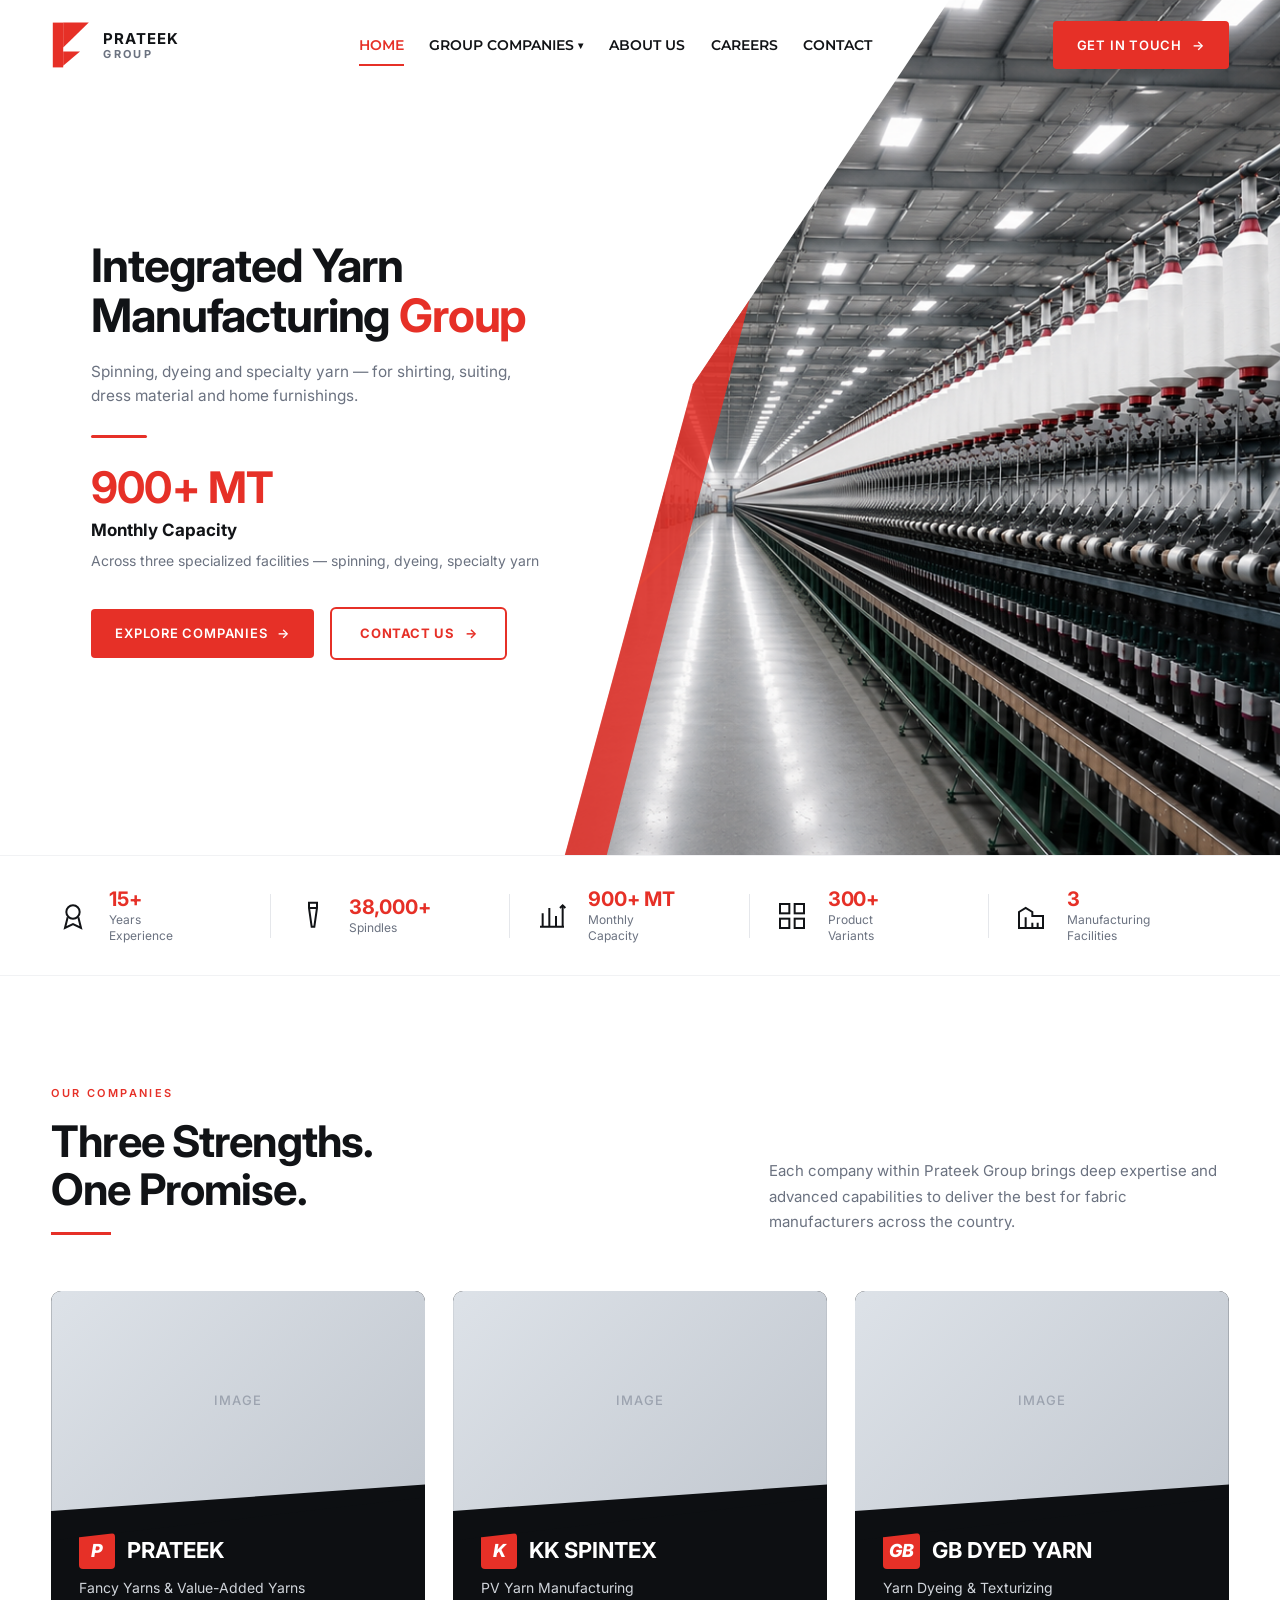
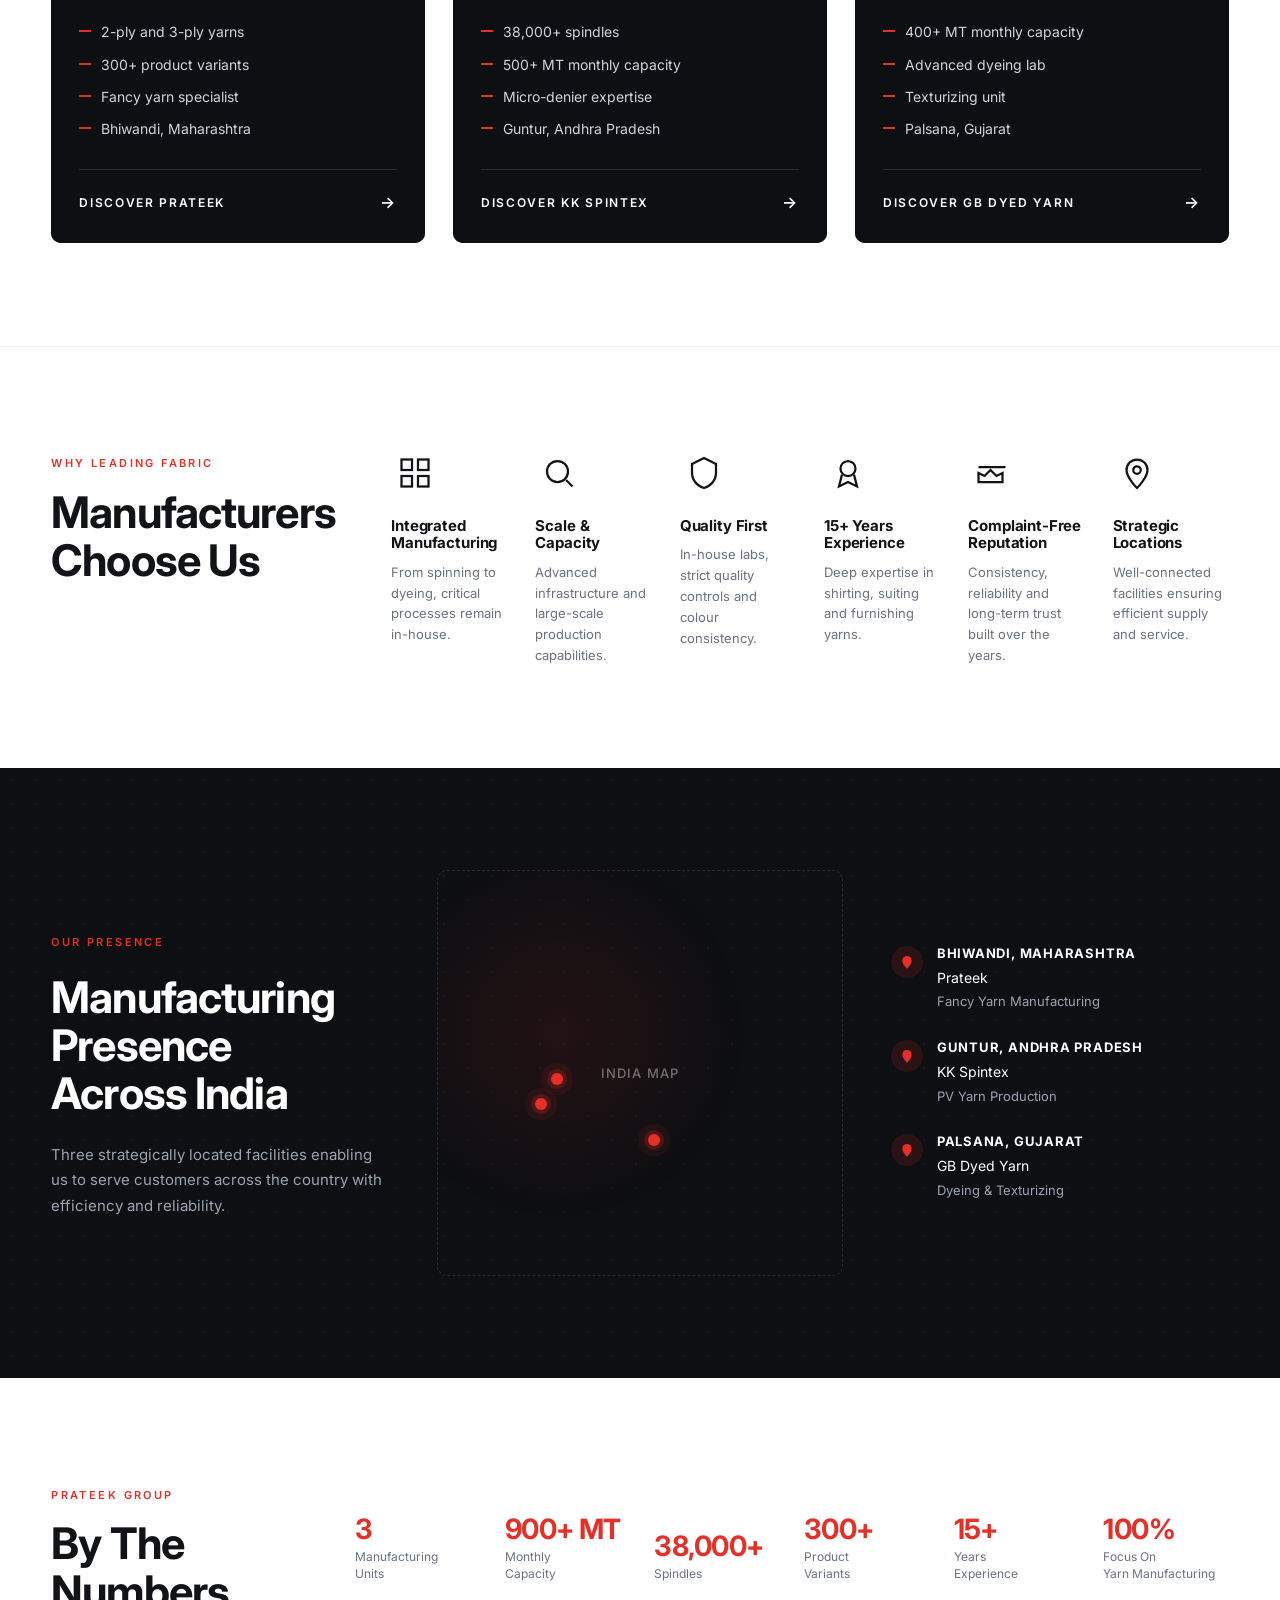
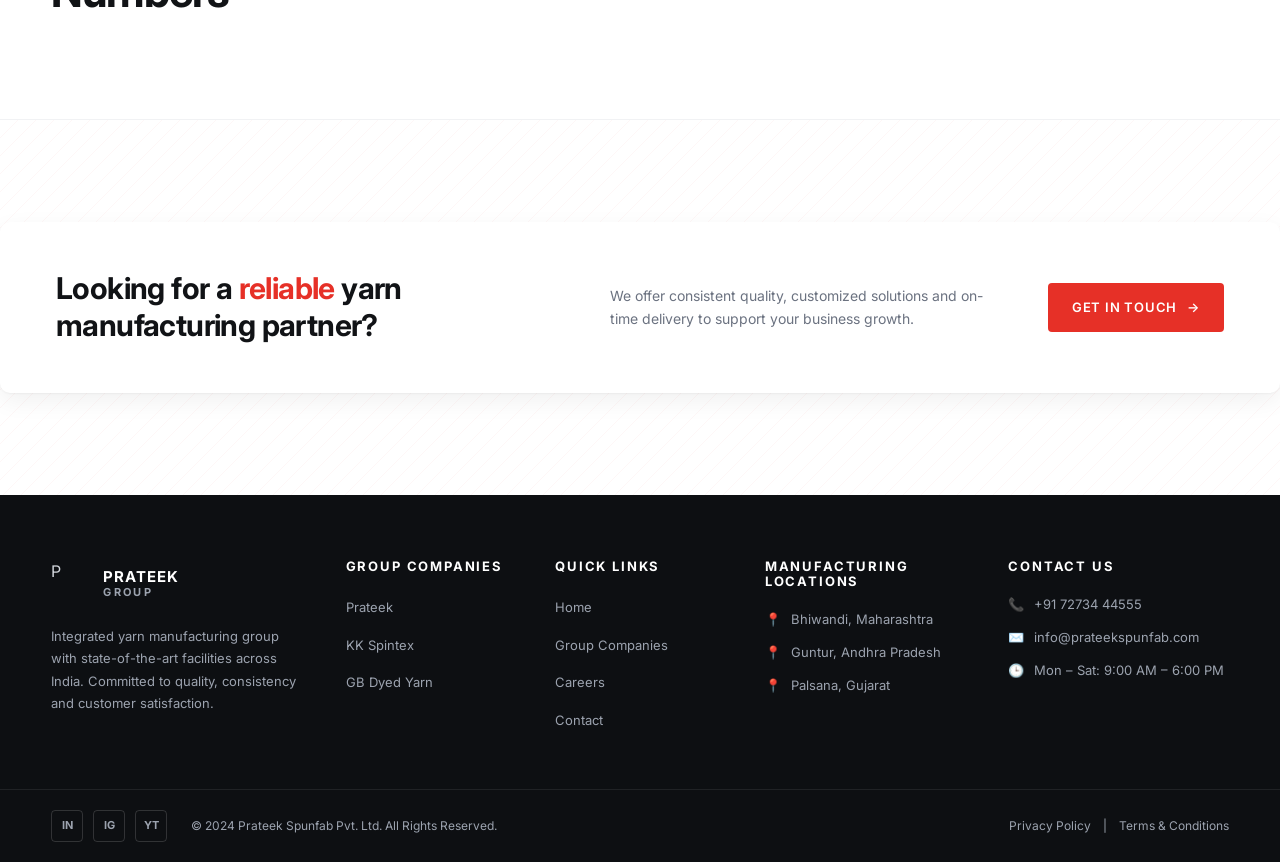
==== index.html @ 31023ec9 "edited stiuff" ====
<!DOCTYPE html>
<html lang="en">
<head>
  <meta charset="UTF-8" />
  <meta name="viewport" content="width=device-width, initial-scale=1.0" />
  <meta name="description" content="Prateek Group — Integrated yarn manufacturing built on scale, backed by trust. Spinning, fancy yarns, and dyeing across India." />
  <title>Prateek Group — Integrated Yarn Manufacturing</title>
  <link rel="preconnect" href="https://fonts.googleapis.com" />
  <link rel="preconnect" href="https://fonts.gstatic.com" crossorigin />
  <link href="https://fonts.googleapis.com/css2?family=Inter:wght@400;500;600;700;800&family=Montserrat:wght@600&display=swap" rel="stylesheet" />
  <link rel="stylesheet" href="styles.css" />
</head>
<body>

  <!-- ===================== HEADER ===================== -->
  <header class="header" id="site-header">
    <div class="container header-inner">
      <a href="index.html" class="logo" aria-label="Prateek Group home">
        <svg class="logo-mark" aria-hidden="true" width="42" height="48" viewBox="0 0 52 60" xmlns="http://www.w3.org/2000/svg">
          <!-- Vertical stem -->
          <rect x="2" y="2" width="13" height="56" fill="#E63027"/>
          <!-- Upper triangular bowl (slants from top-right down to mid-left) -->
          <path d="M 15,2 L 47,2 L 15,33 Z" fill="#E63027"/>
          <!-- Lower triangular bowl (smaller, below the upper one) -->
          <path d="M 15,38 L 36,38 L 15,56 Z" fill="#E63027"/>
        </svg>
        <span class="logo-text">
          <span class="logo-text-main">PRATEEK</span>
          <span class="logo-text-sub">GROUP</span>
        </span>
      </a>

      <nav class="nav" aria-label="Primary">
        <button class="nav-toggle" id="nav-toggle" aria-expanded="false" aria-controls="primary-menu" aria-label="Toggle menu">
          <span></span><span></span><span></span>
        </button>
        <ul class="nav-list" id="primary-menu">
          <li><a href="index.html" class="active">HOME</a></li>
          <li class="has-dropdown">
            <a href="#" aria-haspopup="true">GROUP COMPANIES <span class="caret" aria-hidden="true">▾</span></a>
            <ul class="dropdown">
              <li><a href="prateek.html">Prateek</a></li>
              <li><a href="kk-spintex.html">KK Spintex</a></li>
              <li><a href="gb-dyed-yarn.html">GB Dyed Yarn</a></li>
            </ul>
          </li>
          <li><a href="#about">ABOUT US</a></li>
          <li><a href="#careers">CAREERS</a></li>
          <li><a href="contact.html">CONTACT</a></li>
        </ul>
      </nav>

      <a href="contact.html" class="btn btn-primary header-cta">
        GET IN TOUCH
        <span class="btn-arrow" aria-hidden="true">→</span>
      </a>
    </div>
  </header>

  <main>

    <!-- ===================== HERO ===================== -->
    <section class="hero">
      <div class="hero-visual" aria-hidden="true">
        <!-- The photo is a separate CSS background-image layer (NOT inside
             the SVG) so it can use background-size:cover for a normal,
             non-stretched crop. It's clipped to the same chevron shape via
             CSS clip-path with matching percentage coordinates. The SVG only
             draws the gradient fallback, fine lines, and the red wedge. -->
        <div class="hero-photo"></div>

        <!-- SVG with the chevron cut going from BOTTOM-LEFT up to TOP-RIGHT,
             with the 165° kink at the bulge. Cut shifted right by ~40px, and a
             semi-transparent red shape sits over the photo, parallel to the
             cut, offset further to the right of it.
             x=0 in SVG = 18% of hero, x=1000 = 100% of hero.
             At ~1440px viewport, .hero-visual ≈ 1181px wide, so 1 viewBox unit
             ≈ 1.181px → 20px ≈ 17 units, 30px ≈ 25 units.

             LAYER ORDER (back to front):
               1. hero-photo (CSS background, clipped to the cut) - lowest
               2. red parallel shape (offset further right)       - above photo
               3. white background + text content (.hero-content, separate
                  element with higher z-index) - highest, on top of both -->
        <svg class="hero-svg" viewBox="0 0 1000 750" preserveAspectRatio="none">
          <!-- The SVG now only draws the red wedge overlay. The photo and its
               gradient fallback live in .hero-photo (CSS), underneath. -->

          <!-- Semi-transparent red wedge matching the reference sketch,
               shifted right by 100px (≈85 viewBox units) from its previous
               position:
                 (495,263) top-right corner, sits on the upper arm
                 (441,337) bulge
                 (319,750) bottom-left (on lower arm)
                 (359,750) bottom-right -->
          <path d="M 495,263 L 441,337 L 319,750 L 359,750 Z"
                fill="#E63027" opacity="0.85"/>
        </svg>
      </div>
      </div>

      <div class="container hero-grid">
        <div class="hero-content">
          <h1 class="hero-title">
            Integrated Yarn<br/>
            Manufacturing <span class="accent">Group</span>
          </h1>
          <p class="hero-subhead">
            Spinning, dyeing and specialty yarn &mdash; for shirting, suiting, dress material and home furnishings.
          </p>

          <div class="hero-divider" aria-hidden="true"></div>

          <div class="hero-stat">
            <div class="hero-stat-number">900+ MT</div>
            <div class="hero-stat-label">Monthly Capacity</div>
            <div class="hero-stat-detail">Across three specialized facilities &mdash; spinning, dyeing, specialty yarn</div>
          </div>

          <div class="hero-cta">
            <a href="#companies" class="btn btn-primary">
              EXPLORE COMPANIES <span class="btn-arrow" aria-hidden="true">→</span>
            </a>
            <a href="contact.html" class="btn btn-outline">
              CONTACT US <span class="btn-arrow" aria-hidden="true">→</span>
            </a>
          </div>
        </div>
      </div>
    </section>

    <!-- ===================== STATS BAR ===================== -->
    <section class="stats-bar" aria-label="Company statistics">
      <div class="container stats-grid">
        <div class="stat">
          <div class="stat-icon" aria-hidden="true">
            <svg viewBox="0 0 24 24" fill="none" stroke="currentColor" stroke-width="1.5">
              <circle cx="12" cy="9" r="5" />
              <path d="M8 13l-2 8 6-3 6 3-2-8" />
            </svg>
          </div>
          <div class="stat-text">
            <span class="stat-number">15+</span>
            <span class="stat-label">Years<br />Experience</span>
          </div>
        </div>

        <div class="stat">
          <div class="stat-icon" aria-hidden="true">
            <svg viewBox="0 0 24 24" fill="none" stroke="currentColor" stroke-width="1.5">
              <path d="M9 2h6v4l-2 14h-2L9 6z" />
              <path d="M9 6h6" />
            </svg>
          </div>
          <div class="stat-text">
            <span class="stat-number">38,000+</span>
            <span class="stat-label">Spindles</span>
          </div>
        </div>

        <div class="stat">
          <div class="stat-icon" aria-hidden="true">
            <svg viewBox="0 0 24 24" fill="none" stroke="currentColor" stroke-width="1.5">
              <path d="M3 20h18M5 20V10M10 20V6M15 20v-8M20 20V4" />
              <path d="M18 6l2-2 2 2" />
            </svg>
          </div>
          <div class="stat-text">
            <span class="stat-number">900+ MT</span>
            <span class="stat-label">Monthly<br />Capacity</span>
          </div>
        </div>

        <div class="stat">
          <div class="stat-icon" aria-hidden="true">
            <svg viewBox="0 0 24 24" fill="none" stroke="currentColor" stroke-width="1.5">
              <rect x="3" y="3" width="7" height="7" />
              <rect x="14" y="3" width="7" height="7" />
              <rect x="3" y="14" width="7" height="7" />
              <rect x="14" y="14" width="7" height="7" />
            </svg>
          </div>
          <div class="stat-text">
            <span class="stat-number">300+</span>
            <span class="stat-label">Product<br />Variants</span>
          </div>
        </div>

        <div class="stat">
          <div class="stat-icon" aria-hidden="true">
            <svg viewBox="0 0 24 24" fill="none" stroke="currentColor" stroke-width="1.5">
              <path d="M3 21V9l5-3 5 3v3h8v9z" />
              <path d="M8 13v8M13 17v4M17 17v4M21 17v4" />
            </svg>
          </div>
          <div class="stat-text">
            <span class="stat-number">3</span>
            <span class="stat-label">Manufacturing<br />Facilities</span>
          </div>
        </div>
      </div>
    </section>

    <!-- ===================== OUR COMPANIES ===================== -->
    <section class="companies" id="companies">
      <div class="container">
        <div class="section-head">
          <div class="section-head-left">
            <span class="eyebrow">Our Companies</span>
            <h2 class="section-title">
              Three Strengths.<br />
              One Promise.
            </h2>
            <span class="title-rule" aria-hidden="true"></span>
          </div>
          <p class="section-head-right">
            Each company within Prateek Group brings deep expertise
            and advanced capabilities to deliver the best for fabric
            manufacturers across the country.
          </p>
        </div>

        <div class="company-grid">

          <!-- Card 1: Prateek -->
          <article class="company-card">
            <div class="company-card-image">
              <span class="placeholder-label">Image</span>
            </div>
            <div class="company-card-body">
              <div class="company-card-header">
                <span class="company-mark" aria-hidden="true">P</span>
                <h3 class="company-name">PRATEEK</h3>
              </div>
              <p class="company-sub">Fancy Yarns &amp; Value-Added Yarns</p>
              <ul class="company-list">
                <li>2-ply and 3-ply yarns</li>
                <li>300+ product variants</li>
                <li>Fancy yarn specialist</li>
                <li>Bhiwandi, Maharashtra</li>
              </ul>
              <a href="prateek.html" class="company-link">
                DISCOVER PRATEEK <span class="btn-arrow" aria-hidden="true">→</span>
              </a>
            </div>
          </article>

          <!-- Card 2: KK Spintex -->
          <article class="company-card">
            <div class="company-card-image">
              <span class="placeholder-label">Image</span>
            </div>
            <div class="company-card-body">
              <div class="company-card-header">
                <span class="company-mark" aria-hidden="true">K</span>
                <h3 class="company-name">KK SPINTEX</h3>
              </div>
              <p class="company-sub">PV Yarn Manufacturing</p>
              <ul class="company-list">
                <li>38,000+ spindles</li>
                <li>500+ MT monthly capacity</li>
                <li>Micro-denier expertise</li>
                <li>Guntur, Andhra Pradesh</li>
              </ul>
              <a href="kk-spintex.html" class="company-link">
                DISCOVER KK SPINTEX <span class="btn-arrow" aria-hidden="true">→</span>
              </a>
            </div>
          </article>

          <!-- Card 3: GB Dyed Yarn -->
          <article class="company-card">
            <div class="company-card-image">
              <span class="placeholder-label">Image</span>
            </div>
            <div class="company-card-body">
              <div class="company-card-header">
                <span class="company-mark" aria-hidden="true">GB</span>
                <h3 class="company-name">GB DYED YARN</h3>
              </div>
              <p class="company-sub">Yarn Dyeing &amp; Texturizing</p>
              <ul class="company-list">
                <li>400+ MT monthly capacity</li>
                <li>Advanced dyeing lab</li>
                <li>Texturizing unit</li>
                <li>Palsana, Gujarat</li>
              </ul>
              <a href="gb-dyed-yarn.html" class="company-link">
                DISCOVER GB DYED YARN <span class="btn-arrow" aria-hidden="true">→</span>
              </a>
            </div>
          </article>

        </div>
      </div>
    </section>

    <!-- ===================== WHY CHOOSE US ===================== -->
    <section class="why">
      <div class="container">
        <div class="why-head">
          <span class="eyebrow">Why Leading Fabric</span>
          <h2 class="section-title">Manufacturers<br />Choose Us</h2>
        </div>

        <div class="why-grid">
          <div class="why-item">
            <div class="why-icon" aria-hidden="true">
              <svg viewBox="0 0 24 24" fill="none" stroke="currentColor" stroke-width="1.5">
                <rect x="3" y="3" width="7" height="7" /><rect x="14" y="3" width="7" height="7" />
                <rect x="3" y="14" width="7" height="7" /><rect x="14" y="14" width="7" height="7" />
              </svg>
            </div>
            <h3 class="why-title">Integrated Manufacturing</h3>
            <p class="why-desc">From spinning to dyeing, critical processes remain in-house.</p>
          </div>

          <div class="why-item">
            <div class="why-icon" aria-hidden="true">
              <svg viewBox="0 0 24 24" fill="none" stroke="currentColor" stroke-width="1.5">
                <circle cx="11" cy="11" r="7" /><path d="M21 21l-4.3-4.3" />
              </svg>
            </div>
            <h3 class="why-title">Scale &amp; Capacity</h3>
            <p class="why-desc">Advanced infrastructure and large-scale production capabilities.</p>
          </div>

          <div class="why-item">
            <div class="why-icon" aria-hidden="true">
              <svg viewBox="0 0 24 24" fill="none" stroke="currentColor" stroke-width="1.5">
                <path d="M12 2l8 4v6c0 5-4 9-8 10-4-1-8-5-8-10V6z" />
              </svg>
            </div>
            <h3 class="why-title">Quality First</h3>
            <p class="why-desc">In-house labs, strict quality controls and colour consistency.</p>
          </div>

          <div class="why-item">
            <div class="why-icon" aria-hidden="true">
              <svg viewBox="0 0 24 24" fill="none" stroke="currentColor" stroke-width="1.5">
                <circle cx="12" cy="9" r="5" /><path d="M8 13l-2 8 6-3 6 3-2-8" />
              </svg>
            </div>
            <h3 class="why-title">15+ Years Experience</h3>
            <p class="why-desc">Deep expertise in shirting, suiting and furnishing yarns.</p>
          </div>

          <div class="why-item">
            <div class="why-icon" aria-hidden="true">
              <svg viewBox="0 0 24 24" fill="none" stroke="currentColor" stroke-width="1.5">
                <path d="M3 12l4 2 4-4 4 4 4-2v6H3zM3 8h18" />
              </svg>
            </div>
            <h3 class="why-title">Complaint-Free Reputation</h3>
            <p class="why-desc">Consistency, reliability and long-term trust built over the years.</p>
          </div>

          <div class="why-item">
            <div class="why-icon" aria-hidden="true">
              <svg viewBox="0 0 24 24" fill="none" stroke="currentColor" stroke-width="1.5">
                <path d="M12 22s7-7 7-12a7 7 0 10-14 0c0 5 7 12 7 12z" /><circle cx="12" cy="10" r="2.5" />
              </svg>
            </div>
            <h3 class="why-title">Strategic Locations</h3>
            <p class="why-desc">Well-connected facilities ensuring efficient supply and service.</p>
          </div>
        </div>
      </div>
    </section>

    <!-- ===================== PRESENCE ===================== -->
    <section class="presence">
      <div class="container presence-grid">
        <div class="presence-intro">
          <span class="eyebrow eyebrow-on-dark">Our Presence</span>
          <h2 class="section-title section-title-on-dark">
            Manufacturing<br />
            Presence<br />
            Across India
          </h2>
          <p class="presence-desc">
            Three strategically located facilities enabling us to serve customers
            across the country with efficiency and reliability.
          </p>
        </div>

        <div class="presence-map" aria-hidden="true">
          <div class="map-placeholder">
            <span class="placeholder-label placeholder-label-dark">India Map</span>
            <span class="map-pin map-pin-1"></span>
            <span class="map-pin map-pin-2"></span>
            <span class="map-pin map-pin-3"></span>
          </div>
        </div>

        <div class="presence-locations">
          <div class="location">
            <span class="location-pin" aria-hidden="true">
              <svg viewBox="0 0 24 24" fill="currentColor"><path d="M12 22s7-7 7-12a7 7 0 10-14 0c0 5 7 12 7 12z" /></svg>
            </span>
            <div>
              <h4 class="location-city">BHIWANDI, MAHARASHTRA</h4>
              <p class="location-company">Prateek</p>
              <p class="location-type">Fancy Yarn Manufacturing</p>
            </div>
          </div>

          <div class="location">
            <span class="location-pin" aria-hidden="true">
              <svg viewBox="0 0 24 24" fill="currentColor"><path d="M12 22s7-7 7-12a7 7 0 10-14 0c0 5 7 12 7 12z" /></svg>
            </span>
            <div>
              <h4 class="location-city">GUNTUR, ANDHRA PRADESH</h4>
              <p class="location-company">KK Spintex</p>
              <p class="location-type">PV Yarn Production</p>
            </div>
          </div>

          <div class="location">
            <span class="location-pin" aria-hidden="true">
              <svg viewBox="0 0 24 24" fill="currentColor"><path d="M12 22s7-7 7-12a7 7 0 10-14 0c0 5 7 12 7 12z" /></svg>
            </span>
            <div>
              <h4 class="location-city">PALSANA, GUJARAT</h4>
              <p class="location-company">GB Dyed Yarn</p>
              <p class="location-type">Dyeing &amp; Texturizing</p>
            </div>
          </div>
        </div>
      </div>
    </section>

    <!-- ===================== BY THE NUMBERS ===================== -->
    <section class="numbers">
      <div class="container">
        <div class="numbers-head">
          <span class="eyebrow">Prateek Group</span>
          <h2 class="section-title">By The Numbers</h2>
        </div>
        <div class="numbers-grid">
          <div class="number-item">
            <span class="number-value">3</span>
            <span class="number-label">Manufacturing<br />Units</span>
          </div>
          <div class="number-item">
            <span class="number-value">900+ MT</span>
            <span class="number-label">Monthly<br />Capacity</span>
          </div>
          <div class="number-item">
            <span class="number-value">38,000+</span>
            <span class="number-label">Spindles</span>
          </div>
          <div class="number-item">
            <span class="number-value">300+</span>
            <span class="number-label">Product<br />Variants</span>
          </div>
          <div class="number-item">
            <span class="number-value">15+</span>
            <span class="number-label">Years<br />Experience</span>
          </div>
          <div class="number-item">
            <span class="number-value">100%</span>
            <span class="number-label">Focus On<br />Yarn Manufacturing</span>
          </div>
        </div>
      </div>
    </section>

    <!-- ===================== CTA ===================== -->
    <section class="cta">
      <div class="container cta-inner">
        <h2 class="cta-title">
          Looking for a <span class="accent">reliable</span> yarn<br />
          manufacturing partner?
        </h2>
        <p class="cta-desc">
          We offer consistent quality, customized solutions and on-time delivery
          to support your business growth.
        </p>
        <a href="contact.html" class="btn btn-primary cta-button">
          GET IN TOUCH <span class="btn-arrow" aria-hidden="true">→</span>
        </a>
      </div>
    </section>

  </main>

  <!-- ===================== FOOTER ===================== -->
  <footer class="footer">
    <div class="container footer-grid">
      <div class="footer-brand">
        <a href="index.html" class="logo logo-on-dark" aria-label="Prateek Group home">
          <span class="logo-mark" aria-hidden="true">P</span>
          <span class="logo-text">
            <span class="logo-text-main">PRATEEK</span>
            <span class="logo-text-sub">GROUP</span>
          </span>
        </a>
        <p class="footer-about">
          Integrated yarn manufacturing group with state-of-the-art facilities
          across India. Committed to quality, consistency and customer satisfaction.
        </p>
      </div>

      <div class="footer-col">
        <h5 class="footer-heading">Group Companies</h5>
        <ul>
          <li><a href="prateek.html">Prateek</a></li>
          <li><a href="kk-spintex.html">KK Spintex</a></li>
          <li><a href="gb-dyed-yarn.html">GB Dyed Yarn</a></li>
        </ul>
      </div>

      <div class="footer-col">
        <h5 class="footer-heading">Quick Links</h5>
        <ul>
          <li><a href="index.html">Home</a></li>
          <li><a href="#companies">Group Companies</a></li>
          <li><a href="#">Careers</a></li>
          <li><a href="contact.html">Contact</a></li>
        </ul>
      </div>

      <div class="footer-col">
        <h5 class="footer-heading">Manufacturing Locations</h5>
        <ul class="footer-locations">
          <li><span class="footer-pin" aria-hidden="true">📍</span>Bhiwandi, Maharashtra</li>
          <li><span class="footer-pin" aria-hidden="true">📍</span>Guntur, Andhra Pradesh</li>
          <li><span class="footer-pin" aria-hidden="true">📍</span>Palsana, Gujarat</li>
        </ul>
      </div>

      <div class="footer-col">
        <h5 class="footer-heading">Contact Us</h5>
        <ul class="footer-contact">
          <li><span aria-hidden="true">📞</span>+91 72734 44555</li>
          <li><span aria-hidden="true">✉️</span>info@prateekspunfab.com</li>
          <li><span aria-hidden="true">🕒</span>Mon – Sat: 9:00 AM – 6:00 PM</li>
        </ul>
      </div>
    </div>

    <div class="footer-bottom">
      <div class="container footer-bottom-inner">
        <div class="footer-social" aria-label="Social media">
          <a href="#" aria-label="LinkedIn">in</a>
          <a href="#" aria-label="Instagram">ig</a>
          <a href="#" aria-label="YouTube">yt</a>
        </div>
        <p class="footer-copy">© 2024 Prateek Spunfab Pvt. Ltd. All Rights Reserved.</p>
        <div class="footer-legal">
          <a href="#">Privacy Policy</a>
          <span aria-hidden="true">|</span>
          <a href="#">Terms &amp; Conditions</a>
        </div>
      </div>
    </div>
  </footer>

  <script src="script.js"></script>
</body>
</html>
---- styles.css ----
/* ============================================================
   PRATEEK GROUP — STYLES
   ============================================================ */

/* -------------------- Design Tokens -------------------- */
:root {
  /* Colors */
  --color-red: #E63027;
  --color-red-dark: #C8261F;
  --color-red-soft: #FCE9E7;
  --color-ink: #111316;
  --color-ink-2: #1A1D21;
  --color-ink-3: #0D0F12;
  --color-text: #1A1D21;
  --color-muted: #6B7280;
  --color-muted-2: #9CA3AF;
  --color-border: #E5E7EB;
  --color-border-soft: #F1F2F4;
  --color-bg: #FFFFFF;
  --color-bg-soft: #FAFAFA;
  --color-dark-text: #D1D5DB;
  --color-dark-text-soft: #9CA3AF;

  /* Type */
  --font-sans: "Inter", -apple-system, BlinkMacSystemFont, "Segoe UI", Roboto, sans-serif;

  /* Spacing rhythm */
  --section-y: clamp(64px, 8vw, 110px);
  --container-px: clamp(20px, 4vw, 56px);

  /* Container */
  --container-max: 1280px;

  /* Radius */
  --r-sm: 4px;
  --r-md: 6px;
  --r-lg: 10px;

  /* Shadow */
  --shadow-card: 0 1px 2px rgba(17, 19, 22, 0.04), 0 8px 24px rgba(17, 19, 22, 0.06);
}

/* -------------------- Reset -------------------- */
*,
*::before,
*::after {
  box-sizing: border-box;
}

html {
  scroll-behavior: smooth;
  -webkit-text-size-adjust: 100%;
}

body {
  margin: 0;
  font-family: var(--font-sans);
  font-size: 16px;
  line-height: 1.6;
  color: var(--color-text);
  background: var(--color-bg);
  -webkit-font-smoothing: antialiased;
  -moz-osx-font-smoothing: grayscale;
}

img,
svg {
  display: block;
  max-width: 100%;
}

a {
  color: inherit;
  text-decoration: none;
}

ul {
  margin: 0;
  padding: 0;
  list-style: none;
}

h1, h2, h3, h4, h5 {
  margin: 0;
  font-weight: 700;
  line-height: 1.15;
  letter-spacing: -0.02em;
  color: var(--color-ink);
}

p {
  margin: 0;
}

button {
  font: inherit;
  cursor: pointer;
}

:focus-visible {
  outline: 2px solid var(--color-red);
  outline-offset: 3px;
  border-radius: 2px;
}

/* -------------------- Container -------------------- */
.container {
  width: 100%;
  max-width: var(--container-max);
  margin-inline: auto;
  padding-inline: var(--container-px);
}

/* -------------------- Buttons -------------------- */
.btn {
  display: inline-flex;
  align-items: center;
  gap: 10px;
  padding: 14px 24px;
  font-size: 13px;
  font-weight: 600;
  letter-spacing: 0.06em;
  text-transform: uppercase;
  border-radius: var(--r-sm);
  transition: background-color .2s ease, color .2s ease, transform .2s ease;
  border: none;
  cursor: pointer;
  white-space: nowrap;
}

.btn-primary {
  background: var(--color-red);
  color: #fff;
}
.btn-primary:hover {
  background: var(--color-red-dark);
}

.btn-text {
  padding: 14px 0;
  color: var(--color-ink);
  border-bottom: 1px solid var(--color-red);
  border-radius: 0;
  letter-spacing: 0.06em;
}
.btn-text:hover {
  color: var(--color-red);
}

.btn-arrow {
  display: inline-block;
  transition: transform .2s ease;
}
.btn:hover .btn-arrow {
  transform: translateX(3px);
}

/* -------------------- Logo -------------------- */
.logo {
  display: inline-flex;
  align-items: center;
  gap: 10px;
}
.logo-mark {
  width: 42px;
  height: 48px;
  flex-shrink: 0;
  display: block;
}
.logo-text {
  display: inline-flex;
  flex-direction: column;
  line-height: 1;
  font-weight: 700;
}
.logo-text-main {
  font-size: 15px;
  letter-spacing: 0.06em;
  color: var(--color-ink);
}
.logo-text-sub {
  font-size: 11px;
  letter-spacing: 0.22em;
  color: var(--color-muted);
  margin-top: 3px;
}

/* -------------------- Header -------------------- */
.header {
  position: absolute;
  top: 0;
  left: 0;
  right: 0;
  z-index: 50;
  background: transparent;
}
/* Header and hero use a left-aligned, full-width container so content sits
   close to the left edge instead of being centered in a 1280px max-width. */
.header .container,
.hero .container {
  max-width: 100%;
  margin: 0;
  padding-inline: clamp(24px, 4vw, 64px);
}
.hero .container {
  padding-right: 0; /* hero content only on the left */
}
.header-inner {
  display: flex;
  align-items: center;
  justify-content: space-between;
  gap: 24px;
  height: 90px;
}

/* Nav */
.nav-list {
  display: flex;
  align-items: center;
  gap: clamp(16px, 2vw, 32px);
}
.nav-list > li > a {
  font-family: 'Montserrat', sans-serif;
  font-weight: 600;
  font-size: 14px;
  text-transform: uppercase;
  letter-spacing: 0;
  color: var(--color-ink);
  padding: 8px 0;
  position: relative;
  transition: color .2s ease;
  display: inline-flex;
  align-items: center;
  gap: 4px;
}
.nav-list > li > a:hover {
  color: var(--color-red);
}
.nav-list > li > a.active {
  color: var(--color-red);
}
.nav-list > li > a.active::after {
  content: "";
  position: absolute;
  left: 0; right: 0; bottom: -2px;
  height: 2px;
  background: var(--color-red);
}
.caret { font-size: 10px; transform: translateY(1px); }

/* Dropdown */
.has-dropdown { position: relative; }
.dropdown {
  position: absolute;
  top: calc(100% + 6px);
  left: 0;
  min-width: 180px;
  background: #fff;
  border: 1px solid var(--color-border);
  border-radius: var(--r-md);
  box-shadow: var(--shadow-card);
  padding: 8px 0;
  opacity: 0;
  pointer-events: none;
  transform: translateY(-4px);
  transition: opacity .15s ease, transform .15s ease;
}
.dropdown li a {
  display: block;
  padding: 10px 16px;
  font-size: 13px;
  letter-spacing: 0.04em;
  color: var(--color-ink);
}
.dropdown li a:hover {
  background: var(--color-bg-soft);
  color: var(--color-red);
}
.has-dropdown:hover .dropdown,
.has-dropdown:focus-within .dropdown {
  opacity: 1;
  pointer-events: auto;
  transform: translateY(0);
}

/* Mobile nav toggle */
.nav-toggle {
  display: none;
  width: 36px;
  height: 36px;
  background: transparent;
  border: none;
  flex-direction: column;
  justify-content: center;
  gap: 5px;
  padding: 0;
}
.nav-toggle span {
  display: block;
  width: 22px;
  height: 2px;
  background: var(--color-ink);
  margin-inline: auto;
  transition: transform .2s ease, opacity .2s ease;
}

/* -------------------- HERO -------------------- */
.hero {
  position: relative;
  background: #fff;
  overflow: hidden;
  min-height: clamp(720px, 95vh, 900px);
}

/* The visual is positioned absolutely so it can extend to the right edge AND
   to the top of the page (the header overlays it). */
.hero-visual {
  position: absolute;
  top: 0;
  right: 0;
  bottom: 0;
  width: 82%;
  pointer-events: none;
  z-index: 1;
}

.hero-svg {
  position: absolute;
  inset: 0;
  width: 100%;
  height: 100%;
  display: block;
  z-index: 2;
}

/* The actual photo, as a normal CSS background-image so it crops with
   background-size: cover (a "normal" zoom/crop, not the distorted one you'd
   get by stretching an SVG <image> with preserveAspectRatio="none").
   Clipped to the same chevron shape as the SVG cut, in percentage coords
   matching the viewBox 1000×750 path (bot 23.4%/100%, bulge 35.6%/44.93%,
   top 60%/0%). */
.hero-photo {
  position: absolute;
  inset: 0;
  z-index: 1;
  background-color: #C8CCD2;
  background-image:
    url('images/hero.jpg'),
    linear-gradient(to bottom, #F0F2F5 0%, #DEE1E6 30%, #C8CCD2 70%, #A8ACB3 100%);
  background-size: cover;
  background-position: center;
  /* Shifted right by 100px (≈8.5% of .hero-visual's width):
       bot 31.9%/100%, bulge 44.1%/44.93%, top 68.5%/0% */
  clip-path: polygon(68.5% 0%, 100% 0%, 100% 100%, 31.9% 100%, 44.1% 44.93%);
}

.hero-grid {
  position: relative;
  z-index: 2;
  min-height: clamp(720px, 95vh, 900px);
  display: flex;
  align-items: center;
}

.hero-content {
  max-width: 580px;
  /* Top padding accounts for the absolute header that overlays the hero */
  padding-block: clamp(120px, 14vh, 160px) clamp(48px, 7vw, 80px);
  padding-right: 0;
  padding-left: 40px;
}

.hero-title {
  font-size: clamp(34px, 3.6vw, 50px);
  line-height: 1.08;
  font-weight: 700;
  letter-spacing: -0.025em;
  color: var(--color-ink);
}
.hero-title .accent { color: var(--color-red); }

.hero-subhead {
  margin-top: 20px;
  color: var(--color-muted);
  font-size: clamp(15px, 1.2vw, 17px);
  line-height: 1.5;
  font-weight: 400;
  max-width: 460px;
}

.hero-divider {
  width: 56px;
  height: 3px;
  background: var(--color-red);
  margin-top: 28px;
  margin-bottom: 28px;
  border-radius: 2px;
}

.hero-stat {
  margin-bottom: 36px;
}
.hero-stat-number {
  font-size: clamp(34px, 3.4vw, 44px);
  font-weight: 700;
  color: var(--color-red);
  line-height: 1;
  letter-spacing: -0.02em;
}
.hero-stat-label {
  margin-top: 8px;
  font-size: 17px;
  font-weight: 700;
  color: var(--color-ink);
}
.hero-stat-detail {
  margin-top: 6px;
  font-size: 14px;
  color: var(--color-muted);
  line-height: 1.5;
}

.hero-cta {
  display: flex;
  flex-wrap: wrap;
  align-items: center;
  gap: 16px;
}

/* Outlined button variant for "CONTACT US" */
.btn-outline {
  border: 2px solid var(--color-red);
  color: var(--color-red);
  background: transparent;
  padding: 14px 28px;
  border-radius: var(--r-md);
  font-weight: 700;
  font-size: 13px;
  letter-spacing: 0.05em;
  display: inline-flex;
  align-items: center;
  gap: 10px;
  transition: background .2s ease, color .2s ease;
}
.btn-outline:hover {
  background: var(--color-red);
  color: #fff;
}

.placeholder-label {
  font-size: 13px;
  font-weight: 500;
  color: #9CA3AF;
  letter-spacing: 0.08em;
  text-transform: uppercase;
}
.placeholder-label-dark { color: rgba(255,255,255,0.4); }

/* -------------------- STATS BAR -------------------- */
.stats-bar {
  border-top: 1px solid var(--color-border-soft);
  border-bottom: 1px solid var(--color-border-soft);
  padding: 32px 0;
  background: #fff;
}
.stats-grid {
  display: grid;
  grid-template-columns: repeat(5, 1fr);
  gap: 20px;
}
.stat {
  display: flex;
  align-items: center;
  gap: 14px;
  position: relative;
  padding-right: 20px;
}
.stat:not(:last-child)::after {
  content: "";
  position: absolute;
  right: 0;
  top: 10%;
  bottom: 10%;
  width: 1px;
  background: var(--color-border);
}
.stat-icon {
  width: 44px;
  height: 44px;
  flex-shrink: 0;
  display: grid;
  place-items: center;
  color: var(--color-ink);
}
.stat-icon svg { width: 32px; height: 32px; }
.stat-text { display: flex; flex-direction: column; gap: 2px; }
.stat-number {
  font-size: 20px;
  font-weight: 700;
  color: var(--color-red);
  letter-spacing: -0.01em;
  line-height: 1.1;
}
.stat-label {
  font-size: 12px;
  color: var(--color-muted);
  line-height: 1.3;
}

/* -------------------- SECTION HEADS / EYEBROW -------------------- */
.eyebrow {
  display: inline-block;
  font-size: 11px;
  font-weight: 600;
  letter-spacing: 0.22em;
  text-transform: uppercase;
  color: var(--color-red);
  margin-bottom: 16px;
}
.eyebrow-on-dark { color: var(--color-red); }
.section-title {
  font-size: clamp(28px, 3.4vw, 44px);
  font-weight: 700;
  line-height: 1.1;
  letter-spacing: -0.02em;
}
.section-title-on-dark { color: #fff; }
.title-rule {
  display: block;
  margin-top: 18px;
  width: 60px;
  height: 3px;
  background: var(--color-red);
}

/* -------------------- COMPANIES -------------------- */
.companies {
  padding: var(--section-y) 0;
  background: #fff;
}
.section-head {
  display: grid;
  grid-template-columns: 1fr 1fr;
  gap: clamp(24px, 5vw, 80px);
  align-items: end;
  margin-bottom: 56px;
}
.section-head-right {
  color: var(--color-muted);
  font-size: 15px;
  line-height: 1.7;
  max-width: 460px;
  justify-self: end;
}

.company-grid {
  display: grid;
  grid-template-columns: repeat(3, 1fr);
  gap: 28px;
}

.company-card {
  position: relative;
  border-radius: var(--r-lg);
  overflow: hidden;
  background: var(--color-ink-3);
  min-height: 540px;
  display: flex;
  flex-direction: column;
}

.company-card-image {
  position: relative;
  height: 220px;
  background: linear-gradient(135deg, #DDE2E8 0%, #C1C7CF 100%);
  display: grid;
  place-items: center;
  /* Slight diagonal bottom edge */
  clip-path: polygon(0 0, 100% 0, 100% 88%, 0 100%);
}

.company-card-body {
  position: relative;
  flex: 1;
  padding: 32px 28px 28px;
  color: #fff;
  /* Diagonal top edge to match image bottom */
  margin-top: -28px;
  background: var(--color-ink-3);
  clip-path: polygon(0 16%, 100% 4%, 100% 100%, 0 100%);
  display: flex;
  flex-direction: column;
}

.company-card-header {
  display: flex;
  align-items: center;
  gap: 12px;
  margin-top: 18px;
  margin-bottom: 8px;
}
.company-mark {
  display: inline-grid;
  place-items: center;
  min-width: 36px;
  height: 36px;
  padding: 0 6px;
  background: var(--color-red);
  color: #fff;
  font-weight: 800;
  font-size: 18px;
  font-style: italic;
  border-radius: var(--r-sm);
  line-height: 1;
}
.company-name {
  font-size: 22px;
  font-weight: 700;
  color: #fff;
  letter-spacing: 0;
}
.company-sub {
  font-size: 14px;
  color: var(--color-dark-text);
  margin-bottom: 22px;
}
.company-list {
  display: flex;
  flex-direction: column;
  gap: 10px;
  margin-bottom: 28px;
}
.company-list li {
  position: relative;
  padding-left: 22px;
  font-size: 14px;
  color: var(--color-dark-text);
}
.company-list li::before {
  content: "";
  position: absolute;
  left: 0;
  top: 9px;
  width: 12px;
  height: 2px;
  background: var(--color-red);
}
.company-link {
  margin-top: auto;
  padding-top: 20px;
  border-top: 1px solid rgba(255,255,255,0.12);
  display: inline-flex;
  align-items: center;
  justify-content: space-between;
  gap: 12px;
  font-size: 12px;
  font-weight: 600;
  letter-spacing: 0.14em;
  text-transform: uppercase;
  color: #fff;
  transition: color .2s ease;
}
.company-link:hover { color: var(--color-red); }
.company-link .btn-arrow { font-size: 16px; }
.company-link:hover .btn-arrow { transform: translateX(4px); }

/* -------------------- WHY -------------------- */
.why {
  padding: var(--section-y) 0;
  background: #fff;
  border-top: 1px solid var(--color-border-soft);
}
.why-head {
  margin-bottom: 56px;
  max-width: 320px;
}
.why-grid {
  display: grid;
  grid-template-columns: repeat(6, 1fr);
  gap: 32px;
}
.why-item {
  text-align: left;
}
.why-icon {
  width: 48px;
  height: 48px;
  display: grid;
  place-items: center;
  color: var(--color-ink);
  margin-bottom: 20px;
}
.why-icon svg { width: 36px; height: 36px; }
.why-title {
  font-size: 15px;
  font-weight: 700;
  margin-bottom: 10px;
  letter-spacing: -0.01em;
}
.why-desc {
  font-size: 13px;
  color: var(--color-muted);
  line-height: 1.6;
}

/* Position the why-head and grid side by side on desktop */
@media (min-width: 900px) {
  .why .container {
    display: grid;
    grid-template-columns: minmax(200px, 260px) 1fr;
    gap: 80px;
    align-items: start;
  }
  .why-head {
    margin-bottom: 0;
    max-width: none;
  }
  .why-grid {
    grid-template-columns: repeat(6, 1fr);
    gap: 28px;
  }
}

/* -------------------- PRESENCE -------------------- */
.presence {
  padding: var(--section-y) 0;
  background: var(--color-ink-3);
  color: #fff;
  background-image:
    radial-gradient(circle at 50% 50%, rgba(255,255,255,0.04) 1px, transparent 1px);
  background-size: 24px 24px;
}
.presence-grid {
  display: grid;
  grid-template-columns: 1fr 1.2fr 1fr;
  gap: 48px;
  align-items: center;
}
.presence-intro .section-title {
  margin-top: 6px;
}
.presence-desc {
  margin-top: 24px;
  color: var(--color-dark-text-soft);
  font-size: 15px;
  line-height: 1.7;
  max-width: 360px;
}

/* India map placeholder */
.presence-map {
  position: relative;
  aspect-ratio: 1 / 1;
  width: 100%;
}
.map-placeholder {
  position: absolute;
  inset: 0;
  border: 1px dashed rgba(255,255,255,0.12);
  border-radius: var(--r-lg);
  display: grid;
  place-items: center;
  background:
    radial-gradient(circle at 30% 40%, rgba(230, 48, 39, 0.10) 0%, transparent 50%);
}
.map-pin {
  position: absolute;
  width: 12px;
  height: 12px;
  background: var(--color-red);
  border-radius: 50%;
  box-shadow: 0 0 0 4px rgba(230,48,39,0.20), 0 0 0 10px rgba(230,48,39,0.08);
}
.map-pin-1 { top: 50%; left: 28%; }   /* Bhiwandi area */
.map-pin-2 { top: 65%; left: 52%; }   /* Guntur area */
.map-pin-3 { top: 56%; left: 24%; }   /* Palsana area */

.presence-locations {
  display: flex;
  flex-direction: column;
  gap: 28px;
}
.location {
  display: flex;
  gap: 14px;
  align-items: flex-start;
}
.location-pin {
  flex-shrink: 0;
  width: 32px;
  height: 32px;
  border-radius: 50%;
  background: rgba(230, 48, 39, 0.14);
  color: var(--color-red);
  display: grid;
  place-items: center;
}
.location-pin svg { width: 16px; height: 16px; }
.location-city {
  font-size: 13px;
  font-weight: 700;
  letter-spacing: 0.06em;
  color: #fff;
  margin-bottom: 6px;
}
.location-company {
  font-size: 14px;
  color: #fff;
  margin-bottom: 2px;
}
.location-type {
  font-size: 13px;
  color: var(--color-dark-text-soft);
}

/* -------------------- BY THE NUMBERS -------------------- */
.numbers {
  padding: var(--section-y) 0;
  background: #fff;
  border-bottom: 1px solid var(--color-border-soft);
}
.numbers-head { margin-bottom: 0; }
.numbers .container {
  display: grid;
  grid-template-columns: minmax(180px, 240px) 1fr;
  gap: 64px;
  align-items: center;
}
.numbers-grid {
  display: grid;
  grid-template-columns: repeat(6, 1fr);
  gap: 24px;
  align-items: end;
}
.number-item {
  display: flex;
  flex-direction: column;
  gap: 6px;
}
.number-value {
  font-size: clamp(22px, 2.2vw, 28px);
  font-weight: 700;
  color: var(--color-red);
  letter-spacing: -0.02em;
  line-height: 1;
}
.number-label {
  font-size: 12px;
  color: var(--color-muted);
  line-height: 1.4;
}

/* -------------------- CTA -------------------- */
.cta {
  padding: var(--section-y) 0;
  background: #fff;
  background-image:
    linear-gradient(135deg, transparent 49%, rgba(230, 48, 39, 0.04) 49%, rgba(230, 48, 39, 0.04) 51%, transparent 51%);
  background-size: 18px 18px;
}
.cta-inner {
  display: grid;
  grid-template-columns: 1.3fr 1fr auto;
  gap: 48px;
  align-items: center;
  background: #fff;
  padding: 48px 56px;
  border-radius: var(--r-lg);
  box-shadow: var(--shadow-card);
}
.cta-title {
  font-size: clamp(22px, 2.4vw, 30px);
  font-weight: 700;
  letter-spacing: -0.02em;
  line-height: 1.25;
}
.cta-title .accent { color: var(--color-red); }
.cta-desc {
  color: var(--color-muted);
  font-size: 14px;
  line-height: 1.65;
}

/* -------------------- FOOTER -------------------- */
.footer {
  background: var(--color-ink-3);
  color: var(--color-dark-text);
  padding-top: 64px;
}
.logo-on-dark .logo-text-main { color: #fff; }
.logo-on-dark .logo-text-sub { color: var(--color-dark-text-soft); }

.footer-grid {
  display: grid;
  grid-template-columns: 1.5fr 1fr 1fr 1.2fr 1.3fr;
  gap: 40px;
  padding-bottom: 56px;
}
.footer-brand { max-width: 320px; }
.footer-about {
  margin-top: 18px;
  font-size: 13px;
  line-height: 1.7;
  color: var(--color-dark-text-soft);
}
.footer-heading {
  font-size: 13px;
  font-weight: 700;
  letter-spacing: 0.14em;
  text-transform: uppercase;
  color: #fff;
  margin-bottom: 20px;
}
.footer-col ul { display: flex; flex-direction: column; gap: 12px; }
.footer-col ul li a {
  font-size: 13px;
  color: var(--color-dark-text-soft);
  transition: color .2s ease;
}
.footer-col ul li a:hover { color: var(--color-red); }

.footer-locations li,
.footer-contact li {
  display: flex;
  align-items: center;
  gap: 10px;
  font-size: 13px;
  color: var(--color-dark-text-soft);
}

.footer-bottom {
  border-top: 1px solid rgba(255,255,255,0.08);
  padding: 20px 0;
}
.footer-bottom-inner {
  display: grid;
  grid-template-columns: auto 1fr auto;
  gap: 24px;
  align-items: center;
}
.footer-social {
  display: flex;
  gap: 10px;
}
.footer-social a {
  display: grid;
  place-items: center;
  width: 32px;
  height: 32px;
  border: 1px solid rgba(255,255,255,0.15);
  border-radius: 4px;
  color: var(--color-dark-text-soft);
  font-size: 11px;
  font-weight: 700;
  text-transform: uppercase;
  transition: all .2s ease;
}
.footer-social a:hover {
  background: var(--color-red);
  color: #fff;
  border-color: var(--color-red);
}
.footer-copy {
  font-size: 12px;
  color: var(--color-dark-text-soft);
}
.footer-legal {
  display: flex;
  gap: 12px;
  align-items: center;
  font-size: 12px;
  color: var(--color-dark-text-soft);
}
.footer-legal a:hover { color: var(--color-red); }

/* ============================================================
   RESPONSIVE
   ============================================================ */

@media (max-width: 1100px) {
  .stats-grid { grid-template-columns: repeat(3, 1fr); row-gap: 28px; }
  .stat:nth-child(3n)::after { display: none; }
  .why-grid { grid-template-columns: repeat(3, 1fr); row-gap: 40px; }
  .why .container { grid-template-columns: 1fr; }
  .why-head { position: static; max-width: none; }
  .numbers .container { grid-template-columns: 1fr; }
  .numbers-grid { grid-template-columns: repeat(3, 1fr); row-gap: 28px; }
  .presence-grid { grid-template-columns: 1fr 1fr; }
  .presence-map { grid-column: 1 / -1; max-width: 480px; margin: 0 auto; }
  .footer-grid { grid-template-columns: 1fr 1fr 1fr; row-gap: 40px; }
  .footer-brand { grid-column: 1 / -1; max-width: none; }
}

@media (max-width: 860px) {
  .header-cta { display: none; }
  .nav-toggle { display: flex; }
  .nav-list {
    position: absolute;
    top: 76px;
    left: 0;
    right: 0;
    flex-direction: column;
    align-items: stretch;
    gap: 0;
    background: #fff;
    border-bottom: 1px solid var(--color-border);
    padding: 12px 0;
    box-shadow: 0 12px 32px rgba(0,0,0,0.06);
    max-height: 0;
    overflow: hidden;
    transition: max-height .3s ease, padding .3s ease;
  }
  .nav-list.open {
    max-height: 600px;
    padding: 12px 0;
  }
  .nav-list > li > a {
    padding: 14px var(--container-px);
  }
  .nav-list > li > a.active::after { display: none; }
  .dropdown {
    position: static;
    box-shadow: none;
    border: none;
    opacity: 1;
    pointer-events: auto;
    transform: none;
    padding: 0 0 8px 16px;
  }

  /* Hero: visual moves below the content on mobile */
  .hero {
    min-height: auto;
  }
  .hero-visual {
    position: relative;
    top: auto;
    right: auto;
    bottom: auto;
    width: 100%;
    height: 320px;
    margin-top: 24px;
  }
  .hero-grid {
    display: block;
    min-height: 0;
  }
  .hero-content {
    max-width: none;
    padding-right: 0;
    padding-block: clamp(32px, 6vw, 56px) 0;
  }

  .section-head { grid-template-columns: 1fr; gap: 24px; }
  .section-head-right { justify-self: start; }

  .company-grid { grid-template-columns: 1fr; }
  .company-card { min-height: 460px; }

  .why-grid { grid-template-columns: repeat(2, 1fr); }

  .presence-grid { grid-template-columns: 1fr; gap: 40px; }
  .presence-map { max-width: 380px; }

  .numbers-grid { grid-template-columns: repeat(2, 1fr); }

  .cta-inner {
    grid-template-columns: 1fr;
    padding: 32px 28px;
    gap: 24px;
  }

  .footer-grid { grid-template-columns: 1fr 1fr; }

  .footer-bottom-inner {
    grid-template-columns: 1fr;
    text-align: center;
    justify-items: center;
  }
}

@media (max-width: 520px) {
  .stats-grid { grid-template-columns: repeat(2, 1fr); }
  .stat:nth-child(3n)::after { display: block; }
  .stat:nth-child(2n)::after { display: none; }
  .stat:last-child::after { display: none; }

  .hero-cta { flex-direction: column; align-items: flex-start; gap: 18px; }
  .btn-text { padding: 8px 0; }

  .why-grid { grid-template-columns: 1fr; }
  .numbers-grid { grid-template-columns: 1fr 1fr; }
  .footer-grid { grid-template-columns: 1fr; }
}

/* Reduced motion */
@media (prefers-reduced-motion: reduce) {
  *, *::before, *::after {
    transition-duration: 0.001ms !important;
    animation-duration: 0.001ms !important;
  }
  html { scroll-behavior: auto; }
}
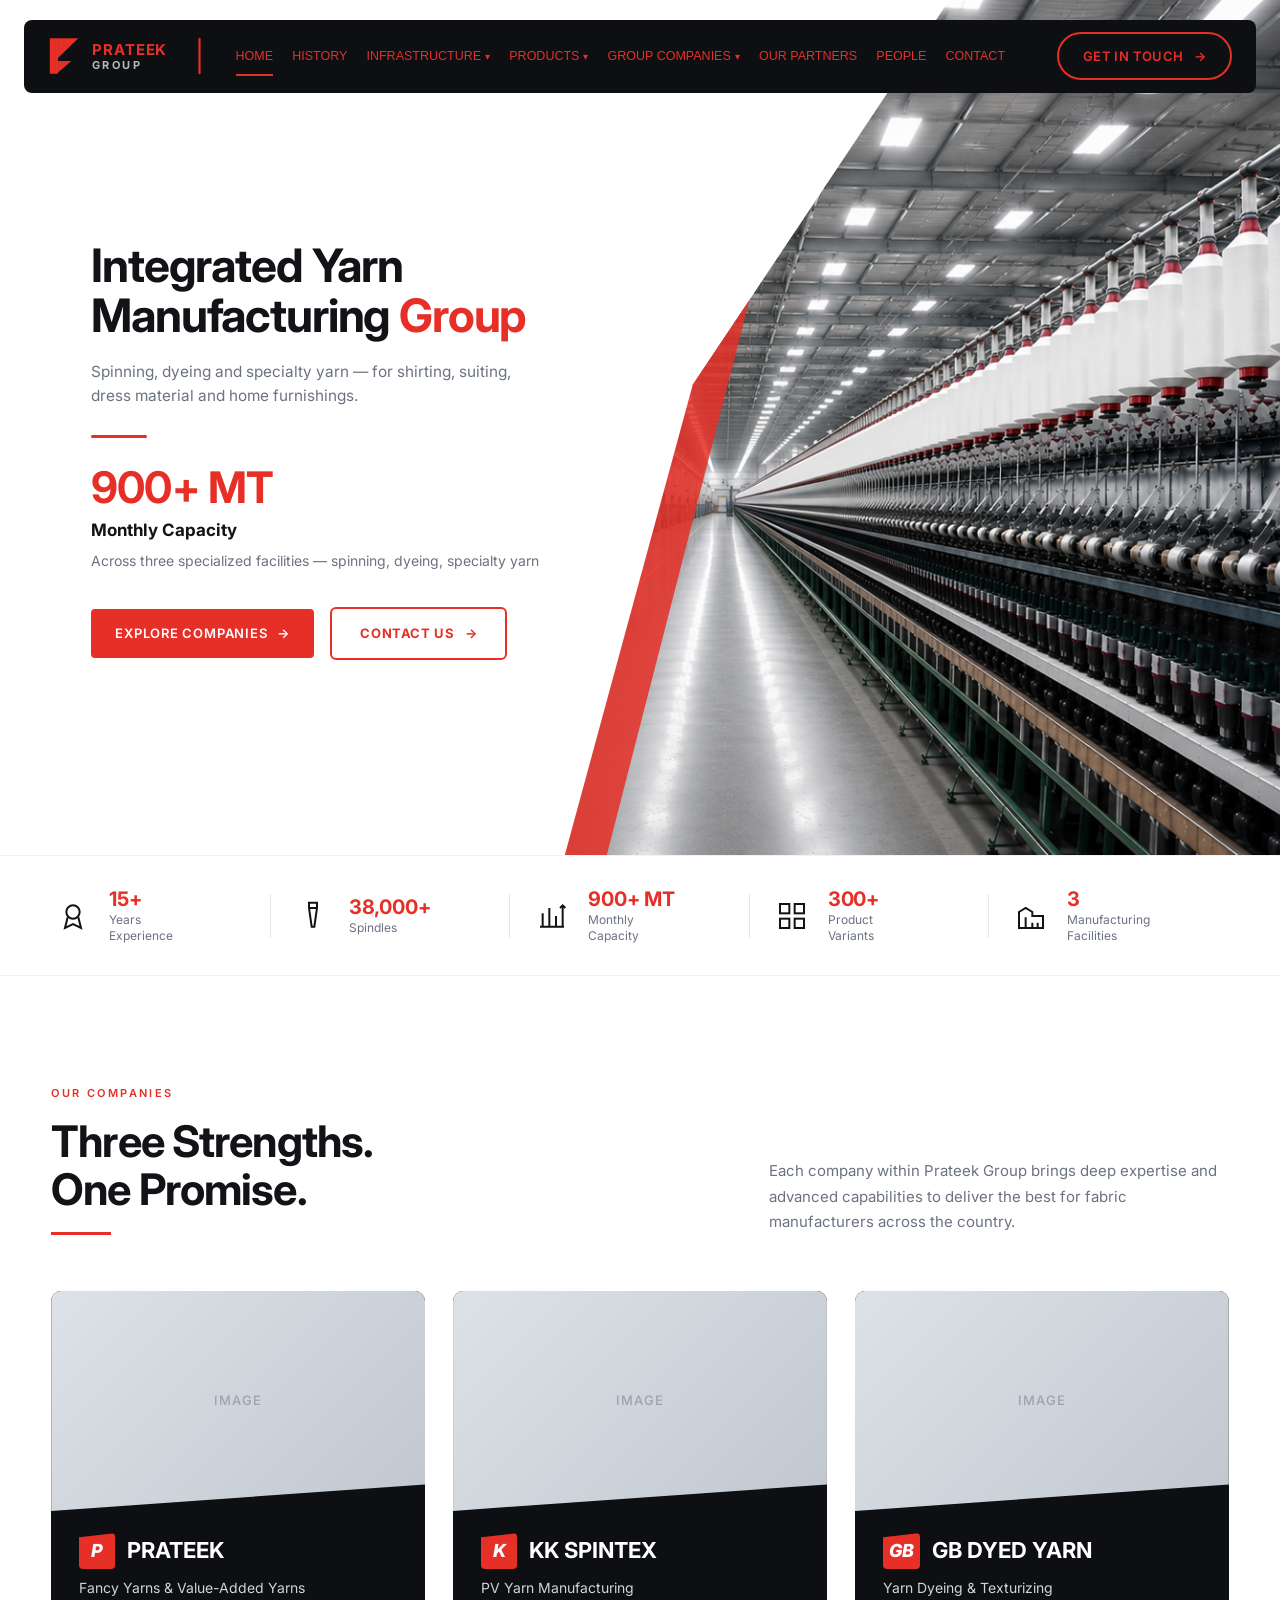
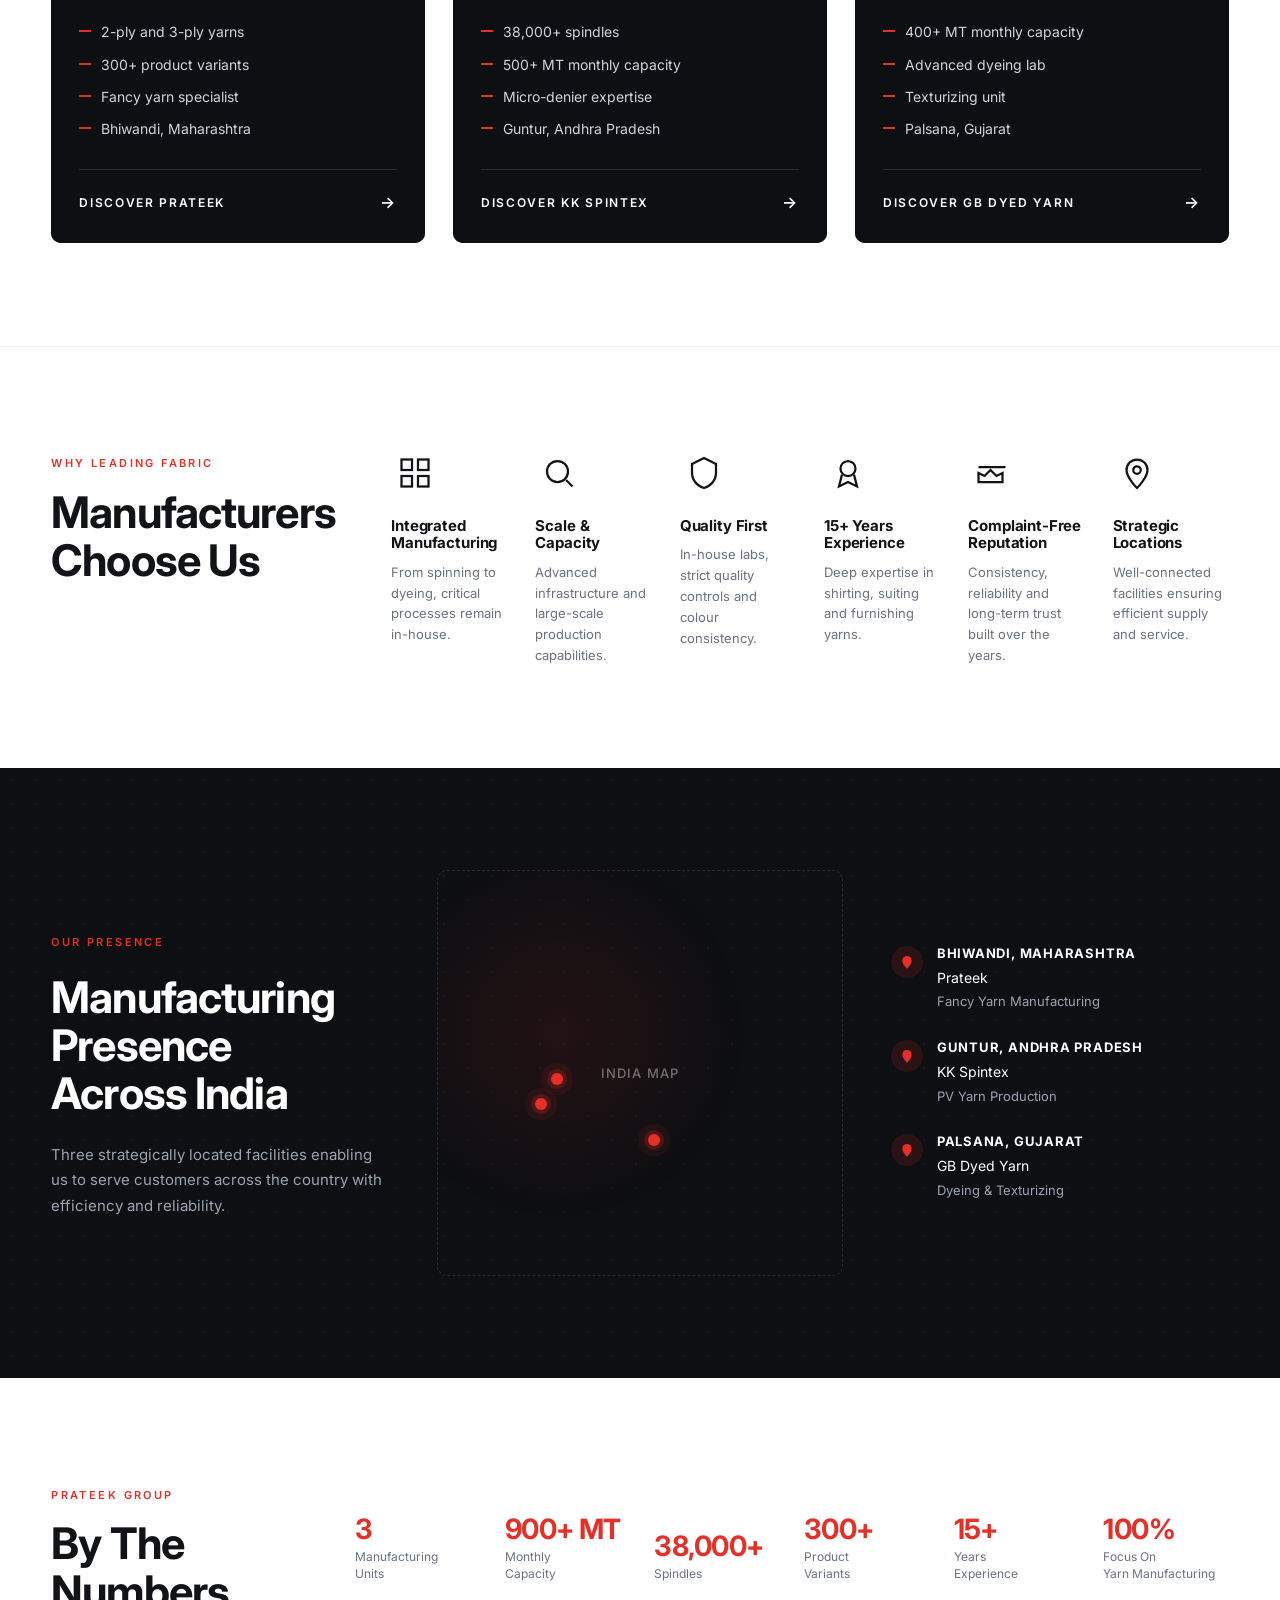
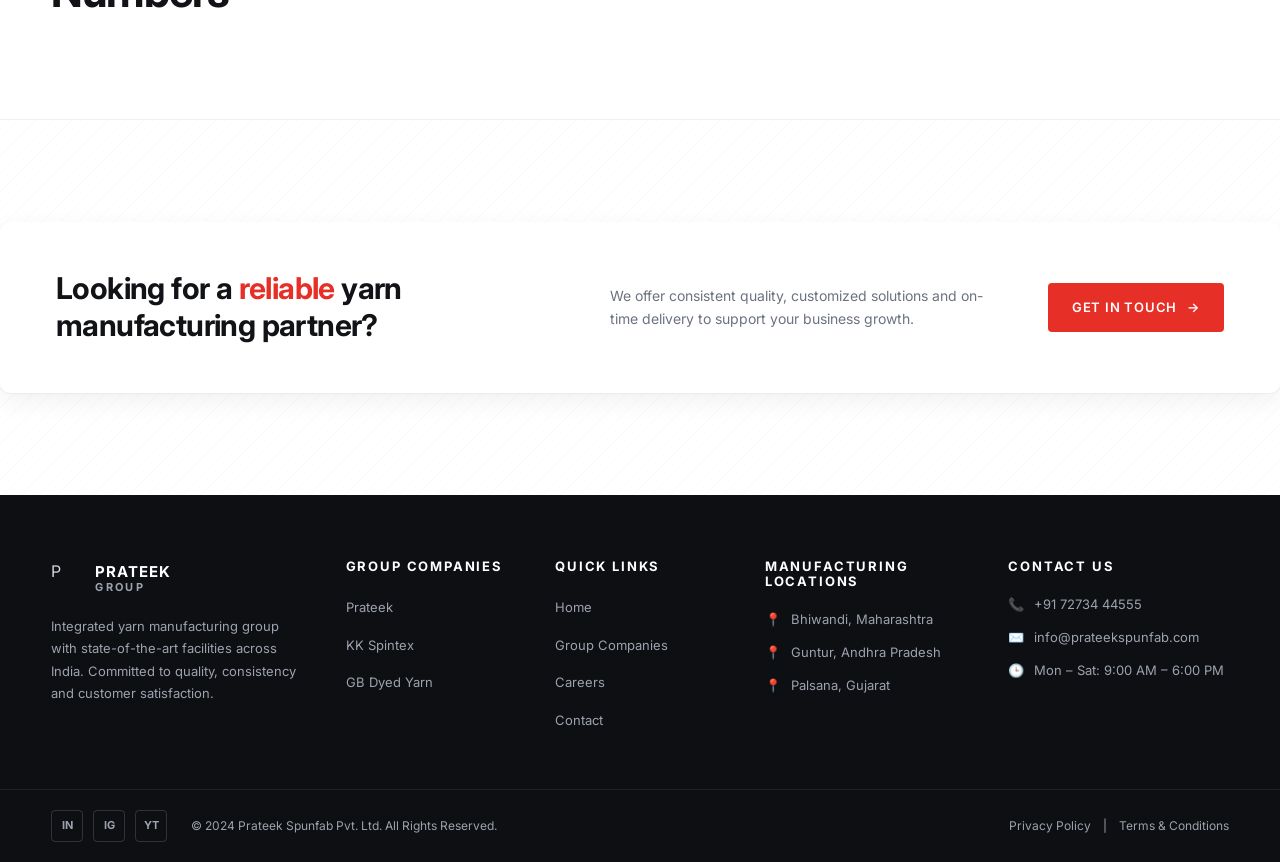
==== commit 5d69f05c: "Finalised Pages Design, Worked on Navbar Researched pages to add to website, styles, fonts to use ac" ====
--- a/index.html
+++ b/index.html
@@ -35,22 +35,42 @@
           <span></span><span></span><span></span>
         </button>
         <ul class="nav-list" id="primary-menu">
+          <li class="nav-separator">|</li>
           <li><a href="index.html" class="active">HOME</a></li>
+          <li><a href="#history">HISTORY</a></li>
+          <li class="has-dropdown">
+            <a href="#" aria-haspopup="true">INFRASTRUCTURE <span class="caret" aria-hidden="true">▾</span></a>
+            <ul class="dropdown">
+              <li><a href="#manufacturing" style="text-align: center">MANUFACTURING</a></li>
+              <li><a href="#qualitycontrol" style="text-align: center">QUALITY CONTROL</a></li>
+              <li><a href="#machinery" style="text-align: center">MACHINERY</a></li>
+              <li><a href="#capacity" style="text-align: center">CAPACITY</a></li>
+              <li><a href="#certifications" style="text-align: center">CERTIFICATIONS</a></li>
+            </ul>
+          </li>
+          <li class="has-dropdown">
+            <a href="#" aria-haspopup="true">PRODUCTS <span class="caret" aria-hidden="true">▾</span></a>
+            <ul class="dropdown">
+              <li><a href="#pvyarn" style="text-align: center">PV YARN</a></li>
+              <li><a href="#dyedyarn" style="text-align: center">DYED YARN</a></li>
+              <li><a href="#fancyyarn" style="text-align: center">FANCY YARN</a></li>
+            </ul>
+          </li>
           <li class="has-dropdown">
             <a href="#" aria-haspopup="true">GROUP COMPANIES <span class="caret" aria-hidden="true">▾</span></a>
             <ul class="dropdown">
-              <li><a href="prateek.html">Prateek</a></li>
-              <li><a href="kk-spintex.html">KK Spintex</a></li>
-              <li><a href="gb-dyed-yarn.html">GB Dyed Yarn</a></li>
+              <li><a href="prateek.html" style="text-align: center">PRATEEK YARN</a></li>
+              <li><a href="kk-spintex.html" style="text-align: center">KK SPINTEX</a></li>
+              <li><a href="gb-dyed-yarn.html" style="text-align: center">GB DYED YARN</a></li>
             </ul>
           </li>
-          <li><a href="#about">ABOUT US</a></li>
-          <li><a href="#careers">CAREERS</a></li>
+          <li><a href="#careers">OUR PARTNERS</a></li>
+          <li><a href="#careers">PEOPLE</a></li>
           <li><a href="contact.html">CONTACT</a></li>
         </ul>
       </nav>
 
-      <a href="contact.html" class="btn btn-primary header-cta">
+      <a href="contact.html" class="btn btn-navbar">
         GET IN TOUCH
         <span class="btn-arrow" aria-hidden="true">→</span>
       </a>
@@ -558,5 +578,31 @@
   </footer>
 
   <script src="script.js"></script>
+  <script>
+  let lastScroll = 0;
+  const header = document.querySelector('.header');
+  window.addEventListener('scroll', () => {
+    const currentScroll = window.pageYOffset;
+
+    if (currentScroll <= 0) {
+        header.classList.remove('header-hidden');
+        return;
+    }
+
+    if (
+        currentScroll > lastScroll &&
+        !header.classList.contains('header-hidden')
+    ) {
+        header.classList.add('header-hidden');
+    } else if (
+        currentScroll < lastScroll &&
+        header.classList.contains('header-hidden')
+    ) {
+        header.classList.remove('header-hidden');
+    }
+
+    lastScroll = currentScroll;
+});
+</script>
 </body>
 </html>
--- a/styles.css
+++ b/styles.css
@@ -154,6 +154,21 @@
 .btn:hover .btn-arrow {
   transform: translateX(3px);
 }
+.btn-navbar {
+  background: transparent;
+  color: var(--color-red);
+  border: 2px solid var(--color-red);
+  border-radius: 999px;
+  padding: 12px 24px;
+  font-weight: 600;
+  letter-spacing: 0.03em;
+  transition: all .25s ease;
+}
+.btn-navbar:hover {
+  background: #fff;
+  color: var(--color-red);
+  border-color: var(--color-red);
+}
 
 /* -------------------- Logo -------------------- */
 .logo {
@@ -161,9 +176,11 @@
   align-items: center;
   gap: 10px;
 }
+
+
 .logo-mark {
-  width: 42px;
-  height: 48px;
+  width: 34px;
+  height: 38px;
   flex-shrink: 0;
   display: block;
 }
@@ -176,27 +193,36 @@
 .logo-text-main {
   font-size: 15px;
   letter-spacing: 0.06em;
-  color: var(--color-ink);
+  color: var(--color-red);
 }
 .logo-text-sub {
   font-size: 11px;
   letter-spacing: 0.22em;
-  color: var(--color-muted);
+  color: rgba(255,255,255,0.7);
   margin-top: 3px;
 }
 
 /* -------------------- Header -------------------- */
 .header {
-  position: absolute;
-  top: 0;
-  left: 0;
-  right: 0;
-  z-index: 50;
-  background: transparent;
+  position: fixed;
+  top: 20px;
+  left: 24px;
+  right: 24px;
+  border-radius: 8px;
+  z-index: 1000;
+  background: #0D0F12;
+  backdrop-filter: blur(12px);
+  border-bottom: 1px solid rgba(0,0,0,0.08);
+  transition: transform .35s cubic-bezier(.4,0,.2,1);
+}
+.header-hidden {
+  transform: translateY(-150%);
 }
 /* Header and hero use a left-aligned, full-width container so content sits
    close to the left edge instead of being centered in a 1280px max-width. */
-.header .container,
+.header .container{
+  padding-inline: 24px;
+}
 .hero .container {
   max-width: 100%;
   margin: 0;
@@ -208,24 +234,35 @@
 .header-inner {
   display: flex;
   align-items: center;
-  justify-content: space-between;
-  gap: 24px;
-  height: 90px;
+  gap: 28px;
+  height: 72px;
 }
 
 /* Nav */
 .nav-list {
   display: flex;
   align-items: center;
-  gap: clamp(16px, 2vw, 32px);
+  gap: clamp(16px, 1.5vw, 24px);
+}
+.nav {
+  margin-right: auto;
+}
+.nav-separator {
+  color: var(--color-red);
+  font-size: 30px;
+  font-weight: 400;
+  line-height: 1;
+  display: flex;
+  align-items: center;
+  margin-right: 12px;
 }
 .nav-list > li > a {
-  font-family: 'Montserrat', sans-serif;
-  font-weight: 600;
-  font-size: 14px;
+  font-family: 'Plus Jakarta Sans', sans-serif;
+  font-weight: 500;
+  font-size: 12.5px;
   text-transform: uppercase;
   letter-spacing: 0;
-  color: var(--color-ink);
+  color: var(--color-red);
   padding: 8px 0;
   position: relative;
   transition: color .2s ease;
@@ -249,13 +286,24 @@
 .caret { font-size: 10px; transform: translateY(1px); }
 
 /* Dropdown */
-.has-dropdown { position: relative; }
+.has-dropdown { 
+  position: relative; 
+}
+.has-dropdown::after {
+    content: "";
+    position: absolute;
+    left: 0;
+    right: 0;
+    top: 100%;
+    height: 10px;
+}
 .dropdown {
   position: absolute;
-  top: calc(100% + 6px);
-  left: 0;
+  top: calc(100%);
+  left: 50%;
+  transform: translateX(-50%) translateY(-4px);
   min-width: 180px;
-  background: #fff;
+  background: #C0C0C0;
   border: 1px solid var(--color-border);
   border-radius: var(--r-md);
   box-shadow: var(--shadow-card);
@@ -270,17 +318,18 @@
   padding: 10px 16px;
   font-size: 13px;
   letter-spacing: 0.04em;
+  transition: background-color .2s ease, color .2s ease;
   color: var(--color-ink);
 }
 .dropdown li a:hover {
-  background: var(--color-bg-soft);
+  background: #000;
   color: var(--color-red);
 }
 .has-dropdown:hover .dropdown,
 .has-dropdown:focus-within .dropdown {
   opacity: 1;
   pointer-events: auto;
-  transform: translateY(0);
+  transform: translateX(-50%) translateY(0);
 }
 
 /* Mobile nav toggle */
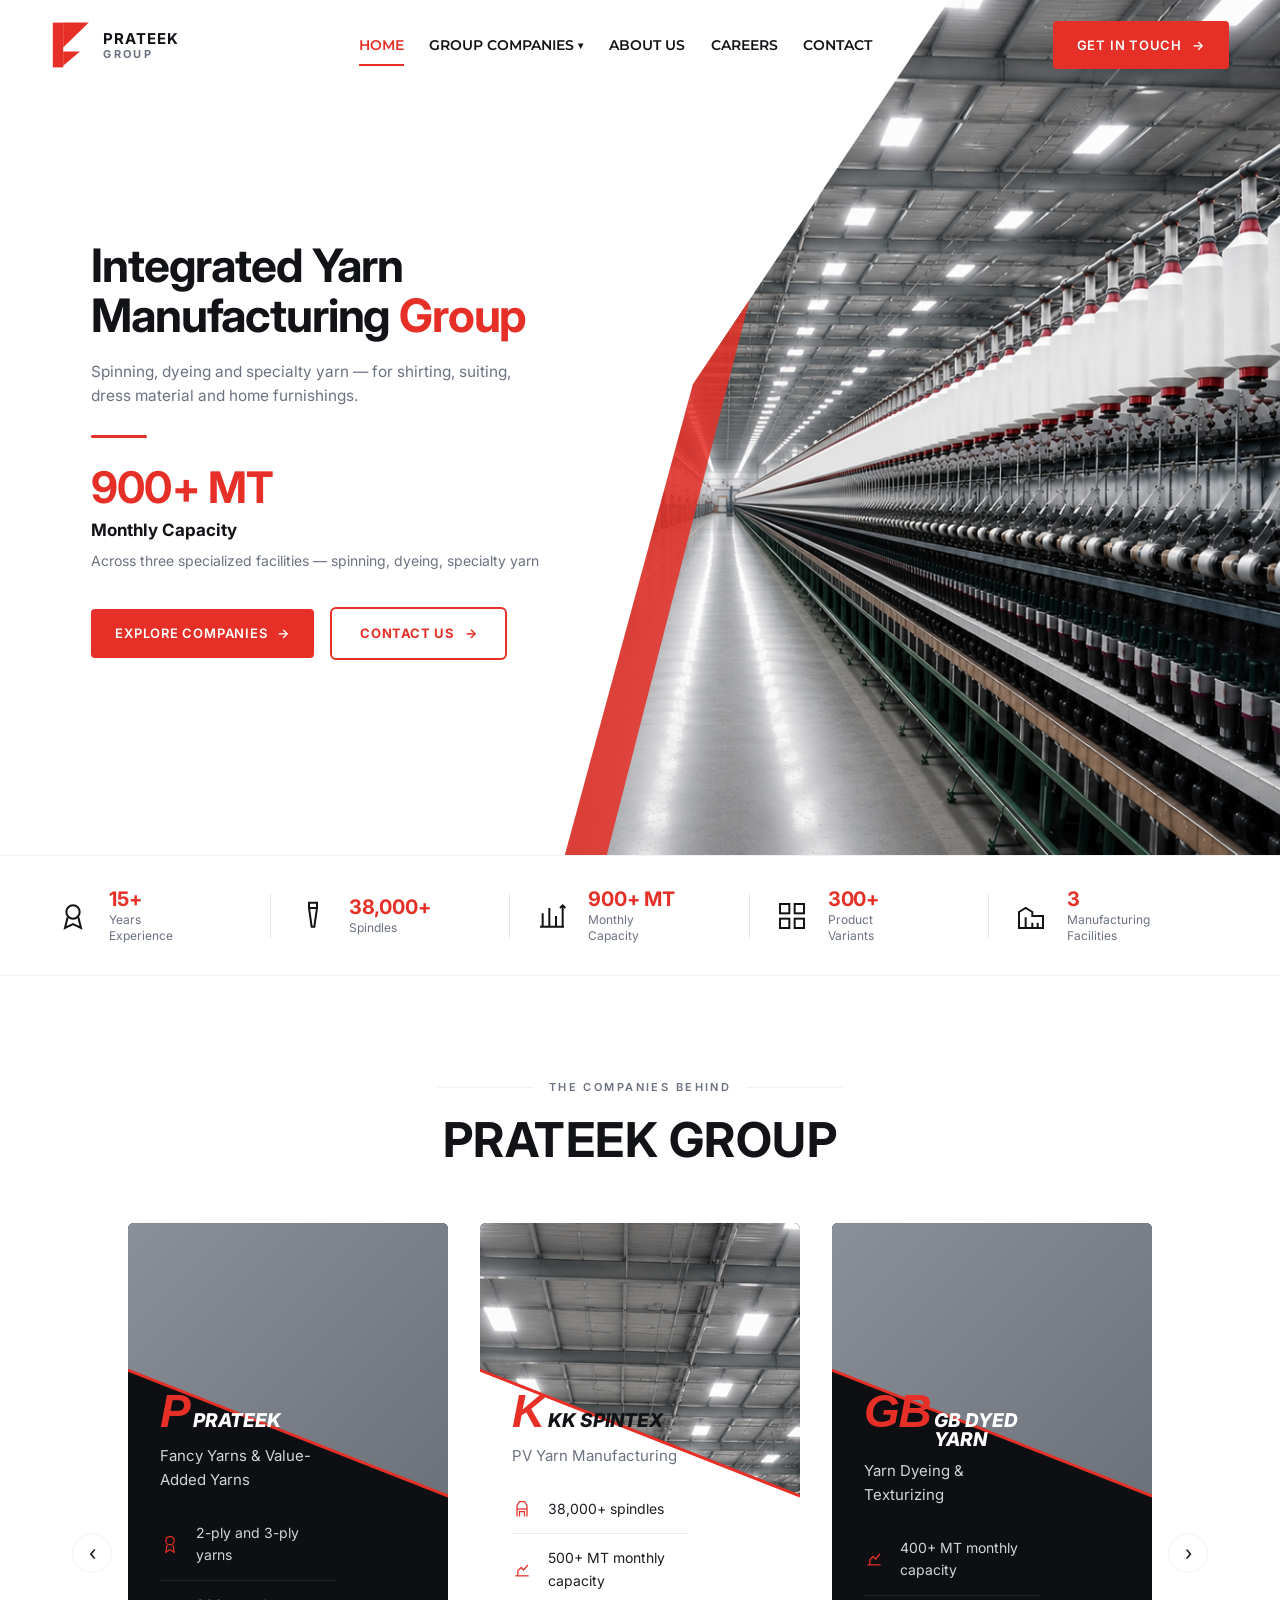
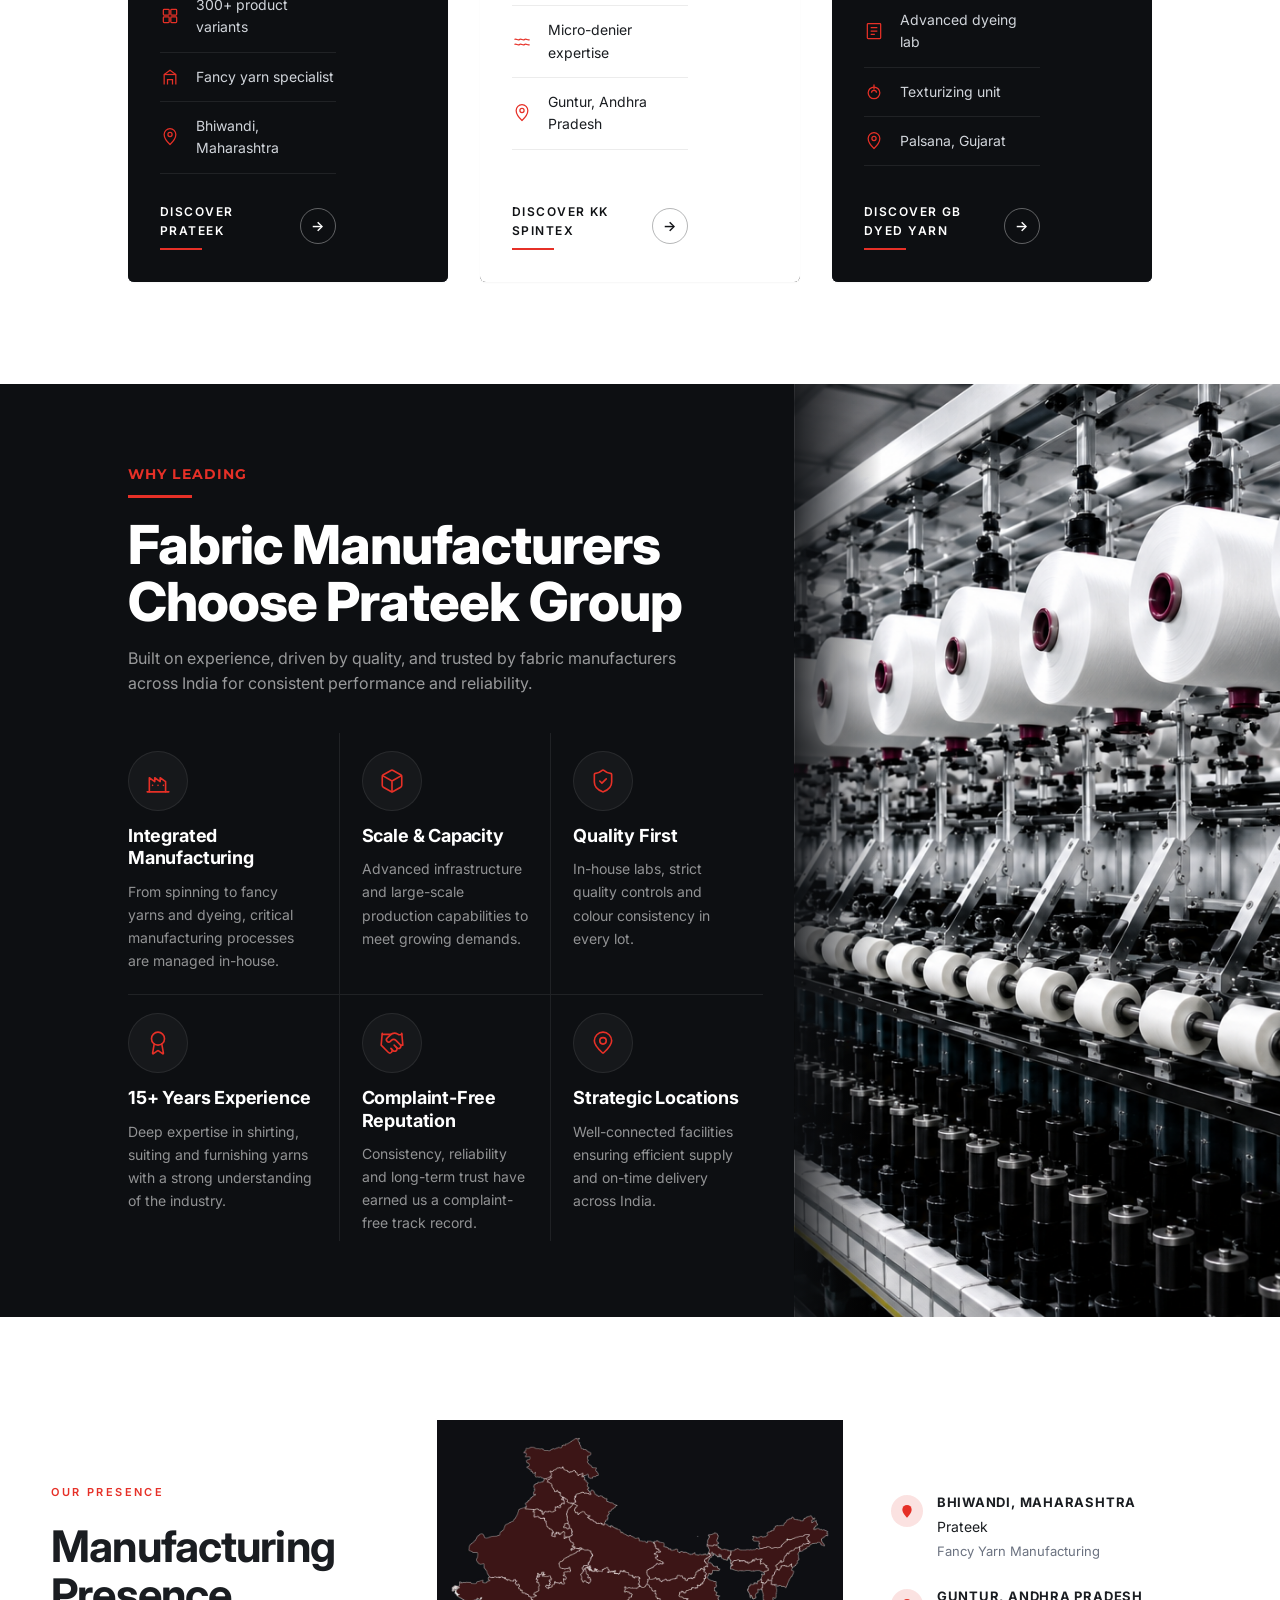
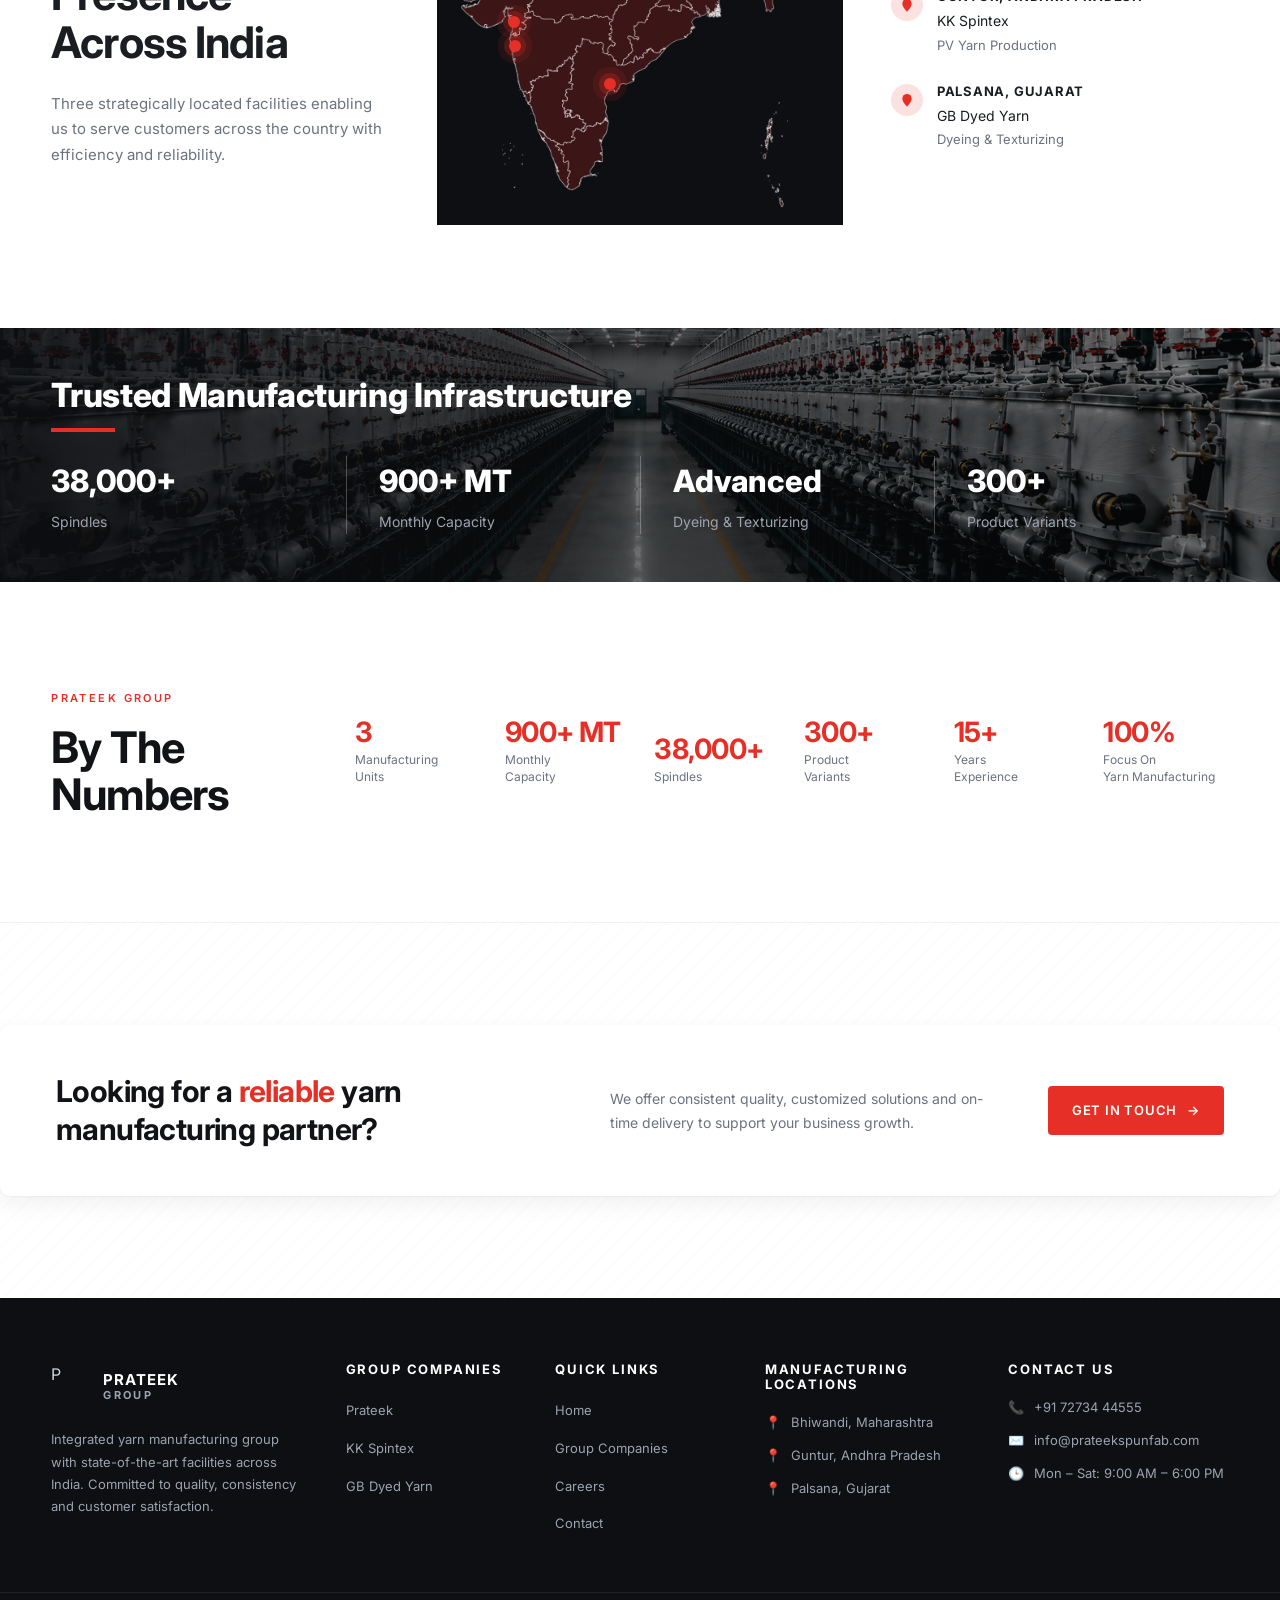
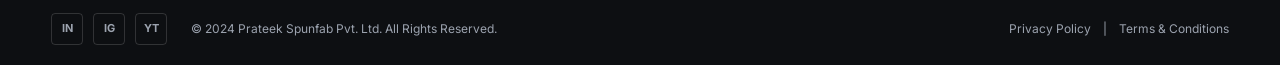
==== commit f6d1b4a3: "More stuff" ====
--- a/index.html
+++ b/index.html
@@ -35,42 +35,22 @@
           <span></span><span></span><span></span>
         </button>
         <ul class="nav-list" id="primary-menu">
-          <li class="nav-separator">|</li>
           <li><a href="index.html" class="active">HOME</a></li>
-          <li><a href="#history">HISTORY</a></li>
-          <li class="has-dropdown">
-            <a href="#" aria-haspopup="true">INFRASTRUCTURE <span class="caret" aria-hidden="true">▾</span></a>
-            <ul class="dropdown">
-              <li><a href="#manufacturing" style="text-align: center">MANUFACTURING</a></li>
-              <li><a href="#qualitycontrol" style="text-align: center">QUALITY CONTROL</a></li>
-              <li><a href="#machinery" style="text-align: center">MACHINERY</a></li>
-              <li><a href="#capacity" style="text-align: center">CAPACITY</a></li>
-              <li><a href="#certifications" style="text-align: center">CERTIFICATIONS</a></li>
-            </ul>
-          </li>
-          <li class="has-dropdown">
-            <a href="#" aria-haspopup="true">PRODUCTS <span class="caret" aria-hidden="true">▾</span></a>
-            <ul class="dropdown">
-              <li><a href="#pvyarn" style="text-align: center">PV YARN</a></li>
-              <li><a href="#dyedyarn" style="text-align: center">DYED YARN</a></li>
-              <li><a href="#fancyyarn" style="text-align: center">FANCY YARN</a></li>
-            </ul>
-          </li>
           <li class="has-dropdown">
             <a href="#" aria-haspopup="true">GROUP COMPANIES <span class="caret" aria-hidden="true">▾</span></a>
             <ul class="dropdown">
-              <li><a href="prateek.html" style="text-align: center">PRATEEK YARN</a></li>
-              <li><a href="kk-spintex.html" style="text-align: center">KK SPINTEX</a></li>
-              <li><a href="gb-dyed-yarn.html" style="text-align: center">GB DYED YARN</a></li>
+              <li><a href="prateek.html">Prateek</a></li>
+              <li><a href="kk-spintex.html">KK Spintex</a></li>
+              <li><a href="gb-dyed-yarn.html">GB Dyed Yarn</a></li>
             </ul>
           </li>
-          <li><a href="#careers">OUR PARTNERS</a></li>
-          <li><a href="#careers">PEOPLE</a></li>
+          <li><a href="#about">ABOUT US</a></li>
+          <li><a href="#careers">CAREERS</a></li>
           <li><a href="contact.html">CONTACT</a></li>
         </ul>
       </nav>
 
-      <a href="contact.html" class="btn btn-navbar">
+      <a href="contact.html" class="btn btn-primary header-cta">
         GET IN TOUCH
         <span class="btn-arrow" aria-hidden="true">→</span>
       </a>
@@ -224,29 +204,22 @@
     <!-- ===================== OUR COMPANIES ===================== -->
     <section class="companies" id="companies">
       <div class="container">
-        <div class="section-head">
-          <div class="section-head-left">
-            <span class="eyebrow">Our Companies</span>
-            <h2 class="section-title">
-              Three Strengths.<br />
-              One Promise.
-            </h2>
-            <span class="title-rule" aria-hidden="true"></span>
-          </div>
-          <p class="section-head-right">
-            Each company within Prateek Group brings deep expertise
-            and advanced capabilities to deliver the best for fabric
-            manufacturers across the country.
-          </p>
-        </div>
-
-        <div class="company-grid">
+        <div class="section-head section-head-centered">
+          <span class="eyebrow eyebrow-flanked">The Companies Behind</span>
+          <h2 class="section-title section-title-centered">PRATEEK GROUP</h2>
+        </div>
+
+        <div class="company-grid-wrap">
+          <button class="company-nav company-nav-prev" aria-label="Previous company">‹</button>
+          <div class="company-grid">
 
           <!-- Card 1: Prateek -->
           <article class="company-card">
-            <div class="company-card-image">
-              <span class="placeholder-label">Image</span>
-            </div>
+            <div class="company-card-photo"></div>
+            <svg class="card-shape" viewBox="0 0 400 560" preserveAspectRatio="none" aria-hidden="true">
+              <path d="M 0 125 L 400 232 L 400 560 L 0 560 Z" fill="#0D0F12"/>
+              <path d="M 0 125 L 400 232" fill="none" stroke="#E63027" stroke-width="2.5"/>
+            </svg>
             <div class="company-card-body">
               <div class="company-card-header">
                 <span class="company-mark" aria-hidden="true">P</span>
@@ -254,22 +227,33 @@
               </div>
               <p class="company-sub">Fancy Yarns &amp; Value-Added Yarns</p>
               <ul class="company-list">
-                <li>2-ply and 3-ply yarns</li>
-                <li>300+ product variants</li>
-                <li>Fancy yarn specialist</li>
-                <li>Bhiwandi, Maharashtra</li>
+                <li><span class="company-list-icon" aria-hidden="true">
+                  <svg viewBox="0 0 24 24" fill="none" stroke="currentColor" stroke-width="1.5"><circle cx="12" cy="8" r="5"/><path d="M8.5 13 7 22l5-3 5 3-1.5-9"/></svg>
+                </span>2-ply and 3-ply yarns</li>
+                <li><span class="company-list-icon" aria-hidden="true">
+                  <svg viewBox="0 0 24 24" fill="none" stroke="currentColor" stroke-width="1.5"><rect x="4" y="4" width="7" height="7" rx="1"/><rect x="13" y="4" width="7" height="7" rx="1"/><rect x="4" y="13" width="7" height="7" rx="1"/><rect x="13" y="13" width="7" height="7" rx="1"/></svg>
+                </span>300+ product variants</li>
+                <li><span class="company-list-icon" aria-hidden="true">
+                  <svg viewBox="0 0 24 24" fill="none" stroke="currentColor" stroke-width="1.5"><path d="M5 21V9l7-5 7 5v12"/><path d="M9 21v-6h6v6"/><path d="M5 9h14"/></svg>
+                </span>Fancy yarn specialist</li>
+                <li><span class="company-list-icon" aria-hidden="true">
+                  <svg viewBox="0 0 24 24" fill="none" stroke="currentColor" stroke-width="1.5"><path d="M12 21s7-6.5 7-12a7 7 0 0 0-14 0c0 5.5 7 12 7 12Z"/><circle cx="12" cy="9" r="2.5"/></svg>
+                </span>Bhiwandi, Maharashtra</li>
               </ul>
               <a href="prateek.html" class="company-link">
-                DISCOVER PRATEEK <span class="btn-arrow" aria-hidden="true">→</span>
+                <span class="company-link-text">DISCOVER PRATEEK</span>
+                <span class="company-link-arrow" aria-hidden="true">→</span>
               </a>
             </div>
           </article>
 
-          <!-- Card 2: KK Spintex -->
-          <article class="company-card">
-            <div class="company-card-image">
-              <span class="placeholder-label">Image</span>
-            </div>
+          <!-- Card 2: KK Spintex (light variant) -->
+          <article class="company-card company-card-light">
+            <div class="company-card-photo" style="background-image: url('images/hero.jpg');"></div>
+            <svg class="card-shape" viewBox="0 0 400 560" preserveAspectRatio="none" aria-hidden="true">
+              <path d="M 0 125 L 400 232 L 400 560 L 0 560 Z" fill="#FFFFFF"/>
+              <path d="M 0 125 L 400 232" fill="none" stroke="#E63027" stroke-width="2.5"/>
+            </svg>
             <div class="company-card-body">
               <div class="company-card-header">
                 <span class="company-mark" aria-hidden="true">K</span>
@@ -277,22 +261,33 @@
               </div>
               <p class="company-sub">PV Yarn Manufacturing</p>
               <ul class="company-list">
-                <li>38,000+ spindles</li>
-                <li>500+ MT monthly capacity</li>
-                <li>Micro-denier expertise</li>
-                <li>Guntur, Andhra Pradesh</li>
+                <li><span class="company-list-icon" aria-hidden="true">
+                  <svg viewBox="0 0 24 24" fill="none" stroke="currentColor" stroke-width="1.5"><path d="M6 21V8l3-5h6l3 5v13"/><path d="M9 21v-6h6v6"/><path d="M6 12h12"/></svg>
+                </span>38,000+ spindles</li>
+                <li><span class="company-list-icon" aria-hidden="true">
+                  <svg viewBox="0 0 24 24" fill="none" stroke="currentColor" stroke-width="1.5"><path d="M4 19h16"/><path d="M7 19v-6l4-4 3 3 5-6"/></svg>
+                </span>500+ MT monthly capacity</li>
+                <li><span class="company-list-icon" aria-hidden="true">
+                  <svg viewBox="0 0 24 24" fill="none" stroke="currentColor" stroke-width="1.5"><path d="M3 9c2 -2 4 2 6 0s4 2 6 0 4 2 6 0"/><path d="M3 15c2 -2 4 2 6 0s4 2 6 0 4 2 6 0"/></svg>
+                </span>Micro-denier expertise</li>
+                <li><span class="company-list-icon" aria-hidden="true">
+                  <svg viewBox="0 0 24 24" fill="none" stroke="currentColor" stroke-width="1.5"><path d="M12 21s7-6.5 7-12a7 7 0 0 0-14 0c0 5.5 7 12 7 12Z"/><circle cx="12" cy="9" r="2.5"/></svg>
+                </span>Guntur, Andhra Pradesh</li>
               </ul>
               <a href="kk-spintex.html" class="company-link">
-                DISCOVER KK SPINTEX <span class="btn-arrow" aria-hidden="true">→</span>
+                <span class="company-link-text">DISCOVER KK SPINTEX</span>
+                <span class="company-link-arrow" aria-hidden="true">→</span>
               </a>
             </div>
           </article>
 
           <!-- Card 3: GB Dyed Yarn -->
           <article class="company-card">
-            <div class="company-card-image">
-              <span class="placeholder-label">Image</span>
-            </div>
+            <div class="company-card-photo"></div>
+            <svg class="card-shape" viewBox="0 0 400 560" preserveAspectRatio="none" aria-hidden="true">
+              <path d="M 0 125 L 400 232 L 400 560 L 0 560 Z" fill="#0D0F12"/>
+              <path d="M 0 125 L 400 232" fill="none" stroke="#E63027" stroke-width="2.5"/>
+            </svg>
             <div class="company-card-body">
               <div class="company-card-header">
                 <span class="company-mark" aria-hidden="true">GB</span>
@@ -300,89 +295,105 @@
               </div>
               <p class="company-sub">Yarn Dyeing &amp; Texturizing</p>
               <ul class="company-list">
-                <li>400+ MT monthly capacity</li>
-                <li>Advanced dyeing lab</li>
-                <li>Texturizing unit</li>
-                <li>Palsana, Gujarat</li>
+                <li><span class="company-list-icon" aria-hidden="true">
+                  <svg viewBox="0 0 24 24" fill="none" stroke="currentColor" stroke-width="1.5"><path d="M4 19h16"/><path d="M7 19v-6l4-4 3 3 5-6"/></svg>
+                </span>400+ MT monthly capacity</li>
+                <li><span class="company-list-icon" aria-hidden="true">
+                  <svg viewBox="0 0 24 24" fill="none" stroke="currentColor" stroke-width="1.5"><rect x="4" y="3" width="16" height="18" rx="1"/><path d="M8 8h8M8 12h8M8 16h5"/></svg>
+                </span>Advanced dyeing lab</li>
+                <li><span class="company-list-icon" aria-hidden="true">
+                  <svg viewBox="0 0 24 24" fill="none" stroke="currentColor" stroke-width="1.5"><path d="M12 3v6"/><circle cx="12" cy="13" r="7"/><path d="M9 13a3 3 0 0 1 6 0"/></svg>
+                </span>Texturizing unit</li>
+                <li><span class="company-list-icon" aria-hidden="true">
+                  <svg viewBox="0 0 24 24" fill="none" stroke="currentColor" stroke-width="1.5"><path d="M12 21s7-6.5 7-12a7 7 0 0 0-14 0c0 5.5 7 12 7 12Z"/><circle cx="12" cy="9" r="2.5"/></svg>
+                </span>Palsana, Gujarat</li>
               </ul>
               <a href="gb-dyed-yarn.html" class="company-link">
-                DISCOVER GB DYED YARN <span class="btn-arrow" aria-hidden="true">→</span>
+                <span class="company-link-text">DISCOVER GB DYED YARN</span>
+                <span class="company-link-arrow" aria-hidden="true">→</span>
               </a>
             </div>
           </article>
 
+          </div>
+          <button class="company-nav company-nav-next" aria-label="Next company">›</button>
         </div>
       </div>
     </section>
 
     <!-- ===================== WHY CHOOSE US ===================== -->
     <section class="why">
+      <div class="why-visual" aria-hidden="true">
+        <div class="why-photo"></div>
+      </div>
       <div class="container">
-        <div class="why-head">
-          <span class="eyebrow">Why Leading Fabric</span>
-          <h2 class="section-title">Manufacturers<br />Choose Us</h2>
-        </div>
-
-        <div class="why-grid">
-          <div class="why-item">
-            <div class="why-icon" aria-hidden="true">
-              <svg viewBox="0 0 24 24" fill="none" stroke="currentColor" stroke-width="1.5">
-                <rect x="3" y="3" width="7" height="7" /><rect x="14" y="3" width="7" height="7" />
-                <rect x="3" y="14" width="7" height="7" /><rect x="14" y="14" width="7" height="7" />
-              </svg>
-            </div>
-            <h3 class="why-title">Integrated Manufacturing</h3>
-            <p class="why-desc">From spinning to dyeing, critical processes remain in-house.</p>
-          </div>
-
-          <div class="why-item">
-            <div class="why-icon" aria-hidden="true">
-              <svg viewBox="0 0 24 24" fill="none" stroke="currentColor" stroke-width="1.5">
-                <circle cx="11" cy="11" r="7" /><path d="M21 21l-4.3-4.3" />
-              </svg>
-            </div>
-            <h3 class="why-title">Scale &amp; Capacity</h3>
-            <p class="why-desc">Advanced infrastructure and large-scale production capabilities.</p>
-          </div>
-
-          <div class="why-item">
-            <div class="why-icon" aria-hidden="true">
-              <svg viewBox="0 0 24 24" fill="none" stroke="currentColor" stroke-width="1.5">
-                <path d="M12 2l8 4v6c0 5-4 9-8 10-4-1-8-5-8-10V6z" />
-              </svg>
-            </div>
-            <h3 class="why-title">Quality First</h3>
-            <p class="why-desc">In-house labs, strict quality controls and colour consistency.</p>
-          </div>
-
-          <div class="why-item">
-            <div class="why-icon" aria-hidden="true">
-              <svg viewBox="0 0 24 24" fill="none" stroke="currentColor" stroke-width="1.5">
-                <circle cx="12" cy="9" r="5" /><path d="M8 13l-2 8 6-3 6 3-2-8" />
-              </svg>
-            </div>
-            <h3 class="why-title">15+ Years Experience</h3>
-            <p class="why-desc">Deep expertise in shirting, suiting and furnishing yarns.</p>
-          </div>
-
-          <div class="why-item">
-            <div class="why-icon" aria-hidden="true">
-              <svg viewBox="0 0 24 24" fill="none" stroke="currentColor" stroke-width="1.5">
-                <path d="M3 12l4 2 4-4 4 4 4-2v6H3zM3 8h18" />
-              </svg>
-            </div>
-            <h3 class="why-title">Complaint-Free Reputation</h3>
-            <p class="why-desc">Consistency, reliability and long-term trust built over the years.</p>
-          </div>
-
-          <div class="why-item">
-            <div class="why-icon" aria-hidden="true">
-              <svg viewBox="0 0 24 24" fill="none" stroke="currentColor" stroke-width="1.5">
-                <path d="M12 22s7-7 7-12a7 7 0 10-14 0c0 5 7 12 7 12z" /><circle cx="12" cy="10" r="2.5" />
-              </svg>
-            </div>
-            <h3 class="why-title">Strategic Locations</h3>
-            <p class="why-desc">Well-connected facilities ensuring efficient supply and service.</p>
+        <div class="why-inner">
+          <div class="why-head">
+            <span class="why-eyebrow">WHY LEADING</span>
+            <h2 class="why-title-main">Fabric Manufacturers<br />Choose Prateek Group</h2>
+            <p class="why-sub">Built on experience, driven by quality, and trusted by fabric manufacturers across India for consistent performance and reliability.</p>
+          </div>
+
+          <div class="why-grid">
+            <div class="why-item">
+              <div class="why-icon" aria-hidden="true">
+                <svg viewBox="0 0 24 24" fill="none" stroke="currentColor" stroke-width="1.5" stroke-linecap="round" stroke-linejoin="round">
+                  <path d="M2 22h20"/><path d="M4 22V9l5 3.5V9l5 3.5V9l5 3.5V22"/><path d="M7 16h.01M12 16h.01M17 16h.01"/>
+                </svg>
+              </div>
+              <h3 class="why-title">Integrated Manufacturing</h3>
+              <p class="why-desc">From spinning to fancy yarns and dyeing, critical manufacturing processes are managed in-house.</p>
+            </div>
+
+            <div class="why-item">
+              <div class="why-icon" aria-hidden="true">
+                <svg viewBox="0 0 24 24" fill="none" stroke="currentColor" stroke-width="1.5" stroke-linecap="round" stroke-linejoin="round">
+                  <path d="M21 16V8a2 2 0 0 0-1-1.73l-7-4a2 2 0 0 0-2 0l-7 4A2 2 0 0 0 3 8v8a2 2 0 0 0 1 1.73l7 4a2 2 0 0 0 2 0l7-4A2 2 0 0 0 21 16z"/><path d="m3.3 7 8.7 5 8.7-5M12 22V12"/>
+                </svg>
+              </div>
+              <h3 class="why-title">Scale &amp; Capacity</h3>
+              <p class="why-desc">Advanced infrastructure and large-scale production capabilities to meet growing demands.</p>
+            </div>
+
+            <div class="why-item">
+              <div class="why-icon" aria-hidden="true">
+                <svg viewBox="0 0 24 24" fill="none" stroke="currentColor" stroke-width="1.5" stroke-linecap="round" stroke-linejoin="round">
+                  <path d="M20 13c0 5-3.5 7.5-7.66 8.95a1 1 0 0 1-.67-.01C7.5 20.5 4 18 4 13V6a1 1 0 0 1 1-1c2 0 4.5-1.2 6.24-2.72a1.17 1.17 0 0 1 1.52 0C14.51 3.81 17 5 19 5a1 1 0 0 1 1 1z"/><path d="m9 12 2 2 4-4"/>
+                </svg>
+              </div>
+              <h3 class="why-title">Quality First</h3>
+              <p class="why-desc">In-house labs, strict quality controls and colour consistency in every lot.</p>
+            </div>
+
+            <div class="why-item">
+              <div class="why-icon" aria-hidden="true">
+                <svg viewBox="0 0 24 24" fill="none" stroke="currentColor" stroke-width="1.5" stroke-linecap="round" stroke-linejoin="round">
+                  <path d="m15.477 12.89 1.515 8.526a.5.5 0 0 1-.81.47l-3.58-2.687a1 1 0 0 0-1.197 0l-3.586 2.686a.5.5 0 0 1-.81-.469l1.514-8.526"/><circle cx="12" cy="8" r="6"/>
+                </svg>
+              </div>
+              <h3 class="why-title">15+ Years Experience</h3>
+              <p class="why-desc">Deep expertise in shirting, suiting and furnishing yarns with a strong understanding of the industry.</p>
+            </div>
+
+            <div class="why-item">
+              <div class="why-icon" aria-hidden="true">
+                <svg viewBox="0 0 24 24" fill="none" stroke="currentColor" stroke-width="1.5" stroke-linecap="round" stroke-linejoin="round">
+                  <path d="m11 17 2 2a1 1 0 1 0 3-3"/><path d="m14 14 2.5 2.5a1 1 0 1 0 3-3l-3.88-3.88a3 3 0 0 0-4.24 0l-.88.88a1 1 0 1 1-3-3l2.81-2.81a5.79 5.79 0 0 1 7.06-.87l.47.28a2 2 0 0 0 1.42.25L21 4"/><path d="m21 3 1 11h-2"/><path d="M3 3 2 14l6.5 6.5a1 1 0 1 0 3-3"/><path d="M3 4h8"/>
+                </svg>
+              </div>
+              <h3 class="why-title">Complaint-Free Reputation</h3>
+              <p class="why-desc">Consistency, reliability and long-term trust have earned us a complaint-free track record.</p>
+            </div>
+
+            <div class="why-item">
+              <div class="why-icon" aria-hidden="true">
+                <svg viewBox="0 0 24 24" fill="none" stroke="currentColor" stroke-width="1.5" stroke-linecap="round" stroke-linejoin="round">
+                  <path d="M20 10c0 4.4-5.6 9.4-7.4 11a1 1 0 0 1-1.2 0C9.6 19.4 4 14.4 4 10a8 8 0 0 1 16 0"/><circle cx="12" cy="10" r="3"/>
+                </svg>
+              </div>
+              <h3 class="why-title">Strategic Locations</h3>
+              <p class="why-desc">Well-connected facilities ensuring efficient supply and on-time delivery across India.</p>
+            </div>
           </div>
         </div>
       </div>
@@ -406,10 +417,22 @@
 
         <div class="presence-map" aria-hidden="true">
           <div class="map-placeholder">
-            <span class="placeholder-label placeholder-label-dark">India Map</span>
-            <span class="map-pin map-pin-1"></span>
-            <span class="map-pin map-pin-2"></span>
-            <span class="map-pin map-pin-3"></span>
+            <!-- Real India map (state boundaries), rendered to JPG from
+                 public GeoJSON boundary data (geohacker/india on GitHub,
+                 sourced from GADM). Pin positions below are percentages
+                 computed from each city's actual lat/lon, mapped through the
+                 exact same projection/crop used to render the JPG, so they
+                 land precisely on the right spot. -->
+            <img src="images/india-map.jpg" alt="" class="india-map-img" />
+
+            <!-- Palsana, Gujarat (21.16°N, 72.97°E) -->
+            <span class="india-pin" style="left: 18.86%; top: 49.9%;"></span>
+
+            <!-- Bhiwandi, Maharashtra (19.30°N, 73.06°E) -->
+            <span class="india-pin" style="left: 19.14%; top: 55.79%;"></span>
+
+            <!-- Guntur, Andhra Pradesh (16.31°N, 80.43°E) -->
+            <span class="india-pin" style="left: 42.49%; top: 65.26%;"></span>
           </div>
         </div>
 
@@ -445,6 +468,37 @@
               <p class="location-company">GB Dyed Yarn</p>
               <p class="location-type">Dyeing &amp; Texturizing</p>
             </div>
+          </div>
+        </div>
+      </div>
+    </section>
+
+    <!-- ===================== MANUFACTURING INFRASTRUCTURE ===================== -->
+    <section class="infra">
+      <div class="infra-overlay"></div>
+      <div class="container infra-inner">
+        <h2 class="infra-title">Trusted Manufacturing Infrastructure</h2>
+        <div class="infra-divider" aria-hidden="true"></div>
+
+        <div class="infra-stats">
+          <div class="infra-stat">
+            <span class="infra-stat-number">38,000+</span>
+            <span class="infra-stat-label">Spindles</span>
+          </div>
+
+          <div class="infra-stat">
+            <span class="infra-stat-number">900+ MT</span>
+            <span class="infra-stat-label">Monthly Capacity</span>
+          </div>
+
+          <div class="infra-stat">
+            <span class="infra-stat-number">Advanced</span>
+            <span class="infra-stat-label">Dyeing &amp; Texturizing</span>
+          </div>
+
+          <div class="infra-stat">
+            <span class="infra-stat-number">300+</span>
+            <span class="infra-stat-label">Product Variants</span>
           </div>
         </div>
       </div>
@@ -578,31 +632,5 @@
   </footer>
 
   <script src="script.js"></script>
-  <script>
-  let lastScroll = 0;
-  const header = document.querySelector('.header');
-  window.addEventListener('scroll', () => {
-    const currentScroll = window.pageYOffset;
-
-    if (currentScroll <= 0) {
-        header.classList.remove('header-hidden');
-        return;
-    }
-
-    if (
-        currentScroll > lastScroll &&
-        !header.classList.contains('header-hidden')
-    ) {
-        header.classList.add('header-hidden');
-    } else if (
-        currentScroll < lastScroll &&
-        header.classList.contains('header-hidden')
-    ) {
-        header.classList.remove('header-hidden');
-    }
-
-    lastScroll = currentScroll;
-});
-</script>
 </body>
 </html>
--- a/styles.css
+++ b/styles.css
@@ -154,21 +154,6 @@
 .btn:hover .btn-arrow {
   transform: translateX(3px);
 }
-.btn-navbar {
-  background: transparent;
-  color: var(--color-red);
-  border: 2px solid var(--color-red);
-  border-radius: 999px;
-  padding: 12px 24px;
-  font-weight: 600;
-  letter-spacing: 0.03em;
-  transition: all .25s ease;
-}
-.btn-navbar:hover {
-  background: #fff;
-  color: var(--color-red);
-  border-color: var(--color-red);
-}
 
 /* -------------------- Logo -------------------- */
 .logo {
@@ -176,11 +161,9 @@
   align-items: center;
   gap: 10px;
 }
-
-
 .logo-mark {
-  width: 34px;
-  height: 38px;
+  width: 42px;
+  height: 48px;
   flex-shrink: 0;
   display: block;
 }
@@ -193,36 +176,40 @@
 .logo-text-main {
   font-size: 15px;
   letter-spacing: 0.06em;
-  color: var(--color-red);
+  color: var(--color-ink);
 }
 .logo-text-sub {
   font-size: 11px;
   letter-spacing: 0.22em;
-  color: rgba(255,255,255,0.7);
+  color: var(--color-muted);
   margin-top: 3px;
 }
 
 /* -------------------- Header -------------------- */
 .header {
   position: fixed;
-  top: 20px;
-  left: 24px;
-  right: 24px;
-  border-radius: 8px;
-  z-index: 1000;
-  background: #0D0F12;
-  backdrop-filter: blur(12px);
-  border-bottom: 1px solid rgba(0,0,0,0.08);
-  transition: transform .35s cubic-bezier(.4,0,.2,1);
-}
-.header-hidden {
-  transform: translateY(-150%);
+  top: 0;
+  left: 0;
+  right: 0;
+  z-index: 50;
+  background: transparent;
+}
+/* White background + bottom border that fade in on scroll. opacity is driven
+   by --header-bg-opacity, set from JS based on scroll progress through the
+   hero. Sits behind the header content (logo/nav) via z-index. */
+.header::before {
+  content: "";
+  position: absolute;
+  inset: 0;
+  background: #fff;
+  border-bottom: 1px solid var(--color-border);
+  opacity: var(--header-bg-opacity, 0);
+  z-index: -1;
+  pointer-events: none;
 }
 /* Header and hero use a left-aligned, full-width container so content sits
    close to the left edge instead of being centered in a 1280px max-width. */
-.header .container{
-  padding-inline: 24px;
-}
+.header .container,
 .hero .container {
   max-width: 100%;
   margin: 0;
@@ -234,35 +221,24 @@
 .header-inner {
   display: flex;
   align-items: center;
-  gap: 28px;
-  height: 72px;
+  justify-content: space-between;
+  gap: 24px;
+  height: 90px;
 }
 
 /* Nav */
 .nav-list {
   display: flex;
   align-items: center;
-  gap: clamp(16px, 1.5vw, 24px);
-}
-.nav {
-  margin-right: auto;
-}
-.nav-separator {
-  color: var(--color-red);
-  font-size: 30px;
-  font-weight: 400;
-  line-height: 1;
-  display: flex;
-  align-items: center;
-  margin-right: 12px;
+  gap: clamp(16px, 2vw, 32px);
 }
 .nav-list > li > a {
-  font-family: 'Plus Jakarta Sans', sans-serif;
-  font-weight: 500;
-  font-size: 12.5px;
+  font-family: 'Montserrat', sans-serif;
+  font-weight: 600;
+  font-size: 14px;
   text-transform: uppercase;
   letter-spacing: 0;
-  color: var(--color-red);
+  color: var(--color-ink);
   padding: 8px 0;
   position: relative;
   transition: color .2s ease;
@@ -286,24 +262,13 @@
 .caret { font-size: 10px; transform: translateY(1px); }
 
 /* Dropdown */
-.has-dropdown { 
-  position: relative; 
-}
-.has-dropdown::after {
-    content: "";
-    position: absolute;
-    left: 0;
-    right: 0;
-    top: 100%;
-    height: 10px;
-}
+.has-dropdown { position: relative; }
 .dropdown {
   position: absolute;
-  top: calc(100%);
-  left: 50%;
-  transform: translateX(-50%) translateY(-4px);
+  top: calc(100% + 6px);
+  left: 0;
   min-width: 180px;
-  background: #C0C0C0;
+  background: #fff;
   border: 1px solid var(--color-border);
   border-radius: var(--r-md);
   box-shadow: var(--shadow-card);
@@ -318,18 +283,17 @@
   padding: 10px 16px;
   font-size: 13px;
   letter-spacing: 0.04em;
-  transition: background-color .2s ease, color .2s ease;
   color: var(--color-ink);
 }
 .dropdown li a:hover {
-  background: #000;
+  background: var(--color-bg-soft);
   color: var(--color-red);
 }
 .has-dropdown:hover .dropdown,
 .has-dropdown:focus-within .dropdown {
   opacity: 1;
   pointer-events: auto;
-  transform: translateX(-50%) translateY(0);
+  transform: translateY(0);
 }
 
 /* Mobile nav toggle */
@@ -602,182 +566,384 @@
   justify-self: end;
 }
 
+/* Centered header style: small uppercase eyebrow flanked by thin rules on
+   either side, then a large bold title underneath - e.g. "THE COMPANIES
+   BEHIND" / "PRATEEK GROUP". */
+.section-head-centered {
+  display: flex;
+  flex-direction: column;
+  align-items: center;
+  text-align: center;
+  gap: 18px;
+}
+.eyebrow-flanked {
+  display: flex;
+  align-items: center;
+  gap: 16px;
+  margin-bottom: 0;
+  color: var(--color-muted);
+  font-weight: 600;
+  letter-spacing: 0.22em;
+}
+.eyebrow-flanked::before,
+.eyebrow-flanked::after {
+  content: "";
+  display: block;
+  width: clamp(40px, 8vw, 96px);
+  height: 1px;
+  background: var(--color-border-soft);
+}
+.section-title-centered {
+  font-size: clamp(28px, 4vw, 48px);
+  letter-spacing: 0.01em;
+}
+
+.company-grid-wrap {
+  position: relative;
+  display: flex;
+  align-items: center;
+  justify-content: center;
+  gap: 16px;
+}
+
 .company-grid {
   display: grid;
-  grid-template-columns: repeat(3, 1fr);
-  gap: 28px;
-}
-
+  grid-template-columns: repeat(3, 25vw);
+  gap: 32px;
+}
+
+.company-nav {
+  flex-shrink: 0;
+  width: 40px;
+  height: 40px;
+  border-radius: 50%;
+  border: 1px solid var(--color-border-soft);
+  background: #fff;
+  color: var(--color-ink);
+  font-size: 20px;
+  line-height: 1;
+  display: grid;
+  place-items: center;
+  cursor: pointer;
+  transition: background .2s ease, color .2s ease, border-color .2s ease;
+  position: relative;
+  z-index: 2;
+}
+.company-nav:hover { background: var(--color-red); color: #fff; border-color: var(--color-red); }
+
+/* Card is a positioned shell containing a full-background photo, an SVG
+   that paints the diagonal "slash" panel (dark or white) plus the red curve
+   accent, and a content body positioned in the lower-left panel area. */
 .company-card {
   position: relative;
-  border-radius: var(--r-lg);
   overflow: hidden;
-  background: var(--color-ink-3);
-  min-height: 540px;
-  display: flex;
-  flex-direction: column;
-}
-
-.company-card-image {
-  position: relative;
-  height: 220px;
-  background: linear-gradient(135deg, #DDE2E8 0%, #C1C7CF 100%);
-  display: grid;
-  place-items: center;
-  /* Slight diagonal bottom edge */
-  clip-path: polygon(0 0, 100% 0, 100% 88%, 0 100%);
-}
-
+  min-height: 560px;
+  border-radius: 6px;
+  background: #0D0F12;
+  cursor: pointer;
+  transform: translateY(0);
+  box-shadow: 0 1px 2px rgba(0,0,0,0.04);
+  transition: transform .35s cubic-bezier(.2,.7,.2,1), box-shadow .35s ease;
+}
+.company-card:hover {
+  transform: translateY(-8px);
+  box-shadow: 0 20px 40px rgba(0,0,0,0.18);
+}
+
+/* Photo (or gradient placeholder) fills the entire card; the SVG panel sits
+   on top of it and reveals the photo only in the upper-right area outside
+   the curve. */
+.company-card-photo {
+  position: absolute;
+  inset: 0;
+  background-color: #6A6F78;
+  background-image: linear-gradient(135deg, #8A8F98 0%, #5A5E66 100%);
+  background-size: cover;
+  background-position: center;
+  z-index: 0;
+}
+
+.card-shape {
+  position: absolute;
+  inset: 0;
+  width: 100%;
+  height: 100%;
+  display: block;
+  z-index: 1;
+  pointer-events: none;
+}
+
+/* Body sits inside the lower-left panel area. max-width keeps text inside
+   the panel even at the narrowest part of the curve. */
 .company-card-body {
   position: relative;
-  flex: 1;
-  padding: 32px 28px 28px;
+  z-index: 2;
+  height: 100%;
+  min-height: 560px;
+  padding: 165px 32px 32px 32px;
+  display: flex;
+  flex-direction: column;
   color: #fff;
-  /* Diagonal top edge to match image bottom */
-  margin-top: -28px;
-  background: var(--color-ink-3);
-  clip-path: polygon(0 16%, 100% 4%, 100% 100%, 0 100%);
+  /* Border runs from (0,75) on the left edge down 15deg to (400,182) on
+     the right edge. Body width capped so content stays clear of the line
+     at the header's vertical position. */
+  max-width: 75%;
+  box-sizing: border-box;
+}
+.company-card-light .company-card-body { color: var(--color-ink); }
+
+.company-card-header {
+  display: flex;
+  align-items: baseline;
+  gap: 4px;
+  margin-bottom: 6px;
+}
+.company-mark {
+  display: inline-block;
+  color: var(--color-red);
+  font-family: 'Montserrat', sans-serif;
+  font-weight: 800;
+  font-style: italic;
+  font-size: 46px;
+  line-height: 1;
+  letter-spacing: -0.03em;
+}
+.company-name {
+  font-size: 19px;
+  font-weight: 800;
+  font-style: italic;
+  letter-spacing: 0;
+  line-height: 1;
+  color: #fff;
+}
+.company-card-light .company-name { color: var(--color-ink); }
+
+.company-sub {
+  font-size: 15px;
+  color: var(--color-dark-text);
+  margin: 4px 0 26px 0;
+}
+.company-card-light .company-sub { color: var(--color-muted); }
+
+.company-list {
   display: flex;
   flex-direction: column;
-}
-
-.company-card-header {
-  display: flex;
-  align-items: center;
-  gap: 12px;
-  margin-top: 18px;
-  margin-bottom: 8px;
-}
-.company-mark {
-  display: inline-grid;
-  place-items: center;
-  min-width: 36px;
-  height: 36px;
-  padding: 0 6px;
-  background: var(--color-red);
-  color: #fff;
-  font-weight: 800;
-  font-size: 18px;
-  font-style: italic;
-  border-radius: var(--r-sm);
-  line-height: 1;
-}
-.company-name {
-  font-size: 22px;
-  font-weight: 700;
-  color: #fff;
-  letter-spacing: 0;
-}
-.company-sub {
+  gap: 0;
+  margin-bottom: 28px;
+}
+.company-list li {
+  display: flex;
+  align-items: center;
+  gap: 16px;
+  padding: 13px 0;
   font-size: 14px;
   color: var(--color-dark-text);
-  margin-bottom: 22px;
-}
-.company-list {
-  display: flex;
-  flex-direction: column;
-  gap: 10px;
-  margin-bottom: 28px;
-}
-.company-list li {
-  position: relative;
-  padding-left: 22px;
-  font-size: 14px;
-  color: var(--color-dark-text);
-}
-.company-list li::before {
-  content: "";
-  position: absolute;
-  left: 0;
-  top: 9px;
-  width: 12px;
-  height: 2px;
-  background: var(--color-red);
-}
+  border-bottom: 1px solid rgba(255,255,255,0.08);
+}
+.company-list li:first-child { padding-top: 4px; }
+.company-card-light .company-list li {
+  color: var(--color-ink-2);
+  border-bottom-color: rgba(13,15,18,0.08);
+}
+.company-list-icon {
+  flex-shrink: 0;
+  display: grid;
+  place-items: center;
+  width: 20px;
+  height: 20px;
+  color: var(--color-red);
+}
+.company-list-icon svg { width: 100%; height: 100%; }
+
 .company-link {
   margin-top: auto;
-  padding-top: 20px;
-  border-top: 1px solid rgba(255,255,255,0.12);
-  display: inline-flex;
+  display: flex;
   align-items: center;
   justify-content: space-between;
   gap: 12px;
   font-size: 12px;
   font-weight: 600;
-  letter-spacing: 0.14em;
+  letter-spacing: 0.12em;
   text-transform: uppercase;
   color: #fff;
   transition: color .2s ease;
 }
-.company-link:hover { color: var(--color-red); }
-.company-link .btn-arrow { font-size: 16px; }
-.company-link:hover .btn-arrow { transform: translateX(4px); }
+.company-card-light .company-link { color: var(--color-ink); }
+
+.company-link-text {
+  position: relative;
+  padding-bottom: 10px;
+}
+.company-link-text::after {
+  content: "";
+  position: absolute;
+  bottom: 0;
+  left: 0;
+  width: 42px;
+  height: 2px;
+  background: var(--color-red);
+}
+
+.company-link-arrow {
+  flex-shrink: 0;
+  width: 36px;
+  height: 36px;
+  border-radius: 50%;
+  border: 1px solid rgba(255,255,255,0.35);
+  display: grid;
+  place-items: center;
+  font-size: 14px;
+  transition: background .2s ease, border-color .2s ease, color .2s ease, transform .2s ease;
+}
+.company-card-light .company-link-arrow {
+  border-color: rgba(13,15,18,0.30);
+  color: var(--color-ink);
+}
+.company-card:hover .company-link-arrow {
+  background: var(--color-red);
+  border-color: var(--color-red);
+  color: #fff;
+  transform: translateX(2px);
+}
+
+.why .container {
+  max-width: 100%;
+  padding-inline: clamp(20px, 10vw, 200px);
+}
 
 /* -------------------- WHY -------------------- */
 .why {
-  padding: var(--section-y) 0;
-  background: #fff;
-  border-top: 1px solid var(--color-border-soft);
-}
+  position: relative;
+  padding: clamp(48px, 6vw, 84px) 0;
+  background: #0D0F12;
+  color: #fff;
+  overflow: hidden;
+}
+
+/* Right-side photo with a diagonal cut, behind the content. Left edge
+   shifted further left so the photo covers more of the section. */
+.why-visual {
+  position: absolute;
+  top: 0;
+  right: 0;
+  bottom: 0;
+  width: 38%;
+  z-index: 0;
+}
+.why-photo {
+  position: absolute;
+  inset: 0;
+  background-color: #15181d;
+  /* Gradient now only darkens a narrow band right at the left edge, so it
+     reads as a soft border rather than covering most of the photo. */
+  background-image: linear-gradient(90deg, rgba(13,15,18,0.85) 0%, rgba(13,15,18,0) 18%), url('images/why.jpg');
+  background-size: cover, cover;
+  background-position: center, center;
+}
+
+.why-inner {
+  position: relative;
+  z-index: 2;
+  max-width: 62%;
+}
+
 .why-head {
-  margin-bottom: 56px;
-  max-width: 320px;
-}
+  margin-bottom: 36px;
+}
+.why-eyebrow {
+  display: inline-block;
+  color: var(--color-red);
+  font-family: 'Montserrat', sans-serif;
+  font-weight: 700;
+  font-size: 14px;
+  letter-spacing: 0.08em;
+  text-transform: uppercase;
+  position: relative;
+  padding-bottom: 12px;
+  margin-bottom: 18px;
+}
+.why-eyebrow::after {
+  content: "";
+  position: absolute;
+  left: 0;
+  bottom: 0;
+  width: 64px;
+  height: 3px;
+  background: var(--color-red);
+}
+.why-title-main {
+  font-size: clamp(32px, 4.2vw, 54px);
+  font-weight: 800;
+  line-height: 1.06;
+  letter-spacing: -0.02em;
+  color: #fff;
+  margin-bottom: 16px;
+}
+.why-sub {
+  font-size: 16px;
+  line-height: 1.6;
+  color: rgba(255, 255, 255, 0.58);
+  max-width: 600px;
+}
+
 .why-grid {
   display: grid;
-  grid-template-columns: repeat(6, 1fr);
-  gap: 32px;
+  grid-template-columns: repeat(3, 1fr);
+  margin-top: 4px;
 }
 .why-item {
-  text-align: left;
-}
+  padding: 18px 22px 22px;
+  border-right: 1px solid rgba(255, 255, 255, 0.08);
+  border-bottom: 1px solid rgba(255, 255, 255, 0.08);
+}
+/* No right border on the last column */
+.why-item:nth-child(3n) {
+  border-right: none;
+}
+/* No bottom border on the last row */
+.why-item:nth-child(n + 4) {
+  border-bottom: none;
+  padding-bottom: 6px;
+}
+/* First column flush-left so icons align with the heading */
+.why-item:nth-child(3n + 1) {
+  padding-left: 0;
+}
+
 .why-icon {
-  width: 48px;
-  height: 48px;
+  width: 60px;
+  height: 60px;
+  border-radius: 50%;
+  background: rgba(255, 255, 255, 0.04);
+  border: 1px solid rgba(255, 255, 255, 0.08);
   display: grid;
   place-items: center;
-  color: var(--color-ink);
-  margin-bottom: 20px;
-}
-.why-icon svg { width: 36px; height: 36px; }
+  color: var(--color-red);
+  margin-bottom: 14px;
+}
+.why-icon svg {
+  width: 26px;
+  height: 26px;
+}
 .why-title {
-  font-size: 15px;
+  font-size: 18px;
   font-weight: 700;
+  color: #fff;
   margin-bottom: 10px;
+  line-height: 1.25;
   letter-spacing: -0.01em;
 }
 .why-desc {
-  font-size: 13px;
-  color: var(--color-muted);
-  line-height: 1.6;
-}
-
-/* Position the why-head and grid side by side on desktop */
-@media (min-width: 900px) {
-  .why .container {
-    display: grid;
-    grid-template-columns: minmax(200px, 260px) 1fr;
-    gap: 80px;
-    align-items: start;
-  }
-  .why-head {
-    margin-bottom: 0;
-    max-width: none;
-  }
-  .why-grid {
-    grid-template-columns: repeat(6, 1fr);
-    gap: 28px;
-  }
+  font-size: 14px;
+  color: rgba(255, 255, 255, 0.55);
+  line-height: 1.65;
 }
 
 /* -------------------- PRESENCE -------------------- */
 .presence {
   padding: var(--section-y) 0;
-  background: var(--color-ink-3);
-  color: #fff;
-  background-image:
-    radial-gradient(circle at 50% 50%, rgba(255,255,255,0.04) 1px, transparent 1px);
-  background-size: 24px 24px;
+  background: #fff;
+  color: var(--color-text);
 }
 .presence-grid {
   display: grid;
@@ -788,15 +954,19 @@
 .presence-intro .section-title {
   margin-top: 6px;
 }
+.presence .eyebrow-on-dark { color: var(--color-red); }
+.presence .section-title-on-dark { color: var(--color-text); }
 .presence-desc {
   margin-top: 24px;
-  color: var(--color-dark-text-soft);
+  color: var(--color-muted);
   font-size: 15px;
   line-height: 1.7;
   max-width: 360px;
 }
 
-/* India map placeholder */
+/* India map (inline SVG) */
+/* India map: real JPG (state boundaries, rendered from public GeoJSON
+   boundary data) with an absolutely-positioned pin overlay on top. */
 .presence-map {
   position: relative;
   aspect-ratio: 1 / 1;
@@ -805,24 +975,22 @@
 .map-placeholder {
   position: absolute;
   inset: 0;
-  border: 1px dashed rgba(255,255,255,0.12);
-  border-radius: var(--r-lg);
-  display: grid;
-  place-items: center;
-  background:
-    radial-gradient(circle at 30% 40%, rgba(230, 48, 39, 0.10) 0%, transparent 50%);
-}
-.map-pin {
+}
+.india-map-img {
+  width: 100%;
+  height: 100%;
+  display: block;
+  object-fit: contain;
+}
+.india-pin {
   position: absolute;
   width: 12px;
   height: 12px;
-  background: var(--color-red);
+  margin: -6px 0 0 -6px; /* center the dot on its lat/lon coordinate */
+  background: #E63027;
   border-radius: 50%;
-  box-shadow: 0 0 0 4px rgba(230,48,39,0.20), 0 0 0 10px rgba(230,48,39,0.08);
-}
-.map-pin-1 { top: 50%; left: 28%; }   /* Bhiwandi area */
-.map-pin-2 { top: 65%; left: 52%; }   /* Guntur area */
-.map-pin-3 { top: 56%; left: 24%; }   /* Palsana area */
+  box-shadow: 0 0 0 5px rgba(230,48,39,0.22), 0 0 0 11px rgba(230,48,39,0.10);
+}
 
 .presence-locations {
   display: flex;
@@ -849,17 +1017,110 @@
   font-size: 13px;
   font-weight: 700;
   letter-spacing: 0.06em;
-  color: #fff;
+  color: var(--color-text);
   margin-bottom: 6px;
 }
 .location-company {
   font-size: 14px;
-  color: #fff;
+  color: var(--color-text);
   margin-bottom: 2px;
 }
 .location-type {
   font-size: 13px;
+  color: var(--color-muted);
+}
+
+/* -------------------- MANUFACTURING INFRASTRUCTURE -------------------- */
+.infra {
+  position: relative;
+  padding: clamp(28px, 4vw, 48px) 0;
+  background: var(--color-ink-3) url("images/infra.jpg") center center / cover no-repeat;
+  color: #fff;
+  overflow: hidden;
+}
+.infra-overlay {
+  position: absolute;
+  inset: 0;
+  background: linear-gradient(90deg, rgba(13,15,18,0.88) 0%, rgba(13,15,18,0.55) 55%, rgba(13,15,18,0.35) 100%);
+  z-index: 1;
+}
+.infra-inner {
+  position: relative;
+  z-index: 2;
+}
+.infra-title {
+  font-size: clamp(24px, 2.6vw, 34px);
+  font-weight: 800;
+  letter-spacing: -0.01em;
+  margin: 0;
+  color: #fff;
+}
+.infra-divider {
+  width: 64px;
+  height: 4px;
+  background: var(--color-red);
+  margin: 14px 0 24px;
+}
+.infra-stats {
+  display: grid;
+  grid-template-columns: repeat(4, 1fr);
+  gap: 0;
+  width: 100%;
+}
+.infra-stat {
+  display: flex;
+  flex-direction: column;
+  gap: 6px;
+  padding: 0 32px;
+  border-left: 1px solid rgba(255,255,255,0.25);
+}
+.infra-stat:first-child {
+  padding-left: 0;
+  border-left: none;
+}
+.infra-stat-number {
+  font-size: clamp(24px, 2.4vw, 32px);
+  font-weight: 800;
+  color: #fff;
+}
+.infra-stat-label {
+  font-size: 14px;
   color: var(--color-dark-text-soft);
+}
+
+@media (max-width: 860px) {
+  .infra-stats {
+    grid-template-columns: repeat(2, 1fr);
+    row-gap: 28px;
+  }
+  .infra-stat {
+    border-left: none;
+    padding: 0 0 0 20px;
+    position: relative;
+  }
+  .infra-stat::before {
+    content: "";
+    position: absolute;
+    left: 0;
+    top: 4px;
+    bottom: 4px;
+    width: 1px;
+    background: rgba(255,255,255,0.25);
+  }
+  .infra-stat:nth-child(odd)::before { display: none; }
+  .infra-stat:first-child { padding-left: 0; }
+}
+
+@media (max-width: 540px) {
+  .infra-stats {
+    grid-template-columns: 1fr;
+  }
+  .infra-stat,
+  .infra-stat:nth-child(odd) {
+    padding-left: 0;
+    border-left: none;
+  }
+  .infra-stat::before { display: none; }
 }
 
 /* -------------------- BY THE NUMBERS -------------------- */
@@ -1029,9 +1290,9 @@
 @media (max-width: 1100px) {
   .stats-grid { grid-template-columns: repeat(3, 1fr); row-gap: 28px; }
   .stat:nth-child(3n)::after { display: none; }
-  .why-grid { grid-template-columns: repeat(3, 1fr); row-gap: 40px; }
-  .why .container { grid-template-columns: 1fr; }
-  .why-head { position: static; max-width: none; }
+  .why-inner { max-width: 100%; }
+  .why-visual { position: relative; width: 100%; height: 260px; margin-top: 48px; }
+  .why-photo { clip-path: polygon(0 22%, 100% 0, 100% 100%, 0 100%); }
   .numbers .container { grid-template-columns: 1fr; }
   .numbers-grid { grid-template-columns: repeat(3, 1fr); row-gap: 28px; }
   .presence-grid { grid-template-columns: 1fr 1fr; }
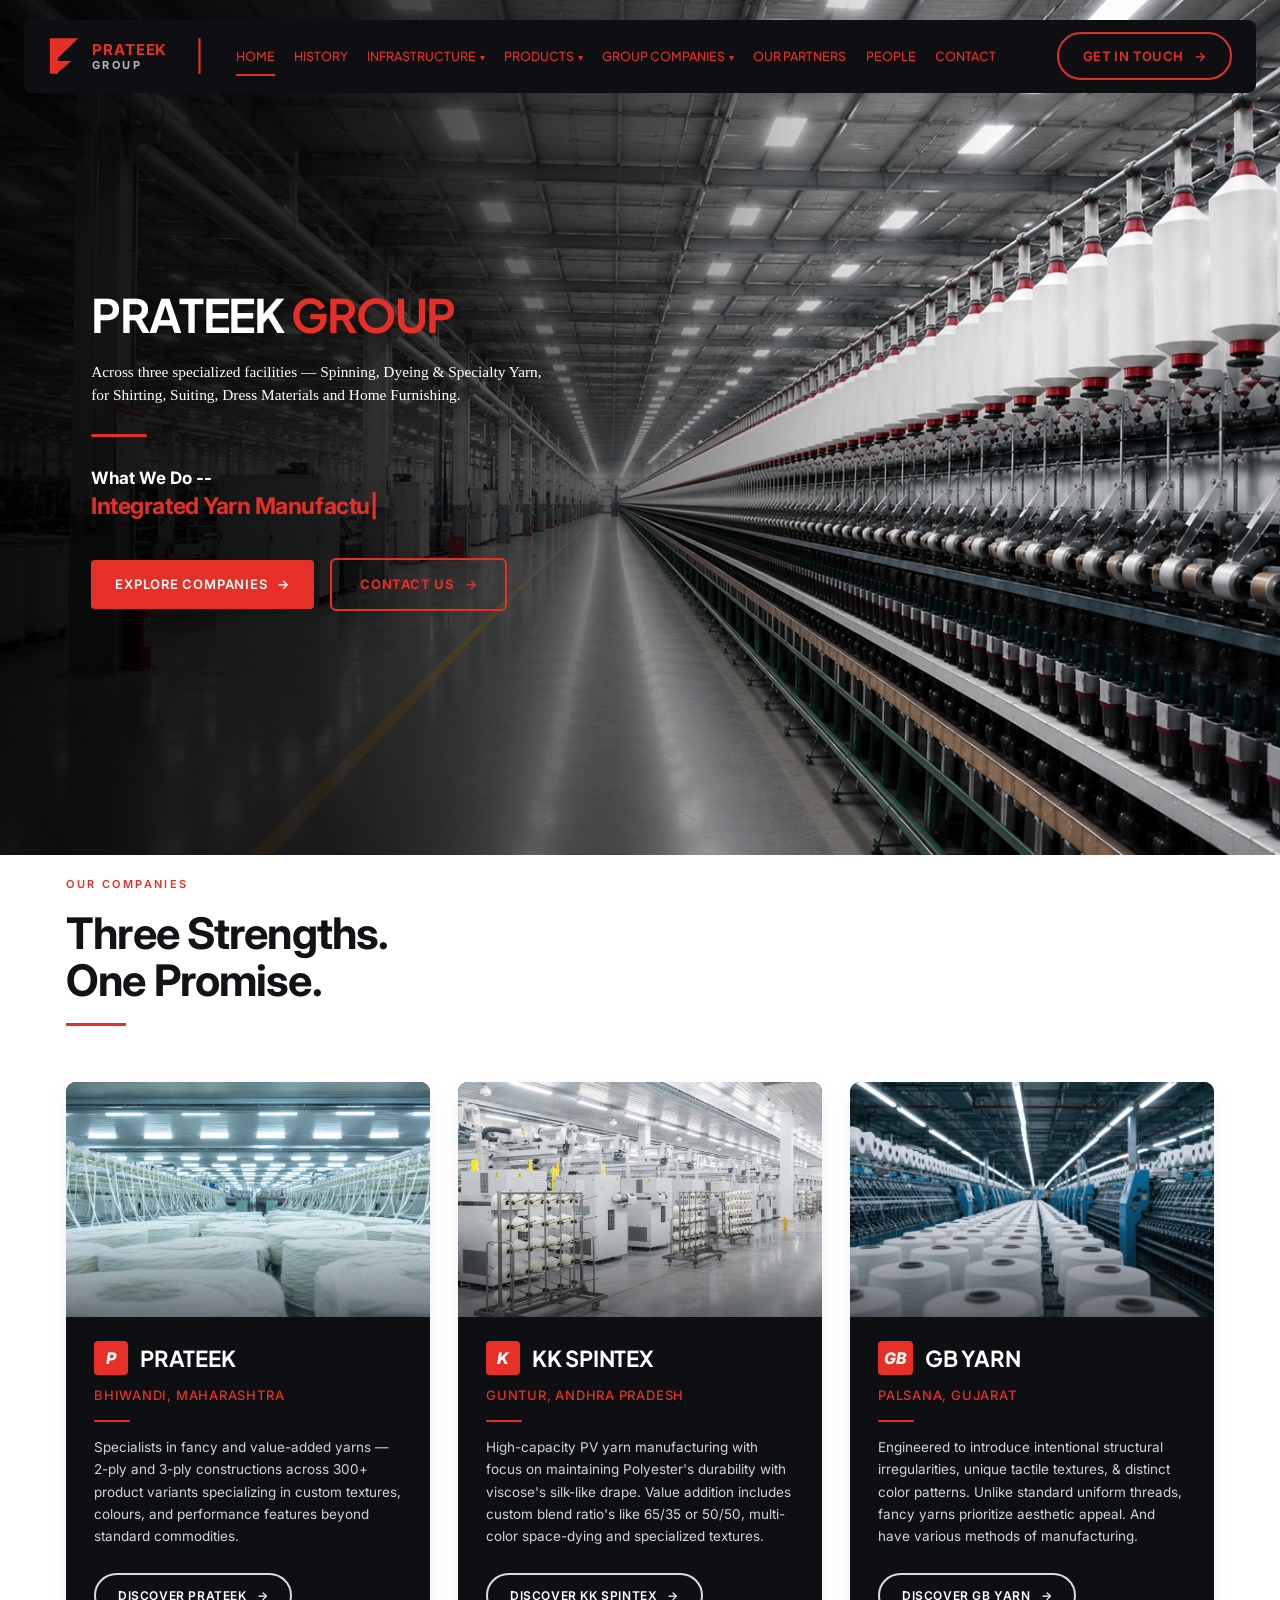
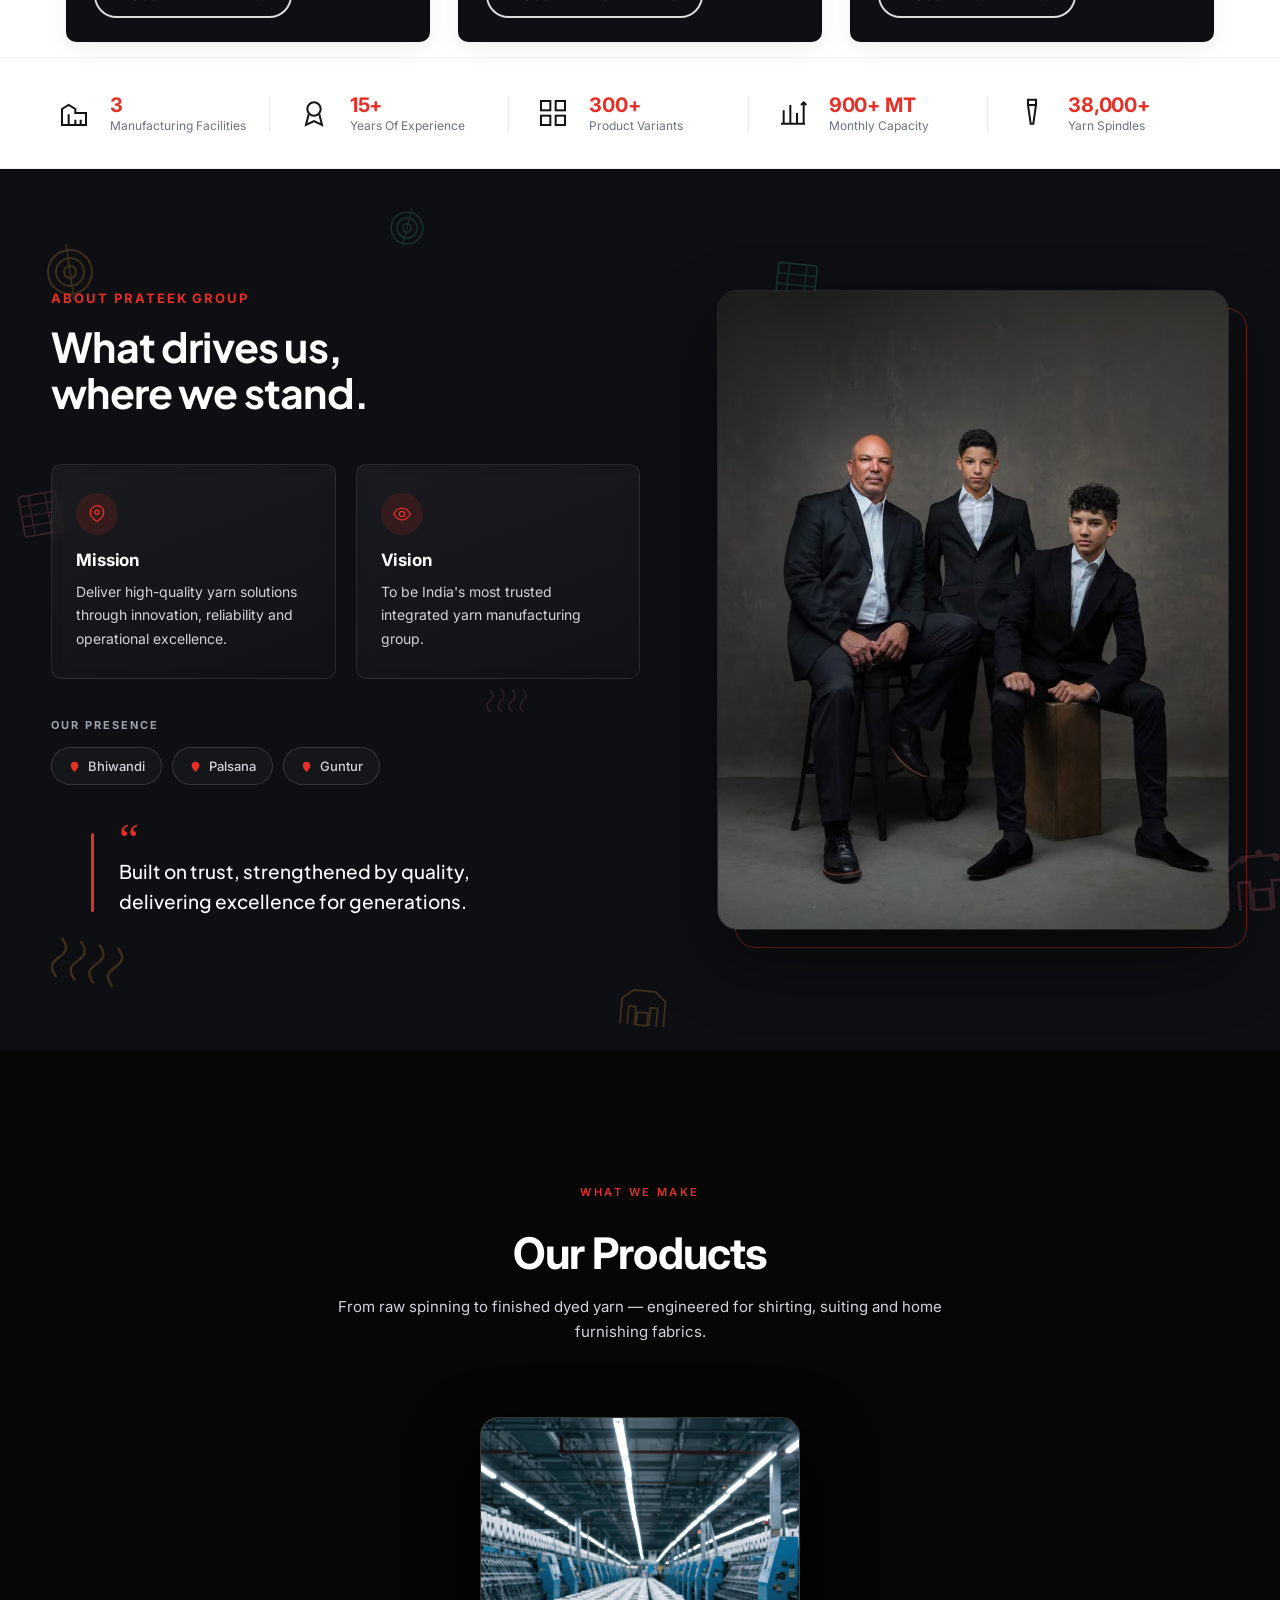
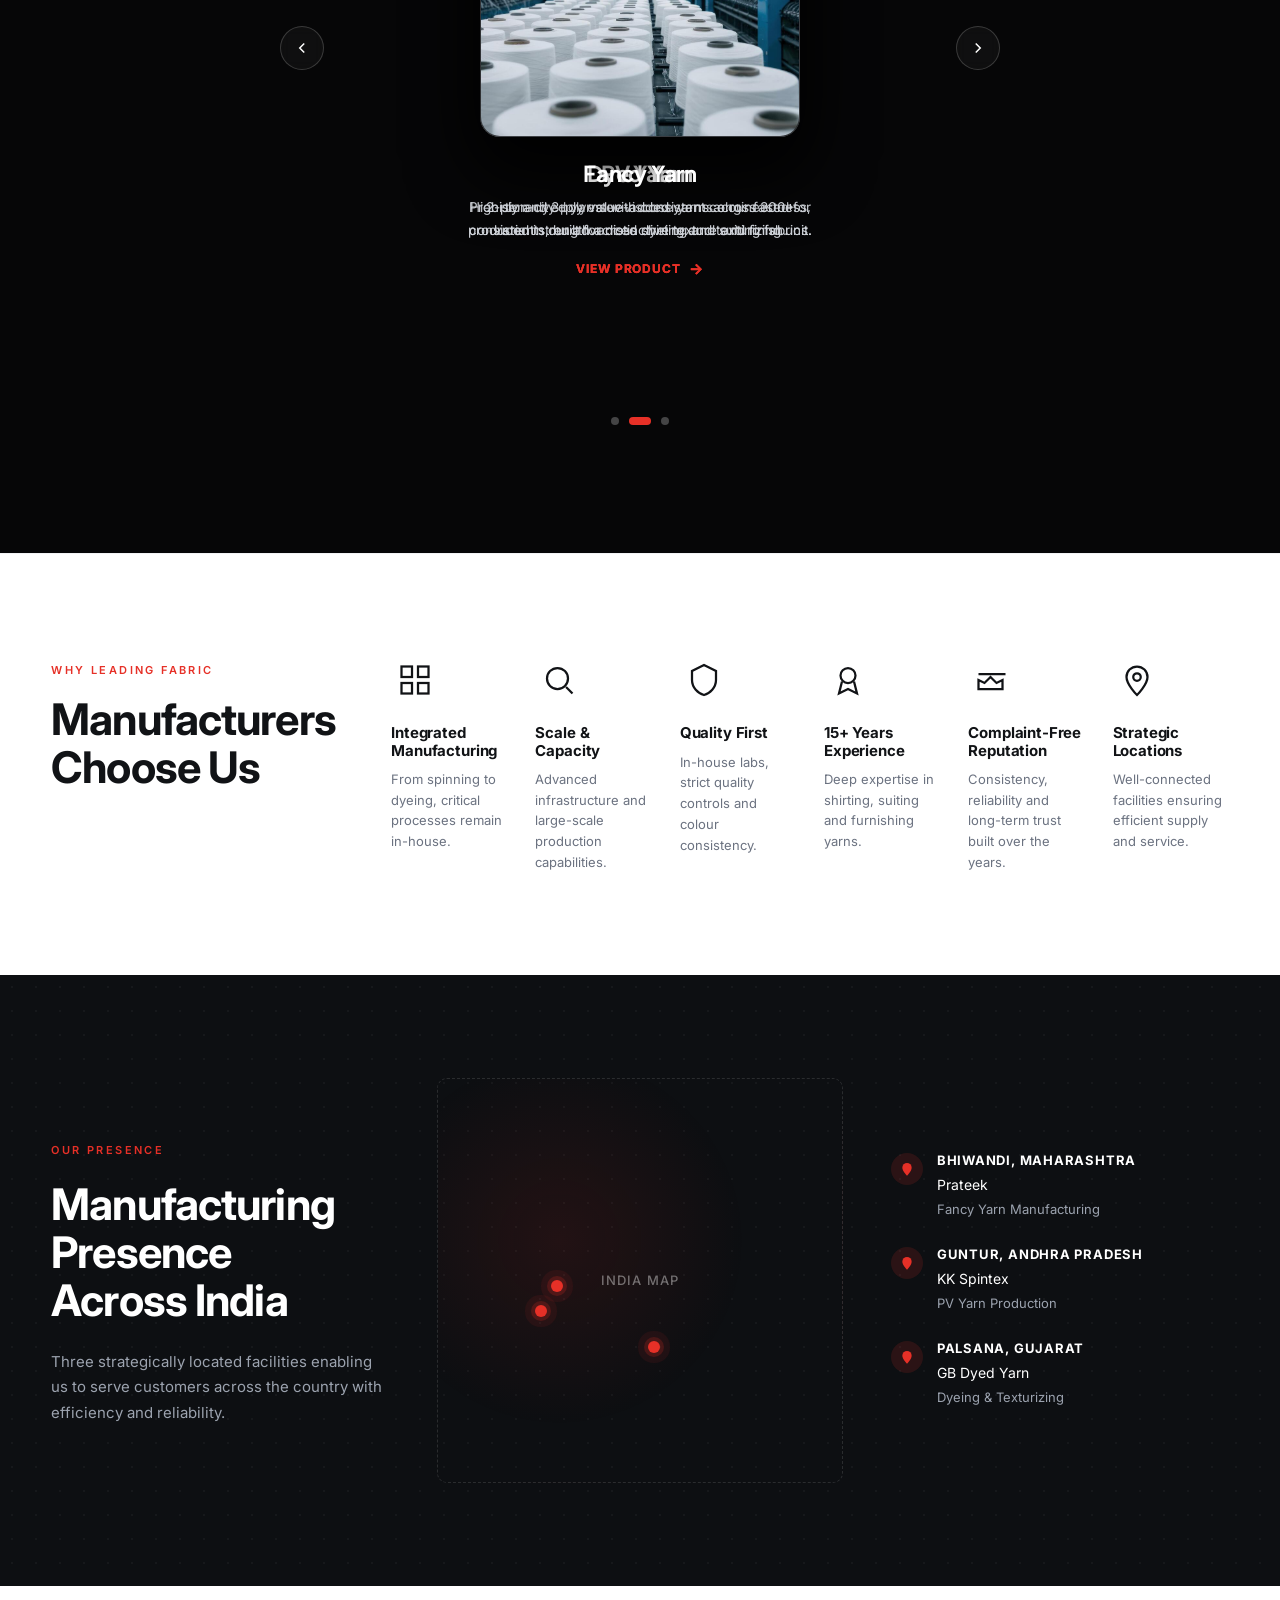
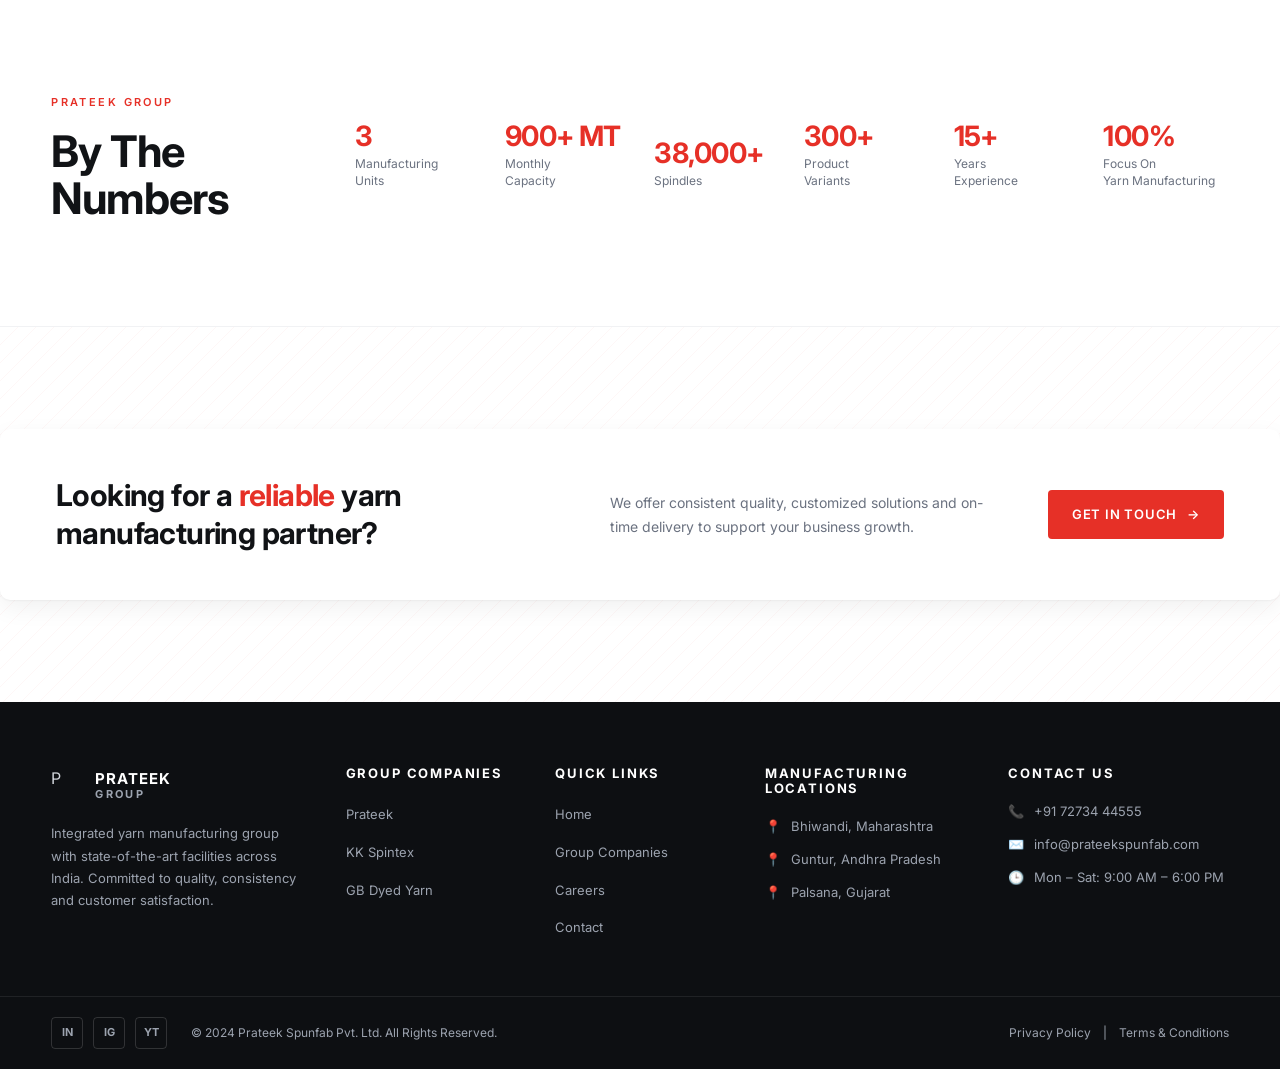
==== commit ab2684a0: "New Pages, Animations, Features Added Added detailed content pages, structures, design for website a" ====
--- a/index.html
+++ b/index.html
@@ -7,7 +7,7 @@
   <title>Prateek Group — Integrated Yarn Manufacturing</title>
   <link rel="preconnect" href="https://fonts.googleapis.com" />
   <link rel="preconnect" href="https://fonts.gstatic.com" crossorigin />
-  <link href="https://fonts.googleapis.com/css2?family=Inter:wght@400;500;600;700;800&family=Montserrat:wght@600&display=swap" rel="stylesheet" />
+  <link href="https://fonts.googleapis.com/css2?family=Inter:wght@400;500;600;700;800&family=Plus+Jakarta+Sans:wght@500;600;700;800&family=Montserrat:wght@600&display=swap" rel="stylesheet" />
   <link rel="stylesheet" href="styles.css" />
 </head>
 <body>
@@ -35,22 +35,42 @@
           <span></span><span></span><span></span>
         </button>
         <ul class="nav-list" id="primary-menu">
+          <li class="nav-separator">|</li>
           <li><a href="index.html" class="active">HOME</a></li>
+          <li><a href="#history">HISTORY</a></li>
+          <li class="has-dropdown">
+            <a href="#" aria-haspopup="true">INFRASTRUCTURE <span class="caret" aria-hidden="true">▾</span></a>
+            <ul class="dropdown">
+              <li><a href="#manufacturing" style="text-align: center">MANUFACTURING</a></li>
+              <li><a href="#qualitycontrol" style="text-align: center">QUALITY CONTROL</a></li>
+              <li><a href="#machinery" style="text-align: center">MACHINERY</a></li>
+              <li><a href="#capacity" style="text-align: center">CAPACITY</a></li>
+              <li><a href="#certifications" style="text-align: center">CERTIFICATIONS</a></li>
+            </ul>
+          </li>
+          <li class="has-dropdown">
+            <a href="#" aria-haspopup="true">PRODUCTS <span class="caret" aria-hidden="true">▾</span></a>
+            <ul class="dropdown">
+              <li><a href="#pvyarn" style="text-align: center">PV YARN</a></li>
+              <li><a href="#dyedyarn" style="text-align: center">DYED YARN</a></li>
+              <li><a href="#fancyyarn" style="text-align: center">FANCY YARN</a></li>
+            </ul>
+          </li>
           <li class="has-dropdown">
             <a href="#" aria-haspopup="true">GROUP COMPANIES <span class="caret" aria-hidden="true">▾</span></a>
             <ul class="dropdown">
-              <li><a href="prateek.html">Prateek</a></li>
-              <li><a href="kk-spintex.html">KK Spintex</a></li>
-              <li><a href="gb-dyed-yarn.html">GB Dyed Yarn</a></li>
+              <li><a href="prateek.html" style="text-align: center">PRATEEK YARN</a></li>
+              <li><a href="kk-spintex.html" style="text-align: center">KK SPINTEX</a></li>
+              <li><a href="gb-dyed-yarn.html" style="text-align: center">GB DYED YARN</a></li>
             </ul>
           </li>
-          <li><a href="#about">ABOUT US</a></li>
-          <li><a href="#careers">CAREERS</a></li>
+          <li><a href="#careers">OUR PARTNERS</a></li>
+          <li><a href="#careers">PEOPLE</a></li>
           <li><a href="contact.html">CONTACT</a></li>
         </ul>
       </nav>
 
-      <a href="contact.html" class="btn btn-primary header-cta">
+      <a href="contact.html" class="btn btn-navbar">
         GET IN TOUCH
         <span class="btn-arrow" aria-hidden="true">→</span>
       </a>
@@ -101,20 +121,19 @@
 
       <div class="container hero-grid">
         <div class="hero-content">
-          <h1 class="hero-title">
-            Integrated Yarn<br/>
-            Manufacturing <span class="accent">Group</span>
+          <h1 class="hero-title">PRATEEK <span class="accent">GROUP</span>
           </h1>
           <p class="hero-subhead">
-            Spinning, dyeing and specialty yarn &mdash; for shirting, suiting, dress material and home furnishings.
+            Across three specialized facilities &mdash; Spinning, Dyeing & Specialty Yarn, for Shirting, Suiting, Dress Materials and Home Furnishing.</p>
           </p>
 
           <div class="hero-divider" aria-hidden="true"></div>
 
           <div class="hero-stat">
-            <div class="hero-stat-number">900+ MT</div>
-            <div class="hero-stat-label">Monthly Capacity</div>
-            <div class="hero-stat-detail">Across three specialized facilities &mdash; spinning, dyeing, specialty yarn</div>
+            <div class="hero-stat-label">What We Do --</div>
+            <div class="hero-stat-number">
+              <span id="typed-text"></span>  
+            </div>
           </div>
 
           <div class="hero-cta">
@@ -129,48 +148,122 @@
       </div>
     </section>
 
+
+      <!-- ===================== OUR COMPANIES ===================== -->
+
+    <section class="companies" id="companies">
+      <div class="container">
+        <div class="section-head">
+          <div class="section-head-left">
+            <span class="eyebrow">Our Companies</span>
+            <h2 class="section-title">
+              Three Strengths.<br />
+              One Promise.
+            </h2>
+            <span class="title-rule" aria-hidden="true"></span>
+          </div>
+          <p class="section-head-right"></p>
+        </div>
+
+        <div class="company-grid" id="company-grid">
+
+          <!-- Card 1: Prateek -->
+          <article class="company-card" data-pos="left">
+            <div class="company-card-image">
+              <img src="images/stock photo 1.jpg" alt="Prateek facility" loading="lazy" />
+            </div>
+            <div class="company-card-body">
+              <div class="company-card-header">
+                <span class="company-mark" aria-hidden="true">P</span>
+                <h3 class="company-name">PRATEEK</h3>
+              </div>
+              <p class="company-location">Bhiwandi, Maharashtra</p>
+              <span class="company-divider" aria-hidden="true"></span>
+              <p class="company-desc">
+                Specialists in fancy and value-added yarns — 
+                2-ply and 3-ply constructions across 300+ product variants specializing in custom textures, colours, and performance features beyond standard commodities.
+              </p>
+              <a href="prateek.html" class="btn btn-card">
+                DISCOVER PRATEEK<span class="btn-arrow" aria-hidden="true">→</span>
+              </a>
+            </div>
+          </article>
+
+          <!-- Card 2: KK Spintex -->
+          <article class="company-card" data-pos="center">
+            <div class="company-card-image">
+              <img src="images/stock photo 2.jpg" alt="KK Spintex facility" loading="lazy" />
+            </div>
+            <div class="company-card-body">
+              <div class="company-card-header">
+                <span class="company-mark" aria-hidden="true">K</span>
+                <h3 class="company-name">KK SPINTEX</h3>
+              </div>
+              <p class="company-location">Guntur, Andhra Pradesh</p>
+              <span class="company-divider" aria-hidden="true"></span>
+              <p class="company-desc">
+                High-capacity PV yarn manufacturing with focus on maintaining Polyester's durability with viscose's silk-like drape.
+                Value addition includes custom blend ratio's like 65/35 or 50/50, multi-color space-dying and specialized textures.
+              </p>
+              <a href="kk-spintex.html" class="btn btn-card">
+                DISCOVER KK SPINTEX <span class="btn-arrow" aria-hidden="true">→</span>
+              </a>
+            </div>
+          </article>
+
+          <!-- Card 3: GB Yarn -->
+          <article class="company-card" data-pos="right">
+            <div class="company-card-image">
+              <img src="images/stock photo 3.jpg" alt="GB Yarn facility" loading="lazy" />
+            </div>
+            <div class="company-card-body">
+              <div class="company-card-header">
+                <span class="company-mark" aria-hidden="true">GB</span>
+                <h3 class="company-name">GB YARN</h3>
+              </div>
+              <p class="company-location">Palsana, Gujarat</p>
+              <span class="company-divider" aria-hidden="true"></span>
+              <p class="company-desc">
+                Engineered to introduce intentional structural irregularities, unique tactile textures, & distinct color patterns. 
+                Unlike standard uniform threads, fancy yarns prioritize aesthetic appeal. And have various methods of manufacturing.
+              </p>
+              <a href="gb-dyed-yarn.html" class="btn btn-card">
+                DISCOVER GB YARN <span class="btn-arrow" aria-hidden="true">→</span>
+              </a>
+            </div>
+          </article>
+
+        </div>
+      </div>
+    </section>
+
     <!-- ===================== STATS BAR ===================== -->
     <section class="stats-bar" aria-label="Company statistics">
       <div class="container stats-grid">
         <div class="stat">
           <div class="stat-icon" aria-hidden="true">
             <svg viewBox="0 0 24 24" fill="none" stroke="currentColor" stroke-width="1.5">
+              <path d="M3 21V9l5-3 5 3v3h8v9z" />
+              <path d="M8 13v8M13 17v4M17 17v4M21 17v4" />
+            </svg>
+          </div>
+          <div class="stat-text">
+            <span class="stat-number" data-target="3">3</span>
+            <span class="stat-label">Manufacturing Facilities</span>
+          </div>
+        </div>
+        <div class="stat">
+          <div class="stat-icon" aria-hidden="true">
+            <svg viewBox="0 0 24 24" fill="none" stroke="currentColor" stroke-width="1.5">
               <circle cx="12" cy="9" r="5" />
               <path d="M8 13l-2 8 6-3 6 3-2-8" />
             </svg>
           </div>
           <div class="stat-text">
-            <span class="stat-number">15+</span>
-            <span class="stat-label">Years<br />Experience</span>
-          </div>
-        </div>
-
-        <div class="stat">
-          <div class="stat-icon" aria-hidden="true">
-            <svg viewBox="0 0 24 24" fill="none" stroke="currentColor" stroke-width="1.5">
-              <path d="M9 2h6v4l-2 14h-2L9 6z" />
-              <path d="M9 6h6" />
-            </svg>
-          </div>
-          <div class="stat-text">
-            <span class="stat-number">38,000+</span>
-            <span class="stat-label">Spindles</span>
-          </div>
-        </div>
-
-        <div class="stat">
-          <div class="stat-icon" aria-hidden="true">
-            <svg viewBox="0 0 24 24" fill="none" stroke="currentColor" stroke-width="1.5">
-              <path d="M3 20h18M5 20V10M10 20V6M15 20v-8M20 20V4" />
-              <path d="M18 6l2-2 2 2" />
-            </svg>
-          </div>
-          <div class="stat-text">
-            <span class="stat-number">900+ MT</span>
-            <span class="stat-label">Monthly<br />Capacity</span>
-          </div>
-        </div>
-
+            <span class="stat-number" data-target="15" data-suffix="+">15+</span>
+            <span class="stat-label">Years Of Experience</span>
+          </div>
+        </div>
         <div class="stat">
           <div class="stat-icon" aria-hidden="true">
             <svg viewBox="0 0 24 24" fill="none" stroke="currentColor" stroke-width="1.5">
@@ -181,219 +274,258 @@
             </svg>
           </div>
           <div class="stat-text">
-            <span class="stat-number">300+</span>
-            <span class="stat-label">Product<br />Variants</span>
-          </div>
-        </div>
-
+            <span class="stat-number" data-target="300" data-suffix="+">300+</span>
+            <span class="stat-label">Product Variants</span>
+          </div>
+        </div>
         <div class="stat">
           <div class="stat-icon" aria-hidden="true">
             <svg viewBox="0 0 24 24" fill="none" stroke="currentColor" stroke-width="1.5">
-              <path d="M3 21V9l5-3 5 3v3h8v9z" />
-              <path d="M8 13v8M13 17v4M17 17v4M21 17v4" />
+              <path d="M3 20h18M5 20V10M10 20V6M15 20v-8M20 20V4" />
+              <path d="M18 6l2-2 2 2" />
             </svg>
           </div>
           <div class="stat-text">
-            <span class="stat-number">3</span>
-            <span class="stat-label">Manufacturing<br />Facilities</span>
+            <span class="stat-number" data-target="900" data-suffix="+ MT">900</span>
+            <span class="stat-label">Monthly Capacity</span>
+          </div>
+        </div>
+        <div class="stat">
+          <div class="stat-icon" aria-hidden="true">
+            <svg viewBox="0 0 24 24" fill="none" stroke="currentColor" stroke-width="1.5">
+              <path d="M9 2h6v4l-2 14h-2L9 6z" />
+              <path d="M9 6h6" />
+            </svg>
+          </div>
+          <div class="stat-text">
+            <span class="stat-number" data-target="38000" data-suffix="+">38,000+</span>
+            <span class="stat-label">Yarn Spindles</span>
           </div>
         </div>
       </div>
     </section>
 
-    <!-- ===================== OUR COMPANIES ===================== -->
-    <section class="companies" id="companies">
-      <div class="container">
-        <div class="section-head section-head-centered">
-          <span class="eyebrow eyebrow-flanked">The Companies Behind</span>
-          <h2 class="section-title section-title-centered">PRATEEK GROUP</h2>
-        </div>
-
-        <div class="company-grid-wrap">
-          <button class="company-nav company-nav-prev" aria-label="Previous company">‹</button>
-          <div class="company-grid">
-
-          <!-- Card 1: Prateek -->
-          <article class="company-card">
-            <div class="company-card-photo"></div>
-            <svg class="card-shape" viewBox="0 0 400 560" preserveAspectRatio="none" aria-hidden="true">
-              <path d="M 0 125 L 400 232 L 400 560 L 0 560 Z" fill="#0D0F12"/>
-              <path d="M 0 125 L 400 232" fill="none" stroke="#E63027" stroke-width="2.5"/>
-            </svg>
-            <div class="company-card-body">
-              <div class="company-card-header">
-                <span class="company-mark" aria-hidden="true">P</span>
-                <h3 class="company-name">PRATEEK</h3>
+        <!-- ===================== Mission Vision ===================== -->
+    <section class="about-card-section" id="mission-vision">
+      <!-- Decorative backdrop: line-art icons representing yarn, spindles,
+           fabric and factories, scattered across the dark canvas. Purely
+           ambient — aria-hidden, no semantic content. -->
+      <div class="about-bg-icons" aria-hidden="true">
+        <svg class="bg-icon bg-icon-1 tint-amber" viewBox="0 0 64 64" fill="none"><circle cx="32" cy="32" r="22" stroke="currentColor" stroke-width="2"/><circle cx="32" cy="32" r="14" stroke="currentColor" stroke-width="2"/><circle cx="32" cy="32" r="6" stroke="currentColor" stroke-width="2"/><line x1="32" y1="4" x2="32" y2="60" stroke="currentColor" stroke-width="1.5"/></svg>
+
+        <svg class="bg-icon bg-icon-2 tint-teal" viewBox="0 0 64 64" fill="none"><rect x="10" y="8" width="44" height="48" rx="3" stroke="currentColor" stroke-width="2"/><path d="M10 20h44M10 32h44M10 44h44" stroke="currentColor" stroke-width="1.5"/><path d="M22 8v48M42 8v48" stroke="currentColor" stroke-width="1.5"/></svg>
+
+        <svg class="bg-icon bg-icon-3 tint-rose" viewBox="0 0 64 64" fill="none"><path d="M8 50V22l12-10h24l12 10v28" stroke="currentColor" stroke-width="2"/><path d="M16 50V30h8v20M40 50V30h8v20" stroke="currentColor" stroke-width="2"/><rect x="26" y="36" width="12" height="14" stroke="currentColor" stroke-width="2"/><circle cx="20" cy="14" r="2.5" fill="currentColor"/><circle cx="32" cy="10" r="2.5" fill="currentColor"/><circle cx="44" cy="14" r="2.5" fill="currentColor"/></svg>
+
+        <svg class="bg-icon bg-icon-4 tint-amber" viewBox="0 0 64 64" fill="none"><path d="M6 14c6 6 6 10 0 16s-6 10 0 16M22 14c6 6 6 10 0 16s-6 10 0 16M38 14c6 6 6 10 0 16s-6 10 0 16M54 14c6 6 6 10 0 16s-6 10 0 16" stroke="currentColor" stroke-width="2" stroke-linecap="round"/></svg>
+
+        <svg class="bg-icon bg-icon-5 tint-teal" viewBox="0 0 64 64" fill="none"><circle cx="32" cy="32" r="22" stroke="currentColor" stroke-width="2"/><circle cx="32" cy="32" r="14" stroke="currentColor" stroke-width="2"/><circle cx="32" cy="32" r="6" stroke="currentColor" stroke-width="2"/><line x1="32" y1="4" x2="32" y2="60" stroke="currentColor" stroke-width="1.5"/></svg>
+
+        <svg class="bg-icon bg-icon-6 tint-rose" viewBox="0 0 64 64" fill="none"><rect x="10" y="8" width="44" height="48" rx="3" stroke="currentColor" stroke-width="2"/><path d="M10 20h44M10 32h44M10 44h44" stroke="currentColor" stroke-width="1.5"/><path d="M22 8v48M42 8v48" stroke="currentColor" stroke-width="1.5"/></svg>
+
+        <svg class="bg-icon bg-icon-7 tint-amber" viewBox="0 0 64 64" fill="none"><path d="M8 50V22l12-10h24l12 10v28" stroke="currentColor" stroke-width="2"/><path d="M16 50V30h8v20M40 50V30h8v20" stroke="currentColor" stroke-width="2"/><rect x="26" y="36" width="12" height="14" stroke="currentColor" stroke-width="2"/></svg>
+
+        <svg class="bg-icon bg-icon-8 tint-rose" viewBox="0 0 64 64" fill="none"><path d="M6 14c6 6 6 10 0 16s-6 10 0 16M22 14c6 6 6 10 0 16s-6 10 0 16M38 14c6 6 6 10 0 16s-6 10 0 16M54 14c6 6 6 10 0 16s-6 10 0 16" stroke="currentColor" stroke-width="2" stroke-linecap="round"/></svg>
+      </div>
+
+      <div class="container about-card-inner">
+
+        <div class="about-card">
+          <div class="about-content">
+            <span class="section-tag">ABOUT PRATEEK GROUP</span>
+            <h2 class="about-heading">
+              What drives us,<br />
+              where we stand.
+            </h2>
+
+            <div class="pillar-grid">
+              <div class="pillar-card">
+                <span class="pillar-icon" aria-hidden="true">
+                  <svg viewBox="0 0 24 24" fill="none" stroke="currentColor" stroke-width="1.6"><path d="M12 21c5-3 8-7 8-11a8 8 0 10-16 0c0 4 3 8 8 11z"/><circle cx="12" cy="10" r="2.5"/></svg>
+                </span>
+                <h3>Mission</h3>
+                <p>
+                  Deliver high-quality yarn solutions through
+                  innovation, reliability and operational excellence.
+                </p>
               </div>
-              <p class="company-sub">Fancy Yarns &amp; Value-Added Yarns</p>
-              <ul class="company-list">
-                <li><span class="company-list-icon" aria-hidden="true">
-                  <svg viewBox="0 0 24 24" fill="none" stroke="currentColor" stroke-width="1.5"><circle cx="12" cy="8" r="5"/><path d="M8.5 13 7 22l5-3 5 3-1.5-9"/></svg>
-                </span>2-ply and 3-ply yarns</li>
-                <li><span class="company-list-icon" aria-hidden="true">
-                  <svg viewBox="0 0 24 24" fill="none" stroke="currentColor" stroke-width="1.5"><rect x="4" y="4" width="7" height="7" rx="1"/><rect x="13" y="4" width="7" height="7" rx="1"/><rect x="4" y="13" width="7" height="7" rx="1"/><rect x="13" y="13" width="7" height="7" rx="1"/></svg>
-                </span>300+ product variants</li>
-                <li><span class="company-list-icon" aria-hidden="true">
-                  <svg viewBox="0 0 24 24" fill="none" stroke="currentColor" stroke-width="1.5"><path d="M5 21V9l7-5 7 5v12"/><path d="M9 21v-6h6v6"/><path d="M5 9h14"/></svg>
-                </span>Fancy yarn specialist</li>
-                <li><span class="company-list-icon" aria-hidden="true">
-                  <svg viewBox="0 0 24 24" fill="none" stroke="currentColor" stroke-width="1.5"><path d="M12 21s7-6.5 7-12a7 7 0 0 0-14 0c0 5.5 7 12 7 12Z"/><circle cx="12" cy="9" r="2.5"/></svg>
-                </span>Bhiwandi, Maharashtra</li>
-              </ul>
-              <a href="prateek.html" class="company-link">
-                <span class="company-link-text">DISCOVER PRATEEK</span>
-                <span class="company-link-arrow" aria-hidden="true">→</span>
+
+              <div class="pillar-card">
+                <span class="pillar-icon" aria-hidden="true">
+                  <svg viewBox="0 0 24 24" fill="none" stroke="currentColor" stroke-width="1.6"><path d="M2 12s4-7 10-7 10 7 10 7-4 7-10 7-10-7-10-7z"/><circle cx="12" cy="12" r="3.2"/></svg>
+                </span>
+                <h3>Vision</h3>
+                <p>
+                  To be India's most trusted integrated yarn manufacturing group.
+                </p>
+              </div>
+            </div>
+
+            <div class="presence-chips">
+              <span class="presence-chips-label">Our Presence</span>
+              <div class="chip-row">
+                <span class="chip"><svg viewBox="0 0 24 24" fill="currentColor"><path d="M12 22s7-7 7-12a7 7 0 10-14 0c0 5 7 12 7 12z"/></svg>Bhiwandi</span>
+                <span class="chip"><svg viewBox="0 0 24 24" fill="currentColor"><path d="M12 22s7-7 7-12a7 7 0 10-14 0c0 5 7 12 7 12z"/></svg>Palsana</span>
+                <span class="chip"><svg viewBox="0 0 24 24" fill="currentColor"><path d="M12 22s7-7 7-12a7 7 0 10-14 0c0 5 7 12 7 12z"/></svg>Guntur</span>
+              </div>
+            </div>
+
+            <blockquote>
+              <span class="quote-mark" aria-hidden="true">&ldquo;</span>
+              Built on trust, strengthened by quality,
+              delivering excellence for generations.
+            </blockquote>
+          </div>
+
+          <div class="about-image">
+            <img src="images/management.jpg" alt="Prateek Group Leadership">
+          </div>
+        </div>
+
+      </div>
+    </section>
+
+    <!-- ===================== PRODUCTS ===================== -->
+    <section class="products-section" id="products">
+      <canvas id="strandsCanvas" class="strands-canvas" aria-hidden="true"></canvas>
+
+      <div class="container products-inner">
+        <div class="products-head">
+          <span class="eyebrow eyebrow-on-dark">What We Make</span>
+          <h2 class="section-title products-title">Our Products</h2>
+          <p class="products-sub">
+            From raw spinning to finished dyed yarn — engineered for
+            shirting, suiting and home furnishing fabrics.
+          </p>
+        </div>
+
+        <div class="product-carousel" id="productCarousel">
+          <div class="carousel-track" id="carouselTrack">
+
+            <article class="product-slide" data-index="0">
+              <div class="product-slide-image">
+                <img src="images/stock photo 1.jpg" alt="PV Yarn" loading="lazy" />
+              </div>
+              <h3 class="product-slide-name">PV Yarn</h3>
+              <p class="product-slide-desc">
+                High-tenacity polyester-viscose yarns engineered for
+                consistent strength across shirting and suiting fabrics.
+              </p>
+              <a href="pv-yarn.html" class="product-slide-link">
+                View Product <span class="btn-arrow" aria-hidden="true">→</span>
               </a>
-            </div>
-          </article>
-
-          <!-- Card 2: KK Spintex (light variant) -->
-          <article class="company-card company-card-light">
-            <div class="company-card-photo" style="background-image: url('images/hero.jpg');"></div>
-            <svg class="card-shape" viewBox="0 0 400 560" preserveAspectRatio="none" aria-hidden="true">
-              <path d="M 0 125 L 400 232 L 400 560 L 0 560 Z" fill="#FFFFFF"/>
-              <path d="M 0 125 L 400 232" fill="none" stroke="#E63027" stroke-width="2.5"/>
-            </svg>
-            <div class="company-card-body">
-              <div class="company-card-header">
-                <span class="company-mark" aria-hidden="true">K</span>
-                <h3 class="company-name">KK SPINTEX</h3>
+            </article>
+
+            <article class="product-slide" data-index="1">
+              <div class="product-slide-image">
+                <img src="images/stock photo 2.jpg" alt="Dyed Yarn" loading="lazy" />
               </div>
-              <p class="company-sub">PV Yarn Manufacturing</p>
-              <ul class="company-list">
-                <li><span class="company-list-icon" aria-hidden="true">
-                  <svg viewBox="0 0 24 24" fill="none" stroke="currentColor" stroke-width="1.5"><path d="M6 21V8l3-5h6l3 5v13"/><path d="M9 21v-6h6v6"/><path d="M6 12h12"/></svg>
-                </span>38,000+ spindles</li>
-                <li><span class="company-list-icon" aria-hidden="true">
-                  <svg viewBox="0 0 24 24" fill="none" stroke="currentColor" stroke-width="1.5"><path d="M4 19h16"/><path d="M7 19v-6l4-4 3 3 5-6"/></svg>
-                </span>500+ MT monthly capacity</li>
-                <li><span class="company-list-icon" aria-hidden="true">
-                  <svg viewBox="0 0 24 24" fill="none" stroke="currentColor" stroke-width="1.5"><path d="M3 9c2 -2 4 2 6 0s4 2 6 0 4 2 6 0"/><path d="M3 15c2 -2 4 2 6 0s4 2 6 0 4 2 6 0"/></svg>
-                </span>Micro-denier expertise</li>
-                <li><span class="company-list-icon" aria-hidden="true">
-                  <svg viewBox="0 0 24 24" fill="none" stroke="currentColor" stroke-width="1.5"><path d="M12 21s7-6.5 7-12a7 7 0 0 0-14 0c0 5.5 7 12 7 12Z"/><circle cx="12" cy="9" r="2.5"/></svg>
-                </span>Guntur, Andhra Pradesh</li>
-              </ul>
-              <a href="kk-spintex.html" class="company-link">
-                <span class="company-link-text">DISCOVER KK SPINTEX</span>
-                <span class="company-link-arrow" aria-hidden="true">→</span>
+              <h3 class="product-slide-name">Dyed Yarn</h3>
+              <p class="product-slide-desc">
+                Precision-dyed yarns with consistent colour fastness,
+                produced in our advanced dyeing and texturizing unit.
+              </p>
+              <a href="dyed-yarn.html" class="product-slide-link">
+                View Product <span class="btn-arrow" aria-hidden="true">→</span>
               </a>
-            </div>
-          </article>
-
-          <!-- Card 3: GB Dyed Yarn -->
-          <article class="company-card">
-            <div class="company-card-photo"></div>
-            <svg class="card-shape" viewBox="0 0 400 560" preserveAspectRatio="none" aria-hidden="true">
-              <path d="M 0 125 L 400 232 L 400 560 L 0 560 Z" fill="#0D0F12"/>
-              <path d="M 0 125 L 400 232" fill="none" stroke="#E63027" stroke-width="2.5"/>
-            </svg>
-            <div class="company-card-body">
-              <div class="company-card-header">
-                <span class="company-mark" aria-hidden="true">GB</span>
-                <h3 class="company-name">GB DYED YARN</h3>
+            </article>
+
+            <article class="product-slide" data-index="2">
+              <div class="product-slide-image">
+                <img src="images/stock photo 3.jpg" alt="Fancy Yarn" loading="lazy" />
               </div>
-              <p class="company-sub">Yarn Dyeing &amp; Texturizing</p>
-              <ul class="company-list">
-                <li><span class="company-list-icon" aria-hidden="true">
-                  <svg viewBox="0 0 24 24" fill="none" stroke="currentColor" stroke-width="1.5"><path d="M4 19h16"/><path d="M7 19v-6l4-4 3 3 5-6"/></svg>
-                </span>400+ MT monthly capacity</li>
-                <li><span class="company-list-icon" aria-hidden="true">
-                  <svg viewBox="0 0 24 24" fill="none" stroke="currentColor" stroke-width="1.5"><rect x="4" y="3" width="16" height="18" rx="1"/><path d="M8 8h8M8 12h8M8 16h5"/></svg>
-                </span>Advanced dyeing lab</li>
-                <li><span class="company-list-icon" aria-hidden="true">
-                  <svg viewBox="0 0 24 24" fill="none" stroke="currentColor" stroke-width="1.5"><path d="M12 3v6"/><circle cx="12" cy="13" r="7"/><path d="M9 13a3 3 0 0 1 6 0"/></svg>
-                </span>Texturizing unit</li>
-                <li><span class="company-list-icon" aria-hidden="true">
-                  <svg viewBox="0 0 24 24" fill="none" stroke="currentColor" stroke-width="1.5"><path d="M12 21s7-6.5 7-12a7 7 0 0 0-14 0c0 5.5 7 12 7 12Z"/><circle cx="12" cy="9" r="2.5"/></svg>
-                </span>Palsana, Gujarat</li>
-              </ul>
-              <a href="gb-dyed-yarn.html" class="company-link">
-                <span class="company-link-text">DISCOVER GB DYED YARN</span>
-                <span class="company-link-arrow" aria-hidden="true">→</span>
+              <h3 class="product-slide-name">Fancy Yarn</h3>
+              <p class="product-slide-desc">
+                2-ply and 3-ply value-added yarns across 300+ variants,
+                built for distinctive texture and finish.
+              </p>
+              <a href="fancy-yarn.html" class="product-slide-link">
+                View Product <span class="btn-arrow" aria-hidden="true">→</span>
               </a>
-            </div>
-          </article>
-
-          </div>
-          <button class="company-nav company-nav-next" aria-label="Next company">›</button>
+            </article>
+
+          </div>
+
+          <button class="carousel-nav carousel-nav-prev" id="carouselPrev" aria-label="Previous product">
+            <svg viewBox="0 0 24 24" fill="none" stroke="currentColor" stroke-width="2"><path d="M15 18l-6-6 6-6"/></svg>
+          </button>
+          <button class="carousel-nav carousel-nav-next" id="carouselNext" aria-label="Next product">
+            <svg viewBox="0 0 24 24" fill="none" stroke="currentColor" stroke-width="2"><path d="M9 18l6-6-6-6"/></svg>
+          </button>
+
+          <div class="carousel-dots" id="carouselDots" role="tablist" aria-label="Product slides"></div>
         </div>
       </div>
     </section>
 
     <!-- ===================== WHY CHOOSE US ===================== -->
     <section class="why">
-      <div class="why-visual" aria-hidden="true">
-        <div class="why-photo"></div>
-      </div>
       <div class="container">
-        <div class="why-inner">
-          <div class="why-head">
-            <span class="why-eyebrow">WHY LEADING</span>
-            <h2 class="why-title-main">Fabric Manufacturers<br />Choose Prateek Group</h2>
-            <p class="why-sub">Built on experience, driven by quality, and trusted by fabric manufacturers across India for consistent performance and reliability.</p>
-          </div>
-
-          <div class="why-grid">
-            <div class="why-item">
-              <div class="why-icon" aria-hidden="true">
-                <svg viewBox="0 0 24 24" fill="none" stroke="currentColor" stroke-width="1.5" stroke-linecap="round" stroke-linejoin="round">
-                  <path d="M2 22h20"/><path d="M4 22V9l5 3.5V9l5 3.5V9l5 3.5V22"/><path d="M7 16h.01M12 16h.01M17 16h.01"/>
-                </svg>
-              </div>
-              <h3 class="why-title">Integrated Manufacturing</h3>
-              <p class="why-desc">From spinning to fancy yarns and dyeing, critical manufacturing processes are managed in-house.</p>
-            </div>
-
-            <div class="why-item">
-              <div class="why-icon" aria-hidden="true">
-                <svg viewBox="0 0 24 24" fill="none" stroke="currentColor" stroke-width="1.5" stroke-linecap="round" stroke-linejoin="round">
-                  <path d="M21 16V8a2 2 0 0 0-1-1.73l-7-4a2 2 0 0 0-2 0l-7 4A2 2 0 0 0 3 8v8a2 2 0 0 0 1 1.73l7 4a2 2 0 0 0 2 0l7-4A2 2 0 0 0 21 16z"/><path d="m3.3 7 8.7 5 8.7-5M12 22V12"/>
-                </svg>
-              </div>
-              <h3 class="why-title">Scale &amp; Capacity</h3>
-              <p class="why-desc">Advanced infrastructure and large-scale production capabilities to meet growing demands.</p>
-            </div>
-
-            <div class="why-item">
-              <div class="why-icon" aria-hidden="true">
-                <svg viewBox="0 0 24 24" fill="none" stroke="currentColor" stroke-width="1.5" stroke-linecap="round" stroke-linejoin="round">
-                  <path d="M20 13c0 5-3.5 7.5-7.66 8.95a1 1 0 0 1-.67-.01C7.5 20.5 4 18 4 13V6a1 1 0 0 1 1-1c2 0 4.5-1.2 6.24-2.72a1.17 1.17 0 0 1 1.52 0C14.51 3.81 17 5 19 5a1 1 0 0 1 1 1z"/><path d="m9 12 2 2 4-4"/>
-                </svg>
-              </div>
-              <h3 class="why-title">Quality First</h3>
-              <p class="why-desc">In-house labs, strict quality controls and colour consistency in every lot.</p>
-            </div>
-
-            <div class="why-item">
-              <div class="why-icon" aria-hidden="true">
-                <svg viewBox="0 0 24 24" fill="none" stroke="currentColor" stroke-width="1.5" stroke-linecap="round" stroke-linejoin="round">
-                  <path d="m15.477 12.89 1.515 8.526a.5.5 0 0 1-.81.47l-3.58-2.687a1 1 0 0 0-1.197 0l-3.586 2.686a.5.5 0 0 1-.81-.469l1.514-8.526"/><circle cx="12" cy="8" r="6"/>
-                </svg>
-              </div>
-              <h3 class="why-title">15+ Years Experience</h3>
-              <p class="why-desc">Deep expertise in shirting, suiting and furnishing yarns with a strong understanding of the industry.</p>
-            </div>
-
-            <div class="why-item">
-              <div class="why-icon" aria-hidden="true">
-                <svg viewBox="0 0 24 24" fill="none" stroke="currentColor" stroke-width="1.5" stroke-linecap="round" stroke-linejoin="round">
-                  <path d="m11 17 2 2a1 1 0 1 0 3-3"/><path d="m14 14 2.5 2.5a1 1 0 1 0 3-3l-3.88-3.88a3 3 0 0 0-4.24 0l-.88.88a1 1 0 1 1-3-3l2.81-2.81a5.79 5.79 0 0 1 7.06-.87l.47.28a2 2 0 0 0 1.42.25L21 4"/><path d="m21 3 1 11h-2"/><path d="M3 3 2 14l6.5 6.5a1 1 0 1 0 3-3"/><path d="M3 4h8"/>
-                </svg>
-              </div>
-              <h3 class="why-title">Complaint-Free Reputation</h3>
-              <p class="why-desc">Consistency, reliability and long-term trust have earned us a complaint-free track record.</p>
-            </div>
-
-            <div class="why-item">
-              <div class="why-icon" aria-hidden="true">
-                <svg viewBox="0 0 24 24" fill="none" stroke="currentColor" stroke-width="1.5" stroke-linecap="round" stroke-linejoin="round">
-                  <path d="M20 10c0 4.4-5.6 9.4-7.4 11a1 1 0 0 1-1.2 0C9.6 19.4 4 14.4 4 10a8 8 0 0 1 16 0"/><circle cx="12" cy="10" r="3"/>
-                </svg>
-              </div>
-              <h3 class="why-title">Strategic Locations</h3>
-              <p class="why-desc">Well-connected facilities ensuring efficient supply and on-time delivery across India.</p>
-            </div>
+        <div class="why-head">
+          <span class="eyebrow">Why Leading Fabric</span>
+          <h2 class="section-title">Manufacturers<br />Choose Us</h2>
+        </div>
+
+        <div class="why-grid">
+          <div class="why-item">
+            <div class="why-icon" aria-hidden="true">
+              <svg viewBox="0 0 24 24" fill="none" stroke="currentColor" stroke-width="1.5">
+                <rect x="3" y="3" width="7" height="7" /><rect x="14" y="3" width="7" height="7" />
+                <rect x="3" y="14" width="7" height="7" /><rect x="14" y="14" width="7" height="7" />
+              </svg>
+            </div>
+            <h3 class="why-title">Integrated Manufacturing</h3>
+            <p class="why-desc">From spinning to dyeing, critical processes remain in-house.</p>
+          </div>
+
+          <div class="why-item">
+            <div class="why-icon" aria-hidden="true">
+              <svg viewBox="0 0 24 24" fill="none" stroke="currentColor" stroke-width="1.5">
+                <circle cx="11" cy="11" r="7" /><path d="M21 21l-4.3-4.3" />
+              </svg>
+            </div>
+            <h3 class="why-title">Scale &amp; Capacity</h3>
+            <p class="why-desc">Advanced infrastructure and large-scale production capabilities.</p>
+          </div>
+
+          <div class="why-item">
+            <div class="why-icon" aria-hidden="true">
+              <svg viewBox="0 0 24 24" fill="none" stroke="currentColor" stroke-width="1.5">
+                <path d="M12 2l8 4v6c0 5-4 9-8 10-4-1-8-5-8-10V6z" />
+              </svg>
+            </div>
+            <h3 class="why-title">Quality First</h3>
+            <p class="why-desc">In-house labs, strict quality controls and colour consistency.</p>
+          </div>
+
+          <div class="why-item">
+            <div class="why-icon" aria-hidden="true">
+              <svg viewBox="0 0 24 24" fill="none" stroke="currentColor" stroke-width="1.5">
+                <circle cx="12" cy="9" r="5" /><path d="M8 13l-2 8 6-3 6 3-2-8" />
+              </svg>
+            </div>
+            <h3 class="why-title">15+ Years Experience</h3>
+            <p class="why-desc">Deep expertise in shirting, suiting and furnishing yarns.</p>
+          </div>
+
+          <div class="why-item">
+            <div class="why-icon" aria-hidden="true">
+              <svg viewBox="0 0 24 24" fill="none" stroke="currentColor" stroke-width="1.5">
+                <path d="M3 12l4 2 4-4 4 4 4-2v6H3zM3 8h18" />
+              </svg>
+            </div>
+            <h3 class="why-title">Complaint-Free Reputation</h3>
+            <p class="why-desc">Consistency, reliability and long-term trust built over the years.</p>
+          </div>
+
+          <div class="why-item">
+            <div class="why-icon" aria-hidden="true">
+              <svg viewBox="0 0 24 24" fill="none" stroke="currentColor" stroke-width="1.5">
+                <path d="M12 22s7-7 7-12a7 7 0 10-14 0c0 5 7 12 7 12z" /><circle cx="12" cy="10" r="2.5" />
+              </svg>
+            </div>
+            <h3 class="why-title">Strategic Locations</h3>
+            <p class="why-desc">Well-connected facilities ensuring efficient supply and service.</p>
           </div>
         </div>
       </div>
@@ -417,22 +549,10 @@
 
         <div class="presence-map" aria-hidden="true">
           <div class="map-placeholder">
-            <!-- Real India map (state boundaries), rendered to JPG from
-                 public GeoJSON boundary data (geohacker/india on GitHub,
-                 sourced from GADM). Pin positions below are percentages
-                 computed from each city's actual lat/lon, mapped through the
-                 exact same projection/crop used to render the JPG, so they
-                 land precisely on the right spot. -->
-            <img src="images/india-map.jpg" alt="" class="india-map-img" />
-
-            <!-- Palsana, Gujarat (21.16°N, 72.97°E) -->
-            <span class="india-pin" style="left: 18.86%; top: 49.9%;"></span>
-
-            <!-- Bhiwandi, Maharashtra (19.30°N, 73.06°E) -->
-            <span class="india-pin" style="left: 19.14%; top: 55.79%;"></span>
-
-            <!-- Guntur, Andhra Pradesh (16.31°N, 80.43°E) -->
-            <span class="india-pin" style="left: 42.49%; top: 65.26%;"></span>
+            <span class="placeholder-label placeholder-label-dark">India Map</span>
+            <span class="map-pin map-pin-1"></span>
+            <span class="map-pin map-pin-2"></span>
+            <span class="map-pin map-pin-3"></span>
           </div>
         </div>
 
@@ -468,37 +588,6 @@
               <p class="location-company">GB Dyed Yarn</p>
               <p class="location-type">Dyeing &amp; Texturizing</p>
             </div>
-          </div>
-        </div>
-      </div>
-    </section>
-
-    <!-- ===================== MANUFACTURING INFRASTRUCTURE ===================== -->
-    <section class="infra">
-      <div class="infra-overlay"></div>
-      <div class="container infra-inner">
-        <h2 class="infra-title">Trusted Manufacturing Infrastructure</h2>
-        <div class="infra-divider" aria-hidden="true"></div>
-
-        <div class="infra-stats">
-          <div class="infra-stat">
-            <span class="infra-stat-number">38,000+</span>
-            <span class="infra-stat-label">Spindles</span>
-          </div>
-
-          <div class="infra-stat">
-            <span class="infra-stat-number">900+ MT</span>
-            <span class="infra-stat-label">Monthly Capacity</span>
-          </div>
-
-          <div class="infra-stat">
-            <span class="infra-stat-number">Advanced</span>
-            <span class="infra-stat-label">Dyeing &amp; Texturizing</span>
-          </div>
-
-          <div class="infra-stat">
-            <span class="infra-stat-number">300+</span>
-            <span class="infra-stat-label">Product Variants</span>
           </div>
         </div>
       </div>
@@ -632,5 +721,511 @@
   </footer>
 
   <script src="script.js"></script>
+  <script>
+  let lastScroll = 0;
+  const header = document.querySelector('.header');
+  window.addEventListener('scroll', () => {
+    const currentScroll = window.pageYOffset;
+
+    if (currentScroll <= 0) {
+        header.classList.remove('header-hidden');
+        return;
+    }
+
+    if (
+        currentScroll > lastScroll &&
+        !header.classList.contains('header-hidden')
+    ) {
+        header.classList.add('header-hidden');
+    } else if (
+        currentScroll < lastScroll &&
+        header.classList.contains('header-hidden')
+    ) {
+        header.classList.remove('header-hidden');
+    }
+
+    lastScroll = currentScroll;
+});
+</script>
+<script>
+const phrases = [
+  "Integrated Yarn Manufacturing",
+  "Premium Dyed Yarn Solutions",
+  "Specialty Yarn Production",
+  "High-Capacity Textile Manufacturing"
+];
+
+const textElement = document.getElementById("typed-text");
+
+let phraseIndex = 0;
+let charIndex = 0;
+let isDeleting = false;
+
+function typeEffect() {
+  const currentPhrase = phrases[phraseIndex];
+
+  if (!isDeleting) {
+    textElement.textContent =
+      currentPhrase.substring(0, charIndex + 1);
+
+    charIndex++;
+
+    if (charIndex > currentPhrase.length) {
+      isDeleting = true;
+      setTimeout(typeEffect, 1500);
+      return;
+    }
+  } else {
+    textElement.textContent =
+      currentPhrase.substring(0, charIndex - 1);
+
+    charIndex--;
+
+    if (charIndex === 0) {
+      isDeleting = false;
+      phraseIndex = (phraseIndex + 1) % phrases.length;
+    }
+  }
+
+  setTimeout(typeEffect, isDeleting ? 40 : 80);
+}
+
+typeEffect();
+</script>
+<script>
+const counters = document.querySelectorAll('.stat-number');
+
+const observer = new IntersectionObserver((entries) => {
+  entries.forEach(entry => {
+    if (!entry.isIntersecting) return;
+
+    const counter = entry.target;
+    const target = parseInt(counter.dataset.target);
+    const suffix = counter.dataset.suffix || "";
+
+    const duration = 2000;
+    const startTime = performance.now();
+
+    function update(currentTime) {
+      const progress = Math.min(
+        (currentTime - startTime) / duration,
+        1
+      );
+
+      const value = Math.floor(progress * target);
+
+      counter.textContent =
+        value.toLocaleString() + suffix;
+
+      if (progress < 1) {
+        requestAnimationFrame(update);
+      } else {
+        counter.textContent =
+          target.toLocaleString() + suffix;
+      }
+    }
+
+    requestAnimationFrame(update);
+    observer.unobserve(counter);
+  });
+}, {
+  threshold: 0.4
+});
+
+counters.forEach(counter => observer.observe(counter));
+</script>
+<script>
+// ===== Company cards: huddle → split scroll animation =====
+(function () {
+  const grid = document.getElementById('company-grid');
+  if (!grid) return;
+
+  const prefersReducedMotion = window.matchMedia('(prefers-reduced-motion: reduce)').matches;
+  if (prefersReducedMotion) {
+    grid.classList.add('cards-revealed');
+    return;
+  }
+
+  const cardObserver = new IntersectionObserver((entries) => {
+    entries.forEach((entry) => {
+      if (entry.isIntersecting) {
+        grid.classList.add('cards-revealed');
+        cardObserver.unobserve(grid);
+      }
+    });
+  }, { threshold: 0.35 });
+
+  cardObserver.observe(grid);
+})();
+</script>
+<script>
+// ===== Products section: Strands-style flowing background (WebGL) =====
+(function () {
+  const canvas = document.getElementById('strandsCanvas');
+  if (!canvas) return;
+
+  const reduceMotion = window.matchMedia('(prefers-reduced-motion: reduce)').matches;
+
+  const gl = canvas.getContext('webgl2', { alpha: true, premultipliedAlpha: true, antialias: true });
+  if (!gl) { canvas.style.display = 'none'; return; }
+
+  const MAX_STRANDS = 12;
+  const MAX_COLORS = 8;
+
+  const VERT = `#version 300 es
+  in vec2 position;
+  void main() { gl_Position = vec4(position, 0.0, 1.0); }
+  `;
+
+  const FRAG = `#version 300 es
+  precision highp float;
+  uniform float uTime;
+  uniform vec2 uResolution;
+  uniform vec3 uColors[${MAX_COLORS}];
+  uniform int uColorCount;
+  uniform int uStrandCount;
+  uniform float uSpeed;
+  uniform float uAmplitude;
+  uniform float uWaviness;
+  uniform float uThickness;
+  uniform float uGlow;
+  uniform float uTaper;
+  uniform float uSpread;
+  uniform float uHueShift;
+  uniform float uIntensity;
+  uniform float uOpacity;
+  uniform float uScale;
+  uniform float uSaturation;
+  out vec4 fragColor;
+  const float PI = 3.14159265;
+
+  vec3 samplePalette(float t) {
+    t = fract(t);
+    float scaled = t * float(uColorCount);
+    int idx = int(floor(scaled));
+    float blend = fract(scaled);
+    int nextIdx = idx + 1;
+    if (nextIdx >= uColorCount) nextIdx = 0;
+    return mix(uColors[idx], uColors[nextIdx], blend);
+  }
+
+  void main() {
+    vec2 uv = (gl_FragCoord.xy - 0.5 * uResolution) / uResolution.y;
+    uv /= max(uScale, 0.0001);
+    float e = 0.06 + uIntensity * 0.94;
+    float env = pow(max(cos(uv.x * PI * 1.3), 0.0), uTaper);
+    vec3 col = vec3(0.0);
+    for (int i = 0; i < ${MAX_STRANDS}; i++) {
+      if (i >= uStrandCount) break;
+      float fi = float(i);
+      float ph = fi * 1.7 * uSpread;
+      float freq = (2.0 + fi * 0.35) * uWaviness;
+      float spd = 1.4 + fi * 1.2;
+      float tt = uTime * uSpeed;
+      float w = sin(uv.x * freq + tt * spd + ph) * 0.60
+              + sin(uv.x * freq * 1.1 - tt * spd * 0.7 + ph * 1.7) * 0.40;
+      float amp = (0.1 + 0.02 * e) * env * uAmplitude;
+      float y = w * amp;
+      float d = abs(uv.y - y);
+      float thick = (0.001 + 0.05 * e) * (0.35 + env) * uThickness;
+      float g = thick / (d + thick * 0.45);
+      g = g * g;
+      float h = fi / float(uStrandCount) + uv.x * 0.30 + uTime * 0.04 + uHueShift;
+      col += samplePalette(h) * g * env;
+    }
+    col *= 0.45 + 0.7 * e;
+    col = 1.0 - exp(-col * uGlow);
+    float gray = dot(col, vec3(0.2126, 0.7152, 0.0722));
+    col = max(mix(vec3(gray), col, uSaturation), 0.0);
+    float lum = max(max(col.r, col.g), col.b);
+    float alpha = clamp(lum, 0.0, 1.0) * uOpacity;
+    fragColor = vec4(col * uOpacity, alpha);
+  }
+  `;
+
+  const GLASS_FRAG = `#version 300 es
+  precision highp float;
+  uniform sampler2D uScene;
+  uniform vec2 uResolution;
+  uniform float uRadius;
+  uniform float uRefraction;
+  uniform float uDispersion;
+  out vec4 fragColor;
+
+  vec2 toUv(vec2 p) { return p * (uResolution.y / uResolution) + 0.5; }
+
+  void main() {
+    vec2 p = (gl_FragCoord.xy - 0.5 * uResolution) / uResolution.y;
+    float d = length(p);
+    float r = uRadius;
+    float edge = fwidth(d) * 1.5;
+    float mask = 1.0 - smoothstep(r - edge, r + edge, d);
+    if (mask <= 0.0) { fragColor = vec4(0.0); return; }
+    float z = sqrt(max(r * r - d * d, 0.0)) / r;
+    float nd = d / r;
+    vec2 dir = d > 0.0 ? p / d : vec2(0.0);
+    float lens = smoothstep(0.85, 1.0, nd) * pow(nd, 6.0);
+    vec2 offset = -dir * lens * uRefraction * 0.15;
+    vec2 disp = -dir * lens * uDispersion * 0.012;
+    vec3 light;
+    light.r = texture(uScene, toUv(p + offset - disp)).r;
+    light.g = texture(uScene, toUv(p + offset)).g;
+    light.b = texture(uScene, toUv(p + offset + disp)).b;
+    float fres = pow(1.0 - z, 3.0);
+    vec3 rim = vec3(1.0) * fres * 0.18;
+    vec2 lightDir = normalize(vec2(-0.55, 0.6));
+    float spec = pow(max(dot(p / max(r, 1e-4), lightDir), 0.0), 6.0);
+    spec *= smoothstep(r, r * 0.55, d);
+    vec3 emissive = light + rim + vec3(spec) * 0.4;
+    float emissiveA = clamp(max(max(emissive.r, emissive.g), emissive.b), 0.0, 1.0);
+    float bodyA = 0.05 + fres * 0.05;
+    float outA = emissiveA + bodyA * (1.0 - emissiveA);
+    vec3 outRGB = emissive * mask;
+    fragColor = vec4(outRGB, outA * mask);
+  }
+  `;
+
+  function hexToRgb(hex) {
+    hex = hex.replace('#', '');
+    return [parseInt(hex.substring(0,2),16)/255, parseInt(hex.substring(2,4),16)/255, parseInt(hex.substring(4,6),16)/255];
+  }
+  function buildPalette(colors) {
+    const filled = colors && colors.length ? colors : ['#ffffff'];
+    const out = [];
+    for (let i = 0; i < MAX_COLORS; i++) out.push(...hexToRgb(filled[i] ?? filled[filled.length - 1]));
+    return out;
+  }
+  function compileShader(type, source) {
+    const s = gl.createShader(type);
+    gl.shaderSource(s, source);
+    gl.compileShader(s);
+    if (!gl.getShaderParameter(s, gl.COMPILE_STATUS)) console.error(gl.getShaderInfoLog(s));
+    return s;
+  }
+  function createProgram(vertSrc, fragSrc) {
+    const p = gl.createProgram();
+    gl.attachShader(p, compileShader(gl.VERTEX_SHADER, vertSrc));
+    gl.attachShader(p, compileShader(gl.FRAGMENT_SHADER, fragSrc));
+    gl.linkProgram(p);
+    if (!gl.getProgramParameter(p, gl.LINK_STATUS)) console.error(gl.getProgramInfoLog(p));
+    return p;
+  }
+
+  // Strands(colors=["#ff0404","#000000","#ffffff"], glass, ...) per spec
+  const CONFIG = {
+    colors: ['#ff0404', '#000000', '#ffffff'],
+    count: 3, speed: 0.3, amplitude: 1, waviness: 1, thickness: 0.7,
+    glow: 2.6, taper: 3, spread: 1, hueShift: 0, intensity: 0.6,
+    saturation: 1.5, opacity: 1, scale: 1.5,
+    glass: true, refraction: 1, dispersion: 1, glassSize: 2.6,
+  };
+
+  gl.clearColor(0, 0, 0, 0);
+  gl.enable(gl.BLEND);
+  gl.blendFunc(gl.ONE, gl.ONE_MINUS_SRC_ALPHA);
+
+  const program = createProgram(VERT, FRAG);
+  const glassProgram = createProgram(VERT, GLASS_FRAG);
+
+  const quadBuffer = gl.createBuffer();
+  gl.bindBuffer(gl.ARRAY_BUFFER, quadBuffer);
+  gl.bufferData(gl.ARRAY_BUFFER, new Float32Array([-1,-1, 3,-1, -1,3]), gl.STATIC_DRAW);
+  const posLoc = gl.getAttribLocation(program, 'position');
+  const glassPosLoc = gl.getAttribLocation(glassProgram, 'position');
+
+  const U = {}; ['uTime','uResolution','uColors','uColorCount','uStrandCount','uSpeed','uAmplitude','uWaviness','uThickness','uGlow','uTaper','uSpread','uHueShift','uIntensity','uOpacity','uScale','uSaturation'].forEach(n => U[n] = gl.getUniformLocation(program, n));
+  const GU = {}; ['uScene','uResolution','uRadius','uRefraction','uDispersion'].forEach(n => GU[n] = gl.getUniformLocation(glassProgram, n));
+
+  let fbo, fboTexture, W, H, DPR;
+  function setupFBO(w, h) {
+    if (fboTexture) gl.deleteTexture(fboTexture);
+    if (fbo) gl.deleteFramebuffer(fbo);
+    fboTexture = gl.createTexture();
+    gl.bindTexture(gl.TEXTURE_2D, fboTexture);
+    gl.texImage2D(gl.TEXTURE_2D, 0, gl.RGBA, w, h, 0, gl.RGBA, gl.UNSIGNED_BYTE, null);
+    gl.texParameteri(gl.TEXTURE_2D, gl.TEXTURE_MIN_FILTER, gl.LINEAR);
+    gl.texParameteri(gl.TEXTURE_2D, gl.TEXTURE_MAG_FILTER, gl.LINEAR);
+    gl.texParameteri(gl.TEXTURE_2D, gl.TEXTURE_WRAP_S, gl.CLAMP_TO_EDGE);
+    gl.texParameteri(gl.TEXTURE_2D, gl.TEXTURE_WRAP_T, gl.CLAMP_TO_EDGE);
+    fbo = gl.createFramebuffer();
+    gl.bindFramebuffer(gl.FRAMEBUFFER, fbo);
+    gl.framebufferTexture2D(gl.FRAMEBUFFER, gl.COLOR_ATTACHMENT0, gl.TEXTURE_2D, fboTexture, 0);
+    gl.bindFramebuffer(gl.FRAMEBUFFER, null);
+  }
+  function resize() {
+    DPR = Math.min(window.devicePixelRatio || 1, 2);
+    const rect = canvas.getBoundingClientRect();
+    W = Math.max(1, Math.floor(rect.width * DPR));
+    H = Math.max(1, Math.floor(rect.height * DPR));
+    canvas.width = W; canvas.height = H;
+    setupFBO(W, H);
+  }
+  window.addEventListener('resize', resize);
+  resize();
+
+  function drawQuad(loc) {
+    gl.bindBuffer(gl.ARRAY_BUFFER, quadBuffer);
+    gl.enableVertexAttribArray(loc);
+    gl.vertexAttribPointer(loc, 2, gl.FLOAT, false, 0, 0);
+    gl.drawArrays(gl.TRIANGLES, 0, 3);
+  }
+  function setStrandUniforms(t) {
+    const palette = buildPalette(CONFIG.colors);
+    gl.uniform1f(U.uTime, t);
+    gl.uniform2f(U.uResolution, W, H);
+    gl.uniform3fv(U.uColors, new Float32Array(palette));
+    gl.uniform1i(U.uColorCount, Math.min(CONFIG.colors.length, MAX_COLORS));
+    gl.uniform1i(U.uStrandCount, Math.min(CONFIG.count, MAX_STRANDS));
+    gl.uniform1f(U.uSpeed, CONFIG.speed);
+    gl.uniform1f(U.uAmplitude, CONFIG.amplitude);
+    gl.uniform1f(U.uWaviness, CONFIG.waviness);
+    gl.uniform1f(U.uThickness, CONFIG.thickness);
+    gl.uniform1f(U.uGlow, CONFIG.glow);
+    gl.uniform1f(U.uTaper, CONFIG.taper);
+    gl.uniform1f(U.uSpread, CONFIG.spread);
+    gl.uniform1f(U.uHueShift, CONFIG.hueShift);
+    gl.uniform1f(U.uIntensity, CONFIG.intensity);
+    gl.uniform1f(U.uOpacity, CONFIG.opacity);
+    gl.uniform1f(U.uScale, CONFIG.scale);
+    gl.uniform1f(U.uSaturation, CONFIG.saturation);
+  }
+
+  let rafId = 0;
+  function render(time) {
+    const t = time * 0.001;
+    gl.bindFramebuffer(gl.FRAMEBUFFER, fbo);
+    gl.viewport(0, 0, W, H);
+    gl.clear(gl.COLOR_BUFFER_BIT);
+    gl.useProgram(program);
+    setStrandUniforms(t);
+    drawQuad(posLoc);
+
+    gl.bindFramebuffer(gl.FRAMEBUFFER, null);
+    gl.viewport(0, 0, W, H);
+    gl.clear(gl.COLOR_BUFFER_BIT);
+
+    if (CONFIG.glass) {
+      gl.useProgram(glassProgram);
+      gl.activeTexture(gl.TEXTURE0);
+      gl.bindTexture(gl.TEXTURE_2D, fboTexture);
+      gl.uniform1i(GU.uScene, 0);
+      gl.uniform2f(GU.uResolution, W, H);
+      gl.uniform1f(GU.uRadius, 0.46 * CONFIG.glassSize);
+      gl.uniform1f(GU.uRefraction, CONFIG.refraction);
+      gl.uniform1f(GU.uDispersion, CONFIG.dispersion);
+      drawQuad(glassPosLoc);
+    } else {
+      gl.useProgram(program);
+      setStrandUniforms(t);
+      drawQuad(posLoc);
+    }
+    rafId = requestAnimationFrame(render);
+  }
+
+  // Only animate while the section is visible, to save battery/CPU.
+  const section = document.getElementById('products');
+  const io = new IntersectionObserver((entries) => {
+    entries.forEach((entry) => {
+      if (entry.isIntersecting && !reduceMotion) {
+        if (!rafId) rafId = requestAnimationFrame(render);
+      } else if (rafId) {
+        cancelAnimationFrame(rafId);
+        rafId = 0;
+      }
+    });
+  }, { threshold: 0.01 });
+  if (section) io.observe(section);
+
+  if (reduceMotion) {
+    // Render a single static frame so the background isn't blank.
+    render(0);
+    cancelAnimationFrame(rafId);
+    rafId = 0;
+  }
+})();
+</script>
+<script>
+// ===== Product carousel: Deraille-style single-focus auto-rotating slider =====
+(function () {
+  const track = document.getElementById('carouselTrack');
+  const dotsWrap = document.getElementById('carouselDots');
+  const prevBtn = document.getElementById('carouselPrev');
+  const nextBtn = document.getElementById('carouselNext');
+  const carousel = document.getElementById('productCarousel');
+  if (!track || !carousel) return;
+
+  const slides = Array.from(track.children);
+  const count = slides.length;
+  let index = 0;
+  let autoTimer = null;
+  const AUTO_MS = 3000;
+  const reduceMotion = window.matchMedia('(prefers-reduced-motion: reduce)').matches;
+
+  // Build dot indicators
+  slides.forEach((_, i) => {
+    const dot = document.createElement('button');
+    dot.className = 'carousel-dot';
+    dot.setAttribute('role', 'tab');
+    dot.setAttribute('aria-label', 'Go to slide ' + (i + 1));
+    dot.addEventListener('click', () => goTo(i, true));
+    dotsWrap.appendChild(dot);
+  });
+  const dots = Array.from(dotsWrap.children);
+
+  function render() {
+    slides.forEach((slide, i) => {
+      // offset relative to current index, wrapped to the shortest direction
+      let offset = i - index;
+      if (offset > count / 2) offset -= count;
+      if (offset < -count / 2) offset += count;
+      slide.style.setProperty('--offset', offset);
+      slide.classList.toggle('is-active', offset === 0);
+      slide.setAttribute('aria-hidden', offset === 0 ? 'false' : 'true');
+    });
+    dots.forEach((d, i) => d.classList.toggle('is-active', i === index));
+  }
+
+  function goTo(i, manual) {
+    index = ((i % count) + count) % count;
+    render();
+    if (manual) restartAuto();
+  }
+
+  function next() { goTo(index + 1); }
+  function prev() { goTo(index - 1); }
+
+  function startAuto() {
+    if (reduceMotion) return;
+    stopAuto();
+    autoTimer = setInterval(next, AUTO_MS);
+  }
+  function stopAuto() {
+    if (autoTimer) clearInterval(autoTimer);
+    autoTimer = null;
+  }
+  function restartAuto() { stopAuto(); startAuto(); }
+
+  prevBtn.addEventListener('click', () => { prev(); restartAuto(); });
+  nextBtn.addEventListener('click', () => { next(); restartAuto(); });
+
+  carousel.addEventListener('mouseenter', stopAuto);
+  carousel.addEventListener('mouseleave', startAuto);
+  carousel.addEventListener('focusin', stopAuto);
+  carousel.addEventListener('focusout', startAuto);
+
+  // Basic swipe support
+  let touchStartX = 0;
+  carousel.addEventListener('touchstart', (e) => { touchStartX = e.touches[0].clientX; stopAuto(); }, { passive: true });
+  carousel.addEventListener('touchend', (e) => {
+    const dx = e.changedTouches[0].clientX - touchStartX;
+    if (dx > 40) prev();
+    else if (dx < -40) next();
+    startAuto();
+  }, { passive: true });
+
+  render();
+  startAuto();
+})();
+</script>
 </body>
 </html>
--- a/styles.css
+++ b/styles.css
@@ -154,6 +154,21 @@
 .btn:hover .btn-arrow {
   transform: translateX(3px);
 }
+.btn-navbar {
+  background: transparent;
+  color: var(--color-red);
+  border: 2px solid var(--color-red);
+  border-radius: 999px;
+  padding: 12px 24px;
+  font-weight: 600;
+  letter-spacing: 0.03em;
+  transition: all .25s ease;
+}
+.btn-navbar:hover {
+  background: #fff;
+  color: var(--color-red);
+  border-color: var(--color-red);
+}
 
 /* -------------------- Logo -------------------- */
 .logo {
@@ -161,9 +176,11 @@
   align-items: center;
   gap: 10px;
 }
+
+
 .logo-mark {
-  width: 42px;
-  height: 48px;
+  width: 34px;
+  height: 38px;
   flex-shrink: 0;
   display: block;
 }
@@ -176,40 +193,36 @@
 .logo-text-main {
   font-size: 15px;
   letter-spacing: 0.06em;
-  color: var(--color-ink);
+  color: var(--color-red);
 }
 .logo-text-sub {
   font-size: 11px;
   letter-spacing: 0.22em;
-  color: var(--color-muted);
+  color: rgba(255,255,255,0.7);
   margin-top: 3px;
 }
 
 /* -------------------- Header -------------------- */
 .header {
   position: fixed;
-  top: 0;
-  left: 0;
-  right: 0;
-  z-index: 50;
-  background: transparent;
-}
-/* White background + bottom border that fade in on scroll. opacity is driven
-   by --header-bg-opacity, set from JS based on scroll progress through the
-   hero. Sits behind the header content (logo/nav) via z-index. */
-.header::before {
-  content: "";
-  position: absolute;
-  inset: 0;
-  background: #fff;
-  border-bottom: 1px solid var(--color-border);
-  opacity: var(--header-bg-opacity, 0);
-  z-index: -1;
-  pointer-events: none;
+  top: 20px;
+  left: 24px;
+  right: 24px;
+  border-radius: 8px;
+  z-index: 1000;
+  background: #0D0F12;
+  backdrop-filter: blur(12px);
+  border-bottom: 1px solid rgba(0,0,0,0.08);
+  transition: transform .35s cubic-bezier(.4,0,.2,1);
+}
+.header-hidden {
+  transform: translateY(-150%);
 }
 /* Header and hero use a left-aligned, full-width container so content sits
    close to the left edge instead of being centered in a 1280px max-width. */
-.header .container,
+.header .container{
+  padding-inline: 24px;
+}
 .hero .container {
   max-width: 100%;
   margin: 0;
@@ -221,24 +234,35 @@
 .header-inner {
   display: flex;
   align-items: center;
-  justify-content: space-between;
-  gap: 24px;
-  height: 90px;
+  gap: 28px;
+  height: 72px;
 }
 
 /* Nav */
 .nav-list {
   display: flex;
   align-items: center;
-  gap: clamp(16px, 2vw, 32px);
+  gap: clamp(16px, 1.5vw, 24px);
+}
+.nav {
+  margin-right: auto;
+}
+.nav-separator {
+  color: var(--color-red);
+  font-size: 30px;
+  font-weight: 400;
+  line-height: 1;
+  display: flex;
+  align-items: center;
+  margin-right: 12px;
 }
 .nav-list > li > a {
-  font-family: 'Montserrat', sans-serif;
-  font-weight: 600;
-  font-size: 14px;
+  font-family: 'Plus Jakarta Sans', sans-serif;
+  font-weight: 500;
+  font-size: 12.5px;
   text-transform: uppercase;
   letter-spacing: 0;
-  color: var(--color-ink);
+  color: var(--color-red);
   padding: 8px 0;
   position: relative;
   transition: color .2s ease;
@@ -262,13 +286,24 @@
 .caret { font-size: 10px; transform: translateY(1px); }
 
 /* Dropdown */
-.has-dropdown { position: relative; }
+.has-dropdown { 
+  position: relative; 
+}
+.has-dropdown::after {
+    content: "";
+    position: absolute;
+    left: 0;
+    right: 0;
+    top: 100%;
+    height: 10px;
+}
 .dropdown {
   position: absolute;
-  top: calc(100% + 6px);
-  left: 0;
+  top: calc(100%);
+  left: 50%;
+  transform: translateX(-50%) translateY(-4px);
   min-width: 180px;
-  background: #fff;
+  background: #C0C0C0;
   border: 1px solid var(--color-border);
   border-radius: var(--r-md);
   box-shadow: var(--shadow-card);
@@ -283,17 +318,18 @@
   padding: 10px 16px;
   font-size: 13px;
   letter-spacing: 0.04em;
+  transition: background-color .2s ease, color .2s ease;
   color: var(--color-ink);
 }
 .dropdown li a:hover {
-  background: var(--color-bg-soft);
+  background: #000;
   color: var(--color-red);
 }
 .has-dropdown:hover .dropdown,
 .has-dropdown:focus-within .dropdown {
   opacity: 1;
   pointer-events: auto;
-  transform: translateY(0);
+  transform: translateX(-50%) translateY(0);
 }
 
 /* Mobile nav toggle */
@@ -332,19 +368,19 @@
   top: 0;
   right: 0;
   bottom: 0;
-  width: 82%;
+  width: 100%;
   pointer-events: none;
   z-index: 1;
 }
 
-.hero-svg {
+/*.hero-svg {
   position: absolute;
   inset: 0;
   width: 100%;
   height: 100%;
   display: block;
   z-index: 2;
-}
+} */
 
 /* The actual photo, as a normal CSS background-image so it crops with
    background-size: cover (a "normal" zoom/crop, not the distorted one you'd
@@ -356,15 +392,21 @@
   position: absolute;
   inset: 0;
   z-index: 1;
-  background-color: #C8CCD2;
+
   background-image:
-    url('images/hero.jpg'),
-    linear-gradient(to bottom, #F0F2F5 0%, #DEE1E6 30%, #C8CCD2 70%, #A8ACB3 100%);
+    linear-gradient(
+      90deg,
+      rgba(0,0,0,.92) 0%,
+      rgba(0,0,0,.82) 25%,
+      rgba(0,0,0,.55) 45%,
+      rgba(0,0,0,.15) 65%,
+      rgba(0,0,0,0) 80%
+    ),
+    url('images/hero.jpg');
+
   background-size: cover;
   background-position: center;
-  /* Shifted right by 100px (≈8.5% of .hero-visual's width):
-       bot 31.9%/100%, bulge 44.1%/44.93%, top 68.5%/0% */
-  clip-path: polygon(68.5% 0%, 100% 0%, 100% 100%, 31.9% 100%, 44.1% 44.93%);
+  clip-path: none;
 }
 
 .hero-grid {
@@ -384,17 +426,19 @@
 }
 
 .hero-title {
+  font-family: "Plus Jakarta Sans", sans-serif;
   font-size: clamp(34px, 3.6vw, 50px);
   line-height: 1.08;
   font-weight: 700;
   letter-spacing: -0.025em;
-  color: var(--color-ink);
+  color: #fff;
 }
 .hero-title .accent { color: var(--color-red); }
 
 .hero-subhead {
+  font-family: 'Bungee Inline';
   margin-top: 20px;
-  color: var(--color-muted);
+  color: #fff;
   font-size: clamp(15px, 1.2vw, 17px);
   line-height: 1.5;
   font-weight: 400;
@@ -414,22 +458,24 @@
   margin-bottom: 36px;
 }
 .hero-stat-number {
-  font-size: clamp(34px, 3.4vw, 44px);
-  font-weight: 700;
-  color: var(--color-red);
-  line-height: 1;
+  font-size: clamp(20px, 1.8vw, 28px);
+  font-weight: 700;
+  color: var(--color-red);
+  line-height: 1.3;
+  max-width: 500px;
   letter-spacing: -0.02em;
 }
 .hero-stat-label {
   margin-top: 8px;
   font-size: 17px;
   font-weight: 700;
-  color: var(--color-ink);
+  color: #fff;
 }
 .hero-stat-detail {
+  font-family:'Bungee Inline';
   margin-top: 6px;
   font-size: 14px;
-  color: var(--color-muted);
+  color: #fff;
   line-height: 1.5;
 }
 
@@ -438,6 +484,18 @@
   flex-wrap: wrap;
   align-items: center;
   gap: 16px;
+}
+
+#typed-text::after {
+  transition: opacity .3s ease;
+  content: "|";
+  animation: blink 1s infinite;
+}
+
+@keyframes blink {
+  50% {
+    opacity: 0;
+  }
 }
 
 /* Outlined button variant for "CONTACT US" */
@@ -456,8 +514,8 @@
   transition: background .2s ease, color .2s ease;
 }
 .btn-outline:hover {
-  background: var(--color-red);
-  color: #fff;
+  background: #fff;
+  color: var(--color-red);
 }
 
 .placeholder-label {
@@ -487,6 +545,13 @@
   gap: 14px;
   position: relative;
   padding-right: 20px;
+  transition: all .25s ease;
+  border: 1px solid transparent;
+}
+.stat:hover {
+  transform: translateY(-8px);
+  border-color: var(--color-red);
+  box-shadow: 0 12px 30px rgba(196, 32, 39, 0.15);
 }
 .stat:not(:last-child)::after {
   content: "";
@@ -520,7 +585,233 @@
   line-height: 1.3;
 }
 
-/* -------------------- SECTION HEADS / EYEBROW -------------------- */
+/* -------------------- MISSION / VISION -------------------- */
+.about-card-section {
+  position: relative;
+  padding: clamp(80px, 9vw, 130px) 0;
+  background: var(--color-ink-3);
+  overflow: hidden;
+  isolation: isolate;
+}
+
+/* ----- Decorative icon backdrop ----- */
+.about-bg-icons {
+  position: absolute;
+  inset: 0;
+  z-index: 0;
+  pointer-events: none;
+}
+.bg-icon {
+  position: absolute;
+  width: clamp(64px, 7vw, 100px);
+  height: clamp(64px, 7vw, 100px);
+  color: #fff;
+  opacity: 0.12;
+}
+.bg-icon.tint-amber { color: #E8A23D; opacity: 0.22; }
+.bg-icon.tint-teal  { color: #3DAE9A; opacity: 0.22; }
+.bg-icon.tint-rose  { color: #D9667A; opacity: 0.22; }
+
+.bg-icon-1 { top: 8%;  left: 3%;   width: 64px; height: 64px; transform: rotate(-8deg); }
+.bg-icon-2 { top: 10%; left: 60%;  width: 56px; height: 56px; transform: rotate(6deg); }
+.bg-icon-3 { top: 76%; left: 95%;  width: 90px; height: 90px; transform: rotate(-4deg); }
+.bg-icon-4 { top: 86%; left: 4%;   width: 76px; height: 76px; transform: rotate(10deg); }
+.bg-icon-5 { top: 4%;  left: 30%;  width: 46px; height: 46px; opacity: 0.16; transform: rotate(14deg); }
+.bg-icon-6 { top: 36%; left: 1%;   width: 54px; height: 54px; transform: rotate(-10deg); }
+.bg-icon-7 { top: 92%; left: 48%;  width: 58px; height: 58px; transform: rotate(5deg); }
+.bg-icon-8 { top: 58%; left: 38%;  width: 44px; height: 44px; opacity: 0.14; }
+
+.about-card-inner {
+  position: relative;
+  z-index: 1;
+}
+
+.about-card {
+  display: grid;
+  grid-template-columns: 1.15fr 1fr;
+  gap: clamp(48px, 6vw, 96px);
+  align-items: center;
+}
+
+.section-tag {
+  color: var(--color-red);
+  font-size: 13px;
+  letter-spacing: .15em;
+  font-weight: 700;
+  text-transform: uppercase;
+}
+
+.about-heading {
+  margin-top: 14px;
+  margin-bottom: clamp(32px, 4vw, 48px);
+  font-family: "Plus Jakarta Sans", sans-serif;
+  font-size: clamp(30px, 3.2vw, 44px);
+  line-height: 1.12;
+  letter-spacing: -0.02em;
+  color: #fff;
+}
+
+/* ----- Mission / Vision pillar cards ----- */
+.pillar-grid {
+  display: grid;
+  grid-template-columns: 1fr 1fr;
+  gap: 20px;
+}
+.pillar-card {
+  position: relative;
+  padding: 28px 24px;
+  border-radius: var(--r-lg);
+  background: linear-gradient(160deg, rgba(255,255,255,0.05), rgba(255,255,255,0.015));
+  border: 1px solid rgba(255,255,255,0.09);
+  backdrop-filter: blur(6px);
+  transition: transform .3s ease, border-color .3s ease, background .3s ease;
+}
+.pillar-card:hover {
+  transform: translateY(-4px);
+  border-color: rgba(230, 48, 39, 0.4);
+  background: linear-gradient(160deg, rgba(255,255,255,0.07), rgba(255,255,255,0.02));
+}
+.pillar-icon {
+  display: inline-grid;
+  place-items: center;
+  width: 42px;
+  height: 42px;
+  margin-bottom: 16px;
+  border-radius: 50%;
+  background: rgba(230, 48, 39, 0.14);
+  color: var(--color-red);
+}
+.pillar-icon svg { width: 20px; height: 20px; }
+.pillar-card h3 {
+  font-size: 17px;
+  font-weight: 700;
+  color: #fff;
+  letter-spacing: -0.01em;
+  margin-bottom: 10px;
+}
+.pillar-card p {
+  font-size: 14px;
+  line-height: 1.65;
+  color: var(--color-dark-text);
+  margin: 0;
+}
+
+/* ----- Presence, restyled as a compact chip row rather than a third
+   competing pillar — it's a fact, not a value statement. ----- */
+.presence-chips {
+  margin-top: clamp(28px, 3vw, 40px);
+}
+.presence-chips-label {
+  display: block;
+  font-size: 11px;
+  font-weight: 700;
+  letter-spacing: 0.18em;
+  text-transform: uppercase;
+  color: var(--color-dark-text-soft);
+  margin-bottom: 12px;
+}
+.chip-row {
+  display: flex;
+  flex-wrap: wrap;
+  gap: 10px;
+}
+.chip {
+  display: inline-flex;
+  align-items: center;
+  gap: 7px;
+  padding: 8px 16px;
+  border-radius: 999px;
+  border: 1px solid rgba(255,255,255,0.14);
+  font-size: 13px;
+  font-weight: 500;
+  color: var(--color-dark-text);
+  background: rgba(255,255,255,0.03);
+  transition: border-color .2s ease, color .2s ease;
+}
+.chip svg {
+  width: 13px;
+  height: 13px;
+  color: var(--color-red);
+  flex-shrink: 0;
+}
+.chip:hover {
+  border-color: rgba(230, 48, 39, 0.5);
+  color: #fff;
+}
+
+/* ----- Pull-quote ----- */
+blockquote {
+  position: relative;
+  margin-top: clamp(32px, 4vw, 44px);
+  padding-left: 28px;
+  font-family: "Plus Jakarta Sans", sans-serif;
+  font-size: 19px;
+  font-weight: 500;
+  font-style: normal;
+  line-height: 1.55;
+  color: #fff;
+  max-width: 460px;
+}
+blockquote::before {
+  content: "";
+  position: absolute;
+  left: 0;
+  top: 4px;
+  bottom: 4px;
+  width: 3px;
+  background: var(--color-red);
+  border-radius: 2px;
+}
+.quote-mark {
+  display: block;
+  font-family: Georgia, serif;
+  font-size: 44px;
+  line-height: 0.5;
+  color: var(--color-red);
+  margin-bottom: 6px;
+}
+
+/* ----- Portrait frame ----- */
+.about-image {
+  position: relative;
+}
+.about-image img {
+  width: 100%;
+  height: 100%;
+  aspect-ratio: 4 / 5;
+  object-fit: cover;
+  border-radius: 20px;
+  transition:
+    transform .35s ease,
+    box-shadow .35s ease;
+  border: 1px solid rgba(255,255,255,0.1);
+  box-shadow: 0 30px 70px rgba(0,0,0,0.45);
+}
+.about-image::before {
+  content: "";
+  position: absolute;
+  top: 18px;
+  left: 18px;
+  right: -18px;
+  bottom: -18px;
+  border: 1.5px solid rgba(230, 48, 39, 0.5);
+  border-radius: 20px;
+  z-index: -1;
+}
+.about-image img:hover {
+  transform: translateY(-6px);
+  box-shadow: 0 36px 80px rgba(230, 48, 39, 0.18);
+}
+
+@media (max-width: 900px) {
+  .about-card { grid-template-columns: 1fr; }
+  .about-image { order: -1; max-width: 360px; margin: 0 auto; }
+  .pillar-grid { grid-template-columns: 1fr; }
+}
+
+@media (max-width: 520px) {
+  .bg-icon { display: none; }
+}
 .eyebrow {
   display: inline-block;
   font-size: 11px;
@@ -548,7 +839,7 @@
 
 /* -------------------- COMPANIES -------------------- */
 .companies {
-  padding: var(--section-y) 0;
+  padding: 15px;
   background: #fff;
 }
 .section-head {
@@ -561,389 +852,478 @@
 .section-head-right {
   color: var(--color-muted);
   font-size: 15px;
-  line-height: 1.7;
+  line-height: 1.0;
   max-width: 460px;
   justify-self: end;
 }
 
-/* Centered header style: small uppercase eyebrow flanked by thin rules on
-   either side, then a large bold title underneath - e.g. "THE COMPANIES
-   BEHIND" / "PRATEEK GROUP". */
-.section-head-centered {
-  display: flex;
-  flex-direction: column;
-  align-items: center;
-  text-align: center;
-  gap: 18px;
-}
-.eyebrow-flanked {
-  display: flex;
-  align-items: center;
-  gap: 16px;
-  margin-bottom: 0;
-  color: var(--color-muted);
-  font-weight: 600;
-  letter-spacing: 0.22em;
-}
-.eyebrow-flanked::before,
-.eyebrow-flanked::after {
-  content: "";
-  display: block;
-  width: clamp(40px, 8vw, 96px);
-  height: 1px;
-  background: var(--color-border-soft);
-}
-.section-title-centered {
-  font-size: clamp(28px, 4vw, 48px);
-  letter-spacing: 0.01em;
-}
-
-.company-grid-wrap {
+/* Grid holds the 3 final slots; cards are positioned absolutely during the
+   "huddle" state and released into grid flow once revealed, so the layout
+   never jumps when JS is unavailable / reduced-motion is on. */
+.company-grid {
+  --card-h: clamp(460px, 48vw, 560px);
   position: relative;
-  display: flex;
-  align-items: center;
-  justify-content: center;
-  gap: 16px;
-}
-
-.company-grid {
-  display: grid;
-  grid-template-columns: repeat(3, 25vw);
-  gap: 32px;
-}
-
-.company-nav {
-  flex-shrink: 0;
-  width: 40px;
-  height: 40px;
-  border-radius: 50%;
-  border: 1px solid var(--color-border-soft);
-  background: #fff;
-  color: var(--color-ink);
-  font-size: 20px;
-  line-height: 1;
-  display: grid;
-  place-items: center;
-  cursor: pointer;
-  transition: background .2s ease, color .2s ease, border-color .2s ease;
-  position: relative;
-  z-index: 2;
-}
-.company-nav:hover { background: var(--color-red); color: #fff; border-color: var(--color-red); }
-
-/* Card is a positioned shell containing a full-background photo, an SVG
-   that paints the diagonal "slash" panel (dark or white) plus the red curve
-   accent, and a content body positioned in the lower-left panel area. */
+  display: grid;
+  grid-template-columns: repeat(3, 1fr);
+  gap: 28px;
+  min-height: var(--card-h);
+  perspective: 1400px;
+}
+
 .company-card {
   position: relative;
+  grid-row: 1;
+  border-radius: var(--r-lg);
   overflow: hidden;
-  min-height: 560px;
-  border-radius: 6px;
-  background: #0D0F12;
-  cursor: pointer;
-  transform: translateY(0);
-  box-shadow: 0 1px 2px rgba(0,0,0,0.04);
-  transition: transform .35s cubic-bezier(.2,.7,.2,1), box-shadow .35s ease;
-}
+  background: var(--color-ink-3);
+  height: var(--card-h);
+  display: flex;
+  flex-direction: column;
+  box-shadow: var(--shadow-card);
+
+  /* Huddle state: all 3 cards stacked dead-center, slightly fanned like a
+     held hand of cards, waiting to be dealt outward. */
+  grid-column: 2 / 3;
+  transform:
+    translate3d(var(--huddle-x, 0), 0, 0)
+    rotate(var(--huddle-r, 0deg))
+    scale(0.92);
+  opacity: 0;
+  z-index: var(--huddle-z, 1);
+  transition:
+    transform .85s cubic-bezier(.16, 1, .3, 1),
+    opacity .55s ease,
+    box-shadow .3s ease;
+  will-change: transform, opacity;
+}
+
+.company-card[data-pos="left"]   { --huddle-x: 36%;  --huddle-r: -7deg; --huddle-z: 1; }
+.company-card[data-pos="center"] { --huddle-x: 0%;   --huddle-r: 0deg;  --huddle-z: 3; }
+.company-card[data-pos="right"]  { --huddle-x: -36%; --huddle-r: 7deg;  --huddle-z: 2; }
+
+/* Split state: each card claims its own grid column and settles flat. */
+.company-grid.cards-revealed .company-card {
+  opacity: 1;
+  transform: translate3d(0, 0, 0) rotate(0deg) scale(1);
+  transition:
+    transform .85s cubic-bezier(.16, 1, .3, 1),
+    opacity .65s ease,
+    box-shadow .3s ease;
+}
+.company-grid.cards-revealed .company-card[data-pos="left"]   { grid-column: 1 / 2; transition-delay: 0s; }
+.company-grid.cards-revealed .company-card[data-pos="center"] { grid-column: 2 / 3; transition-delay: .09s; }
+.company-grid.cards-revealed .company-card[data-pos="right"]  { grid-column: 3 / 4; transition-delay: .18s; }
+
 .company-card:hover {
-  transform: translateY(-8px);
-  box-shadow: 0 20px 40px rgba(0,0,0,0.18);
-}
-
-/* Photo (or gradient placeholder) fills the entire card; the SVG panel sits
-   on top of it and reveals the photo only in the upper-right area outside
-   the curve. */
-.company-card-photo {
+  box-shadow: 0 18px 40px rgba(17, 19, 22, 0.18);
+}
+
+/* ----- 50 / 50 split: image on top half, content on bottom half ----- */
+/* ----- Image keeps a fixed share of the card; content below grows to fit
+   the badge, name, location, divider and description ----- */
+.company-card-image {
+  height: 42%;
+  flex-shrink: 0;
+  position: relative;
+  overflow: hidden;
+  background: linear-gradient(135deg, #2A2D32 0%, #15171A 100%);
+}
+.company-card-image img {
+  width: 100%;
+  height: 100%;
+  object-fit: cover;
+  transition: transform .6s cubic-bezier(.16, 1, .3, 1);
+}
+.company-card:hover .company-card-image img {
+  transform: scale(1.06);
+}
+.company-card-image::after {
+  content: "";
   position: absolute;
   inset: 0;
-  background-color: #6A6F78;
-  background-image: linear-gradient(135deg, #8A8F98 0%, #5A5E66 100%);
-  background-size: cover;
-  background-position: center;
-  z-index: 0;
-}
-
-.card-shape {
+  background: linear-gradient(180deg, rgba(0,0,0,0) 60%, rgba(13,15,18,0.55) 100%);
+}
+
+.company-card-body {
+  flex: 1;
+  padding: 24px clamp(20px, 2.5vw, 28px) 24px;
+  color: #fff;
+  display: flex;
+  flex-direction: column;
+}
+
+.company-card-header {
+  display: flex;
+  align-items: center;
+  gap: 12px;
+}
+
+/* Letter-mark badge, brought back from the original design */
+.company-mark {
+  display: inline-grid;
+  place-items: center;
+  min-width: 34px;
+  height: 34px;
+  padding: 0 6px;
+  background: var(--color-red);
+  color: #fff;
+  font-weight: 800;
+  font-size: 16px;
+  font-style: italic;
+  border-radius: var(--r-sm);
+  line-height: 1;
+  flex-shrink: 0;
+}
+
+.company-name {
+  font-family: "Plus Jakarta Sans", sans-serif;
+  font-size: 22px;
+  font-weight: 700;
+  color: #fff;
+  letter-spacing: -0.01em;
+}
+
+/* Location uses a distinct font (Inter) from the name (Plus Jakarta Sans)
+   per the brief: name and location are typographically differentiated. */
+.company-location {
+  margin-top: 10px;
+  font-family: var(--font-sans);
+  font-size: 13px;
+  font-weight: 500;
+  letter-spacing: 0.06em;
+  text-transform: uppercase;
+  color: var(--color-red);
+}
+
+/* Thin red rule separating location from the descriptive copy */
+.company-divider {
+  display: block;
+  width: 36px;
+  height: 2px;
+  background: var(--color-red);
+  margin-top: 14px;
+  margin-bottom: 14px;
+  border-radius: 1px;
+}
+
+.company-desc {
+  font-size: 13.5px;
+  line-height: 1.65;
+  color: var(--color-dark-text);
+  flex: 1;
+}
+
+.btn-card {
+  margin-top: 20px;
+  align-self: flex-start;
+  background: transparent;
+  color: #fff;
+  border: 2px solid rgba(255,255,255,0.85);
+  border-radius: 999px;
+  padding: 11px 22px;
+  font-size: 12px;
+  font-weight: 600;
+  letter-spacing: 0.05em;
+  transition: background-color .25s ease, color .25s ease, border-color .25s ease;
+}
+.btn-card:hover {
+  background: var(--color-red);
+  border-color: var(--color-red);
+  color: #fff;
+}
+
+@media (max-width: 860px) {
+  .company-grid {
+    --card-h: 540px;
+    grid-template-columns: 1fr;
+  }
+  .company-card,
+  .company-grid.cards-revealed .company-card[data-pos="left"],
+  .company-grid.cards-revealed .company-card[data-pos="center"],
+  .company-grid.cards-revealed .company-card[data-pos="right"] {
+    grid-column: 1 / -1;
+  }
+  /* On mobile, huddle stacks vertically instead of fanning horizontally. */
+  .company-card { --huddle-x: 0%; --huddle-r: 0deg; }
+  .company-card[data-pos="left"]   { transform: translate3d(0, 10%, 0) scale(0.92); }
+  .company-card[data-pos="center"] { transform: translate3d(0, 0, 0) scale(0.92); }
+  .company-card[data-pos="right"]  { transform: translate3d(0, -10%, 0) scale(0.92); }
+  .company-grid.cards-revealed .company-card { grid-row: auto; }
+  .company-grid { grid-auto-rows: var(--card-h); row-gap: 24px; }
+}
+
+@media (prefers-reduced-motion: reduce) {
+  .company-card {
+    grid-column: auto;
+    opacity: 1;
+    transform: none;
+  }
+  .company-card[data-pos="left"]   { grid-column: 1 / 2; }
+  .company-card[data-pos="center"] { grid-column: 2 / 3; }
+  .company-card[data-pos="right"]  { grid-column: 3 / 4; }
+}
+
+/* -------------------- PRODUCTS -------------------- */
+.products-section {
+  position: relative;
+  padding: clamp(90px, 10vw, 140px) 0;
+  background: #060607;
+  overflow: hidden;
+  isolation: isolate;
+}
+
+.strands-canvas {
   position: absolute;
   inset: 0;
+  z-index: 0;
   width: 100%;
   height: 100%;
   display: block;
+}
+
+.products-inner {
+  position: relative;
   z-index: 1;
+}
+
+.products-head {
+  text-align: center;
+  max-width: 620px;
+  margin: 0 auto clamp(48px, 6vw, 72px);
+}
+.products-title {
+  margin-top: 12px;
+  color: #fff;
+}
+.products-sub {
+  margin-top: 16px;
+  color: var(--color-dark-text);
+  font-size: 15px;
+  line-height: 1.7;
+}
+
+/* ----- Carousel: single product in focus, depth-stacked neighbors,
+   sliding horizontally — modeled on the Deraille hero behaviour. ----- */
+.product-carousel {
+  position: relative;
+  max-width: 720px;
+  margin: 0 auto;
+  padding: 0 64px;
+}
+
+.carousel-track {
+  position: relative;
+  height: clamp(420px, 52vw, 560px);
+  perspective: 1600px;
+}
+
+.product-slide {
+  position: absolute;
+  inset: 0;
+  display: flex;
+  flex-direction: column;
+  align-items: center;
+  text-align: center;
+  padding: 0 12px;
+
+  /* Positioned via the --offset custom property set in JS: 0 = active/center,
+     -1 = previous (left), 1 = next (right), etc. Slides flow continuously
+     left as the carousel advances, looping seamlessly. */
+  transform:
+    translateX(calc(var(--offset, 0) * 64%))
+    scale(calc(1 - min(abs(var(--offset, 0)), 2) * 0.16))
+    translateZ(calc(min(abs(var(--offset, 0)), 2) * -120px));
+  opacity: calc(1 - min(abs(var(--offset, 0)), 2) * 0.55);
+  z-index: calc(10 - abs(var(--offset, 0)));
+  filter: blur(calc(min(abs(var(--offset, 0)), 2) * 2px));
   pointer-events: none;
-}
-
-/* Body sits inside the lower-left panel area. max-width keeps text inside
-   the panel even at the narrowest part of the curve. */
-.company-card-body {
-  position: relative;
-  z-index: 2;
+  transition:
+    transform .7s cubic-bezier(.16, 1, .3, 1),
+    opacity .7s ease,
+    filter .7s ease;
+}
+.product-slide.is-active {
+  pointer-events: auto;
+  filter: blur(0);
+}
+
+.product-slide-image {
+  width: clamp(220px, 30vw, 320px);
+  height: clamp(220px, 30vw, 320px);
+  border-radius: 20px;
+  overflow: hidden;
+  background: linear-gradient(135deg, #2A2D32 0%, #15171A 100%);
+  box-shadow: 0 30px 70px rgba(0,0,0,0.5);
+  border: 1px solid rgba(255,255,255,0.1);
+}
+.product-slide-image img {
+  width: 100%;
   height: 100%;
-  min-height: 560px;
-  padding: 165px 32px 32px 32px;
-  display: flex;
-  flex-direction: column;
-  color: #fff;
-  /* Border runs from (0,75) on the left edge down 15deg to (400,182) on
-     the right edge. Body width capped so content stays clear of the line
-     at the header's vertical position. */
-  max-width: 75%;
-  box-sizing: border-box;
-}
-.company-card-light .company-card-body { color: var(--color-ink); }
-
-.company-card-header {
-  display: flex;
-  align-items: baseline;
-  gap: 4px;
-  margin-bottom: 6px;
-}
-.company-mark {
-  display: inline-block;
-  color: var(--color-red);
-  font-family: 'Montserrat', sans-serif;
-  font-weight: 800;
-  font-style: italic;
-  font-size: 46px;
-  line-height: 1;
-  letter-spacing: -0.03em;
-}
-.company-name {
-  font-size: 19px;
-  font-weight: 800;
-  font-style: italic;
-  letter-spacing: 0;
-  line-height: 1;
-  color: #fff;
-}
-.company-card-light .company-name { color: var(--color-ink); }
-
-.company-sub {
+  object-fit: cover;
+}
+
+.product-slide-name {
+  margin-top: 24px;
+  font-family: "Plus Jakarta Sans", sans-serif;
+  font-size: 22px;
+  font-weight: 700;
+  color: #fff;
+  letter-spacing: -0.01em;
+}
+
+.product-slide-desc {
+  margin-top: 10px;
+  max-width: 360px;
+  font-size: 13.5px;
+  line-height: 1.65;
+  color: var(--color-dark-text);
+}
+
+.product-slide-link {
+  margin-top: 16px;
+  display: inline-flex;
+  align-items: center;
+  gap: 8px;
+  font-size: 12px;
+  font-weight: 700;
+  letter-spacing: 0.08em;
+  text-transform: uppercase;
+  color: var(--color-red);
+  transition: gap .2s ease, color .2s ease;
+}
+.product-slide-link:hover {
+  color: #fff;
+  gap: 12px;
+}
+.product-slide-link .btn-arrow {
   font-size: 15px;
-  color: var(--color-dark-text);
-  margin: 4px 0 26px 0;
-}
-.company-card-light .company-sub { color: var(--color-muted); }
-
-.company-list {
-  display: flex;
-  flex-direction: column;
-  gap: 0;
-  margin-bottom: 28px;
-}
-.company-list li {
-  display: flex;
-  align-items: center;
-  gap: 16px;
-  padding: 13px 0;
-  font-size: 14px;
-  color: var(--color-dark-text);
-  border-bottom: 1px solid rgba(255,255,255,0.08);
-}
-.company-list li:first-child { padding-top: 4px; }
-.company-card-light .company-list li {
-  color: var(--color-ink-2);
-  border-bottom-color: rgba(13,15,18,0.08);
-}
-.company-list-icon {
-  flex-shrink: 0;
+}
+
+/* ----- Nav arrows ----- */
+.carousel-nav {
+  position: absolute;
+  top: 38%;
+  width: 44px;
+  height: 44px;
+  border-radius: 50%;
+  border: 1px solid rgba(255,255,255,0.18);
+  background: rgba(255,255,255,0.04);
+  backdrop-filter: blur(6px);
+  color: #fff;
   display: grid;
   place-items: center;
-  width: 20px;
-  height: 20px;
-  color: var(--color-red);
-}
-.company-list-icon svg { width: 100%; height: 100%; }
-
-.company-link {
-  margin-top: auto;
-  display: flex;
-  align-items: center;
-  justify-content: space-between;
-  gap: 12px;
-  font-size: 12px;
-  font-weight: 600;
-  letter-spacing: 0.12em;
-  text-transform: uppercase;
-  color: #fff;
-  transition: color .2s ease;
-}
-.company-card-light .company-link { color: var(--color-ink); }
-
-.company-link-text {
-  position: relative;
-  padding-bottom: 10px;
-}
-.company-link-text::after {
-  content: "";
-  position: absolute;
-  bottom: 0;
-  left: 0;
-  width: 42px;
-  height: 2px;
-  background: var(--color-red);
-}
-
-.company-link-arrow {
-  flex-shrink: 0;
-  width: 36px;
-  height: 36px;
-  border-radius: 50%;
-  border: 1px solid rgba(255,255,255,0.35);
-  display: grid;
-  place-items: center;
-  font-size: 14px;
-  transition: background .2s ease, border-color .2s ease, color .2s ease, transform .2s ease;
-}
-.company-card-light .company-link-arrow {
-  border-color: rgba(13,15,18,0.30);
-  color: var(--color-ink);
-}
-.company-card:hover .company-link-arrow {
+  cursor: pointer;
+  transition: background-color .2s ease, border-color .2s ease, transform .2s ease;
+  z-index: 5;
+}
+.carousel-nav svg { width: 18px; height: 18px; }
+.carousel-nav:hover {
   background: var(--color-red);
   border-color: var(--color-red);
-  color: #fff;
-  transform: translateX(2px);
-}
-
-.why .container {
-  max-width: 100%;
-  padding-inline: clamp(20px, 10vw, 200px);
+}
+.carousel-nav-prev { left: 0; transform: translateY(-50%); }
+.carousel-nav-next { right: 0; transform: translateY(-50%); }
+.carousel-nav-prev:hover, .carousel-nav-next:hover { transform: translateY(-50%) scale(1.06); }
+
+/* ----- Dot indicators ----- */
+.carousel-dots {
+  display: flex;
+  justify-content: center;
+  gap: 10px;
+  margin-top: clamp(28px, 4vw, 40px);
+}
+.carousel-dot {
+  width: 8px;
+  height: 8px;
+  border-radius: 50%;
+  background: rgba(255,255,255,0.25);
+  border: none;
+  cursor: pointer;
+  padding: 0;
+  transition: background-color .25s ease, transform .25s ease, width .25s ease;
+}
+.carousel-dot.is-active {
+  background: var(--color-red);
+  width: 22px;
+  border-radius: 4px;
+}
+
+@media (max-width: 720px) {
+  .product-carousel { padding: 0 48px; }
+  .product-slide { transform: translateX(calc(var(--offset, 0) * 100%)) scale(1) translateZ(0); }
+  .product-slide:not(.is-active) { opacity: 0; pointer-events: none; }
+  .carousel-nav { width: 38px; height: 38px; }
+}
+
+@media (prefers-reduced-motion: reduce) {
+  .product-slide { transition: none; }
 }
 
 /* -------------------- WHY -------------------- */
 .why {
-  position: relative;
-  padding: clamp(48px, 6vw, 84px) 0;
-  background: #0D0F12;
-  color: #fff;
-  overflow: hidden;
-}
-
-/* Right-side photo with a diagonal cut, behind the content. Left edge
-   shifted further left so the photo covers more of the section. */
-.why-visual {
-  position: absolute;
-  top: 0;
-  right: 0;
-  bottom: 0;
-  width: 38%;
-  z-index: 0;
-}
-.why-photo {
-  position: absolute;
-  inset: 0;
-  background-color: #15181d;
-  /* Gradient now only darkens a narrow band right at the left edge, so it
-     reads as a soft border rather than covering most of the photo. */
-  background-image: linear-gradient(90deg, rgba(13,15,18,0.85) 0%, rgba(13,15,18,0) 18%), url('images/why.jpg');
-  background-size: cover, cover;
-  background-position: center, center;
-}
-
-.why-inner {
-  position: relative;
-  z-index: 2;
-  max-width: 62%;
-}
-
+  padding: var(--section-y) 0;
+  background: #fff;
+  border-top: 1px solid var(--color-border-soft);
+}
 .why-head {
-  margin-bottom: 36px;
-}
-.why-eyebrow {
-  display: inline-block;
-  color: var(--color-red);
-  font-family: 'Montserrat', sans-serif;
-  font-weight: 700;
-  font-size: 14px;
-  letter-spacing: 0.08em;
-  text-transform: uppercase;
-  position: relative;
-  padding-bottom: 12px;
-  margin-bottom: 18px;
-}
-.why-eyebrow::after {
-  content: "";
-  position: absolute;
-  left: 0;
-  bottom: 0;
-  width: 64px;
-  height: 3px;
-  background: var(--color-red);
-}
-.why-title-main {
-  font-size: clamp(32px, 4.2vw, 54px);
-  font-weight: 800;
-  line-height: 1.06;
-  letter-spacing: -0.02em;
-  color: #fff;
-  margin-bottom: 16px;
-}
-.why-sub {
-  font-size: 16px;
+  margin-bottom: 56px;
+  max-width: 320px;
+}
+.why-grid {
+  display: grid;
+  grid-template-columns: repeat(6, 1fr);
+  gap: 32px;
+}
+.why-item {
+  text-align: left;
+}
+.why-icon {
+  width: 48px;
+  height: 48px;
+  display: grid;
+  place-items: center;
+  color: var(--color-ink);
+  margin-bottom: 20px;
+}
+.why-icon svg { width: 36px; height: 36px; }
+.why-title {
+  font-size: 15px;
+  font-weight: 700;
+  margin-bottom: 10px;
+  letter-spacing: -0.01em;
+}
+.why-desc {
+  font-size: 13px;
+  color: var(--color-muted);
   line-height: 1.6;
-  color: rgba(255, 255, 255, 0.58);
-  max-width: 600px;
-}
-
-.why-grid {
-  display: grid;
-  grid-template-columns: repeat(3, 1fr);
-  margin-top: 4px;
-}
-.why-item {
-  padding: 18px 22px 22px;
-  border-right: 1px solid rgba(255, 255, 255, 0.08);
-  border-bottom: 1px solid rgba(255, 255, 255, 0.08);
-}
-/* No right border on the last column */
-.why-item:nth-child(3n) {
-  border-right: none;
-}
-/* No bottom border on the last row */
-.why-item:nth-child(n + 4) {
-  border-bottom: none;
-  padding-bottom: 6px;
-}
-/* First column flush-left so icons align with the heading */
-.why-item:nth-child(3n + 1) {
-  padding-left: 0;
-}
-
-.why-icon {
-  width: 60px;
-  height: 60px;
-  border-radius: 50%;
-  background: rgba(255, 255, 255, 0.04);
-  border: 1px solid rgba(255, 255, 255, 0.08);
-  display: grid;
-  place-items: center;
-  color: var(--color-red);
-  margin-bottom: 14px;
-}
-.why-icon svg {
-  width: 26px;
-  height: 26px;
-}
-.why-title {
-  font-size: 18px;
-  font-weight: 700;
-  color: #fff;
-  margin-bottom: 10px;
-  line-height: 1.25;
-  letter-spacing: -0.01em;
-}
-.why-desc {
-  font-size: 14px;
-  color: rgba(255, 255, 255, 0.55);
-  line-height: 1.65;
+}
+
+/* Position the why-head and grid side by side on desktop */
+@media (min-width: 900px) {
+  .why .container {
+    display: grid;
+    grid-template-columns: minmax(200px, 260px) 1fr;
+    gap: 80px;
+    align-items: start;
+  }
+  .why-head {
+    margin-bottom: 0;
+    max-width: none;
+  }
+  .why-grid {
+    grid-template-columns: repeat(6, 1fr);
+    gap: 28px;
+  }
 }
 
 /* -------------------- PRESENCE -------------------- */
 .presence {
   padding: var(--section-y) 0;
-  background: #fff;
-  color: var(--color-text);
+  background: var(--color-ink-3);
+  color: #fff;
+  background-image:
+    radial-gradient(circle at 50% 50%, rgba(255,255,255,0.04) 1px, transparent 1px);
+  background-size: 24px 24px;
 }
 .presence-grid {
   display: grid;
@@ -954,19 +1334,15 @@
 .presence-intro .section-title {
   margin-top: 6px;
 }
-.presence .eyebrow-on-dark { color: var(--color-red); }
-.presence .section-title-on-dark { color: var(--color-text); }
 .presence-desc {
   margin-top: 24px;
-  color: var(--color-muted);
+  color: var(--color-dark-text-soft);
   font-size: 15px;
   line-height: 1.7;
   max-width: 360px;
 }
 
-/* India map (inline SVG) */
-/* India map: real JPG (state boundaries, rendered from public GeoJSON
-   boundary data) with an absolutely-positioned pin overlay on top. */
+/* India map placeholder */
 .presence-map {
   position: relative;
   aspect-ratio: 1 / 1;
@@ -975,22 +1351,24 @@
 .map-placeholder {
   position: absolute;
   inset: 0;
-}
-.india-map-img {
-  width: 100%;
-  height: 100%;
-  display: block;
-  object-fit: contain;
-}
-.india-pin {
+  border: 1px dashed rgba(255,255,255,0.12);
+  border-radius: var(--r-lg);
+  display: grid;
+  place-items: center;
+  background:
+    radial-gradient(circle at 30% 40%, rgba(230, 48, 39, 0.10) 0%, transparent 50%);
+}
+.map-pin {
   position: absolute;
   width: 12px;
   height: 12px;
-  margin: -6px 0 0 -6px; /* center the dot on its lat/lon coordinate */
-  background: #E63027;
+  background: var(--color-red);
   border-radius: 50%;
-  box-shadow: 0 0 0 5px rgba(230,48,39,0.22), 0 0 0 11px rgba(230,48,39,0.10);
-}
+  box-shadow: 0 0 0 4px rgba(230,48,39,0.20), 0 0 0 10px rgba(230,48,39,0.08);
+}
+.map-pin-1 { top: 50%; left: 28%; }   /* Bhiwandi area */
+.map-pin-2 { top: 65%; left: 52%; }   /* Guntur area */
+.map-pin-3 { top: 56%; left: 24%; }   /* Palsana area */
 
 .presence-locations {
   display: flex;
@@ -1017,110 +1395,17 @@
   font-size: 13px;
   font-weight: 700;
   letter-spacing: 0.06em;
-  color: var(--color-text);
+  color: #fff;
   margin-bottom: 6px;
 }
 .location-company {
   font-size: 14px;
-  color: var(--color-text);
+  color: #fff;
   margin-bottom: 2px;
 }
 .location-type {
   font-size: 13px;
-  color: var(--color-muted);
-}
-
-/* -------------------- MANUFACTURING INFRASTRUCTURE -------------------- */
-.infra {
-  position: relative;
-  padding: clamp(28px, 4vw, 48px) 0;
-  background: var(--color-ink-3) url("images/infra.jpg") center center / cover no-repeat;
-  color: #fff;
-  overflow: hidden;
-}
-.infra-overlay {
-  position: absolute;
-  inset: 0;
-  background: linear-gradient(90deg, rgba(13,15,18,0.88) 0%, rgba(13,15,18,0.55) 55%, rgba(13,15,18,0.35) 100%);
-  z-index: 1;
-}
-.infra-inner {
-  position: relative;
-  z-index: 2;
-}
-.infra-title {
-  font-size: clamp(24px, 2.6vw, 34px);
-  font-weight: 800;
-  letter-spacing: -0.01em;
-  margin: 0;
-  color: #fff;
-}
-.infra-divider {
-  width: 64px;
-  height: 4px;
-  background: var(--color-red);
-  margin: 14px 0 24px;
-}
-.infra-stats {
-  display: grid;
-  grid-template-columns: repeat(4, 1fr);
-  gap: 0;
-  width: 100%;
-}
-.infra-stat {
-  display: flex;
-  flex-direction: column;
-  gap: 6px;
-  padding: 0 32px;
-  border-left: 1px solid rgba(255,255,255,0.25);
-}
-.infra-stat:first-child {
-  padding-left: 0;
-  border-left: none;
-}
-.infra-stat-number {
-  font-size: clamp(24px, 2.4vw, 32px);
-  font-weight: 800;
-  color: #fff;
-}
-.infra-stat-label {
-  font-size: 14px;
   color: var(--color-dark-text-soft);
-}
-
-@media (max-width: 860px) {
-  .infra-stats {
-    grid-template-columns: repeat(2, 1fr);
-    row-gap: 28px;
-  }
-  .infra-stat {
-    border-left: none;
-    padding: 0 0 0 20px;
-    position: relative;
-  }
-  .infra-stat::before {
-    content: "";
-    position: absolute;
-    left: 0;
-    top: 4px;
-    bottom: 4px;
-    width: 1px;
-    background: rgba(255,255,255,0.25);
-  }
-  .infra-stat:nth-child(odd)::before { display: none; }
-  .infra-stat:first-child { padding-left: 0; }
-}
-
-@media (max-width: 540px) {
-  .infra-stats {
-    grid-template-columns: 1fr;
-  }
-  .infra-stat,
-  .infra-stat:nth-child(odd) {
-    padding-left: 0;
-    border-left: none;
-  }
-  .infra-stat::before { display: none; }
 }
 
 /* -------------------- BY THE NUMBERS -------------------- */
@@ -1290,9 +1575,9 @@
 @media (max-width: 1100px) {
   .stats-grid { grid-template-columns: repeat(3, 1fr); row-gap: 28px; }
   .stat:nth-child(3n)::after { display: none; }
-  .why-inner { max-width: 100%; }
-  .why-visual { position: relative; width: 100%; height: 260px; margin-top: 48px; }
-  .why-photo { clip-path: polygon(0 22%, 100% 0, 100% 100%, 0 100%); }
+  .why-grid { grid-template-columns: repeat(3, 1fr); row-gap: 40px; }
+  .why .container { grid-template-columns: 1fr; }
+  .why-head { position: static; max-width: none; }
   .numbers .container { grid-template-columns: 1fr; }
   .numbers-grid { grid-template-columns: repeat(3, 1fr); row-gap: 28px; }
   .presence-grid { grid-template-columns: 1fr 1fr; }
@@ -1364,9 +1649,6 @@
   .section-head { grid-template-columns: 1fr; gap: 24px; }
   .section-head-right { justify-self: start; }
 
-  .company-grid { grid-template-columns: 1fr; }
-  .company-card { min-height: 460px; }
-
   .why-grid { grid-template-columns: repeat(2, 1fr); }
 
   .presence-grid { grid-template-columns: 1fr; gap: 40px; }
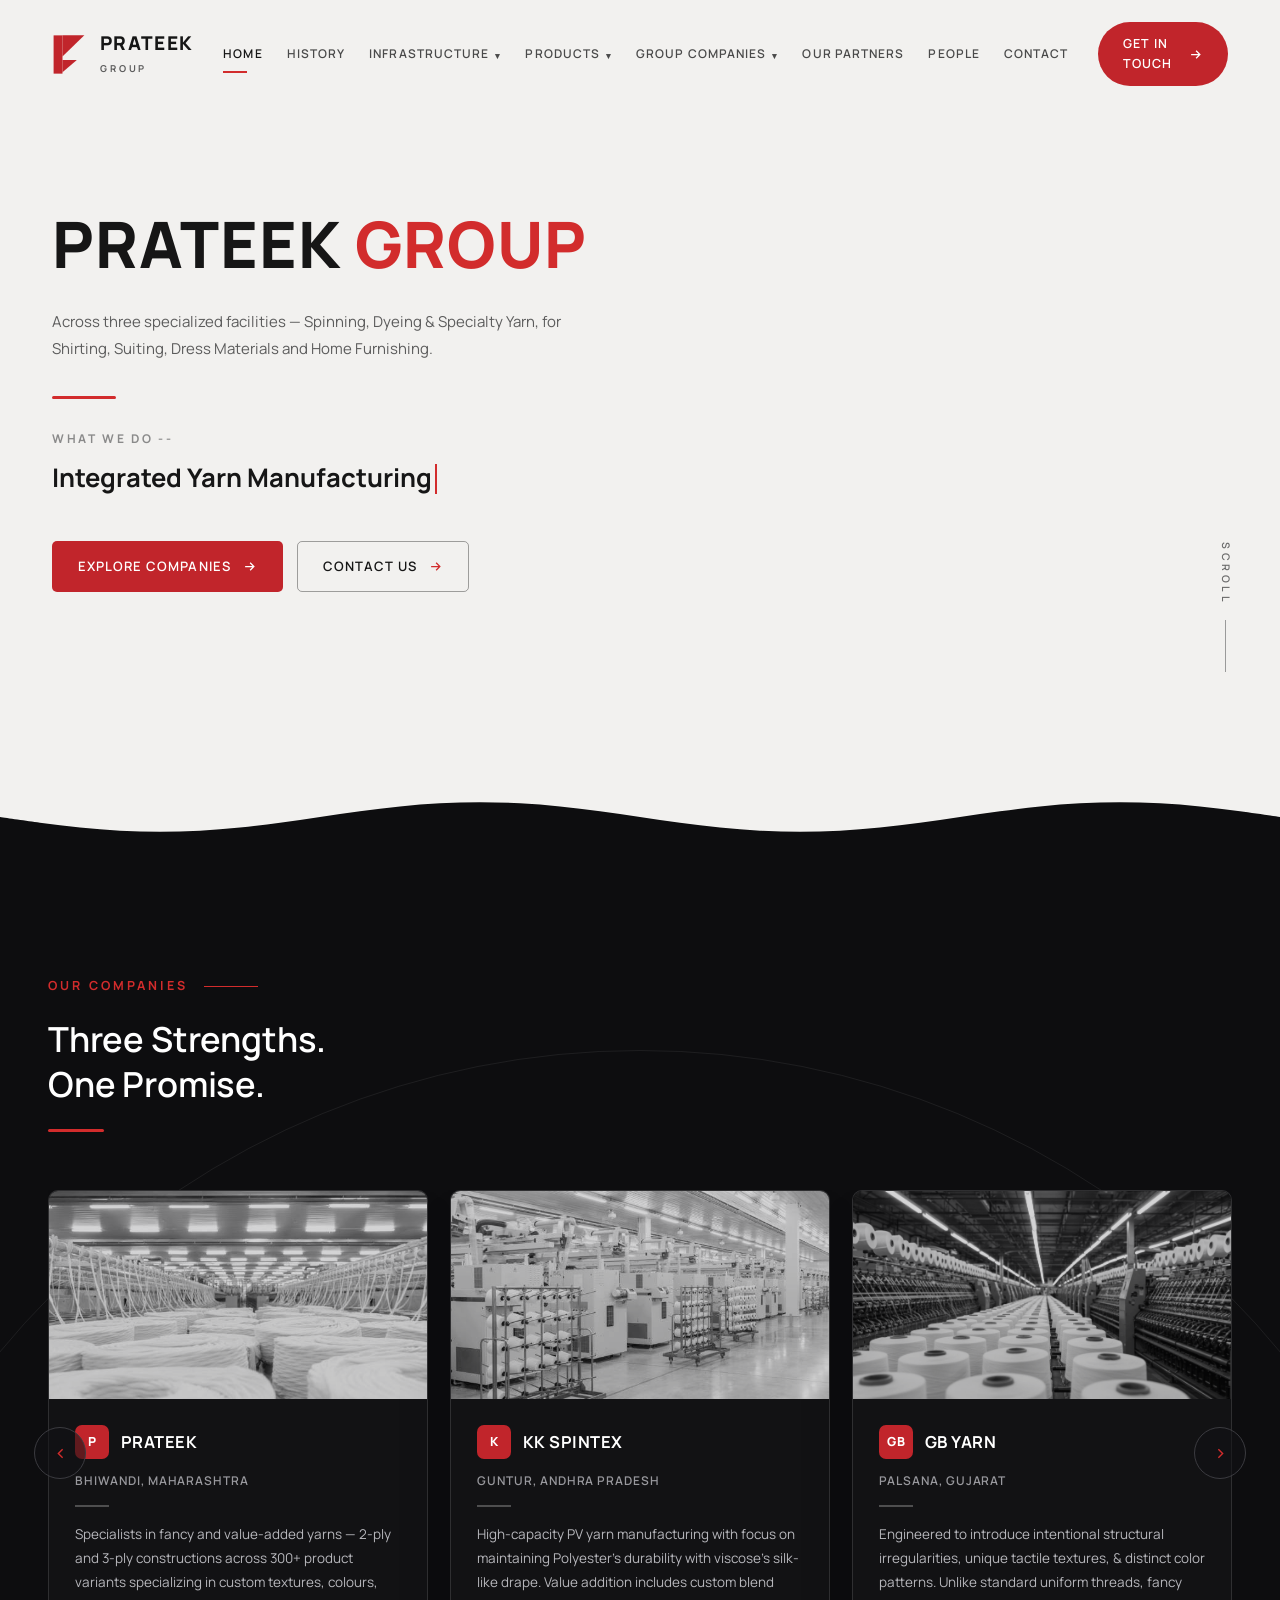
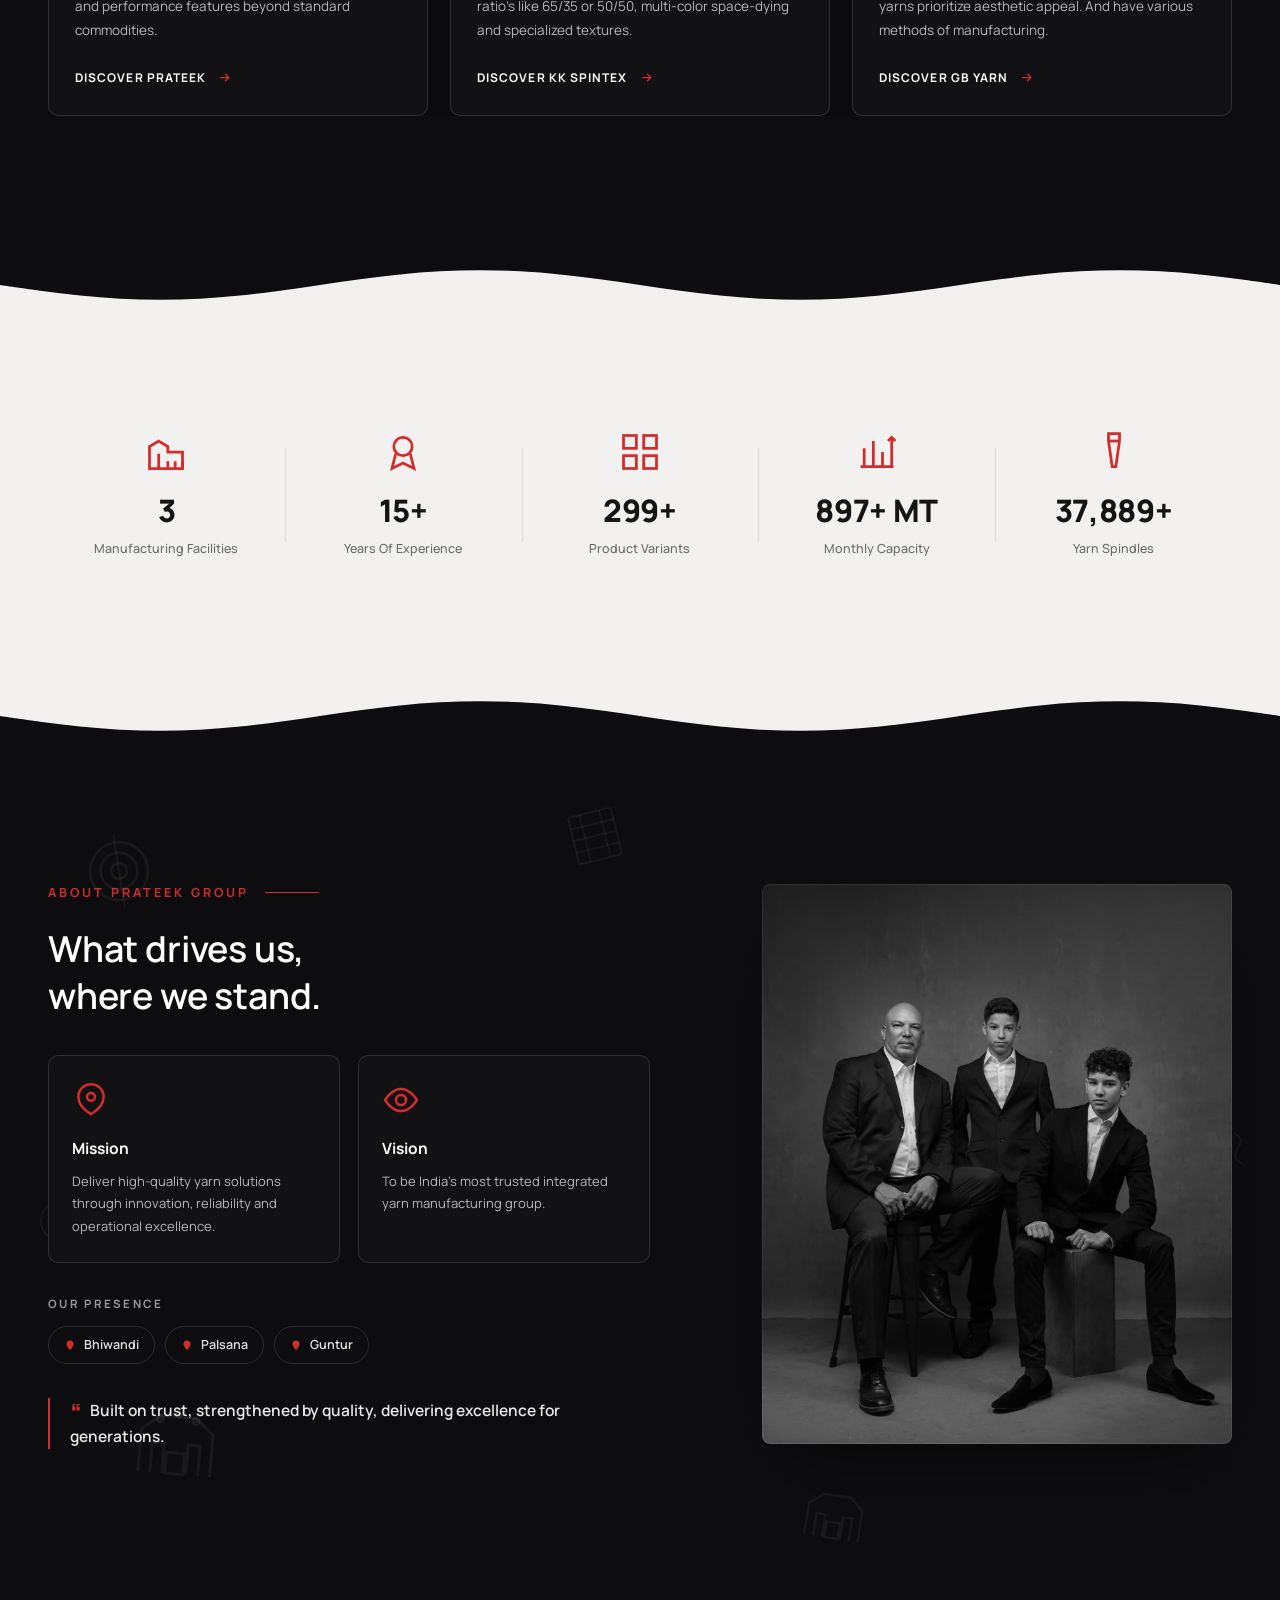
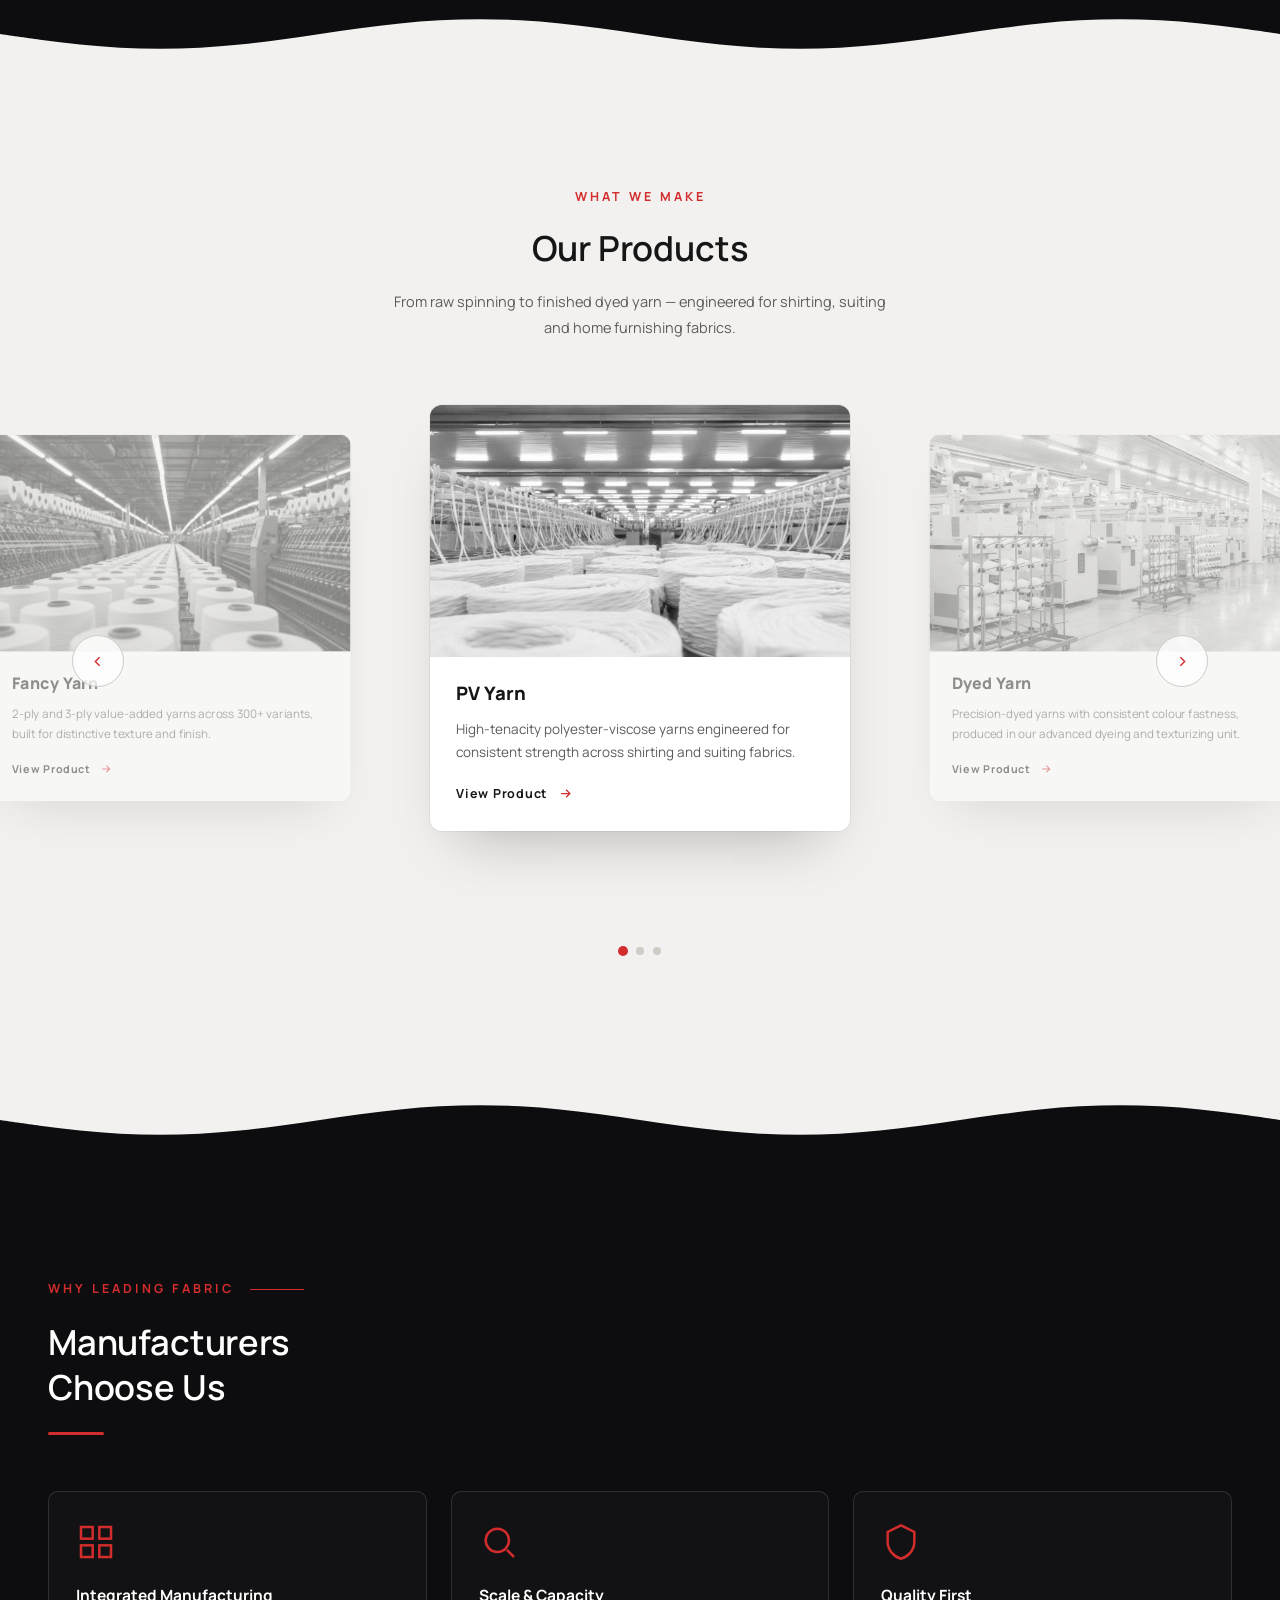
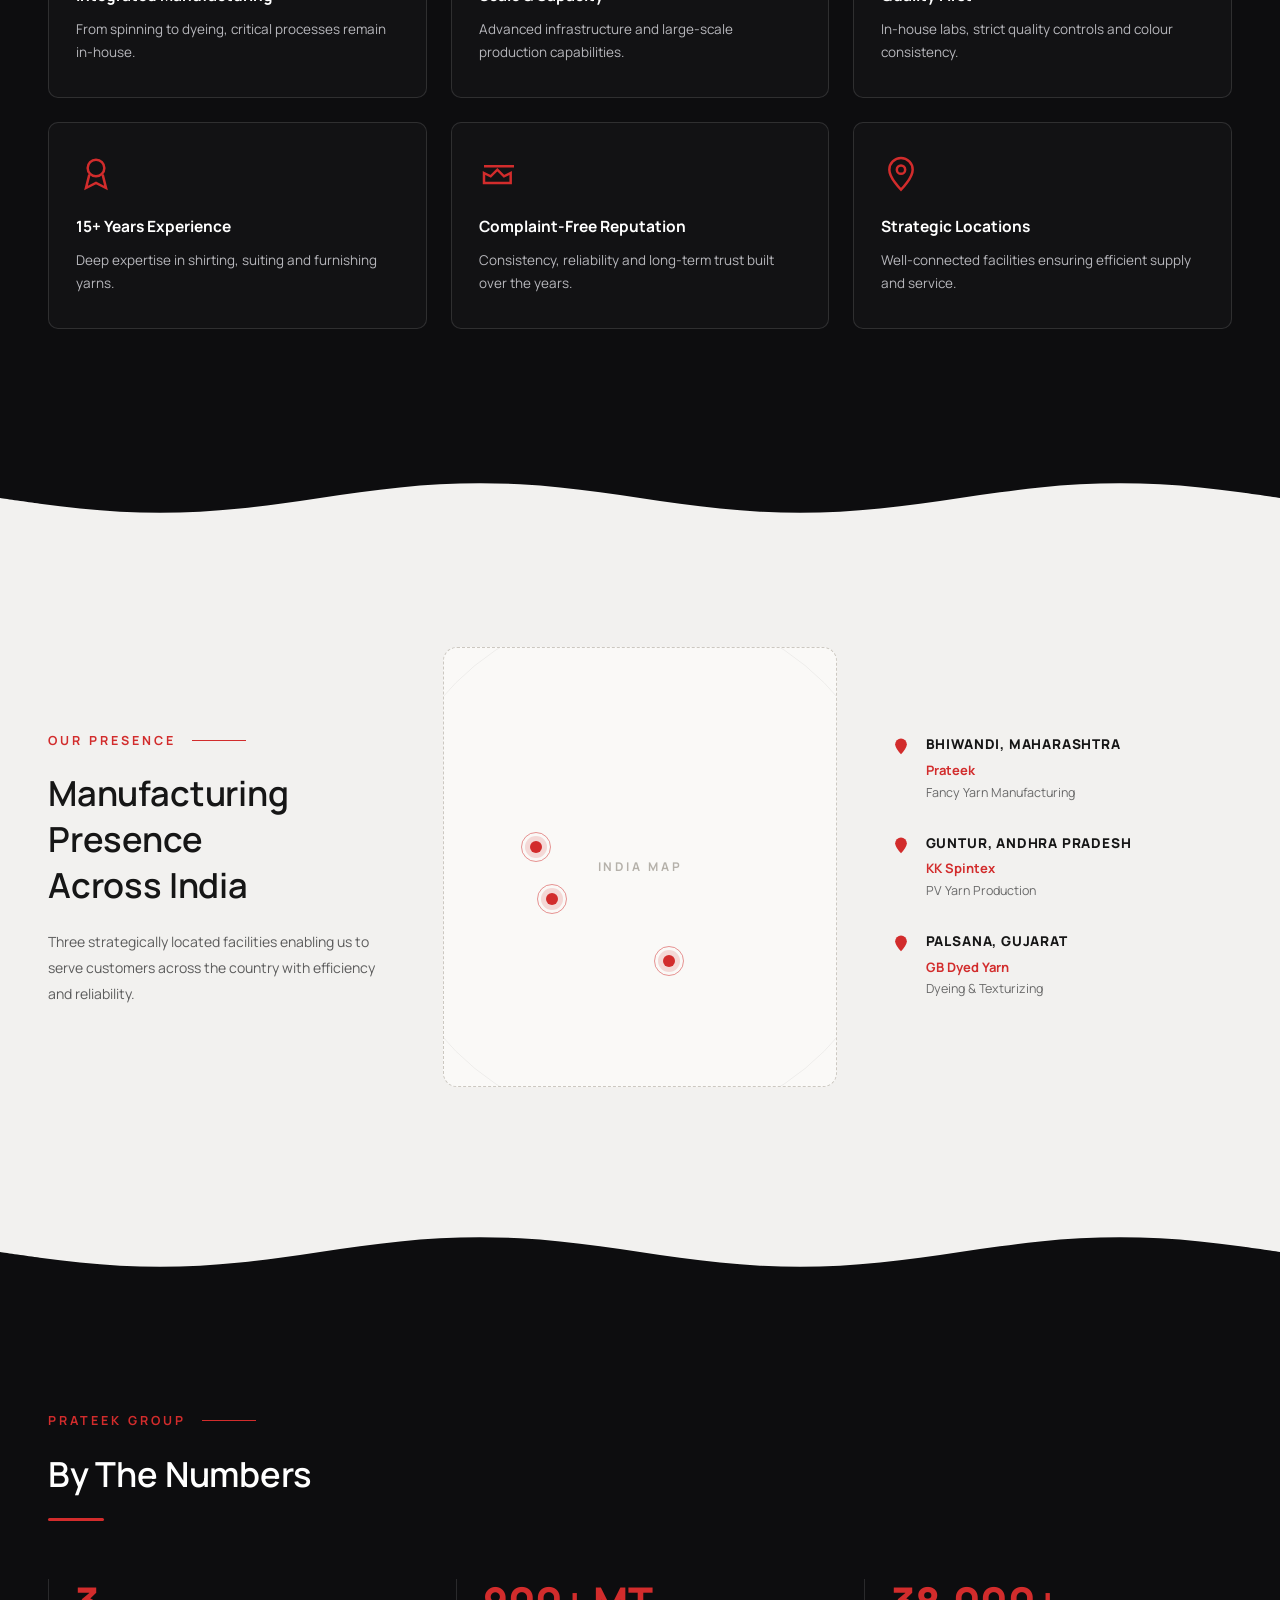
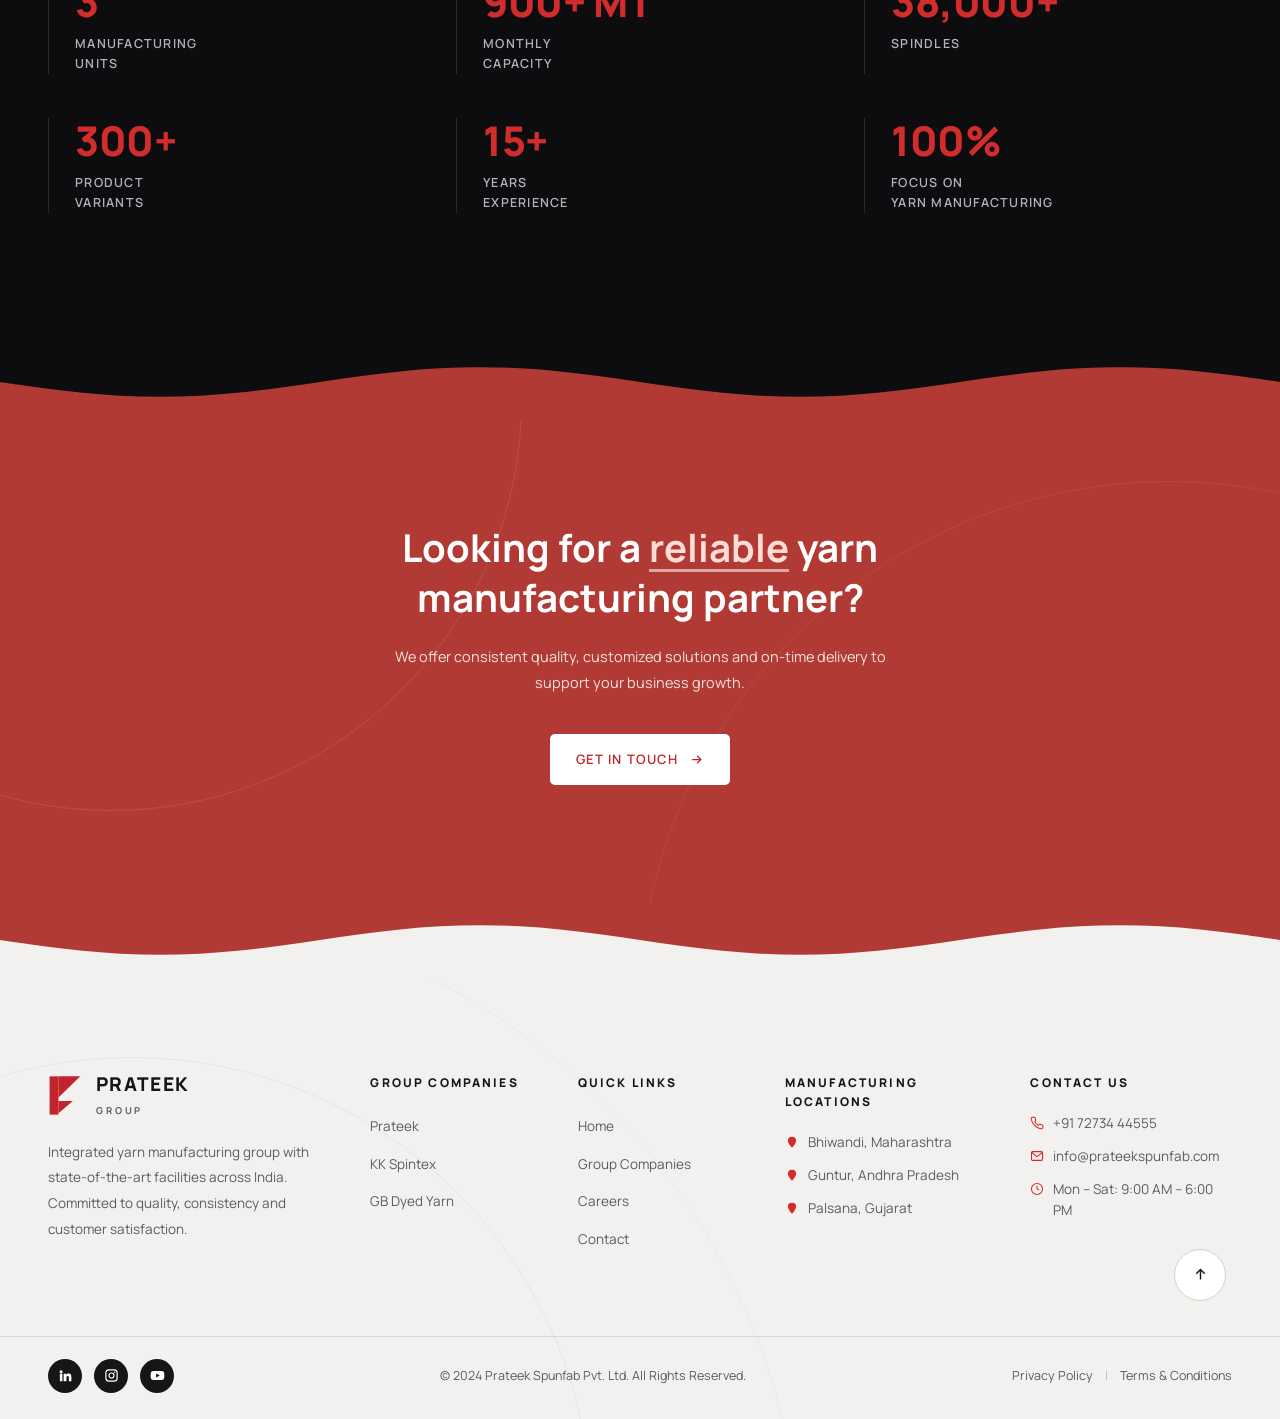
==== commit 1e0b8e69: "Prateek-refresh" ====
--- a/index.html
+++ b/index.html
@@ -1,1230 +1,2072 @@
 <!DOCTYPE html>
 <html lang="en">
 <head>
-  <meta charset="UTF-8" />
-  <meta name="viewport" content="width=device-width, initial-scale=1.0" />
-  <meta name="description" content="Prateek Group — Integrated yarn manufacturing built on scale, backed by trust. Spinning, fancy yarns, and dyeing across India." />
-  <title>Prateek Group — Integrated Yarn Manufacturing</title>
-  <link rel="preconnect" href="https://fonts.googleapis.com" />
-  <link rel="preconnect" href="https://fonts.gstatic.com" crossorigin />
-  <link href="https://fonts.googleapis.com/css2?family=Inter:wght@400;500;600;700;800&family=Plus+Jakarta+Sans:wght@500;600;700;800&family=Montserrat:wght@600&display=swap" rel="stylesheet" />
-  <link rel="stylesheet" href="styles.css" />
+<meta charset="UTF-8">
+<meta name="viewport" content="width=device-width, initial-scale=1.0">
+<title>Prateek Group — Integrated Yarn Manufacturing</title>
+<meta name="description" content="Prateek Group — Integrated yarn manufacturing built on scale, backed by trust. Spinning, fancy yarns, and dyeing across India.">
+
+<!-- ============================================================
+  IMAGES REQUIRED  (create an /images folder next to this file)
+  ------------------------------------------------------------
+  images/stock photo 1.jpg  -> Prateek company card + PV Yarn slide
+  images/stock photo 2.jpg  -> KK Spintex company card + Dyed Yarn slide
+  images/stock photo 3.jpg  -> GB Yarn company card + Fancy Yarn slide
+  images/management.jpg     -> About / leadership photo
+
+  NOTE: photos are rendered black & white via CSS filter:grayscale(1)
+  to match the design. Remove the filter rules if you want colour.
+============================================================= -->
+
+<!-- Font: Manrope (site-wide). Swap the family in --font below if needed. -->
+<link rel="preconnect" href="https://fonts.googleapis.com">
+<link rel="preconnect" href="https://fonts.gstatic.com" crossorigin>
+<link href="https://fonts.googleapis.com/css2?family=Manrope:wght@400;500;600;700;800&display=swap" rel="stylesheet">
+
+<style>
+/* ==========================================================
+   1. TOKENS / RESET
+========================================================== */
+:root{
+  --font        : 'Manrope', 'Inter', -apple-system, 'Segoe UI', sans-serif;
+
+  --bg-dark     : #0b0b0c;
+  --bg-dark-2   : #0d0d0f;   /* dark sections */
+  --bg-card     : #121214;
+  --bg-light    : #f2f1ef;   /* light sections */
+
+  --red         : #d22c2c;   /* accent text */
+  --red-btn     : #c1252b;   /* buttons / logo */
+  --red-btn-h   : #a91d23;
+  --red-card    : #b23a34;   /* red band (CTA) */
+
+  --white       : #ffffff;
+  --grey-on-dark: #b3b3b8;
+  --grey-soft   : #98989d;
+  --ink         : #161616;
+  --grey-on-lt  : #5c5c5c;
+  --line-dark   : rgba(255,255,255,.12);
+  --line-light  : rgba(0,0,0,.1);
+
+  --wave-h      : 74px;      /* height of the flowing wave dividers */
+}
+
+*{margin:0;padding:0;box-sizing:border-box}
+html{scroll-behavior:smooth}
+body{
+  font-family:var(--font);
+  background:var(--bg-light);
+  color:var(--ink);
+  font-size:16px;
+  line-height:1.6;
+  -webkit-font-smoothing:antialiased;
+  overflow-x:hidden;
+}
+a{color:inherit}
+ul{list-style:none}
+button{font-family:inherit}
+svg{display:block}
+img{max-width:100%;display:block}
+::selection{background:var(--red);color:#fff}
+
+/* Containers */
+.container       {width:min(100% - 96px, 1270px);margin-inline:auto}
+.container--slim {width:min(100% - 96px, 1206px);margin-inline:auto}
+.container--wide {width:min(100% - 104px, 1336px);margin-inline:auto}
+
+/* Shared bits */
+.accent{color:var(--red)}
+.icon-arrow{width:15px;height:15px;flex:0 0 auto}
+
+.eyebrow{
+  font-size:12.5px;font-weight:700;letter-spacing:.24em;
+  text-transform:uppercase;color:var(--red);
+}
+.eyebrow--line{display:inline-flex;align-items:center;gap:16px}
+.eyebrow--line::after{content:"";width:54px;height:1px;background:var(--red)}
+
+.h2{font-weight:600;line-height:1.32;letter-spacing:-.005em}
+.title-rule{display:block;width:56px;height:3px;background:var(--red);margin-top:22px;border-radius:2px}
+
+/* Buttons */
+.btn{
+  display:inline-flex;align-items:center;gap:11px;
+  background:var(--red-btn);color:#fff;text-decoration:none;
+  font-weight:600;border:0;cursor:pointer;
+  transition:background .25s ease, transform .25s ease, color .25s ease, border-color .25s ease;
+}
+.btn:hover{background:var(--red-btn-h);transform:translateY(-1px)}
+.btn--pill {padding:12px 25px;border-radius:999px;font-size:12.5px;letter-spacing:.08em}
+.btn--solid{padding:15px 26px;border-radius:5px;font-size:13px;letter-spacing:.08em}
+.btn--outline{
+  background:transparent;color:var(--ink);
+  border:1px solid rgba(0,0,0,.35);
+  padding:14px 25px;border-radius:5px;font-size:13px;letter-spacing:.08em;
+}
+.btn--outline:hover{background:transparent;color:var(--red);border-color:var(--red)}
+.btn--outline .icon-arrow{color:var(--red)}
+.btn--invert{background:#fff;color:var(--red-btn)}
+.btn--invert:hover{background:#f6ebe9;color:var(--red-btn-h)}
+
+/* Flowing, irregular sine-wave dividers between sections.
+   Each divider is a self-contained band: its SVG paints the upper
+   section's colour above the wave line and the lower section's colour
+   below it, so the two sections meet along an organic wave.          */
+.wave-sep{
+  position:relative;
+  width:100%;
+  height:var(--wave-h, 74px);
+  margin:0;
+  line-height:0;
+  font-size:0;
+  z-index:1;
+  pointer-events:none;
+}
+.wave-sep svg{
+  position:absolute;
+  inset:0;
+  width:100%;
+  height:100%;
+  display:block;
+}
+
+.section-light{background:var(--bg-light);color:var(--ink)}
+.section-dark {background:var(--bg-dark-2);color:var(--white)}
+.section-red  {background:var(--red-card);color:#fff}
+
+/* Scroll-reveal (only active when JS runs) */
+.js .reveal{opacity:0;transform:translateY(26px);
+  transition:opacity .75s ease var(--d,0s), transform .75s ease var(--d,0s)}
+.js .reveal.in{opacity:1;transform:none}
+@media (prefers-reduced-motion:reduce){
+  .js .reveal{opacity:1;transform:none;transition:none}
+  html{scroll-behavior:auto}
+}
+
+/* ==========================================================
+   2. HEADER
+========================================================== */
+.site-header{
+  position:fixed;top:0;left:0;right:0;z-index:100;
+  padding:22px 0;
+  transition:background .35s ease, padding .35s ease, box-shadow .35s ease;
+}
+.site-header.is-scrolled{
+  background:rgba(10,10,11,.92);
+  backdrop-filter:blur(10px);
+  -webkit-backdrop-filter:blur(10px);
+  padding:13px 0;
+  box-shadow:0 1px 0 rgba(255,255,255,.06);
+}
+.site-header.is-scrolled .brand-name{color:#fff}
+.site-header.is-scrolled .brand-sub{color:#b8b8bd}
+.site-header.is-scrolled .nav > li > a{color:#cdcdd2}
+.site-header.is-scrolled .nav > li > a:hover,
+.site-header.is-scrolled .nav > li > a.active{color:#fff}
+.site-header.is-scrolled .nav-toggle span{background:#fff}
+
+.header-inner{display:flex;align-items:center;gap:30px}
+
+.brand{display:flex;align-items:center;gap:12px;text-decoration:none}
+.brand-mark{width:36px;height:41px;flex:0 0 auto}
+.brand-name{font-size:19px;font-weight:800;letter-spacing:.07em;line-height:1;color:var(--ink)}
+.brand-sub{display:block;font-size:9.5px;font-weight:700;letter-spacing:.3em;color:#5c5c5c;margin-top:4px}
+
+.nav{display:flex;align-items:center;gap:24px;margin-inline:auto}
+.nav > li{position:relative}
+.nav > li > a{
+  display:inline-flex;align-items:center;gap:6px;
+  color:#4a4a4a;font-size:12px;font-weight:600;letter-spacing:.09em;
+  text-decoration:none;position:relative;padding:8px 0;transition:color .25s;
+  white-space:nowrap;
+}
+.nav > li > a:hover, .nav > li > a.active{color:var(--ink)}
+.nav > li > a.active::after{
+  content:"";position:absolute;left:0;bottom:-1px;
+  width:24px;height:2px;background:var(--red);
+}
+.caret{font-size:9px;line-height:1;transform:translateY(1px);transition:transform .25s}
+.has-dropdown:hover .caret{transform:translateY(1px) rotate(180deg)}
+
+/* Dropdown panels */
+.dropdown{
+  position:absolute;top:100%;left:50%;
+  transform:translate(-50%, 8px);
+  min-width:196px;padding:10px 0;
+  background:#fff;border-radius:9px;
+  box-shadow:0 22px 44px -16px rgba(0,0,0,.28), 0 0 0 1px rgba(0,0,0,.05);
+  opacity:0;visibility:hidden;
+  transition:opacity .25s ease, transform .25s ease, visibility .25s;
+  z-index:10;
+}
+.has-dropdown:hover > .dropdown,
+.has-dropdown.open  > .dropdown{
+  opacity:1;visibility:visible;transform:translate(-50%, 2px);
+}
+.dropdown a{
+  display:block;padding:9px 20px;text-align:center;
+  font-size:11.5px;font-weight:600;letter-spacing:.1em;
+  color:#4a4a4a;text-decoration:none;transition:background .2s, color .2s;
+}
+.dropdown a:hover{background:#f4f2ef;color:var(--ink)}
+
+/* Mobile hamburger */
+.nav-toggle{
+  display:none;background:none;border:0;cursor:pointer;
+  width:40px;height:40px;flex-direction:column;
+  align-items:center;justify-content:center;gap:6px;
+}
+.nav-toggle span{width:24px;height:2px;background:var(--ink);transition:.3s}
+.nav-open .nav-toggle span:nth-child(1){transform:translateY(8px) rotate(45deg)}
+.nav-open .nav-toggle span:nth-child(2){opacity:0}
+.nav-open .nav-toggle span:nth-child(3){transform:translateY(-8px) rotate(-45deg)}
+
+/* ==========================================================
+   3. HERO
+========================================================== */
+.hero{
+  position:relative;min-height:780px;
+  padding-top:208px;overflow:hidden;
+  background:var(--bg-light);
+  color:var(--ink);
+}
+/* NOTE: the interactive yarn string is currently DISABLED (commented out
+   in the HTML + JS below). This rule is kept so re-enabling it is a
+   simple uncomment. */
+.hero-yarn{
+  position:absolute;inset:0;
+  width:100%;height:100%;
+  z-index:1;
+  pointer-events:none;
+  display:block;
+}
+.hero-content{position:relative;z-index:2}
+.hero h1{
+  font-size:clamp(46px, 5vw, 72px);
+  font-weight:800;line-height:1.12;letter-spacing:.015em;
+}
+.hero-subhead{
+  max-width:560px;margin-top:28px;
+  color:#5c5c5c;font-size:15px;line-height:1.82;
+}
+.hero-divider{width:64px;height:3px;background:var(--red);margin-top:34px;border-radius:2px}
+
+.hero-what{margin-top:30px}
+.hero-what-label{
+  font-size:12px;font-weight:700;letter-spacing:.22em;
+  text-transform:uppercase;color:#8a8a8a;
+}
+.hero-what-line{
+  margin-top:10px;min-height:38px;
+  font-size:clamp(19px, 2vw, 26px);font-weight:700;color:var(--ink);
+  display:flex;align-items:center;gap:3px;
+}
+.typed-caret{
+  display:inline-block;width:2px;height:1.15em;background:var(--red);
+  animation:caretBlink 1s steps(1) infinite;
+}
+@keyframes caretBlink{50%{opacity:0}}
+@media (prefers-reduced-motion:reduce){.typed-caret{display:none}}
+
+.hero-cta{display:flex;flex-wrap:wrap;gap:14px;margin-top:42px}
+
+.scroll-indicator{
+  position:absolute;right:46px;bottom:108px;z-index:2;
+  display:flex;flex-direction:column;align-items:center;gap:15px;
+}
+.scroll-indicator span{
+  writing-mode:vertical-rl;
+  font-size:10.5px;font-weight:600;letter-spacing:.34em;
+  text-transform:uppercase;color:#6a6a6a;
+}
+.scroll-indicator i{width:1px;height:52px;background:#9a9a9a}
+
+/* Load-in animation for hero */
+@keyframes riseIn{from{opacity:0;transform:translateY(28px)}to{opacity:1;transform:none}}
+.js .hero h1,
+.js .hero-subhead,
+.js .hero-divider,
+.js .hero-what,
+.js .hero-cta{animation:riseIn .9s cubic-bezier(.22,.7,.3,1) both}
+.js .hero-subhead {animation-delay:.1s}
+.js .hero-divider {animation-delay:.18s}
+.js .hero-what    {animation-delay:.26s}
+.js .hero-cta     {animation-delay:.34s}
+@media (prefers-reduced-motion:reduce){
+  .js .hero h1,.js .hero-subhead,.js .hero-divider,.js .hero-what,.js .hero-cta{animation:none}
+}
+
+/* ==========================================================
+   4. OUR COMPANIES  (dark)
+========================================================== */
+.companies{position:relative;padding:118px 0 132px;overflow:hidden}
+.companies::before{ /* faint arc behind the cards */
+  content:"";position:absolute;left:50%;top:196px;
+  transform:translateX(-50%);
+  width:1660px;height:1660px;border-radius:50%;
+  border:1px solid rgba(255,255,255,.07);
+  pointer-events:none;
+}
+.companies-head{position:relative;z-index:1}
+.companies-head .h2{font-size:clamp(28px, 2.7vw, 38px);margin-top:18px}
+
+.companies-slider{position:relative;margin-top:58px}
+.companies-track{
+  display:flex;gap:22px;
+  overflow-x:auto;scroll-snap-type:x mandatory;
+  scrollbar-width:none;-ms-overflow-style:none;
+}
+.companies-track::-webkit-scrollbar{display:none}
+
+.company-card{
+  position:relative;flex:0 0 calc((100% - 44px) / 3);
+  background:var(--bg-card);color:#fff;
+  border:1px solid var(--line-dark);border-radius:10px;
+  display:flex;flex-direction:column;
+  overflow:hidden;scroll-snap-align:start;
+  transition:transform .35s ease, border-color .35s ease;
+  box-shadow:0 28px 54px -30px rgba(0,0,0,.5);
+}
+.company-card:hover{transform:translateY(-6px);border-color:rgba(255,255,255,.3)}
+.company-card-image{height:208px;overflow:hidden;background:#1a1a1d}
+.company-card-image img{
+  width:100%;height:100%;object-fit:cover;
+  filter:grayscale(100%);opacity:.82;
+  transition:transform .5s ease;
+}
+.company-card:hover .company-card-image img{transform:scale(1.045)}
+.company-card-body{
+  display:flex;flex-direction:column;flex:1;
+  padding:26px 26px 28px;
+}
+.company-card-header{display:flex;align-items:center;gap:12px}
+.company-mark{
+  width:34px;height:34px;flex:0 0 auto;
+  background:var(--red-btn);color:#fff;border-radius:7px;
+  display:grid;place-items:center;
+  font-size:12.5px;font-weight:800;letter-spacing:.02em;
+}
+.company-name{
+  font-size:16.5px;font-weight:700;letter-spacing:.03em;
+  text-transform:uppercase;line-height:1.3;
+}
+.company-location{
+  margin-top:12px;font-size:12px;font-weight:600;
+  letter-spacing:.08em;text-transform:uppercase;color:var(--grey-soft);
+}
+.company-divider{display:block;width:34px;height:2px;background:rgba(255,255,255,.25);margin:15px 0}
+.company-desc{font-size:13.5px;color:#b7b7bc;line-height:1.78;margin-bottom:26px}
+.btn-card{
+  margin-top:auto;display:inline-flex;align-items:center;gap:11px;
+  background:none;color:#fff;font-size:12px;font-weight:700;
+  letter-spacing:.09em;text-decoration:none;
+  transition:gap .25s ease;
+}
+.btn-card:hover{background:none;transform:none;gap:15px}
+.btn-card .icon-arrow{color:var(--red)}
+
+.slider-btn{
+  position:absolute;top:50%;transform:translateY(-50%);z-index:3;
+  width:52px;height:52px;border-radius:50%;
+  border:1px solid #3b3b40;background:rgba(18,18,20,.55);
+  color:var(--red);cursor:pointer;
+  display:flex;align-items:center;justify-content:center;
+  transition:background .25s, border-color .25s;
+}
+.slider-btn:hover{background:var(--red-btn);border-color:var(--red-btn);color:#fff}
+.slider-btn svg{width:17px;height:17px}
+.slider-btn--prev{left:-74px}
+.slider-btn--next{right:-74px}
+
+/* ==========================================================
+   5. STATS BAR  (light)
+========================================================== */
+.stats{padding:100px 0 112px}
+.stats-grid{display:grid;grid-template-columns:repeat(5,1fr)}
+.stat{position:relative;text-align:center;padding:8px 14px}
+.stat + .stat::before{
+  content:"";position:absolute;left:0;top:50%;transform:translateY(-50%);
+  width:1px;height:94px;background:#dcd9d4;
+}
+.stat-icon{width:44px;height:44px;color:var(--red);margin:0 auto 19px}
+.stat-num{
+  display:block;font-size:31px;font-weight:800;
+  color:#141414;letter-spacing:-.01em;line-height:1.15;
+}
+.stat-label{display:block;margin-top:10px;font-size:12.5px;font-weight:500;color:#6a6a6a}
+
+/* ==========================================================
+   6. MISSION / VISION  (dark)
+========================================================== */
+.mission{position:relative;padding:126px 0 148px;overflow:hidden}
+.mission-bg{position:absolute;inset:0;pointer-events:none;color:rgba(255,255,255,.05)}
+.mission-bg svg{position:absolute;stroke:currentColor}
+.bg-icon-1{width:84px;top:9%;left:6%;transform:rotate(-9deg)}
+.bg-icon-2{width:70px;top:16%;right:9%;transform:rotate(7deg)}
+.bg-icon-3{width:96px;bottom:12%;left:10%;transform:rotate(5deg)}
+.bg-icon-4{width:76px;bottom:22%;right:6%;transform:rotate(-6deg)}
+.bg-icon-5{width:58px;top:52%;left:2.5%;transform:rotate(12deg)}
+.bg-icon-6{width:64px;top:6%;left:44%;transform:rotate(-14deg)}
+.bg-icon-7{width:72px;bottom:5%;right:32%;transform:rotate(9deg)}
+.bg-icon-8{width:60px;top:44%;right:2.5%;transform:rotate(-11deg)}
+
+.mission-grid{
+  position:relative;z-index:1;
+  display:grid;grid-template-columns:1.08fr .92fr;
+  gap:70px;align-items:center;
+}
+.mission-copy .h2{font-size:clamp(30px, 2.8vw, 40px);margin-top:20px}
+
+.pillar-grid{display:grid;grid-template-columns:1fr 1fr;gap:18px;margin-top:36px}
+.pillar-card{
+  background:var(--bg-card);border:1px solid var(--line-dark);
+  border-radius:10px;padding:25px 23px;
+}
+.pillar-icon{display:block;width:38px;height:38px;color:var(--red);margin-bottom:17px}
+.pillar-card h3{font-size:15.5px;font-weight:700;margin-bottom:9px}
+.pillar-card p{font-size:13px;color:#b7b7bc;line-height:1.72}
+
+.presence-chips{margin-top:32px}
+.presence-chips-label{
+  display:block;font-size:11.5px;font-weight:700;letter-spacing:.2em;
+  text-transform:uppercase;color:var(--grey-soft);margin-bottom:13px;
+}
+.chip-row{display:flex;flex-wrap:wrap;gap:10px}
+.chip{
+  display:inline-flex;align-items:center;gap:8px;
+  padding:8px 15px;border:1px solid var(--line-dark);border-radius:999px;
+  font-size:12.5px;font-weight:600;color:#e2e2e5;
+}
+.chip svg{width:12px;height:12px;color:var(--red)}
+
+.mission blockquote{
+  margin-top:34px;padding-left:20px;
+  border-left:2px solid var(--red);
+  font-size:15.5px;font-weight:600;line-height:1.62;color:#e8e8ea;
+}
+.quote-mark{color:var(--red);font-size:28px;line-height:0;vertical-align:-8px;margin-right:5px}
+
+.mission-image{justify-self:end;width:min(100%, 470px)}
+.photo-frame{
+  width:100%;height:560px;object-fit:cover;border-radius:8px;
+  filter:grayscale(100%);
+  box-shadow:0 32px 60px -28px rgba(0,0,0,.6);
+  outline:1px solid rgba(255,255,255,.08);
+  outline-offset:-1px;
+  background:#1a1a1d;
+}
+
+/* ==========================================================
+   7. PRODUCTS  (light)
+========================================================== */
+.products{position:relative;padding:112px 0 128px;overflow:hidden}
+.products-head{text-align:center;position:relative;z-index:1}
+.products-head .h2{font-size:clamp(28px, 2.7vw, 38px);margin-top:17px}
+.products-sub{max-width:520px;margin:18px auto 0;font-size:14.5px;color:#5c5c5c;line-height:1.8}
+
+.product-carousel{position:relative;margin-top:64px;height:512px}
+.product-slide{
+  position:absolute;top:0;left:50%;
+  width:min(420px, 84%);
+  background:#fff;border-radius:12px;overflow:hidden;
+  box-shadow:0 30px 60px -28px rgba(0,0,0,.28), 0 0 0 1px rgba(0,0,0,.05);
+  transform:translateX(calc(-50% + var(--offset, 0) * var(--shift, 470px))) scale(.86);
+  opacity:.45;
+  transition:transform .55s cubic-bezier(.25,.7,.3,1), opacity .55s ease;
+  display:flex;flex-direction:column;
+}
+.product-slide.is-active{
+  transform:translateX(calc(-50% + var(--offset, 0) * var(--shift, 470px))) scale(1);
+  opacity:1;z-index:2;
+}
+.product-slide-image{height:252px;overflow:hidden;background:#dedcd7}
+.product-slide-image img{width:100%;height:100%;object-fit:cover;filter:grayscale(100%)}
+.product-slide-name{font-size:18.5px;font-weight:800;margin:22px 26px 9px}
+.product-slide-desc{font-size:13.5px;color:#5c5c5c;line-height:1.75;margin:0 26px}
+.product-slide-link{
+  display:inline-flex;align-items:center;gap:11px;
+  margin:19px 26px 27px;
+  color:var(--ink);font-size:12.5px;font-weight:700;letter-spacing:.06em;
+  text-decoration:none;transition:gap .25s ease;
+}
+.product-slide-link:hover{gap:15px}
+.product-slide-link .icon-arrow{color:var(--red)}
+
+.slider-btn--light{
+  border-color:#cfccc6;background:rgba(255,255,255,.75);
+}
+.slider-btn--light:hover{background:var(--red-btn);border-color:var(--red-btn);color:#fff}
+.carousel-nav-prev{left:calc(50% - 560px)}
+.carousel-nav-next{right:calc(50% - 560px)}
+
+.carousel-dots{display:flex;justify-content:center;gap:9px;margin-top:30px}
+.carousel-dot{
+  width:8px;height:8px;border-radius:50%;
+  border:0;background:#cfccc6;cursor:pointer;
+  transition:background .25s, transform .25s;
+}
+.carousel-dot.is-active{background:var(--red);transform:scale(1.25)}
+
+/* ==========================================================
+   8. WHY CHOOSE US  (dark)
+========================================================== */
+.why{padding:118px 0 132px}
+.why-head .h2{font-size:clamp(28px, 2.7vw, 38px);margin-top:18px}
+.why-grid{
+  display:grid;grid-template-columns:repeat(3,1fr);
+  gap:24px;margin-top:56px;
+}
+.why-item{
+  background:rgba(255,255,255,.025);
+  border:1px solid var(--line-dark);border-radius:10px;
+  padding:30px 27px 32px;
+  transition:border-color .3s ease, transform .3s ease;
+}
+.why-item:hover{border-color:rgba(255,255,255,.28);transform:translateY(-4px)}
+.why-icon{width:40px;height:40px;color:var(--red);margin-bottom:21px}
+.why-title{font-size:15.5px;font-weight:700;margin-bottom:10px}
+.why-desc{font-size:13.5px;color:#b7b7bc;line-height:1.75}
+
+/* ==========================================================
+   9. PRESENCE  (light)
+========================================================== */
+.presence{padding:112px 0 128px}
+.presence-grid{
+  display:grid;grid-template-columns:.92fr 1.06fr .92fr;
+  gap:54px;align-items:center;
+}
+.presence-intro .h2{font-size:clamp(28px, 2.7vw, 38px);margin-top:18px}
+.presence-desc{margin-top:22px;font-size:14px;color:#5c5c5c;line-height:1.85;max-width:340px}
+
+.map-placeholder{
+  position:relative;height:440px;
+  background:#faf9f7;
+  border:1px dashed #ccc8c1;border-radius:14px;
+  overflow:hidden;
+}
+.map-placeholder::before{
+  content:"";position:absolute;left:50%;top:50%;
+  width:520px;height:520px;border-radius:50%;
+  transform:translate(-50%,-50%);
+  border:1px solid rgba(0,0,0,.05);
+}
+.placeholder-label{
+  position:absolute;left:50%;top:50%;transform:translate(-50%,-50%);
+  font-size:12px;font-weight:700;letter-spacing:.24em;
+  text-transform:uppercase;color:#b5b1aa;
+}
+.map-pin{
+  position:absolute;width:12px;height:12px;border-radius:50%;
+  background:var(--red);
+  box-shadow:0 0 0 5px rgba(210,44,44,.16);
+}
+.map-pin::after{
+  content:"";position:absolute;inset:-9px;border-radius:50%;
+  border:1px solid rgba(210,44,44,.5);
+  animation:pinPulse 2.2s ease-out infinite;
+}
+@keyframes pinPulse{
+  0%{transform:scale(.55);opacity:.9}
+  100%{transform:scale(1.7);opacity:0}
+}
+@media (prefers-reduced-motion:reduce){.map-pin::after{animation:none;opacity:.35}}
+.map-pin-1{left:26%;top:56%}   /* Bhiwandi, Maharashtra */
+.map-pin-2{left:56%;top:70%}   /* Guntur, Andhra Pradesh */
+.map-pin-3{left:22%;top:44%}   /* Palsana, Gujarat */
+
+.presence-locations{display:flex;flex-direction:column;gap:30px}
+.location{display:flex;gap:15px}
+.location-pin{width:20px;height:20px;flex:0 0 auto;color:var(--red);margin-top:2px}
+.location-pin svg{width:100%;height:100%}
+.location-city{font-size:13.5px;font-weight:800;letter-spacing:.06em}
+.location-company{margin-top:4px;font-size:13px;font-weight:700;color:var(--red)}
+.location-type{margin-top:2px;font-size:12.5px;color:#6a6a6a}
+
+/* ==========================================================
+   10. BY THE NUMBERS  (dark)
+========================================================== */
+.numbers{padding:118px 0 132px}
+.numbers-head .h2{font-size:clamp(28px, 2.7vw, 38px);margin-top:18px}
+.numbers-grid{
+  display:grid;grid-template-columns:repeat(3,1fr);
+  gap:44px 40px;margin-top:58px;
+}
+.number-item{border-left:1px solid var(--line-dark);padding-left:26px}
+.number-value{
+  display:block;font-size:clamp(32px, 3.2vw, 44px);
+  font-weight:800;letter-spacing:-.01em;color:var(--red);line-height:1.1;
+}
+.number-label{
+  display:block;margin-top:10px;
+  font-size:12.5px;font-weight:600;letter-spacing:.1em;
+  text-transform:uppercase;color:var(--grey-on-dark);line-height:1.6;
+}
+
+/* ==========================================================
+   11. CTA  (red band)
+========================================================== */
+.cta{position:relative;padding:104px 0 118px;text-align:center;overflow:hidden}
+.cta::before, .cta::after{
+  content:"";position:absolute;border-radius:50%;pointer-events:none;
+  border:1px solid rgba(255,255,255,.1);
+}
+.cta::before{width:820px;height:820px;left:-300px;top:-430px}
+.cta::after {width:1060px;height:1060px;right:-420px;bottom:-640px;border-color:rgba(255,255,255,.07)}
+.cta-inner{position:relative;z-index:1}
+.cta-title{font-size:clamp(28px, 3vw, 41px);font-weight:700;line-height:1.3}
+.cta .accent{color:#ffdcd6;text-decoration:underline;text-decoration-thickness:3px;text-underline-offset:7px;text-decoration-color:rgba(255,255,255,.55)}
+.cta-desc{max-width:520px;margin:21px auto 0;font-size:14.5px;color:rgba(255,255,255,.86);line-height:1.8}
+.cta .btn{margin-top:38px}
+
+/* ==========================================================
+   12. FOOTER  (light)
+========================================================== */
+.footer{position:relative;padding-top:96px;overflow:hidden}
+.footer::before, .footer::after{ /* faint arcs bottom-left */
+  content:"";position:absolute;border-radius:50%;pointer-events:none;
+  border:1px solid rgba(0,0,0,.05);
+}
+.footer::before{width:920px;height:920px;left:-330px;bottom:-560px}
+.footer::after {width:1340px;height:1340px;left:-540px;bottom:-830px;border-color:rgba(0,0,0,.035)}
+
+.footer-grid{
+  position:relative;z-index:2;
+  display:grid;grid-template-columns:1.45fr .85fr .85fr 1.05fr 1.05fr;
+  gap:44px;padding-bottom:84px;
+}
+.footer-about{
+  margin-top:22px;color:#5c5c5c;
+  font-size:13.5px;line-height:1.9;max-width:300px;
+}
+.footer-heading{
+  font-size:12px;font-weight:800;letter-spacing:.18em;
+  text-transform:uppercase;color:var(--ink);margin-bottom:21px;
+}
+.footer-col li + li{margin-top:12px}
+.footer-col a{
+  color:#5c5c5c;font-size:13.5px;text-decoration:none;transition:color .2s;
+}
+.footer-col a:hover{color:var(--ink)}
+.footer-locations li, .footer-contact li{
+  display:flex;align-items:flex-start;gap:9px;
+  color:#5c5c5c;font-size:13.5px;line-height:1.55;
+}
+.footer-icon{width:14px;height:14px;flex:0 0 auto;color:var(--red);margin-top:3px}
+
+.footer-bottom{
+  position:relative;z-index:2;
+  border-top:1px solid var(--line-light);
+  padding:22px 0 26px;
+}
+.footer-bottom-inner{
+  display:flex;align-items:center;justify-content:space-between;
+  gap:18px;flex-wrap:wrap;
+  font-size:12.5px;color:#5c5c5c;
+}
+.socials{display:flex;gap:12px}
+.socials a{
+  width:34px;height:34px;border-radius:50%;
+  background:var(--ink);color:#fff;
+  display:flex;align-items:center;justify-content:center;
+  transition:background .25s, color .25s, transform .25s;
+}
+.socials a:hover{background:var(--red-btn);color:#fff;transform:translateY(-2px)}
+.socials svg{width:15px;height:15px}
+.footer-legal{display:flex;align-items:center;gap:12px}
+.footer-legal a{color:#5c5c5c;text-decoration:none;transition:color .2s}
+.footer-legal a:hover{color:var(--ink)}
+.footer-legal .sep{color:#bdbdbd}
+
+.to-top{
+  position:absolute;right:54px;bottom:118px;z-index:3;
+  width:52px;height:52px;border-radius:50%;
+  border:1px solid #d5d1ca;background:#fff;color:var(--ink);cursor:pointer;
+  display:flex;align-items:center;justify-content:center;
+  transition:background .25s, border-color .25s, transform .25s, color .25s;
+}
+.to-top:hover{background:var(--red-btn);border-color:var(--red-btn);color:#fff;transform:translateY(-3px)}
+.to-top svg{width:17px;height:17px}
+
+/* ==========================================================
+   13. RESPONSIVE
+========================================================== */
+@media (max-width:1380px){
+  .slider-btn--prev{left:-14px}
+  .slider-btn--next{right:-14px}
+  .carousel-nav-prev{left:2%}
+  .carousel-nav-next{right:2%}
+}
+@media (max-width:1200px){
+  .nav{
+    position:fixed;top:0;left:0;right:0;z-index:-1;
+    flex-direction:column;align-items:flex-start;gap:2px;
+    padding:96px 32px 30px;margin:0;
+    background:rgba(10,10,11,.97);
+    border-bottom:1px solid rgba(255,255,255,.08);
+    transform:translateY(-105%);transition:transform .4s ease;
+    max-height:100vh;overflow-y:auto;
+  }
+  .nav > li{width:100%}
+  .nav > li > a{padding:11px 0;font-size:14px;color:#cdcdd2;letter-spacing:.06em}
+  .nav > li > a:hover, .nav > li > a.active{color:#fff}
+  .nav-open .nav{transform:none}
+  .nav-toggle{display:flex}
+  .header-inner{justify-content:space-between}
+  .header-inner .btn--pill{margin-left:auto;margin-right:6px}
+
+  /* dropdowns become inline lists on mobile */
+  .dropdown{
+    position:static;transform:none;min-width:0;
+    background:transparent;box-shadow:none;border-radius:0;
+    padding:0 0 6px 16px;display:none;
+    opacity:1;visibility:visible;transition:none;
+  }
+  .has-dropdown.open > .dropdown{display:block}
+  .dropdown a{text-align:left;padding:8px 0;color:#9a9aa0;font-size:12.5px}
+  .dropdown a:hover{background:none;color:#fff}
+
+  .mission-grid{grid-template-columns:1fr;gap:60px}
+  .mission-image{justify-self:start}
+  .presence-grid{grid-template-columns:1fr;gap:56px}
+  .presence-desc{max-width:520px}
+  .company-card{flex-basis:calc((100% - 22px) / 2)}
+  .footer-grid{grid-template-columns:1fr 1fr;gap:44px}
+  .stats-grid{grid-template-columns:repeat(3,1fr);row-gap:48px}
+  .stat + .stat::before{display:none}
+}
+@media (max-width:900px){
+  .why-grid{grid-template-columns:1fr 1fr}
+  .numbers-grid{grid-template-columns:1fr 1fr}
+  .product-slide{--shift:300px}
+}
+@media (max-width:720px){
+  .container, .container--slim{width:calc(100% - 44px)}
+  .container--wide{width:calc(100% - 44px)}
+  :root{--wave-h:46px}
+
+  .hero{padding-top:150px;padding-bottom:120px;min-height:0}
+  .hero-subhead{font-size:14px}
+  .scroll-indicator{display:none}
+
+  .companies{padding:96px 0 110px}
+  .company-card{flex-basis:86%}
+  .slider-btn--prev{left:-8px}
+  .slider-btn--next{right:-8px}
+
+  .stats{padding:88px 0 100px}
+  .stats-grid{grid-template-columns:1fr 1fr}
+
+  .mission{padding:100px 0 120px}
+  .pillar-grid{grid-template-columns:1fr}
+  .photo-frame{height:440px}
+
+  .products{padding:92px 0 108px}
+  .product-carousel{height:540px}
+  .product-slide{--shift:105vw}
+
+  .why{padding:96px 0 110px}
+  .why-grid{grid-template-columns:1fr}
+
+  .presence{padding:92px 0 108px}
+  .map-placeholder{height:360px}
+
+  .numbers{padding:96px 0 110px}
+  .numbers-grid{grid-template-columns:1fr 1fr;gap:36px 26px}
+  .number-item{padding-left:18px}
+
+  .cta{padding:92px 0 104px}
+
+  .footer-grid{grid-template-columns:1fr;gap:44px;padding-bottom:66px}
+  .footer-bottom-inner{justify-content:center;text-align:center}
+  .to-top{right:22px;bottom:150px}
+}
+</style>
 </head>
+
 <body>
-
-  <!-- ===================== HEADER ===================== -->
-  <header class="header" id="site-header">
-    <div class="container header-inner">
-      <a href="index.html" class="logo" aria-label="Prateek Group home">
-        <svg class="logo-mark" aria-hidden="true" width="42" height="48" viewBox="0 0 52 60" xmlns="http://www.w3.org/2000/svg">
-          <!-- Vertical stem -->
-          <rect x="2" y="2" width="13" height="56" fill="#E63027"/>
-          <!-- Upper triangular bowl (slants from top-right down to mid-left) -->
-          <path d="M 15,2 L 47,2 L 15,33 Z" fill="#E63027"/>
-          <!-- Lower triangular bowl (smaller, below the upper one) -->
-          <path d="M 15,38 L 36,38 L 15,56 Z" fill="#E63027"/>
+<script>document.documentElement.classList.add('js');</script>
+
+<!-- ======================= HEADER ======================= -->
+<header class="site-header" id="siteHeader">
+  <div class="container--wide header-inner">
+
+    <a href="index.html" class="brand js-top" aria-label="Prateek Group home">
+      <svg class="brand-mark" viewBox="0 0 52 60" xmlns="http://www.w3.org/2000/svg" aria-hidden="true">
+        <rect x="2" y="2" width="13" height="56" fill="var(--red-btn)"/>
+        <path d="M 15,2 L 47,2 L 15,33 Z" fill="var(--red-btn)"/>
+        <path d="M 15,38 L 36,38 L 15,56 Z" fill="var(--red-btn)"/>
+      </svg>
+      <span>
+        <span class="brand-name">PRATEEK</span>
+        <span class="brand-sub">GROUP</span>
+      </span>
+    </a>
+
+    <ul class="nav" id="siteNav" aria-label="Primary">
+      <li><a href="index.html" class="active js-top">HOME</a></li>
+      <li><a href="#history">HISTORY</a></li>
+      <li class="has-dropdown">
+        <a href="#" aria-haspopup="true">INFRASTRUCTURE <span class="caret" aria-hidden="true">&#9662;</span></a>
+        <ul class="dropdown">
+          <li><a href="#manufacturing">MANUFACTURING</a></li>
+          <li><a href="#qualitycontrol">QUALITY CONTROL</a></li>
+          <li><a href="#machinery">MACHINERY</a></li>
+          <li><a href="#capacity">CAPACITY</a></li>
+          <li><a href="#certifications">CERTIFICATIONS</a></li>
+        </ul>
+      </li>
+      <li class="has-dropdown">
+        <a href="#" aria-haspopup="true">PRODUCTS <span class="caret" aria-hidden="true">&#9662;</span></a>
+        <ul class="dropdown">
+          <li><a href="#pvyarn">PV YARN</a></li>
+          <li><a href="#dyedyarn">DYED YARN</a></li>
+          <li><a href="#fancyyarn">FANCY YARN</a></li>
+        </ul>
+      </li>
+      <li class="has-dropdown">
+        <a href="group-companies.html" aria-haspopup="true">GROUP COMPANIES <span class="caret" aria-hidden="true">&#9662;</span></a>
+        <ul class="dropdown">
+          <li><a href="prateek.html">PRATEEK YARN</a></li>
+          <li><a href="kk-spintex.html">KK SPINTEX</a></li>
+          <li><a href="gb-dyed-yarn.html">GB DYED YARN</a></li>
+        </ul>
+      </li>
+      <li><a href="#careers">OUR PARTNERS</a></li>
+      <li><a href="#careers">PEOPLE</a></li>
+      <li><a href="contact.html">CONTACT</a></li>
+    </ul>
+
+    <a href="contact.html" class="btn btn--pill">
+      GET IN TOUCH
+      <svg class="icon-arrow" viewBox="0 0 24 24" fill="none" stroke="currentColor" stroke-width="2"><path d="M5 12h14M13 6l6 6-6 6"/></svg>
+    </a>
+
+    <button class="nav-toggle" id="navToggle" aria-expanded="false" aria-controls="siteNav" aria-label="Toggle menu">
+      <span></span><span></span><span></span>
+    </button>
+  </div>
+</header>
+
+<!-- ======================= HERO ======================= -->
+<section class="hero" id="home">
+
+  <!-- Interactive yarn string: DISABLED for now. Uncomment the canvas
+       below (and the yarn module at the bottom of the page script)
+       to bring it back.
+  <canvas class="hero-yarn" id="yarnCanvas" aria-hidden="true"></canvas>
+  -->
+
+  <div class="container--wide hero-content">
+    <h1>PRATEEK <span class="accent">GROUP</span></h1>
+    <p class="hero-subhead">
+      Across three specialized facilities &mdash; Spinning, Dyeing &amp; Specialty Yarn,
+      for Shirting, Suiting, Dress Materials and Home Furnishing.
+    </p>
+
+    <div class="hero-divider" aria-hidden="true"></div>
+
+    <div class="hero-what">
+      <div class="hero-what-label">What We Do --</div>
+      <div class="hero-what-line">
+        <span id="typedText"></span><span class="typed-caret" aria-hidden="true"></span>
+      </div>
+    </div>
+
+    <div class="hero-cta">
+      <a href="group-companies.html" class="btn btn--solid">
+        EXPLORE COMPANIES
+        <svg class="icon-arrow" viewBox="0 0 24 24" fill="none" stroke="currentColor" stroke-width="2"><path d="M5 12h14M13 6l6 6-6 6"/></svg>
+      </a>
+      <a href="contact.html" class="btn btn--outline">
+        CONTACT US
+        <svg class="icon-arrow" viewBox="0 0 24 24" fill="none" stroke="currentColor" stroke-width="2"><path d="M5 12h14M13 6l6 6-6 6"/></svg>
+      </a>
+    </div>
+  </div>
+
+  <div class="scroll-indicator" aria-hidden="true">
+    <span>Scroll</span><i></i>
+  </div>
+</section>
+
+<!-- flowing divider: hero (light) -> companies (dark) -->
+<div class="wave-sep" aria-hidden="true">
+  <svg viewBox="0 0 1440 100" preserveAspectRatio="none" xmlns="http://www.w3.org/2000/svg">
+    <rect width="1440" height="100" fill="#f2f1ef"/>
+    <path fill="#0d0d0f" d="M 0.00,50.00 C 7.50,51.27 30.00,55.29 45.00,57.65 C 60.00,60.01 75.00,62.34 90.00,64.14 C 105.00,65.95 120.00,67.50 135.00,68.48 C 150.00,69.46 165.00,70.00 180.00,70.00 C 195.00,70.00 210.00,69.46 225.00,68.48 C 240.00,67.50 255.00,65.95 270.00,64.14 C 285.00,62.34 300.00,60.01 315.00,57.65 C 330.00,55.29 345.00,52.55 360.00,50.00 C 375.00,47.45 390.00,44.71 405.00,42.35 C 420.00,39.99 435.00,37.66 450.00,35.86 C 465.00,34.05 480.00,32.50 495.00,31.52 C 510.00,30.54 525.00,30.00 540.00,30.00 C 555.00,30.00 570.00,30.54 585.00,31.52 C 600.00,32.50 615.00,34.05 630.00,35.86 C 645.00,37.66 660.00,39.99 675.00,42.35 C 690.00,44.71 705.00,47.45 720.00,50.00 C 735.00,52.55 750.00,55.29 765.00,57.65 C 780.00,60.01 795.00,62.34 810.00,64.14 C 825.00,65.95 840.00,67.50 855.00,68.48 C 870.00,69.46 885.00,70.00 900.00,70.00 C 915.00,70.00 930.00,69.46 945.00,68.48 C 960.00,67.50 975.00,65.95 990.00,64.14 C 1005.00,62.34 1020.00,60.01 1035.00,57.65 C 1050.00,55.29 1065.00,52.55 1080.00,50.00 C 1095.00,47.45 1110.00,44.71 1125.00,42.35 C 1140.00,39.99 1155.00,37.66 1170.00,35.86 C 1185.00,34.05 1200.00,32.50 1215.00,31.52 C 1230.00,30.54 1245.00,30.00 1260.00,30.00 C 1275.00,30.00 1290.00,30.54 1305.00,31.52 C 1320.00,32.50 1335.00,34.05 1350.00,35.86 C 1365.00,37.66 1380.00,39.99 1395.00,42.35 C 1410.00,44.71 1432.50,48.73 1440.00,50.00 L 1440,100 L 0,100 Z"/>
+  </svg>
+</div>
+
+<!-- ==================== OUR COMPANIES ==================== -->
+<section class="companies section-dark" id="companies">
+  <div class="container--slim">
+    <div class="companies-head reveal">
+      <span class="eyebrow eyebrow--line">Our Companies</span>
+      <h2 class="h2">Three Strengths.<br>One Promise.</h2>
+      <span class="title-rule" aria-hidden="true"></span>
+    </div>
+
+    <div class="companies-slider">
+      <div class="companies-track" id="companiesTrack">
+
+        <!-- Card 1: Prateek -->
+        <article class="company-card reveal" style="--d:.05s">
+          <div class="company-card-image">
+            <img src="images/stock photo 1.jpg" alt="Prateek facility" loading="lazy">
+          </div>
+          <div class="company-card-body">
+            <div class="company-card-header">
+              <span class="company-mark" aria-hidden="true">P</span>
+              <h3 class="company-name">PRATEEK</h3>
+            </div>
+            <p class="company-location">Bhiwandi, Maharashtra</p>
+            <span class="company-divider" aria-hidden="true"></span>
+            <p class="company-desc">
+              Specialists in fancy and value-added yarns &mdash;
+              2-ply and 3-ply constructions across 300+ product variants specializing in
+              custom textures, colours, and performance features beyond standard commodities.
+            </p>
+            <a href="prateek.html" class="btn-card">
+              DISCOVER PRATEEK
+              <svg class="icon-arrow" viewBox="0 0 24 24" fill="none" stroke="currentColor" stroke-width="2"><path d="M5 12h14M13 6l6 6-6 6"/></svg>
+            </a>
+          </div>
+        </article>
+
+        <!-- Card 2: KK Spintex -->
+        <article class="company-card reveal" style="--d:.15s">
+          <div class="company-card-image">
+            <img src="images/stock photo 2.jpg" alt="KK Spintex facility" loading="lazy">
+          </div>
+          <div class="company-card-body">
+            <div class="company-card-header">
+              <span class="company-mark" aria-hidden="true">K</span>
+              <h3 class="company-name">KK SPINTEX</h3>
+            </div>
+            <p class="company-location">Guntur, Andhra Pradesh</p>
+            <span class="company-divider" aria-hidden="true"></span>
+            <p class="company-desc">
+              High-capacity PV yarn manufacturing with focus on maintaining Polyester's
+              durability with viscose's silk-like drape. Value addition includes custom
+              blend ratio's like 65/35 or 50/50, multi-color space-dying and specialized textures.
+            </p>
+            <a href="kk-spintex.html" class="btn-card">
+              DISCOVER KK SPINTEX
+              <svg class="icon-arrow" viewBox="0 0 24 24" fill="none" stroke="currentColor" stroke-width="2"><path d="M5 12h14M13 6l6 6-6 6"/></svg>
+            </a>
+          </div>
+        </article>
+
+        <!-- Card 3: GB Yarn -->
+        <article class="company-card reveal" style="--d:.25s">
+          <div class="company-card-image">
+            <img src="images/stock photo 3.jpg" alt="GB Yarn facility" loading="lazy">
+          </div>
+          <div class="company-card-body">
+            <div class="company-card-header">
+              <span class="company-mark" aria-hidden="true">GB</span>
+              <h3 class="company-name">GB YARN</h3>
+            </div>
+            <p class="company-location">Palsana, Gujarat</p>
+            <span class="company-divider" aria-hidden="true"></span>
+            <p class="company-desc">
+              Engineered to introduce intentional structural irregularities, unique tactile
+              textures, &amp; distinct color patterns. Unlike standard uniform threads, fancy
+              yarns prioritize aesthetic appeal. And have various methods of manufacturing.
+            </p>
+            <a href="gb-dyed-yarn.html" class="btn-card">
+              DISCOVER GB YARN
+              <svg class="icon-arrow" viewBox="0 0 24 24" fill="none" stroke="currentColor" stroke-width="2"><path d="M5 12h14M13 6l6 6-6 6"/></svg>
+            </a>
+          </div>
+        </article>
+
+      </div>
+
+      <button class="slider-btn slider-btn--prev" id="prevBtn" aria-label="Previous company">
+        <svg viewBox="0 0 24 24" fill="none" stroke="currentColor" stroke-width="2"><path d="M15 18l-6-6 6-6"/></svg>
+      </button>
+      <button class="slider-btn slider-btn--next" id="nextBtn" aria-label="Next company">
+        <svg viewBox="0 0 24 24" fill="none" stroke="currentColor" stroke-width="2"><path d="M9 18l6-6-6-6"/></svg>
+      </button>
+    </div>
+  </div>
+</section>
+
+<!-- flowing divider: companies (dark) -> stats (light) -->
+<div class="wave-sep" aria-hidden="true">
+  <svg viewBox="0 0 1440 100" preserveAspectRatio="none" xmlns="http://www.w3.org/2000/svg">
+    <rect width="1440" height="100" fill="#0d0d0f"/>
+    <path fill="#f2f1ef" d="M 0.00,50.00 C 7.50,51.27 30.00,55.29 45.00,57.65 C 60.00,60.01 75.00,62.34 90.00,64.14 C 105.00,65.95 120.00,67.50 135.00,68.48 C 150.00,69.46 165.00,70.00 180.00,70.00 C 195.00,70.00 210.00,69.46 225.00,68.48 C 240.00,67.50 255.00,65.95 270.00,64.14 C 285.00,62.34 300.00,60.01 315.00,57.65 C 330.00,55.29 345.00,52.55 360.00,50.00 C 375.00,47.45 390.00,44.71 405.00,42.35 C 420.00,39.99 435.00,37.66 450.00,35.86 C 465.00,34.05 480.00,32.50 495.00,31.52 C 510.00,30.54 525.00,30.00 540.00,30.00 C 555.00,30.00 570.00,30.54 585.00,31.52 C 600.00,32.50 615.00,34.05 630.00,35.86 C 645.00,37.66 660.00,39.99 675.00,42.35 C 690.00,44.71 705.00,47.45 720.00,50.00 C 735.00,52.55 750.00,55.29 765.00,57.65 C 780.00,60.01 795.00,62.34 810.00,64.14 C 825.00,65.95 840.00,67.50 855.00,68.48 C 870.00,69.46 885.00,70.00 900.00,70.00 C 915.00,70.00 930.00,69.46 945.00,68.48 C 960.00,67.50 975.00,65.95 990.00,64.14 C 1005.00,62.34 1020.00,60.01 1035.00,57.65 C 1050.00,55.29 1065.00,52.55 1080.00,50.00 C 1095.00,47.45 1110.00,44.71 1125.00,42.35 C 1140.00,39.99 1155.00,37.66 1170.00,35.86 C 1185.00,34.05 1200.00,32.50 1215.00,31.52 C 1230.00,30.54 1245.00,30.00 1260.00,30.00 C 1275.00,30.00 1290.00,30.54 1305.00,31.52 C 1320.00,32.50 1335.00,34.05 1350.00,35.86 C 1365.00,37.66 1380.00,39.99 1395.00,42.35 C 1410.00,44.71 1432.50,48.73 1440.00,50.00 L 1440,100 L 0,100 Z"/>
+  </svg>
+</div>
+
+<!-- ======================= STATS BAR ======================= -->
+<section class="stats section-light" aria-label="Company statistics">
+  <div class="container--slim">
+    <div class="stats-grid">
+      <div class="stat reveal">
+        <div class="stat-icon" aria-hidden="true">
+          <svg viewBox="0 0 24 24" fill="none" stroke="currentColor" stroke-width="1.5">
+            <path d="M3 21V9l5-3 5 3v3h8v9z"/>
+            <path d="M8 13v8M13 17v4M17 17v4M21 17v4"/>
+          </svg>
+        </div>
+        <span class="stat-num" data-target="3">3</span>
+        <span class="stat-label">Manufacturing Facilities</span>
+      </div>
+      <div class="stat reveal" style="--d:.08s">
+        <div class="stat-icon" aria-hidden="true">
+          <svg viewBox="0 0 24 24" fill="none" stroke="currentColor" stroke-width="1.5">
+            <circle cx="12" cy="9" r="5"/>
+            <path d="M8 13l-2 8 6-3 6 3-2-8"/>
+          </svg>
+        </div>
+        <span class="stat-num" data-target="15" data-suffix="+">15+</span>
+        <span class="stat-label">Years Of Experience</span>
+      </div>
+      <div class="stat reveal" style="--d:.16s">
+        <div class="stat-icon" aria-hidden="true">
+          <svg viewBox="0 0 24 24" fill="none" stroke="currentColor" stroke-width="1.5">
+            <rect x="3" y="3" width="7" height="7"/><rect x="14" y="3" width="7" height="7"/>
+            <rect x="3" y="14" width="7" height="7"/><rect x="14" y="14" width="7" height="7"/>
+          </svg>
+        </div>
+        <span class="stat-num" data-target="300" data-suffix="+">300+</span>
+        <span class="stat-label">Product Variants</span>
+      </div>
+      <div class="stat reveal" style="--d:.24s">
+        <div class="stat-icon" aria-hidden="true">
+          <svg viewBox="0 0 24 24" fill="none" stroke="currentColor" stroke-width="1.5">
+            <path d="M3 20h18M5 20V10M10 20V6M15 20v-8M20 20V4"/>
+            <path d="M18 6l2-2 2 2"/>
+          </svg>
+        </div>
+        <span class="stat-num" data-target="900" data-suffix="+ MT">900+ MT</span>
+        <span class="stat-label">Monthly Capacity</span>
+      </div>
+      <div class="stat reveal" style="--d:.32s">
+        <div class="stat-icon" aria-hidden="true">
+          <svg viewBox="0 0 24 24" fill="none" stroke="currentColor" stroke-width="1.5">
+            <path d="M9 2h6v4l-2 14h-2L9 6z"/>
+            <path d="M9 6h6"/>
+          </svg>
+        </div>
+        <span class="stat-num" data-target="38000" data-suffix="+">38,000+</span>
+        <span class="stat-label">Yarn Spindles</span>
+      </div>
+    </div>
+  </div>
+</section>
+
+<!-- flowing divider: stats (light) -> mission (dark) -->
+<div class="wave-sep" aria-hidden="true">
+  <svg viewBox="0 0 1440 100" preserveAspectRatio="none" xmlns="http://www.w3.org/2000/svg">
+    <rect width="1440" height="100" fill="#f2f1ef"/>
+    <path fill="#0d0d0f" d="M 0.00,50.00 C 7.50,51.27 30.00,55.29 45.00,57.65 C 60.00,60.01 75.00,62.34 90.00,64.14 C 105.00,65.95 120.00,67.50 135.00,68.48 C 150.00,69.46 165.00,70.00 180.00,70.00 C 195.00,70.00 210.00,69.46 225.00,68.48 C 240.00,67.50 255.00,65.95 270.00,64.14 C 285.00,62.34 300.00,60.01 315.00,57.65 C 330.00,55.29 345.00,52.55 360.00,50.00 C 375.00,47.45 390.00,44.71 405.00,42.35 C 420.00,39.99 435.00,37.66 450.00,35.86 C 465.00,34.05 480.00,32.50 495.00,31.52 C 510.00,30.54 525.00,30.00 540.00,30.00 C 555.00,30.00 570.00,30.54 585.00,31.52 C 600.00,32.50 615.00,34.05 630.00,35.86 C 645.00,37.66 660.00,39.99 675.00,42.35 C 690.00,44.71 705.00,47.45 720.00,50.00 C 735.00,52.55 750.00,55.29 765.00,57.65 C 780.00,60.01 795.00,62.34 810.00,64.14 C 825.00,65.95 840.00,67.50 855.00,68.48 C 870.00,69.46 885.00,70.00 900.00,70.00 C 915.00,70.00 930.00,69.46 945.00,68.48 C 960.00,67.50 975.00,65.95 990.00,64.14 C 1005.00,62.34 1020.00,60.01 1035.00,57.65 C 1050.00,55.29 1065.00,52.55 1080.00,50.00 C 1095.00,47.45 1110.00,44.71 1125.00,42.35 C 1140.00,39.99 1155.00,37.66 1170.00,35.86 C 1185.00,34.05 1200.00,32.50 1215.00,31.52 C 1230.00,30.54 1245.00,30.00 1260.00,30.00 C 1275.00,30.00 1290.00,30.54 1305.00,31.52 C 1320.00,32.50 1335.00,34.05 1350.00,35.86 C 1365.00,37.66 1380.00,39.99 1395.00,42.35 C 1410.00,44.71 1432.50,48.73 1440.00,50.00 L 1440,100 L 0,100 Z"/>
+  </svg>
+</div>
+
+<!-- ==================== MISSION / VISION ==================== -->
+<section class="mission section-dark" id="mission-vision">
+
+  <!-- Ambient line-art icons: yarn, looms, mills and thread waves -->
+  <div class="mission-bg" aria-hidden="true">
+    <svg class="bg-icon-1" viewBox="0 0 64 64" fill="none"><circle cx="32" cy="32" r="22" stroke-width="2"/><circle cx="32" cy="32" r="14" stroke-width="2"/><circle cx="32" cy="32" r="6" stroke-width="2"/><line x1="32" y1="4" x2="32" y2="60" stroke-width="1.5"/></svg>
+    <svg class="bg-icon-2" viewBox="0 0 64 64" fill="none"><rect x="10" y="8" width="44" height="48" rx="3" stroke-width="2"/><path d="M10 20h44M10 32h44M10 44h44" stroke-width="1.5"/><path d="M22 8v48M42 8v48" stroke-width="1.5"/></svg>
+    <svg class="bg-icon-3" viewBox="0 0 64 64" fill="none"><path d="M8 50V22l12-10h24l12 10v28" stroke-width="2"/><path d="M16 50V30h8v20M40 50V30h8v20" stroke-width="2"/><rect x="26" y="36" width="12" height="14" stroke-width="2"/><circle cx="20" cy="14" r="2.5" fill="currentColor"/><circle cx="32" cy="10" r="2.5" fill="currentColor"/><circle cx="44" cy="14" r="2.5" fill="currentColor"/></svg>
+    <svg class="bg-icon-4" viewBox="0 0 64 64" fill="none"><path d="M6 14c6 6 6 10 0 16s-6 10 0 16M22 14c6 6 6 10 0 16s-6 10 0 16M38 14c6 6 6 10 0 16s-6 10 0 16M54 14c6 6 6 10 0 16s-6 10 0 16" stroke-width="2" stroke-linecap="round"/></svg>
+    <svg class="bg-icon-5" viewBox="0 0 64 64" fill="none"><circle cx="32" cy="32" r="22" stroke-width="2"/><circle cx="32" cy="32" r="14" stroke-width="2"/><circle cx="32" cy="32" r="6" stroke-width="2"/><line x1="32" y1="4" x2="32" y2="60" stroke-width="1.5"/></svg>
+    <svg class="bg-icon-6" viewBox="0 0 64 64" fill="none"><rect x="10" y="8" width="44" height="48" rx="3" stroke-width="2"/><path d="M10 20h44M10 32h44M10 44h44" stroke-width="1.5"/><path d="M22 8v48M42 8v48" stroke-width="1.5"/></svg>
+    <svg class="bg-icon-7" viewBox="0 0 64 64" fill="none"><path d="M8 50V22l12-10h24l12 10v28" stroke-width="2"/><path d="M16 50V30h8v20M40 50V30h8v20" stroke-width="2"/><rect x="26" y="36" width="12" height="14" stroke-width="2"/></svg>
+    <svg class="bg-icon-8" viewBox="0 0 64 64" fill="none"><path d="M6 14c6 6 6 10 0 16s-6 10 0 16M22 14c6 6 6 10 0 16s-6 10 0 16M38 14c6 6 6 10 0 16s-6 10 0 16M54 14c6 6 6 10 0 16s-6 10 0 16" stroke-width="2" stroke-linecap="round"/></svg>
+  </div>
+
+  <div class="container mission-grid">
+    <div class="mission-copy reveal">
+      <span class="eyebrow eyebrow--line">About Prateek Group</span>
+      <h2 class="h2">What drives us,<br>where we stand.</h2>
+
+      <div class="pillar-grid">
+        <div class="pillar-card">
+          <span class="pillar-icon" aria-hidden="true">
+            <svg viewBox="0 0 24 24" fill="none" stroke="currentColor" stroke-width="1.6"><path d="M12 21c5-3 8-7 8-11a8 8 0 10-16 0c0 4 3 8 8 11z"/><circle cx="12" cy="10" r="2.5"/></svg>
+          </span>
+          <h3>Mission</h3>
+          <p>Deliver high-quality yarn solutions through innovation, reliability and operational excellence.</p>
+        </div>
+
+        <div class="pillar-card">
+          <span class="pillar-icon" aria-hidden="true">
+            <svg viewBox="0 0 24 24" fill="none" stroke="currentColor" stroke-width="1.6"><path d="M2 12s4-7 10-7 10 7 10 7-4 7-10 7-10-7-10-7z"/><circle cx="12" cy="12" r="3.2"/></svg>
+          </span>
+          <h3>Vision</h3>
+          <p>To be India's most trusted integrated yarn manufacturing group.</p>
+        </div>
+      </div>
+
+      <div class="presence-chips">
+        <span class="presence-chips-label">Our Presence</span>
+        <div class="chip-row">
+          <span class="chip"><svg viewBox="0 0 24 24" fill="currentColor"><path d="M12 22s7-7 7-12a7 7 0 10-14 0c0 5 7 12 7 12z"/></svg>Bhiwandi</span>
+          <span class="chip"><svg viewBox="0 0 24 24" fill="currentColor"><path d="M12 22s7-7 7-12a7 7 0 10-14 0c0 5 7 12 7 12z"/></svg>Palsana</span>
+          <span class="chip"><svg viewBox="0 0 24 24" fill="currentColor"><path d="M12 22s7-7 7-12a7 7 0 10-14 0c0 5 7 12 7 12z"/></svg>Guntur</span>
+        </div>
+      </div>
+
+      <blockquote>
+        <span class="quote-mark" aria-hidden="true">&ldquo;</span>
+        Built on trust, strengthened by quality, delivering excellence for generations.
+      </blockquote>
+    </div>
+
+    <div class="mission-image reveal" style="--d:.12s">
+      <img class="photo-frame" src="images/management.jpg" alt="Prateek Group Leadership">
+    </div>
+  </div>
+</section>
+
+<!-- flowing divider: mission (dark) -> products (light) -->
+<div class="wave-sep" aria-hidden="true">
+  <svg viewBox="0 0 1440 100" preserveAspectRatio="none" xmlns="http://www.w3.org/2000/svg">
+    <rect width="1440" height="100" fill="#0d0d0f"/>
+    <path fill="#f2f1ef" d="M 0.00,50.00 C 7.50,51.27 30.00,55.29 45.00,57.65 C 60.00,60.01 75.00,62.34 90.00,64.14 C 105.00,65.95 120.00,67.50 135.00,68.48 C 150.00,69.46 165.00,70.00 180.00,70.00 C 195.00,70.00 210.00,69.46 225.00,68.48 C 240.00,67.50 255.00,65.95 270.00,64.14 C 285.00,62.34 300.00,60.01 315.00,57.65 C 330.00,55.29 345.00,52.55 360.00,50.00 C 375.00,47.45 390.00,44.71 405.00,42.35 C 420.00,39.99 435.00,37.66 450.00,35.86 C 465.00,34.05 480.00,32.50 495.00,31.52 C 510.00,30.54 525.00,30.00 540.00,30.00 C 555.00,30.00 570.00,30.54 585.00,31.52 C 600.00,32.50 615.00,34.05 630.00,35.86 C 645.00,37.66 660.00,39.99 675.00,42.35 C 690.00,44.71 705.00,47.45 720.00,50.00 C 735.00,52.55 750.00,55.29 765.00,57.65 C 780.00,60.01 795.00,62.34 810.00,64.14 C 825.00,65.95 840.00,67.50 855.00,68.48 C 870.00,69.46 885.00,70.00 900.00,70.00 C 915.00,70.00 930.00,69.46 945.00,68.48 C 960.00,67.50 975.00,65.95 990.00,64.14 C 1005.00,62.34 1020.00,60.01 1035.00,57.65 C 1050.00,55.29 1065.00,52.55 1080.00,50.00 C 1095.00,47.45 1110.00,44.71 1125.00,42.35 C 1140.00,39.99 1155.00,37.66 1170.00,35.86 C 1185.00,34.05 1200.00,32.50 1215.00,31.52 C 1230.00,30.54 1245.00,30.00 1260.00,30.00 C 1275.00,30.00 1290.00,30.54 1305.00,31.52 C 1320.00,32.50 1335.00,34.05 1350.00,35.86 C 1365.00,37.66 1380.00,39.99 1395.00,42.35 C 1410.00,44.71 1432.50,48.73 1440.00,50.00 L 1440,100 L 0,100 Z"/>
+  </svg>
+</div>
+
+<!-- ======================= PRODUCTS ======================= -->
+<section class="products section-light" id="products">
+  <div class="container">
+    <div class="products-head reveal">
+      <span class="eyebrow">What We Make</span>
+      <h2 class="h2">Our Products</h2>
+      <p class="products-sub">
+        From raw spinning to finished dyed yarn &mdash; engineered for
+        shirting, suiting and home furnishing fabrics.
+      </p>
+    </div>
+
+    <div class="product-carousel reveal" id="productCarousel" style="--d:.1s">
+      <article class="product-slide" data-index="0">
+        <div class="product-slide-image">
+          <img src="images/stock photo 1.jpg" alt="PV Yarn" loading="lazy">
+        </div>
+        <h3 class="product-slide-name">PV Yarn</h3>
+        <p class="product-slide-desc">
+          High-tenacity polyester-viscose yarns engineered for
+          consistent strength across shirting and suiting fabrics.
+        </p>
+        <a href="pv-yarn.html" class="product-slide-link">
+          View Product
+          <svg class="icon-arrow" viewBox="0 0 24 24" fill="none" stroke="currentColor" stroke-width="2"><path d="M5 12h14M13 6l6 6-6 6"/></svg>
+        </a>
+      </article>
+
+      <article class="product-slide" data-index="1">
+        <div class="product-slide-image">
+          <img src="images/stock photo 2.jpg" alt="Dyed Yarn" loading="lazy">
+        </div>
+        <h3 class="product-slide-name">Dyed Yarn</h3>
+        <p class="product-slide-desc">
+          Precision-dyed yarns with consistent colour fastness,
+          produced in our advanced dyeing and texturizing unit.
+        </p>
+        <a href="dyed-yarn.html" class="product-slide-link">
+          View Product
+          <svg class="icon-arrow" viewBox="0 0 24 24" fill="none" stroke="currentColor" stroke-width="2"><path d="M5 12h14M13 6l6 6-6 6"/></svg>
+        </a>
+      </article>
+
+      <article class="product-slide" data-index="2">
+        <div class="product-slide-image">
+          <img src="images/stock photo 3.jpg" alt="Fancy Yarn" loading="lazy">
+        </div>
+        <h3 class="product-slide-name">Fancy Yarn</h3>
+        <p class="product-slide-desc">
+          2-ply and 3-ply value-added yarns across 300+ variants,
+          built for distinctive texture and finish.
+        </p>
+        <a href="fancy-yarn.html" class="product-slide-link">
+          View Product
+          <svg class="icon-arrow" viewBox="0 0 24 24" fill="none" stroke="currentColor" stroke-width="2"><path d="M5 12h14M13 6l6 6-6 6"/></svg>
+        </a>
+      </article>
+
+      <button class="slider-btn slider-btn--light carousel-nav-prev" id="carouselPrev" aria-label="Previous product">
+        <svg viewBox="0 0 24 24" fill="none" stroke="currentColor" stroke-width="2"><path d="M15 18l-6-6 6-6"/></svg>
+      </button>
+      <button class="slider-btn slider-btn--light carousel-nav-next" id="carouselNext" aria-label="Next product">
+        <svg viewBox="0 0 24 24" fill="none" stroke="currentColor" stroke-width="2"><path d="M9 18l6-6-6-6"/></svg>
+      </button>
+    </div>
+
+    <div class="carousel-dots" id="carouselDots" role="tablist" aria-label="Product slides"></div>
+  </div>
+</section>
+
+<!-- flowing divider: products (light) -> why (dark), mirrored wave -->
+<div class="wave-sep" aria-hidden="true">
+  <svg viewBox="0 0 1440 100" preserveAspectRatio="none" xmlns="http://www.w3.org/2000/svg">
+    <rect width="1440" height="100" fill="#f2f1ef"/>
+    <path fill="#0d0d0f" d="M 0.00,50.00 C 7.50,51.27 30.00,55.29 45.00,57.65 C 60.00,60.01 75.00,62.34 90.00,64.14 C 105.00,65.95 120.00,67.50 135.00,68.48 C 150.00,69.46 165.00,70.00 180.00,70.00 C 195.00,70.00 210.00,69.46 225.00,68.48 C 240.00,67.50 255.00,65.95 270.00,64.14 C 285.00,62.34 300.00,60.01 315.00,57.65 C 330.00,55.29 345.00,52.55 360.00,50.00 C 375.00,47.45 390.00,44.71 405.00,42.35 C 420.00,39.99 435.00,37.66 450.00,35.86 C 465.00,34.05 480.00,32.50 495.00,31.52 C 510.00,30.54 525.00,30.00 540.00,30.00 C 555.00,30.00 570.00,30.54 585.00,31.52 C 600.00,32.50 615.00,34.05 630.00,35.86 C 645.00,37.66 660.00,39.99 675.00,42.35 C 690.00,44.71 705.00,47.45 720.00,50.00 C 735.00,52.55 750.00,55.29 765.00,57.65 C 780.00,60.01 795.00,62.34 810.00,64.14 C 825.00,65.95 840.00,67.50 855.00,68.48 C 870.00,69.46 885.00,70.00 900.00,70.00 C 915.00,70.00 930.00,69.46 945.00,68.48 C 960.00,67.50 975.00,65.95 990.00,64.14 C 1005.00,62.34 1020.00,60.01 1035.00,57.65 C 1050.00,55.29 1065.00,52.55 1080.00,50.00 C 1095.00,47.45 1110.00,44.71 1125.00,42.35 C 1140.00,39.99 1155.00,37.66 1170.00,35.86 C 1185.00,34.05 1200.00,32.50 1215.00,31.52 C 1230.00,30.54 1245.00,30.00 1260.00,30.00 C 1275.00,30.00 1290.00,30.54 1305.00,31.52 C 1320.00,32.50 1335.00,34.05 1350.00,35.86 C 1365.00,37.66 1380.00,39.99 1395.00,42.35 C 1410.00,44.71 1432.50,48.73 1440.00,50.00 L 1440,100 L 0,100 Z"/>
+  </svg>
+</div>
+
+<!-- ==================== WHY CHOOSE US ==================== -->
+<section class="why section-dark">
+  <div class="container">
+    <div class="why-head reveal">
+      <span class="eyebrow eyebrow--line">Why Leading Fabric</span>
+      <h2 class="h2">Manufacturers<br>Choose Us</h2>
+      <span class="title-rule" aria-hidden="true"></span>
+    </div>
+
+    <div class="why-grid">
+      <div class="why-item reveal">
+        <div class="why-icon" aria-hidden="true">
+          <svg viewBox="0 0 24 24" fill="none" stroke="currentColor" stroke-width="1.5">
+            <rect x="3" y="3" width="7" height="7"/><rect x="14" y="3" width="7" height="7"/>
+            <rect x="3" y="14" width="7" height="7"/><rect x="14" y="14" width="7" height="7"/>
+          </svg>
+        </div>
+        <h3 class="why-title">Integrated Manufacturing</h3>
+        <p class="why-desc">From spinning to dyeing, critical processes remain in-house.</p>
+      </div>
+
+      <div class="why-item reveal" style="--d:.08s">
+        <div class="why-icon" aria-hidden="true">
+          <svg viewBox="0 0 24 24" fill="none" stroke="currentColor" stroke-width="1.5">
+            <circle cx="11" cy="11" r="7"/><path d="M21 21l-4.3-4.3"/>
+          </svg>
+        </div>
+        <h3 class="why-title">Scale &amp; Capacity</h3>
+        <p class="why-desc">Advanced infrastructure and large-scale production capabilities.</p>
+      </div>
+
+      <div class="why-item reveal" style="--d:.16s">
+        <div class="why-icon" aria-hidden="true">
+          <svg viewBox="0 0 24 24" fill="none" stroke="currentColor" stroke-width="1.5">
+            <path d="M12 2l8 4v6c0 5-4 9-8 10-4-1-8-5-8-10V6z"/>
+          </svg>
+        </div>
+        <h3 class="why-title">Quality First</h3>
+        <p class="why-desc">In-house labs, strict quality controls and colour consistency.</p>
+      </div>
+
+      <div class="why-item reveal">
+        <div class="why-icon" aria-hidden="true">
+          <svg viewBox="0 0 24 24" fill="none" stroke="currentColor" stroke-width="1.5">
+            <circle cx="12" cy="9" r="5"/><path d="M8 13l-2 8 6-3 6 3-2-8"/>
+          </svg>
+        </div>
+        <h3 class="why-title">15+ Years Experience</h3>
+        <p class="why-desc">Deep expertise in shirting, suiting and furnishing yarns.</p>
+      </div>
+
+      <div class="why-item reveal" style="--d:.08s">
+        <div class="why-icon" aria-hidden="true">
+          <svg viewBox="0 0 24 24" fill="none" stroke="currentColor" stroke-width="1.5">
+            <path d="M3 12l4 2 4-4 4 4 4-2v6H3zM3 8h18"/>
+          </svg>
+        </div>
+        <h3 class="why-title">Complaint-Free Reputation</h3>
+        <p class="why-desc">Consistency, reliability and long-term trust built over the years.</p>
+      </div>
+
+      <div class="why-item reveal" style="--d:.16s">
+        <div class="why-icon" aria-hidden="true">
+          <svg viewBox="0 0 24 24" fill="none" stroke="currentColor" stroke-width="1.5">
+            <path d="M12 22s7-7 7-12a7 7 0 10-14 0c0 5 7 12 7 12z"/><circle cx="12" cy="10" r="2.5"/>
+          </svg>
+        </div>
+        <h3 class="why-title">Strategic Locations</h3>
+        <p class="why-desc">Well-connected facilities ensuring efficient supply and service.</p>
+      </div>
+    </div>
+  </div>
+</section>
+
+<!-- flowing divider: why (dark) -> presence (light), mirrored wave -->
+<div class="wave-sep" aria-hidden="true">
+  <svg viewBox="0 0 1440 100" preserveAspectRatio="none" xmlns="http://www.w3.org/2000/svg">
+    <rect width="1440" height="100" fill="#0d0d0f"/>
+    <path fill="#f2f1ef" d="M 0.00,50.00 C 7.50,51.27 30.00,55.29 45.00,57.65 C 60.00,60.01 75.00,62.34 90.00,64.14 C 105.00,65.95 120.00,67.50 135.00,68.48 C 150.00,69.46 165.00,70.00 180.00,70.00 C 195.00,70.00 210.00,69.46 225.00,68.48 C 240.00,67.50 255.00,65.95 270.00,64.14 C 285.00,62.34 300.00,60.01 315.00,57.65 C 330.00,55.29 345.00,52.55 360.00,50.00 C 375.00,47.45 390.00,44.71 405.00,42.35 C 420.00,39.99 435.00,37.66 450.00,35.86 C 465.00,34.05 480.00,32.50 495.00,31.52 C 510.00,30.54 525.00,30.00 540.00,30.00 C 555.00,30.00 570.00,30.54 585.00,31.52 C 600.00,32.50 615.00,34.05 630.00,35.86 C 645.00,37.66 660.00,39.99 675.00,42.35 C 690.00,44.71 705.00,47.45 720.00,50.00 C 735.00,52.55 750.00,55.29 765.00,57.65 C 780.00,60.01 795.00,62.34 810.00,64.14 C 825.00,65.95 840.00,67.50 855.00,68.48 C 870.00,69.46 885.00,70.00 900.00,70.00 C 915.00,70.00 930.00,69.46 945.00,68.48 C 960.00,67.50 975.00,65.95 990.00,64.14 C 1005.00,62.34 1020.00,60.01 1035.00,57.65 C 1050.00,55.29 1065.00,52.55 1080.00,50.00 C 1095.00,47.45 1110.00,44.71 1125.00,42.35 C 1140.00,39.99 1155.00,37.66 1170.00,35.86 C 1185.00,34.05 1200.00,32.50 1215.00,31.52 C 1230.00,30.54 1245.00,30.00 1260.00,30.00 C 1275.00,30.00 1290.00,30.54 1305.00,31.52 C 1320.00,32.50 1335.00,34.05 1350.00,35.86 C 1365.00,37.66 1380.00,39.99 1395.00,42.35 C 1410.00,44.71 1432.50,48.73 1440.00,50.00 L 1440,100 L 0,100 Z"/>
+  </svg>
+</div>
+
+<!-- ======================= PRESENCE ======================= -->
+<section class="presence section-light">
+  <div class="container presence-grid">
+    <div class="presence-intro reveal">
+      <span class="eyebrow eyebrow--line">Our Presence</span>
+      <h2 class="h2">Manufacturing<br>Presence<br>Across India</h2>
+      <p class="presence-desc">
+        Three strategically located facilities enabling us to serve customers
+        across the country with efficiency and reliability.
+      </p>
+    </div>
+
+    <div class="presence-map reveal" style="--d:.1s" aria-hidden="true">
+      <div class="map-placeholder">
+        <span class="placeholder-label">India Map</span>
+        <span class="map-pin map-pin-1"></span>
+        <span class="map-pin map-pin-2"></span>
+        <span class="map-pin map-pin-3"></span>
+      </div>
+    </div>
+
+    <div class="presence-locations reveal" style="--d:.2s">
+      <div class="location">
+        <span class="location-pin" aria-hidden="true">
+          <svg viewBox="0 0 24 24" fill="currentColor"><path d="M12 22s7-7 7-12a7 7 0 10-14 0c0 5 7 12 7 12z"/></svg>
+        </span>
+        <div>
+          <h4 class="location-city">BHIWANDI, MAHARASHTRA</h4>
+          <p class="location-company">Prateek</p>
+          <p class="location-type">Fancy Yarn Manufacturing</p>
+        </div>
+      </div>
+
+      <div class="location">
+        <span class="location-pin" aria-hidden="true">
+          <svg viewBox="0 0 24 24" fill="currentColor"><path d="M12 22s7-7 7-12a7 7 0 10-14 0c0 5 7 12 7 12z"/></svg>
+        </span>
+        <div>
+          <h4 class="location-city">GUNTUR, ANDHRA PRADESH</h4>
+          <p class="location-company">KK Spintex</p>
+          <p class="location-type">PV Yarn Production</p>
+        </div>
+      </div>
+
+      <div class="location">
+        <span class="location-pin" aria-hidden="true">
+          <svg viewBox="0 0 24 24" fill="currentColor"><path d="M12 22s7-7 7-12a7 7 0 10-14 0c0 5 7 12 7 12z"/></svg>
+        </span>
+        <div>
+          <h4 class="location-city">PALSANA, GUJARAT</h4>
+          <p class="location-company">GB Dyed Yarn</p>
+          <p class="location-type">Dyeing &amp; Texturizing</p>
+        </div>
+      </div>
+    </div>
+  </div>
+</section>
+
+<!-- flowing divider: presence (light) -> numbers (dark), mirrored wave -->
+<div class="wave-sep" aria-hidden="true">
+  <svg viewBox="0 0 1440 100" preserveAspectRatio="none" xmlns="http://www.w3.org/2000/svg">
+    <rect width="1440" height="100" fill="#f2f1ef"/>
+    <path fill="#0d0d0f" d="M 0.00,50.00 C 7.50,51.27 30.00,55.29 45.00,57.65 C 60.00,60.01 75.00,62.34 90.00,64.14 C 105.00,65.95 120.00,67.50 135.00,68.48 C 150.00,69.46 165.00,70.00 180.00,70.00 C 195.00,70.00 210.00,69.46 225.00,68.48 C 240.00,67.50 255.00,65.95 270.00,64.14 C 285.00,62.34 300.00,60.01 315.00,57.65 C 330.00,55.29 345.00,52.55 360.00,50.00 C 375.00,47.45 390.00,44.71 405.00,42.35 C 420.00,39.99 435.00,37.66 450.00,35.86 C 465.00,34.05 480.00,32.50 495.00,31.52 C 510.00,30.54 525.00,30.00 540.00,30.00 C 555.00,30.00 570.00,30.54 585.00,31.52 C 600.00,32.50 615.00,34.05 630.00,35.86 C 645.00,37.66 660.00,39.99 675.00,42.35 C 690.00,44.71 705.00,47.45 720.00,50.00 C 735.00,52.55 750.00,55.29 765.00,57.65 C 780.00,60.01 795.00,62.34 810.00,64.14 C 825.00,65.95 840.00,67.50 855.00,68.48 C 870.00,69.46 885.00,70.00 900.00,70.00 C 915.00,70.00 930.00,69.46 945.00,68.48 C 960.00,67.50 975.00,65.95 990.00,64.14 C 1005.00,62.34 1020.00,60.01 1035.00,57.65 C 1050.00,55.29 1065.00,52.55 1080.00,50.00 C 1095.00,47.45 1110.00,44.71 1125.00,42.35 C 1140.00,39.99 1155.00,37.66 1170.00,35.86 C 1185.00,34.05 1200.00,32.50 1215.00,31.52 C 1230.00,30.54 1245.00,30.00 1260.00,30.00 C 1275.00,30.00 1290.00,30.54 1305.00,31.52 C 1320.00,32.50 1335.00,34.05 1350.00,35.86 C 1365.00,37.66 1380.00,39.99 1395.00,42.35 C 1410.00,44.71 1432.50,48.73 1440.00,50.00 L 1440,100 L 0,100 Z"/>
+  </svg>
+</div>
+
+<!-- ==================== BY THE NUMBERS ==================== -->
+<section class="numbers section-dark">
+  <div class="container">
+    <div class="numbers-head reveal">
+      <span class="eyebrow eyebrow--line">Prateek Group</span>
+      <h2 class="h2">By The Numbers</h2>
+      <span class="title-rule" aria-hidden="true"></span>
+    </div>
+
+    <div class="numbers-grid">
+      <div class="number-item reveal">
+        <span class="number-value">3</span>
+        <span class="number-label">Manufacturing<br>Units</span>
+      </div>
+      <div class="number-item reveal" style="--d:.07s">
+        <span class="number-value">900+ MT</span>
+        <span class="number-label">Monthly<br>Capacity</span>
+      </div>
+      <div class="number-item reveal" style="--d:.14s">
+        <span class="number-value">38,000+</span>
+        <span class="number-label">Spindles</span>
+      </div>
+      <div class="number-item reveal" style="--d:.21s">
+        <span class="number-value">300+</span>
+        <span class="number-label">Product<br>Variants</span>
+      </div>
+      <div class="number-item reveal" style="--d:.28s">
+        <span class="number-value">15+</span>
+        <span class="number-label">Years<br>Experience</span>
+      </div>
+      <div class="number-item reveal" style="--d:.35s">
+        <span class="number-value">100%</span>
+        <span class="number-label">Focus On<br>Yarn Manufacturing</span>
+      </div>
+    </div>
+  </div>
+</section>
+
+<!-- flowing divider: numbers (dark) -> cta (red), mirrored wave -->
+<div class="wave-sep" aria-hidden="true">
+  <svg viewBox="0 0 1440 100" preserveAspectRatio="none" xmlns="http://www.w3.org/2000/svg">
+    <rect width="1440" height="100" fill="#0d0d0f"/>
+    <path fill="#b23a34" d="M 0.00,50.00 C 7.50,51.27 30.00,55.29 45.00,57.65 C 60.00,60.01 75.00,62.34 90.00,64.14 C 105.00,65.95 120.00,67.50 135.00,68.48 C 150.00,69.46 165.00,70.00 180.00,70.00 C 195.00,70.00 210.00,69.46 225.00,68.48 C 240.00,67.50 255.00,65.95 270.00,64.14 C 285.00,62.34 300.00,60.01 315.00,57.65 C 330.00,55.29 345.00,52.55 360.00,50.00 C 375.00,47.45 390.00,44.71 405.00,42.35 C 420.00,39.99 435.00,37.66 450.00,35.86 C 465.00,34.05 480.00,32.50 495.00,31.52 C 510.00,30.54 525.00,30.00 540.00,30.00 C 555.00,30.00 570.00,30.54 585.00,31.52 C 600.00,32.50 615.00,34.05 630.00,35.86 C 645.00,37.66 660.00,39.99 675.00,42.35 C 690.00,44.71 705.00,47.45 720.00,50.00 C 735.00,52.55 750.00,55.29 765.00,57.65 C 780.00,60.01 795.00,62.34 810.00,64.14 C 825.00,65.95 840.00,67.50 855.00,68.48 C 870.00,69.46 885.00,70.00 900.00,70.00 C 915.00,70.00 930.00,69.46 945.00,68.48 C 960.00,67.50 975.00,65.95 990.00,64.14 C 1005.00,62.34 1020.00,60.01 1035.00,57.65 C 1050.00,55.29 1065.00,52.55 1080.00,50.00 C 1095.00,47.45 1110.00,44.71 1125.00,42.35 C 1140.00,39.99 1155.00,37.66 1170.00,35.86 C 1185.00,34.05 1200.00,32.50 1215.00,31.52 C 1230.00,30.54 1245.00,30.00 1260.00,30.00 C 1275.00,30.00 1290.00,30.54 1305.00,31.52 C 1320.00,32.50 1335.00,34.05 1350.00,35.86 C 1365.00,37.66 1380.00,39.99 1395.00,42.35 C 1410.00,44.71 1432.50,48.73 1440.00,50.00 L 1440,100 L 0,100 Z"/>
+  </svg>
+</div>
+
+<!-- ======================= CTA ======================= -->
+<section class="cta section-red">
+  <div class="container cta-inner reveal">
+    <h2 class="cta-title">
+      Looking for a <span class="accent">reliable</span> yarn<br>
+      manufacturing partner?
+    </h2>
+    <p class="cta-desc">
+      We offer consistent quality, customized solutions and on-time delivery
+      to support your business growth.
+    </p>
+    <a href="contact.html" class="btn btn--solid btn--invert">
+      GET IN TOUCH
+      <svg class="icon-arrow" viewBox="0 0 24 24" fill="none" stroke="currentColor" stroke-width="2"><path d="M5 12h14M13 6l6 6-6 6"/></svg>
+    </a>
+  </div>
+</section>
+
+<!-- flowing divider: cta (red) -> footer (light) -->
+<div class="wave-sep" aria-hidden="true">
+  <svg viewBox="0 0 1440 100" preserveAspectRatio="none" xmlns="http://www.w3.org/2000/svg">
+    <rect width="1440" height="100" fill="#b23a34"/>
+    <path fill="#f2f1ef" d="M 0.00,50.00 C 7.50,51.27 30.00,55.29 45.00,57.65 C 60.00,60.01 75.00,62.34 90.00,64.14 C 105.00,65.95 120.00,67.50 135.00,68.48 C 150.00,69.46 165.00,70.00 180.00,70.00 C 195.00,70.00 210.00,69.46 225.00,68.48 C 240.00,67.50 255.00,65.95 270.00,64.14 C 285.00,62.34 300.00,60.01 315.00,57.65 C 330.00,55.29 345.00,52.55 360.00,50.00 C 375.00,47.45 390.00,44.71 405.00,42.35 C 420.00,39.99 435.00,37.66 450.00,35.86 C 465.00,34.05 480.00,32.50 495.00,31.52 C 510.00,30.54 525.00,30.00 540.00,30.00 C 555.00,30.00 570.00,30.54 585.00,31.52 C 600.00,32.50 615.00,34.05 630.00,35.86 C 645.00,37.66 660.00,39.99 675.00,42.35 C 690.00,44.71 705.00,47.45 720.00,50.00 C 735.00,52.55 750.00,55.29 765.00,57.65 C 780.00,60.01 795.00,62.34 810.00,64.14 C 825.00,65.95 840.00,67.50 855.00,68.48 C 870.00,69.46 885.00,70.00 900.00,70.00 C 915.00,70.00 930.00,69.46 945.00,68.48 C 960.00,67.50 975.00,65.95 990.00,64.14 C 1005.00,62.34 1020.00,60.01 1035.00,57.65 C 1050.00,55.29 1065.00,52.55 1080.00,50.00 C 1095.00,47.45 1110.00,44.71 1125.00,42.35 C 1140.00,39.99 1155.00,37.66 1170.00,35.86 C 1185.00,34.05 1200.00,32.50 1215.00,31.52 C 1230.00,30.54 1245.00,30.00 1260.00,30.00 C 1275.00,30.00 1290.00,30.54 1305.00,31.52 C 1320.00,32.50 1335.00,34.05 1350.00,35.86 C 1365.00,37.66 1380.00,39.99 1395.00,42.35 C 1410.00,44.71 1432.50,48.73 1440.00,50.00 L 1440,100 L 0,100 Z"/>
+  </svg>
+</div>
+
+<!-- ======================= FOOTER ======================= -->
+<footer class="footer section-light" id="contact">
+  <div class="container footer-grid">
+    <div class="footer-brand">
+      <a href="index.html" class="brand js-top" aria-label="Prateek Group home">
+        <svg class="brand-mark" viewBox="0 0 52 60" xmlns="http://www.w3.org/2000/svg" aria-hidden="true">
+          <rect x="2" y="2" width="13" height="56" fill="var(--red-btn)"/>
+          <path d="M 15,2 L 47,2 L 15,33 Z" fill="var(--red-btn)"/>
+          <path d="M 15,38 L 36,38 L 15,56 Z" fill="var(--red-btn)"/>
         </svg>
-        <span class="logo-text">
-          <span class="logo-text-main">PRATEEK</span>
-          <span class="logo-text-sub">GROUP</span>
+        <span>
+          <span class="brand-name">PRATEEK</span>
+          <span class="brand-sub">GROUP</span>
         </span>
       </a>
-
-      <nav class="nav" aria-label="Primary">
-        <button class="nav-toggle" id="nav-toggle" aria-expanded="false" aria-controls="primary-menu" aria-label="Toggle menu">
-          <span></span><span></span><span></span>
-        </button>
-        <ul class="nav-list" id="primary-menu">
-          <li class="nav-separator">|</li>
-          <li><a href="index.html" class="active">HOME</a></li>
-          <li><a href="#history">HISTORY</a></li>
-          <li class="has-dropdown">
-            <a href="#" aria-haspopup="true">INFRASTRUCTURE <span class="caret" aria-hidden="true">▾</span></a>
-            <ul class="dropdown">
-              <li><a href="#manufacturing" style="text-align: center">MANUFACTURING</a></li>
-              <li><a href="#qualitycontrol" style="text-align: center">QUALITY CONTROL</a></li>
-              <li><a href="#machinery" style="text-align: center">MACHINERY</a></li>
-              <li><a href="#capacity" style="text-align: center">CAPACITY</a></li>
-              <li><a href="#certifications" style="text-align: center">CERTIFICATIONS</a></li>
-            </ul>
-          </li>
-          <li class="has-dropdown">
-            <a href="#" aria-haspopup="true">PRODUCTS <span class="caret" aria-hidden="true">▾</span></a>
-            <ul class="dropdown">
-              <li><a href="#pvyarn" style="text-align: center">PV YARN</a></li>
-              <li><a href="#dyedyarn" style="text-align: center">DYED YARN</a></li>
-              <li><a href="#fancyyarn" style="text-align: center">FANCY YARN</a></li>
-            </ul>
-          </li>
-          <li class="has-dropdown">
-            <a href="#" aria-haspopup="true">GROUP COMPANIES <span class="caret" aria-hidden="true">▾</span></a>
-            <ul class="dropdown">
-              <li><a href="prateek.html" style="text-align: center">PRATEEK YARN</a></li>
-              <li><a href="kk-spintex.html" style="text-align: center">KK SPINTEX</a></li>
-              <li><a href="gb-dyed-yarn.html" style="text-align: center">GB DYED YARN</a></li>
-            </ul>
-          </li>
-          <li><a href="#careers">OUR PARTNERS</a></li>
-          <li><a href="#careers">PEOPLE</a></li>
-          <li><a href="contact.html">CONTACT</a></li>
-        </ul>
-      </nav>
-
-      <a href="contact.html" class="btn btn-navbar">
-        GET IN TOUCH
-        <span class="btn-arrow" aria-hidden="true">→</span>
-      </a>
-    </div>
-  </header>
-
-  <main>
-
-    <!-- ===================== HERO ===================== -->
-    <section class="hero">
-      <div class="hero-visual" aria-hidden="true">
-        <!-- The photo is a separate CSS background-image layer (NOT inside
-             the SVG) so it can use background-size:cover for a normal,
-             non-stretched crop. It's clipped to the same chevron shape via
-             CSS clip-path with matching percentage coordinates. The SVG only
-             draws the gradient fallback, fine lines, and the red wedge. -->
-        <div class="hero-photo"></div>
-
-        <!-- SVG with the chevron cut going from BOTTOM-LEFT up to TOP-RIGHT,
-             with the 165° kink at the bulge. Cut shifted right by ~40px, and a
-             semi-transparent red shape sits over the photo, parallel to the
-             cut, offset further to the right of it.
-             x=0 in SVG = 18% of hero, x=1000 = 100% of hero.
-             At ~1440px viewport, .hero-visual ≈ 1181px wide, so 1 viewBox unit
-             ≈ 1.181px → 20px ≈ 17 units, 30px ≈ 25 units.
-
-             LAYER ORDER (back to front):
-               1. hero-photo (CSS background, clipped to the cut) - lowest
-               2. red parallel shape (offset further right)       - above photo
-               3. white background + text content (.hero-content, separate
-                  element with higher z-index) - highest, on top of both -->
-        <svg class="hero-svg" viewBox="0 0 1000 750" preserveAspectRatio="none">
-          <!-- The SVG now only draws the red wedge overlay. The photo and its
-               gradient fallback live in .hero-photo (CSS), underneath. -->
-
-          <!-- Semi-transparent red wedge matching the reference sketch,
-               shifted right by 100px (≈85 viewBox units) from its previous
-               position:
-                 (495,263) top-right corner, sits on the upper arm
-                 (441,337) bulge
-                 (319,750) bottom-left (on lower arm)
-                 (359,750) bottom-right -->
-          <path d="M 495,263 L 441,337 L 319,750 L 359,750 Z"
-                fill="#E63027" opacity="0.85"/>
-        </svg>
-      </div>
-      </div>
-
-      <div class="container hero-grid">
-        <div class="hero-content">
-          <h1 class="hero-title">PRATEEK <span class="accent">GROUP</span>
-          </h1>
-          <p class="hero-subhead">
-            Across three specialized facilities &mdash; Spinning, Dyeing & Specialty Yarn, for Shirting, Suiting, Dress Materials and Home Furnishing.</p>
-          </p>
-
-          <div class="hero-divider" aria-hidden="true"></div>
-
-          <div class="hero-stat">
-            <div class="hero-stat-label">What We Do --</div>
-            <div class="hero-stat-number">
-              <span id="typed-text"></span>  
-            </div>
-          </div>
-
-          <div class="hero-cta">
-            <a href="#companies" class="btn btn-primary">
-              EXPLORE COMPANIES <span class="btn-arrow" aria-hidden="true">→</span>
-            </a>
-            <a href="contact.html" class="btn btn-outline">
-              CONTACT US <span class="btn-arrow" aria-hidden="true">→</span>
-            </a>
-          </div>
-        </div>
-      </div>
-    </section>
-
-
-      <!-- ===================== OUR COMPANIES ===================== -->
-
-    <section class="companies" id="companies">
-      <div class="container">
-        <div class="section-head">
-          <div class="section-head-left">
-            <span class="eyebrow">Our Companies</span>
-            <h2 class="section-title">
-              Three Strengths.<br />
-              One Promise.
-            </h2>
-            <span class="title-rule" aria-hidden="true"></span>
-          </div>
-          <p class="section-head-right"></p>
-        </div>
-
-        <div class="company-grid" id="company-grid">
-
-          <!-- Card 1: Prateek -->
-          <article class="company-card" data-pos="left">
-            <div class="company-card-image">
-              <img src="images/stock photo 1.jpg" alt="Prateek facility" loading="lazy" />
-            </div>
-            <div class="company-card-body">
-              <div class="company-card-header">
-                <span class="company-mark" aria-hidden="true">P</span>
-                <h3 class="company-name">PRATEEK</h3>
-              </div>
-              <p class="company-location">Bhiwandi, Maharashtra</p>
-              <span class="company-divider" aria-hidden="true"></span>
-              <p class="company-desc">
-                Specialists in fancy and value-added yarns — 
-                2-ply and 3-ply constructions across 300+ product variants specializing in custom textures, colours, and performance features beyond standard commodities.
-              </p>
-              <a href="prateek.html" class="btn btn-card">
-                DISCOVER PRATEEK<span class="btn-arrow" aria-hidden="true">→</span>
-              </a>
-            </div>
-          </article>
-
-          <!-- Card 2: KK Spintex -->
-          <article class="company-card" data-pos="center">
-            <div class="company-card-image">
-              <img src="images/stock photo 2.jpg" alt="KK Spintex facility" loading="lazy" />
-            </div>
-            <div class="company-card-body">
-              <div class="company-card-header">
-                <span class="company-mark" aria-hidden="true">K</span>
-                <h3 class="company-name">KK SPINTEX</h3>
-              </div>
-              <p class="company-location">Guntur, Andhra Pradesh</p>
-              <span class="company-divider" aria-hidden="true"></span>
-              <p class="company-desc">
-                High-capacity PV yarn manufacturing with focus on maintaining Polyester's durability with viscose's silk-like drape.
-                Value addition includes custom blend ratio's like 65/35 or 50/50, multi-color space-dying and specialized textures.
-              </p>
-              <a href="kk-spintex.html" class="btn btn-card">
-                DISCOVER KK SPINTEX <span class="btn-arrow" aria-hidden="true">→</span>
-              </a>
-            </div>
-          </article>
-
-          <!-- Card 3: GB Yarn -->
-          <article class="company-card" data-pos="right">
-            <div class="company-card-image">
-              <img src="images/stock photo 3.jpg" alt="GB Yarn facility" loading="lazy" />
-            </div>
-            <div class="company-card-body">
-              <div class="company-card-header">
-                <span class="company-mark" aria-hidden="true">GB</span>
-                <h3 class="company-name">GB YARN</h3>
-              </div>
-              <p class="company-location">Palsana, Gujarat</p>
-              <span class="company-divider" aria-hidden="true"></span>
-              <p class="company-desc">
-                Engineered to introduce intentional structural irregularities, unique tactile textures, & distinct color patterns. 
-                Unlike standard uniform threads, fancy yarns prioritize aesthetic appeal. And have various methods of manufacturing.
-              </p>
-              <a href="gb-dyed-yarn.html" class="btn btn-card">
-                DISCOVER GB YARN <span class="btn-arrow" aria-hidden="true">→</span>
-              </a>
-            </div>
-          </article>
-
-        </div>
-      </div>
-    </section>
-
-    <!-- ===================== STATS BAR ===================== -->
-    <section class="stats-bar" aria-label="Company statistics">
-      <div class="container stats-grid">
-        <div class="stat">
-          <div class="stat-icon" aria-hidden="true">
-            <svg viewBox="0 0 24 24" fill="none" stroke="currentColor" stroke-width="1.5">
-              <path d="M3 21V9l5-3 5 3v3h8v9z" />
-              <path d="M8 13v8M13 17v4M17 17v4M21 17v4" />
-            </svg>
-          </div>
-          <div class="stat-text">
-            <span class="stat-number" data-target="3">3</span>
-            <span class="stat-label">Manufacturing Facilities</span>
-          </div>
-        </div>
-        <div class="stat">
-          <div class="stat-icon" aria-hidden="true">
-            <svg viewBox="0 0 24 24" fill="none" stroke="currentColor" stroke-width="1.5">
-              <circle cx="12" cy="9" r="5" />
-              <path d="M8 13l-2 8 6-3 6 3-2-8" />
-            </svg>
-          </div>
-          <div class="stat-text">
-            <span class="stat-number" data-target="15" data-suffix="+">15+</span>
-            <span class="stat-label">Years Of Experience</span>
-          </div>
-        </div>
-        <div class="stat">
-          <div class="stat-icon" aria-hidden="true">
-            <svg viewBox="0 0 24 24" fill="none" stroke="currentColor" stroke-width="1.5">
-              <rect x="3" y="3" width="7" height="7" />
-              <rect x="14" y="3" width="7" height="7" />
-              <rect x="3" y="14" width="7" height="7" />
-              <rect x="14" y="14" width="7" height="7" />
-            </svg>
-          </div>
-          <div class="stat-text">
-            <span class="stat-number" data-target="300" data-suffix="+">300+</span>
-            <span class="stat-label">Product Variants</span>
-          </div>
-        </div>
-        <div class="stat">
-          <div class="stat-icon" aria-hidden="true">
-            <svg viewBox="0 0 24 24" fill="none" stroke="currentColor" stroke-width="1.5">
-              <path d="M3 20h18M5 20V10M10 20V6M15 20v-8M20 20V4" />
-              <path d="M18 6l2-2 2 2" />
-            </svg>
-          </div>
-          <div class="stat-text">
-            <span class="stat-number" data-target="900" data-suffix="+ MT">900</span>
-            <span class="stat-label">Monthly Capacity</span>
-          </div>
-        </div>
-        <div class="stat">
-          <div class="stat-icon" aria-hidden="true">
-            <svg viewBox="0 0 24 24" fill="none" stroke="currentColor" stroke-width="1.5">
-              <path d="M9 2h6v4l-2 14h-2L9 6z" />
-              <path d="M9 6h6" />
-            </svg>
-          </div>
-          <div class="stat-text">
-            <span class="stat-number" data-target="38000" data-suffix="+">38,000+</span>
-            <span class="stat-label">Yarn Spindles</span>
-          </div>
-        </div>
-      </div>
-    </section>
-
-        <!-- ===================== Mission Vision ===================== -->
-    <section class="about-card-section" id="mission-vision">
-      <!-- Decorative backdrop: line-art icons representing yarn, spindles,
-           fabric and factories, scattered across the dark canvas. Purely
-           ambient — aria-hidden, no semantic content. -->
-      <div class="about-bg-icons" aria-hidden="true">
-        <svg class="bg-icon bg-icon-1 tint-amber" viewBox="0 0 64 64" fill="none"><circle cx="32" cy="32" r="22" stroke="currentColor" stroke-width="2"/><circle cx="32" cy="32" r="14" stroke="currentColor" stroke-width="2"/><circle cx="32" cy="32" r="6" stroke="currentColor" stroke-width="2"/><line x1="32" y1="4" x2="32" y2="60" stroke="currentColor" stroke-width="1.5"/></svg>
-
-        <svg class="bg-icon bg-icon-2 tint-teal" viewBox="0 0 64 64" fill="none"><rect x="10" y="8" width="44" height="48" rx="3" stroke="currentColor" stroke-width="2"/><path d="M10 20h44M10 32h44M10 44h44" stroke="currentColor" stroke-width="1.5"/><path d="M22 8v48M42 8v48" stroke="currentColor" stroke-width="1.5"/></svg>
-
-        <svg class="bg-icon bg-icon-3 tint-rose" viewBox="0 0 64 64" fill="none"><path d="M8 50V22l12-10h24l12 10v28" stroke="currentColor" stroke-width="2"/><path d="M16 50V30h8v20M40 50V30h8v20" stroke="currentColor" stroke-width="2"/><rect x="26" y="36" width="12" height="14" stroke="currentColor" stroke-width="2"/><circle cx="20" cy="14" r="2.5" fill="currentColor"/><circle cx="32" cy="10" r="2.5" fill="currentColor"/><circle cx="44" cy="14" r="2.5" fill="currentColor"/></svg>
-
-        <svg class="bg-icon bg-icon-4 tint-amber" viewBox="0 0 64 64" fill="none"><path d="M6 14c6 6 6 10 0 16s-6 10 0 16M22 14c6 6 6 10 0 16s-6 10 0 16M38 14c6 6 6 10 0 16s-6 10 0 16M54 14c6 6 6 10 0 16s-6 10 0 16" stroke="currentColor" stroke-width="2" stroke-linecap="round"/></svg>
-
-        <svg class="bg-icon bg-icon-5 tint-teal" viewBox="0 0 64 64" fill="none"><circle cx="32" cy="32" r="22" stroke="currentColor" stroke-width="2"/><circle cx="32" cy="32" r="14" stroke="currentColor" stroke-width="2"/><circle cx="32" cy="32" r="6" stroke="currentColor" stroke-width="2"/><line x1="32" y1="4" x2="32" y2="60" stroke="currentColor" stroke-width="1.5"/></svg>
-
-        <svg class="bg-icon bg-icon-6 tint-rose" viewBox="0 0 64 64" fill="none"><rect x="10" y="8" width="44" height="48" rx="3" stroke="currentColor" stroke-width="2"/><path d="M10 20h44M10 32h44M10 44h44" stroke="currentColor" stroke-width="1.5"/><path d="M22 8v48M42 8v48" stroke="currentColor" stroke-width="1.5"/></svg>
-
-        <svg class="bg-icon bg-icon-7 tint-amber" viewBox="0 0 64 64" fill="none"><path d="M8 50V22l12-10h24l12 10v28" stroke="currentColor" stroke-width="2"/><path d="M16 50V30h8v20M40 50V30h8v20" stroke="currentColor" stroke-width="2"/><rect x="26" y="36" width="12" height="14" stroke="currentColor" stroke-width="2"/></svg>
-
-        <svg class="bg-icon bg-icon-8 tint-rose" viewBox="0 0 64 64" fill="none"><path d="M6 14c6 6 6 10 0 16s-6 10 0 16M22 14c6 6 6 10 0 16s-6 10 0 16M38 14c6 6 6 10 0 16s-6 10 0 16M54 14c6 6 6 10 0 16s-6 10 0 16" stroke="currentColor" stroke-width="2" stroke-linecap="round"/></svg>
-      </div>
-
-      <div class="container about-card-inner">
-
-        <div class="about-card">
-          <div class="about-content">
-            <span class="section-tag">ABOUT PRATEEK GROUP</span>
-            <h2 class="about-heading">
-              What drives us,<br />
-              where we stand.
-            </h2>
-
-            <div class="pillar-grid">
-              <div class="pillar-card">
-                <span class="pillar-icon" aria-hidden="true">
-                  <svg viewBox="0 0 24 24" fill="none" stroke="currentColor" stroke-width="1.6"><path d="M12 21c5-3 8-7 8-11a8 8 0 10-16 0c0 4 3 8 8 11z"/><circle cx="12" cy="10" r="2.5"/></svg>
-                </span>
-                <h3>Mission</h3>
-                <p>
-                  Deliver high-quality yarn solutions through
-                  innovation, reliability and operational excellence.
-                </p>
-              </div>
-
-              <div class="pillar-card">
-                <span class="pillar-icon" aria-hidden="true">
-                  <svg viewBox="0 0 24 24" fill="none" stroke="currentColor" stroke-width="1.6"><path d="M2 12s4-7 10-7 10 7 10 7-4 7-10 7-10-7-10-7z"/><circle cx="12" cy="12" r="3.2"/></svg>
-                </span>
-                <h3>Vision</h3>
-                <p>
-                  To be India's most trusted integrated yarn manufacturing group.
-                </p>
-              </div>
-            </div>
-
-            <div class="presence-chips">
-              <span class="presence-chips-label">Our Presence</span>
-              <div class="chip-row">
-                <span class="chip"><svg viewBox="0 0 24 24" fill="currentColor"><path d="M12 22s7-7 7-12a7 7 0 10-14 0c0 5 7 12 7 12z"/></svg>Bhiwandi</span>
-                <span class="chip"><svg viewBox="0 0 24 24" fill="currentColor"><path d="M12 22s7-7 7-12a7 7 0 10-14 0c0 5 7 12 7 12z"/></svg>Palsana</span>
-                <span class="chip"><svg viewBox="0 0 24 24" fill="currentColor"><path d="M12 22s7-7 7-12a7 7 0 10-14 0c0 5 7 12 7 12z"/></svg>Guntur</span>
-              </div>
-            </div>
-
-            <blockquote>
-              <span class="quote-mark" aria-hidden="true">&ldquo;</span>
-              Built on trust, strengthened by quality,
-              delivering excellence for generations.
-            </blockquote>
-          </div>
-
-          <div class="about-image">
-            <img src="images/management.jpg" alt="Prateek Group Leadership">
-          </div>
-        </div>
-
-      </div>
-    </section>
-
-    <!-- ===================== PRODUCTS ===================== -->
-    <section class="products-section" id="products">
-      <canvas id="strandsCanvas" class="strands-canvas" aria-hidden="true"></canvas>
-
-      <div class="container products-inner">
-        <div class="products-head">
-          <span class="eyebrow eyebrow-on-dark">What We Make</span>
-          <h2 class="section-title products-title">Our Products</h2>
-          <p class="products-sub">
-            From raw spinning to finished dyed yarn — engineered for
-            shirting, suiting and home furnishing fabrics.
-          </p>
-        </div>
-
-        <div class="product-carousel" id="productCarousel">
-          <div class="carousel-track" id="carouselTrack">
-
-            <article class="product-slide" data-index="0">
-              <div class="product-slide-image">
-                <img src="images/stock photo 1.jpg" alt="PV Yarn" loading="lazy" />
-              </div>
-              <h3 class="product-slide-name">PV Yarn</h3>
-              <p class="product-slide-desc">
-                High-tenacity polyester-viscose yarns engineered for
-                consistent strength across shirting and suiting fabrics.
-              </p>
-              <a href="pv-yarn.html" class="product-slide-link">
-                View Product <span class="btn-arrow" aria-hidden="true">→</span>
-              </a>
-            </article>
-
-            <article class="product-slide" data-index="1">
-              <div class="product-slide-image">
-                <img src="images/stock photo 2.jpg" alt="Dyed Yarn" loading="lazy" />
-              </div>
-              <h3 class="product-slide-name">Dyed Yarn</h3>
-              <p class="product-slide-desc">
-                Precision-dyed yarns with consistent colour fastness,
-                produced in our advanced dyeing and texturizing unit.
-              </p>
-              <a href="dyed-yarn.html" class="product-slide-link">
-                View Product <span class="btn-arrow" aria-hidden="true">→</span>
-              </a>
-            </article>
-
-            <article class="product-slide" data-index="2">
-              <div class="product-slide-image">
-                <img src="images/stock photo 3.jpg" alt="Fancy Yarn" loading="lazy" />
-              </div>
-              <h3 class="product-slide-name">Fancy Yarn</h3>
-              <p class="product-slide-desc">
-                2-ply and 3-ply value-added yarns across 300+ variants,
-                built for distinctive texture and finish.
-              </p>
-              <a href="fancy-yarn.html" class="product-slide-link">
-                View Product <span class="btn-arrow" aria-hidden="true">→</span>
-              </a>
-            </article>
-
-          </div>
-
-          <button class="carousel-nav carousel-nav-prev" id="carouselPrev" aria-label="Previous product">
-            <svg viewBox="0 0 24 24" fill="none" stroke="currentColor" stroke-width="2"><path d="M15 18l-6-6 6-6"/></svg>
-          </button>
-          <button class="carousel-nav carousel-nav-next" id="carouselNext" aria-label="Next product">
-            <svg viewBox="0 0 24 24" fill="none" stroke="currentColor" stroke-width="2"><path d="M9 18l6-6-6-6"/></svg>
-          </button>
-
-          <div class="carousel-dots" id="carouselDots" role="tablist" aria-label="Product slides"></div>
-        </div>
-      </div>
-    </section>
-
-    <!-- ===================== WHY CHOOSE US ===================== -->
-    <section class="why">
-      <div class="container">
-        <div class="why-head">
-          <span class="eyebrow">Why Leading Fabric</span>
-          <h2 class="section-title">Manufacturers<br />Choose Us</h2>
-        </div>
-
-        <div class="why-grid">
-          <div class="why-item">
-            <div class="why-icon" aria-hidden="true">
-              <svg viewBox="0 0 24 24" fill="none" stroke="currentColor" stroke-width="1.5">
-                <rect x="3" y="3" width="7" height="7" /><rect x="14" y="3" width="7" height="7" />
-                <rect x="3" y="14" width="7" height="7" /><rect x="14" y="14" width="7" height="7" />
-              </svg>
-            </div>
-            <h3 class="why-title">Integrated Manufacturing</h3>
-            <p class="why-desc">From spinning to dyeing, critical processes remain in-house.</p>
-          </div>
-
-          <div class="why-item">
-            <div class="why-icon" aria-hidden="true">
-              <svg viewBox="0 0 24 24" fill="none" stroke="currentColor" stroke-width="1.5">
-                <circle cx="11" cy="11" r="7" /><path d="M21 21l-4.3-4.3" />
-              </svg>
-            </div>
-            <h3 class="why-title">Scale &amp; Capacity</h3>
-            <p class="why-desc">Advanced infrastructure and large-scale production capabilities.</p>
-          </div>
-
-          <div class="why-item">
-            <div class="why-icon" aria-hidden="true">
-              <svg viewBox="0 0 24 24" fill="none" stroke="currentColor" stroke-width="1.5">
-                <path d="M12 2l8 4v6c0 5-4 9-8 10-4-1-8-5-8-10V6z" />
-              </svg>
-            </div>
-            <h3 class="why-title">Quality First</h3>
-            <p class="why-desc">In-house labs, strict quality controls and colour consistency.</p>
-          </div>
-
-          <div class="why-item">
-            <div class="why-icon" aria-hidden="true">
-              <svg viewBox="0 0 24 24" fill="none" stroke="currentColor" stroke-width="1.5">
-                <circle cx="12" cy="9" r="5" /><path d="M8 13l-2 8 6-3 6 3-2-8" />
-              </svg>
-            </div>
-            <h3 class="why-title">15+ Years Experience</h3>
-            <p class="why-desc">Deep expertise in shirting, suiting and furnishing yarns.</p>
-          </div>
-
-          <div class="why-item">
-            <div class="why-icon" aria-hidden="true">
-              <svg viewBox="0 0 24 24" fill="none" stroke="currentColor" stroke-width="1.5">
-                <path d="M3 12l4 2 4-4 4 4 4-2v6H3zM3 8h18" />
-              </svg>
-            </div>
-            <h3 class="why-title">Complaint-Free Reputation</h3>
-            <p class="why-desc">Consistency, reliability and long-term trust built over the years.</p>
-          </div>
-
-          <div class="why-item">
-            <div class="why-icon" aria-hidden="true">
-              <svg viewBox="0 0 24 24" fill="none" stroke="currentColor" stroke-width="1.5">
-                <path d="M12 22s7-7 7-12a7 7 0 10-14 0c0 5 7 12 7 12z" /><circle cx="12" cy="10" r="2.5" />
-              </svg>
-            </div>
-            <h3 class="why-title">Strategic Locations</h3>
-            <p class="why-desc">Well-connected facilities ensuring efficient supply and service.</p>
-          </div>
-        </div>
-      </div>
-    </section>
-
-    <!-- ===================== PRESENCE ===================== -->
-    <section class="presence">
-      <div class="container presence-grid">
-        <div class="presence-intro">
-          <span class="eyebrow eyebrow-on-dark">Our Presence</span>
-          <h2 class="section-title section-title-on-dark">
-            Manufacturing<br />
-            Presence<br />
-            Across India
-          </h2>
-          <p class="presence-desc">
-            Three strategically located facilities enabling us to serve customers
-            across the country with efficiency and reliability.
-          </p>
-        </div>
-
-        <div class="presence-map" aria-hidden="true">
-          <div class="map-placeholder">
-            <span class="placeholder-label placeholder-label-dark">India Map</span>
-            <span class="map-pin map-pin-1"></span>
-            <span class="map-pin map-pin-2"></span>
-            <span class="map-pin map-pin-3"></span>
-          </div>
-        </div>
-
-        <div class="presence-locations">
-          <div class="location">
-            <span class="location-pin" aria-hidden="true">
-              <svg viewBox="0 0 24 24" fill="currentColor"><path d="M12 22s7-7 7-12a7 7 0 10-14 0c0 5 7 12 7 12z" /></svg>
-            </span>
-            <div>
-              <h4 class="location-city">BHIWANDI, MAHARASHTRA</h4>
-              <p class="location-company">Prateek</p>
-              <p class="location-type">Fancy Yarn Manufacturing</p>
-            </div>
-          </div>
-
-          <div class="location">
-            <span class="location-pin" aria-hidden="true">
-              <svg viewBox="0 0 24 24" fill="currentColor"><path d="M12 22s7-7 7-12a7 7 0 10-14 0c0 5 7 12 7 12z" /></svg>
-            </span>
-            <div>
-              <h4 class="location-city">GUNTUR, ANDHRA PRADESH</h4>
-              <p class="location-company">KK Spintex</p>
-              <p class="location-type">PV Yarn Production</p>
-            </div>
-          </div>
-
-          <div class="location">
-            <span class="location-pin" aria-hidden="true">
-              <svg viewBox="0 0 24 24" fill="currentColor"><path d="M12 22s7-7 7-12a7 7 0 10-14 0c0 5 7 12 7 12z" /></svg>
-            </span>
-            <div>
-              <h4 class="location-city">PALSANA, GUJARAT</h4>
-              <p class="location-company">GB Dyed Yarn</p>
-              <p class="location-type">Dyeing &amp; Texturizing</p>
-            </div>
-          </div>
-        </div>
-      </div>
-    </section>
-
-    <!-- ===================== BY THE NUMBERS ===================== -->
-    <section class="numbers">
-      <div class="container">
-        <div class="numbers-head">
-          <span class="eyebrow">Prateek Group</span>
-          <h2 class="section-title">By The Numbers</h2>
-        </div>
-        <div class="numbers-grid">
-          <div class="number-item">
-            <span class="number-value">3</span>
-            <span class="number-label">Manufacturing<br />Units</span>
-          </div>
-          <div class="number-item">
-            <span class="number-value">900+ MT</span>
-            <span class="number-label">Monthly<br />Capacity</span>
-          </div>
-          <div class="number-item">
-            <span class="number-value">38,000+</span>
-            <span class="number-label">Spindles</span>
-          </div>
-          <div class="number-item">
-            <span class="number-value">300+</span>
-            <span class="number-label">Product<br />Variants</span>
-          </div>
-          <div class="number-item">
-            <span class="number-value">15+</span>
-            <span class="number-label">Years<br />Experience</span>
-          </div>
-          <div class="number-item">
-            <span class="number-value">100%</span>
-            <span class="number-label">Focus On<br />Yarn Manufacturing</span>
-          </div>
-        </div>
-      </div>
-    </section>
-
-    <!-- ===================== CTA ===================== -->
-    <section class="cta">
-      <div class="container cta-inner">
-        <h2 class="cta-title">
-          Looking for a <span class="accent">reliable</span> yarn<br />
-          manufacturing partner?
-        </h2>
-        <p class="cta-desc">
-          We offer consistent quality, customized solutions and on-time delivery
-          to support your business growth.
-        </p>
-        <a href="contact.html" class="btn btn-primary cta-button">
-          GET IN TOUCH <span class="btn-arrow" aria-hidden="true">→</span>
+      <p class="footer-about">
+        Integrated yarn manufacturing group with state-of-the-art facilities
+        across India. Committed to quality, consistency and customer satisfaction.
+      </p>
+    </div>
+
+    <div class="footer-col">
+      <h5 class="footer-heading">Group Companies</h5>
+      <ul>
+        <li><a href="prateek.html">Prateek</a></li>
+        <li><a href="kk-spintex.html">KK Spintex</a></li>
+        <li><a href="gb-dyed-yarn.html">GB Dyed Yarn</a></li>
+      </ul>
+    </div>
+
+    <div class="footer-col">
+      <h5 class="footer-heading">Quick Links</h5>
+      <ul>
+        <li><a href="index.html" class="js-top">Home</a></li>
+        <li><a href="#companies">Group Companies</a></li>
+        <li><a href="#">Careers</a></li>
+        <li><a href="contact.html">Contact</a></li>
+      </ul>
+    </div>
+
+    <div class="footer-col">
+      <h5 class="footer-heading">Manufacturing Locations</h5>
+      <ul class="footer-locations">
+        <li>
+          <svg class="footer-icon" viewBox="0 0 24 24" fill="currentColor" aria-hidden="true"><path d="M12 22s7-7 7-12a7 7 0 10-14 0c0 5 7 12 7 12z"/></svg>
+          Bhiwandi, Maharashtra
+        </li>
+        <li>
+          <svg class="footer-icon" viewBox="0 0 24 24" fill="currentColor" aria-hidden="true"><path d="M12 22s7-7 7-12a7 7 0 10-14 0c0 5 7 12 7 12z"/></svg>
+          Guntur, Andhra Pradesh
+        </li>
+        <li>
+          <svg class="footer-icon" viewBox="0 0 24 24" fill="currentColor" aria-hidden="true"><path d="M12 22s7-7 7-12a7 7 0 10-14 0c0 5 7 12 7 12z"/></svg>
+          Palsana, Gujarat
+        </li>
+      </ul>
+    </div>
+
+    <div class="footer-col">
+      <h5 class="footer-heading">Contact Us</h5>
+      <ul class="footer-contact">
+        <li>
+          <svg class="footer-icon" viewBox="0 0 24 24" fill="none" stroke="currentColor" stroke-width="1.8" aria-hidden="true"><path d="M22 16.9v3a2 2 0 01-2.2 2 19.8 19.8 0 01-8.6-3.1 19.5 19.5 0 01-6-6A19.8 19.8 0 012.1 4.2 2 2 0 014.1 2h3a2 2 0 012 1.7c.13.96.36 1.9.7 2.8a2 2 0 01-.45 2.1L8.1 9.9a16 16 0 006 6l1.3-1.3a2 2 0 012.1-.45c.9.34 1.84.57 2.8.7a2 2 0 011.7 2.05z"/></svg>
+          +91 72734 44555
+        </li>
+        <li>
+          <svg class="footer-icon" viewBox="0 0 24 24" fill="none" stroke="currentColor" stroke-width="1.8" aria-hidden="true"><rect x="2.5" y="4.5" width="19" height="15" rx="2"/><path d="M3 6l9 7 9-7"/></svg>
+          info@prateekspunfab.com
+        </li>
+        <li>
+          <svg class="footer-icon" viewBox="0 0 24 24" fill="none" stroke="currentColor" stroke-width="1.8" aria-hidden="true"><circle cx="12" cy="12" r="9.5"/><path d="M12 6.5V12l3.5 2"/></svg>
+          Mon &ndash; Sat: 9:00 AM &ndash; 6:00 PM
+        </li>
+      </ul>
+    </div>
+  </div>
+
+  <div class="footer-bottom">
+    <div class="container footer-bottom-inner">
+      <div class="socials" aria-label="Social media">
+        <a href="#" aria-label="LinkedIn">
+          <svg viewBox="0 0 24 24" fill="currentColor"><path d="M4.98 3.5a2.5 2.5 0 11-.02 5 2.5 2.5 0 01.02-5zM3 9h4v12H3zM9 9h3.8v1.7h.05c.53-.95 1.83-1.95 3.77-1.95 4.03 0 4.78 2.6 4.78 6V21h-4v-5.3c0-1.27-.02-2.9-1.8-2.9-1.8 0-2.08 1.38-2.08 2.8V21H9z"/></svg>
         </a>
-      </div>
-    </section>
-
-  </main>
-
-  <!-- ===================== FOOTER ===================== -->
-  <footer class="footer">
-    <div class="container footer-grid">
-      <div class="footer-brand">
-        <a href="index.html" class="logo logo-on-dark" aria-label="Prateek Group home">
-          <span class="logo-mark" aria-hidden="true">P</span>
-          <span class="logo-text">
-            <span class="logo-text-main">PRATEEK</span>
-            <span class="logo-text-sub">GROUP</span>
-          </span>
+        <a href="#" aria-label="Instagram">
+          <svg viewBox="0 0 24 24" fill="none" stroke="currentColor" stroke-width="1.9"><rect x="3" y="3" width="18" height="18" rx="5"/><circle cx="12" cy="12" r="4"/><circle cx="17.2" cy="6.8" r="1.1" fill="currentColor" stroke="none"/></svg>
         </a>
-        <p class="footer-about">
-          Integrated yarn manufacturing group with state-of-the-art facilities
-          across India. Committed to quality, consistency and customer satisfaction.
-        </p>
-      </div>
-
-      <div class="footer-col">
-        <h5 class="footer-heading">Group Companies</h5>
-        <ul>
-          <li><a href="prateek.html">Prateek</a></li>
-          <li><a href="kk-spintex.html">KK Spintex</a></li>
-          <li><a href="gb-dyed-yarn.html">GB Dyed Yarn</a></li>
-        </ul>
-      </div>
-
-      <div class="footer-col">
-        <h5 class="footer-heading">Quick Links</h5>
-        <ul>
-          <li><a href="index.html">Home</a></li>
-          <li><a href="#companies">Group Companies</a></li>
-          <li><a href="#">Careers</a></li>
-          <li><a href="contact.html">Contact</a></li>
-        </ul>
-      </div>
-
-      <div class="footer-col">
-        <h5 class="footer-heading">Manufacturing Locations</h5>
-        <ul class="footer-locations">
-          <li><span class="footer-pin" aria-hidden="true">📍</span>Bhiwandi, Maharashtra</li>
-          <li><span class="footer-pin" aria-hidden="true">📍</span>Guntur, Andhra Pradesh</li>
-          <li><span class="footer-pin" aria-hidden="true">📍</span>Palsana, Gujarat</li>
-        </ul>
-      </div>
-
-      <div class="footer-col">
-        <h5 class="footer-heading">Contact Us</h5>
-        <ul class="footer-contact">
-          <li><span aria-hidden="true">📞</span>+91 72734 44555</li>
-          <li><span aria-hidden="true">✉️</span>info@prateekspunfab.com</li>
-          <li><span aria-hidden="true">🕒</span>Mon – Sat: 9:00 AM – 6:00 PM</li>
-        </ul>
-      </div>
-    </div>
-
-    <div class="footer-bottom">
-      <div class="container footer-bottom-inner">
-        <div class="footer-social" aria-label="Social media">
-          <a href="#" aria-label="LinkedIn">in</a>
-          <a href="#" aria-label="Instagram">ig</a>
-          <a href="#" aria-label="YouTube">yt</a>
-        </div>
-        <p class="footer-copy">© 2024 Prateek Spunfab Pvt. Ltd. All Rights Reserved.</p>
-        <div class="footer-legal">
-          <a href="#">Privacy Policy</a>
-          <span aria-hidden="true">|</span>
-          <a href="#">Terms &amp; Conditions</a>
-        </div>
-      </div>
-    </div>
-  </footer>
-
-  <script src="script.js"></script>
-  <script>
-  let lastScroll = 0;
-  const header = document.querySelector('.header');
-  window.addEventListener('scroll', () => {
-    const currentScroll = window.pageYOffset;
-
-    if (currentScroll <= 0) {
-        header.classList.remove('header-hidden');
-        return;
-    }
-
-    if (
-        currentScroll > lastScroll &&
-        !header.classList.contains('header-hidden')
-    ) {
-        header.classList.add('header-hidden');
-    } else if (
-        currentScroll < lastScroll &&
-        header.classList.contains('header-hidden')
-    ) {
-        header.classList.remove('header-hidden');
-    }
-
-    lastScroll = currentScroll;
-});
-</script>
+        <a href="#" aria-label="YouTube">
+          <svg viewBox="0 0 24 24" fill="currentColor"><path d="M22.5 7.2a2.8 2.8 0 00-2-2C18.8 4.8 12 4.8 12 4.8s-6.8 0-8.5.4a2.8 2.8 0 00-2 2A29 29 0 001 12a29 29 0 00.5 4.8 2.8 2.8 0 002 2c1.7.4 8.5.4 8.5.4s6.8 0 8.5-.4a2.8 2.8 0 002-2A29 29 0 0023 12a29 29 0 00-.5-4.8zM9.8 15.1V8.9L15.7 12z"/></svg>
+        </a>
+      </div>
+      <p class="footer-copy">&copy; 2024 Prateek Spunfab Pvt. Ltd. All Rights Reserved.</p>
+      <div class="footer-legal">
+        <a href="#">Privacy Policy</a>
+        <span class="sep" aria-hidden="true">|</span>
+        <a href="#">Terms &amp; Conditions</a>
+      </div>
+    </div>
+  </div>
+
+  <button class="to-top" id="toTop" aria-label="Back to top">
+    <svg viewBox="0 0 24 24" fill="none" stroke="currentColor" stroke-width="2"><path d="M12 19V5M6 11l6-6 6 6"/></svg>
+  </button>
+</footer>
+
+<!-- ======================= SCRIPTS ======================= -->
 <script>
-const phrases = [
-  "Integrated Yarn Manufacturing",
-  "Premium Dyed Yarn Solutions",
-  "Specialty Yarn Production",
-  "High-Capacity Textile Manufacturing"
-];
-
-const textElement = document.getElementById("typed-text");
-
-let phraseIndex = 0;
-let charIndex = 0;
-let isDeleting = false;
-
-function typeEffect() {
-  const currentPhrase = phrases[phraseIndex];
-
-  if (!isDeleting) {
-    textElement.textContent =
-      currentPhrase.substring(0, charIndex + 1);
-
-    charIndex++;
-
-    if (charIndex > currentPhrase.length) {
-      isDeleting = true;
-      setTimeout(typeEffect, 1500);
-      return;
-    }
-  } else {
-    textElement.textContent =
-      currentPhrase.substring(0, charIndex - 1);
-
-    charIndex--;
-
-    if (charIndex === 0) {
-      isDeleting = false;
-      phraseIndex = (phraseIndex + 1) % phrases.length;
-    }
+(function () {
+  'use strict';
+
+  /* ---------- Header: solid background after scrolling ---------- */
+  var header = document.getElementById('siteHeader');
+  function onScroll() {
+    header.classList.toggle('is-scrolled', window.scrollY > 40);
   }
-
-  setTimeout(typeEffect, isDeleting ? 40 : 80);
-}
-
-typeEffect();
-</script>
-<script>
-const counters = document.querySelectorAll('.stat-number');
-
-const observer = new IntersectionObserver((entries) => {
-  entries.forEach(entry => {
-    if (!entry.isIntersecting) return;
-
-    const counter = entry.target;
-    const target = parseInt(counter.dataset.target);
-    const suffix = counter.dataset.suffix || "";
-
-    const duration = 2000;
-    const startTime = performance.now();
-
-    function update(currentTime) {
-      const progress = Math.min(
-        (currentTime - startTime) / duration,
-        1
-      );
-
-      const value = Math.floor(progress * target);
-
-      counter.textContent =
-        value.toLocaleString() + suffix;
-
-      if (progress < 1) {
-        requestAnimationFrame(update);
-      } else {
-        counter.textContent =
-          target.toLocaleString() + suffix;
+  window.addEventListener('scroll', onScroll, { passive: true });
+  onScroll();
+
+  /* ---------- Mobile navigation ---------- */
+  var toggle = document.getElementById('navToggle');
+  var body = document.body;
+  toggle.addEventListener('click', function () {
+    var open = body.classList.toggle('nav-open');
+    toggle.setAttribute('aria-expanded', open);
+  });
+
+  /* Dropdown parents: toggle their submenu (mobile); hover handles desktop.
+     If the parent link has a real destination (not a "#" placeholder),
+     clicking it navigates normally — only the small caret toggles the
+     submenu open, so mobile users can still reach the sub-items. */
+  document.querySelectorAll('.has-dropdown > a').forEach(function (link) {
+    var isPlaceholder = link.getAttribute('href') === '#';
+
+    if (isPlaceholder) {
+      link.addEventListener('click', function (e) {
+        e.preventDefault();
+        toggleDropdown(link.parentElement);
+      });
+    } else {
+      var caret = link.querySelector('.caret');
+      if (caret) {
+        caret.addEventListener('click', function (e) {
+          e.preventDefault();
+          e.stopPropagation();
+          toggleDropdown(link.parentElement);
+        });
       }
     }
-
-    requestAnimationFrame(update);
-    observer.unobserve(counter);
   });
-}, {
-  threshold: 0.4
-});
-
-counters.forEach(counter => observer.observe(counter));
-</script>
-<script>
-// ===== Company cards: huddle → split scroll animation =====
-(function () {
-  const grid = document.getElementById('company-grid');
-  if (!grid) return;
-
-  const prefersReducedMotion = window.matchMedia('(prefers-reduced-motion: reduce)').matches;
-  if (prefersReducedMotion) {
-    grid.classList.add('cards-revealed');
-    return;
+  function toggleDropdown(li) {
+    var wasOpen = li.classList.contains('open');
+    document.querySelectorAll('.has-dropdown.open').forEach(function (o) {
+      o.classList.remove('open');
+    });
+    if (!wasOpen) li.classList.add('open');
   }
 
-  const cardObserver = new IntersectionObserver((entries) => {
-    entries.forEach((entry) => {
-      if (entry.isIntersecting) {
-        grid.classList.add('cards-revealed');
-        cardObserver.unobserve(grid);
+  /* Every other nav link closes the mobile menu */
+  document.querySelectorAll('#siteNav a').forEach(function (link) {
+    if (link.matches('.has-dropdown > a')) return;
+    link.addEventListener('click', function () {
+      body.classList.remove('nav-open');
+      toggle.setAttribute('aria-expanded', 'false');
+      document.querySelectorAll('.has-dropdown.open').forEach(function (o) {
+        o.classList.remove('open');
+      });
+    });
+  });
+
+  /* ---------- "Home" / logo -> smooth scroll to top ---------- */
+  document.querySelectorAll('.js-top').forEach(function (el) {
+    el.addEventListener('click', function (e) {
+      e.preventDefault();
+      window.scrollTo({ top: 0, behavior: 'smooth' });
+    });
+  });
+
+  /* ---------- Placeholder links (href="#") do nothing ---------- */
+  document.querySelectorAll('a[href="#"]:not(.js-top)').forEach(function (el) {
+    el.addEventListener('click', function (e) { e.preventDefault(); });
+  });
+
+  /* ---------- Back to top ---------- */
+  document.getElementById('toTop').addEventListener('click', function () {
+    window.scrollTo({ top: 0, behavior: 'smooth' });
+  });
+
+  /* ---------- Companies slider arrows ---------- */
+  var track = document.getElementById('companiesTrack');
+  function step() {
+    var card = track.querySelector('.company-card');
+    return card ? card.getBoundingClientRect().width + 22 : 320;
+  }
+  document.getElementById('prevBtn').addEventListener('click', function () {
+    track.scrollBy({ left: -step(), behavior: 'smooth' });
+  });
+  document.getElementById('nextBtn').addEventListener('click', function () {
+    track.scrollBy({ left: step(), behavior: 'smooth' });
+  });
+
+  /* ---------- Scroll reveal ---------- */
+  var reveals = document.querySelectorAll('.reveal');
+  if ('IntersectionObserver' in window) {
+    var revealObs = new IntersectionObserver(function (entries) {
+      entries.forEach(function (entry) {
+        if (entry.isIntersecting) {
+          entry.target.classList.add('in');
+          revealObs.unobserve(entry.target);
+        }
+      });
+    }, { threshold: 0.15 });
+    reveals.forEach(function (el) { revealObs.observe(el); });
+  } else {
+    reveals.forEach(function (el) { el.classList.add('in'); });
+  }
+
+  /* ---------- Animated stat counters ---------- */
+  function animateCount(el) {
+    var target = parseInt(el.dataset.target, 10);
+    var suffix = el.dataset.suffix || '';
+    var duration = 1400;
+    var start = null;
+    function frame(ts) {
+      if (!start) start = ts;
+      var p = Math.min((ts - start) / duration, 1);
+      var eased = 1 - Math.pow(1 - p, 3); /* easeOutCubic */
+      el.textContent = Math.round(eased * target).toLocaleString('en-US') + suffix;
+      if (p < 1) requestAnimationFrame(frame);
+    }
+    requestAnimationFrame(frame);
+  }
+  var nums = document.querySelectorAll('.stat-num');
+  if ('IntersectionObserver' in window) {
+    var countObs = new IntersectionObserver(function (entries) {
+      entries.forEach(function (entry) {
+        if (entry.isIntersecting) {
+          animateCount(entry.target);
+          countObs.unobserve(entry.target);
+        }
+      });
+    }, { threshold: 0.5 });
+    nums.forEach(function (el) { countObs.observe(el); });
+  }
+
+  /* ---------- Hero: typed "What We Do" line ---------- */
+  (function typed() {
+    var el = document.getElementById('typedText');
+    if (!el) return;
+    var phrases = [
+      'Integrated Yarn Manufacturing',
+      'Premium Dyed Yarn Solutions',
+      'Specialty Yarn Production',
+      'High-Capacity Textile Manufacturing'
+    ];
+    var reduced = window.matchMedia &&
+                  window.matchMedia('(prefers-reduced-motion: reduce)').matches;
+    if (reduced) { el.textContent = phrases[0]; return; }
+
+    var phraseIndex = 0, charIndex = 0, deleting = false;
+    function tick() {
+      var current = phrases[phraseIndex];
+      if (!deleting) {
+        charIndex++;
+        el.textContent = current.substring(0, charIndex);
+        if (charIndex >= current.length) {
+          deleting = true;
+          setTimeout(tick, 1500);
+          return;
+        }
+      } else {
+        charIndex--;
+        el.textContent = current.substring(0, charIndex);
+        if (charIndex <= 0) {
+          deleting = false;
+          phraseIndex = (phraseIndex + 1) % phrases.length;
+        }
       }
+      setTimeout(tick, deleting ? 40 : 80);
+    }
+    tick();
+  })();
+
+  /* ---------- Products: single-focus auto-rotating carousel ---------- */
+  (function carousel() {
+    var carousel = document.getElementById('productCarousel');
+    var dotsWrap = document.getElementById('carouselDots');
+    var prevBtn = document.getElementById('carouselPrev');
+    var nextBtn = document.getElementById('carouselNext');
+    if (!carousel || !dotsWrap) return;
+
+    var slides = Array.prototype.slice.call(carousel.querySelectorAll('.product-slide'));
+    var count = slides.length;
+    if (!count) return;
+    var index = 0;
+    var autoTimer = null;
+    var AUTO_MS = 3000;
+    var reduced = window.matchMedia &&
+                  window.matchMedia('(prefers-reduced-motion: reduce)').matches;
+
+    /* dot indicators */
+    slides.forEach(function (_, i) {
+      var dot = document.createElement('button');
+      dot.className = 'carousel-dot';
+      dot.setAttribute('role', 'tab');
+      dot.setAttribute('aria-label', 'Go to slide ' + (i + 1));
+      dot.addEventListener('click', function () { goTo(i, true); });
+      dotsWrap.appendChild(dot);
     });
-  }, { threshold: 0.35 });
-
-  cardObserver.observe(grid);
-})();
-</script>
-<script>
-// ===== Products section: Strands-style flowing background (WebGL) =====
-(function () {
-  const canvas = document.getElementById('strandsCanvas');
-  if (!canvas) return;
-
-  const reduceMotion = window.matchMedia('(prefers-reduced-motion: reduce)').matches;
-
-  const gl = canvas.getContext('webgl2', { alpha: true, premultipliedAlpha: true, antialias: true });
-  if (!gl) { canvas.style.display = 'none'; return; }
-
-  const MAX_STRANDS = 12;
-  const MAX_COLORS = 8;
-
-  const VERT = `#version 300 es
-  in vec2 position;
-  void main() { gl_Position = vec4(position, 0.0, 1.0); }
-  `;
-
-  const FRAG = `#version 300 es
-  precision highp float;
-  uniform float uTime;
-  uniform vec2 uResolution;
-  uniform vec3 uColors[${MAX_COLORS}];
-  uniform int uColorCount;
-  uniform int uStrandCount;
-  uniform float uSpeed;
-  uniform float uAmplitude;
-  uniform float uWaviness;
-  uniform float uThickness;
-  uniform float uGlow;
-  uniform float uTaper;
-  uniform float uSpread;
-  uniform float uHueShift;
-  uniform float uIntensity;
-  uniform float uOpacity;
-  uniform float uScale;
-  uniform float uSaturation;
-  out vec4 fragColor;
-  const float PI = 3.14159265;
-
-  vec3 samplePalette(float t) {
-    t = fract(t);
-    float scaled = t * float(uColorCount);
-    int idx = int(floor(scaled));
-    float blend = fract(scaled);
-    int nextIdx = idx + 1;
-    if (nextIdx >= uColorCount) nextIdx = 0;
-    return mix(uColors[idx], uColors[nextIdx], blend);
-  }
-
-  void main() {
-    vec2 uv = (gl_FragCoord.xy - 0.5 * uResolution) / uResolution.y;
-    uv /= max(uScale, 0.0001);
-    float e = 0.06 + uIntensity * 0.94;
-    float env = pow(max(cos(uv.x * PI * 1.3), 0.0), uTaper);
-    vec3 col = vec3(0.0);
-    for (int i = 0; i < ${MAX_STRANDS}; i++) {
-      if (i >= uStrandCount) break;
-      float fi = float(i);
-      float ph = fi * 1.7 * uSpread;
-      float freq = (2.0 + fi * 0.35) * uWaviness;
-      float spd = 1.4 + fi * 1.2;
-      float tt = uTime * uSpeed;
-      float w = sin(uv.x * freq + tt * spd + ph) * 0.60
-              + sin(uv.x * freq * 1.1 - tt * spd * 0.7 + ph * 1.7) * 0.40;
-      float amp = (0.1 + 0.02 * e) * env * uAmplitude;
-      float y = w * amp;
-      float d = abs(uv.y - y);
-      float thick = (0.001 + 0.05 * e) * (0.35 + env) * uThickness;
-      float g = thick / (d + thick * 0.45);
-      g = g * g;
-      float h = fi / float(uStrandCount) + uv.x * 0.30 + uTime * 0.04 + uHueShift;
-      col += samplePalette(h) * g * env;
+    var dots = Array.prototype.slice.call(dotsWrap.children);
+
+    function render() {
+      slides.forEach(function (slide, i) {
+        var offset = i - index;
+        if (offset >  count / 2) offset -= count;
+        if (offset < -count / 2) offset += count;
+        slide.style.setProperty('--offset', offset);
+        slide.classList.toggle('is-active', offset === 0);
+        slide.setAttribute('aria-hidden', offset === 0 ? 'false' : 'true');
+      });
+      dots.forEach(function (d, i) {
+        d.classList.toggle('is-active', i === index);
+      });
     }
-    col *= 0.45 + 0.7 * e;
-    col = 1.0 - exp(-col * uGlow);
-    float gray = dot(col, vec3(0.2126, 0.7152, 0.0722));
-    col = max(mix(vec3(gray), col, uSaturation), 0.0);
-    float lum = max(max(col.r, col.g), col.b);
-    float alpha = clamp(lum, 0.0, 1.0) * uOpacity;
-    fragColor = vec4(col * uOpacity, alpha);
-  }
-  `;
-
-  const GLASS_FRAG = `#version 300 es
-  precision highp float;
-  uniform sampler2D uScene;
-  uniform vec2 uResolution;
-  uniform float uRadius;
-  uniform float uRefraction;
-  uniform float uDispersion;
-  out vec4 fragColor;
-
-  vec2 toUv(vec2 p) { return p * (uResolution.y / uResolution) + 0.5; }
-
-  void main() {
-    vec2 p = (gl_FragCoord.xy - 0.5 * uResolution) / uResolution.y;
-    float d = length(p);
-    float r = uRadius;
-    float edge = fwidth(d) * 1.5;
-    float mask = 1.0 - smoothstep(r - edge, r + edge, d);
-    if (mask <= 0.0) { fragColor = vec4(0.0); return; }
-    float z = sqrt(max(r * r - d * d, 0.0)) / r;
-    float nd = d / r;
-    vec2 dir = d > 0.0 ? p / d : vec2(0.0);
-    float lens = smoothstep(0.85, 1.0, nd) * pow(nd, 6.0);
-    vec2 offset = -dir * lens * uRefraction * 0.15;
-    vec2 disp = -dir * lens * uDispersion * 0.012;
-    vec3 light;
-    light.r = texture(uScene, toUv(p + offset - disp)).r;
-    light.g = texture(uScene, toUv(p + offset)).g;
-    light.b = texture(uScene, toUv(p + offset + disp)).b;
-    float fres = pow(1.0 - z, 3.0);
-    vec3 rim = vec3(1.0) * fres * 0.18;
-    vec2 lightDir = normalize(vec2(-0.55, 0.6));
-    float spec = pow(max(dot(p / max(r, 1e-4), lightDir), 0.0), 6.0);
-    spec *= smoothstep(r, r * 0.55, d);
-    vec3 emissive = light + rim + vec3(spec) * 0.4;
-    float emissiveA = clamp(max(max(emissive.r, emissive.g), emissive.b), 0.0, 1.0);
-    float bodyA = 0.05 + fres * 0.05;
-    float outA = emissiveA + bodyA * (1.0 - emissiveA);
-    vec3 outRGB = emissive * mask;
-    fragColor = vec4(outRGB, outA * mask);
-  }
-  `;
-
-  function hexToRgb(hex) {
-    hex = hex.replace('#', '');
-    return [parseInt(hex.substring(0,2),16)/255, parseInt(hex.substring(2,4),16)/255, parseInt(hex.substring(4,6),16)/255];
-  }
-  function buildPalette(colors) {
-    const filled = colors && colors.length ? colors : ['#ffffff'];
-    const out = [];
-    for (let i = 0; i < MAX_COLORS; i++) out.push(...hexToRgb(filled[i] ?? filled[filled.length - 1]));
-    return out;
-  }
-  function compileShader(type, source) {
-    const s = gl.createShader(type);
-    gl.shaderSource(s, source);
-    gl.compileShader(s);
-    if (!gl.getShaderParameter(s, gl.COMPILE_STATUS)) console.error(gl.getShaderInfoLog(s));
-    return s;
-  }
-  function createProgram(vertSrc, fragSrc) {
-    const p = gl.createProgram();
-    gl.attachShader(p, compileShader(gl.VERTEX_SHADER, vertSrc));
-    gl.attachShader(p, compileShader(gl.FRAGMENT_SHADER, fragSrc));
-    gl.linkProgram(p);
-    if (!gl.getProgramParameter(p, gl.LINK_STATUS)) console.error(gl.getProgramInfoLog(p));
-    return p;
-  }
-
-  // Strands(colors=["#ff0404","#000000","#ffffff"], glass, ...) per spec
-  const CONFIG = {
-    colors: ['#ff0404', '#000000', '#ffffff'],
-    count: 3, speed: 0.3, amplitude: 1, waviness: 1, thickness: 0.7,
-    glow: 2.6, taper: 3, spread: 1, hueShift: 0, intensity: 0.6,
-    saturation: 1.5, opacity: 1, scale: 1.5,
-    glass: true, refraction: 1, dispersion: 1, glassSize: 2.6,
-  };
-
-  gl.clearColor(0, 0, 0, 0);
-  gl.enable(gl.BLEND);
-  gl.blendFunc(gl.ONE, gl.ONE_MINUS_SRC_ALPHA);
-
-  const program = createProgram(VERT, FRAG);
-  const glassProgram = createProgram(VERT, GLASS_FRAG);
-
-  const quadBuffer = gl.createBuffer();
-  gl.bindBuffer(gl.ARRAY_BUFFER, quadBuffer);
-  gl.bufferData(gl.ARRAY_BUFFER, new Float32Array([-1,-1, 3,-1, -1,3]), gl.STATIC_DRAW);
-  const posLoc = gl.getAttribLocation(program, 'position');
-  const glassPosLoc = gl.getAttribLocation(glassProgram, 'position');
-
-  const U = {}; ['uTime','uResolution','uColors','uColorCount','uStrandCount','uSpeed','uAmplitude','uWaviness','uThickness','uGlow','uTaper','uSpread','uHueShift','uIntensity','uOpacity','uScale','uSaturation'].forEach(n => U[n] = gl.getUniformLocation(program, n));
-  const GU = {}; ['uScene','uResolution','uRadius','uRefraction','uDispersion'].forEach(n => GU[n] = gl.getUniformLocation(glassProgram, n));
-
-  let fbo, fboTexture, W, H, DPR;
-  function setupFBO(w, h) {
-    if (fboTexture) gl.deleteTexture(fboTexture);
-    if (fbo) gl.deleteFramebuffer(fbo);
-    fboTexture = gl.createTexture();
-    gl.bindTexture(gl.TEXTURE_2D, fboTexture);
-    gl.texImage2D(gl.TEXTURE_2D, 0, gl.RGBA, w, h, 0, gl.RGBA, gl.UNSIGNED_BYTE, null);
-    gl.texParameteri(gl.TEXTURE_2D, gl.TEXTURE_MIN_FILTER, gl.LINEAR);
-    gl.texParameteri(gl.TEXTURE_2D, gl.TEXTURE_MAG_FILTER, gl.LINEAR);
-    gl.texParameteri(gl.TEXTURE_2D, gl.TEXTURE_WRAP_S, gl.CLAMP_TO_EDGE);
-    gl.texParameteri(gl.TEXTURE_2D, gl.TEXTURE_WRAP_T, gl.CLAMP_TO_EDGE);
-    fbo = gl.createFramebuffer();
-    gl.bindFramebuffer(gl.FRAMEBUFFER, fbo);
-    gl.framebufferTexture2D(gl.FRAMEBUFFER, gl.COLOR_ATTACHMENT0, gl.TEXTURE_2D, fboTexture, 0);
-    gl.bindFramebuffer(gl.FRAMEBUFFER, null);
-  }
-  function resize() {
-    DPR = Math.min(window.devicePixelRatio || 1, 2);
-    const rect = canvas.getBoundingClientRect();
-    W = Math.max(1, Math.floor(rect.width * DPR));
-    H = Math.max(1, Math.floor(rect.height * DPR));
-    canvas.width = W; canvas.height = H;
-    setupFBO(W, H);
-  }
-  window.addEventListener('resize', resize);
-  resize();
-
-  function drawQuad(loc) {
-    gl.bindBuffer(gl.ARRAY_BUFFER, quadBuffer);
-    gl.enableVertexAttribArray(loc);
-    gl.vertexAttribPointer(loc, 2, gl.FLOAT, false, 0, 0);
-    gl.drawArrays(gl.TRIANGLES, 0, 3);
-  }
-  function setStrandUniforms(t) {
-    const palette = buildPalette(CONFIG.colors);
-    gl.uniform1f(U.uTime, t);
-    gl.uniform2f(U.uResolution, W, H);
-    gl.uniform3fv(U.uColors, new Float32Array(palette));
-    gl.uniform1i(U.uColorCount, Math.min(CONFIG.colors.length, MAX_COLORS));
-    gl.uniform1i(U.uStrandCount, Math.min(CONFIG.count, MAX_STRANDS));
-    gl.uniform1f(U.uSpeed, CONFIG.speed);
-    gl.uniform1f(U.uAmplitude, CONFIG.amplitude);
-    gl.uniform1f(U.uWaviness, CONFIG.waviness);
-    gl.uniform1f(U.uThickness, CONFIG.thickness);
-    gl.uniform1f(U.uGlow, CONFIG.glow);
-    gl.uniform1f(U.uTaper, CONFIG.taper);
-    gl.uniform1f(U.uSpread, CONFIG.spread);
-    gl.uniform1f(U.uHueShift, CONFIG.hueShift);
-    gl.uniform1f(U.uIntensity, CONFIG.intensity);
-    gl.uniform1f(U.uOpacity, CONFIG.opacity);
-    gl.uniform1f(U.uScale, CONFIG.scale);
-    gl.uniform1f(U.uSaturation, CONFIG.saturation);
-  }
-
-  let rafId = 0;
-  function render(time) {
-    const t = time * 0.001;
-    gl.bindFramebuffer(gl.FRAMEBUFFER, fbo);
-    gl.viewport(0, 0, W, H);
-    gl.clear(gl.COLOR_BUFFER_BIT);
-    gl.useProgram(program);
-    setStrandUniforms(t);
-    drawQuad(posLoc);
-
-    gl.bindFramebuffer(gl.FRAMEBUFFER, null);
-    gl.viewport(0, 0, W, H);
-    gl.clear(gl.COLOR_BUFFER_BIT);
-
-    if (CONFIG.glass) {
-      gl.useProgram(glassProgram);
-      gl.activeTexture(gl.TEXTURE0);
-      gl.bindTexture(gl.TEXTURE_2D, fboTexture);
-      gl.uniform1i(GU.uScene, 0);
-      gl.uniform2f(GU.uResolution, W, H);
-      gl.uniform1f(GU.uRadius, 0.46 * CONFIG.glassSize);
-      gl.uniform1f(GU.uRefraction, CONFIG.refraction);
-      gl.uniform1f(GU.uDispersion, CONFIG.dispersion);
-      drawQuad(glassPosLoc);
-    } else {
-      gl.useProgram(program);
-      setStrandUniforms(t);
-      drawQuad(posLoc);
+
+    function goTo(i, manual) {
+      index = ((i % count) + count) % count;
+      render();
+      if (manual) restartAuto();
     }
-    rafId = requestAnimationFrame(render);
-  }
-
-  // Only animate while the section is visible, to save battery/CPU.
-  const section = document.getElementById('products');
-  const io = new IntersectionObserver((entries) => {
-    entries.forEach((entry) => {
-      if (entry.isIntersecting && !reduceMotion) {
-        if (!rafId) rafId = requestAnimationFrame(render);
-      } else if (rafId) {
-        cancelAnimationFrame(rafId);
-        rafId = 0;
+    function next() { goTo(index + 1); }
+    function prev() { goTo(index - 1); }
+
+    function startAuto() {
+      if (reduced) return;
+      stopAuto();
+      autoTimer = setInterval(next, AUTO_MS);
+    }
+    function stopAuto() {
+      if (autoTimer) clearInterval(autoTimer);
+      autoTimer = null;
+    }
+    function restartAuto() { stopAuto(); startAuto(); }
+
+    if (prevBtn) prevBtn.addEventListener('click', function () { prev(); restartAuto(); });
+    if (nextBtn) nextBtn.addEventListener('click', function () { next(); restartAuto(); });
+
+    carousel.addEventListener('mouseenter', stopAuto);
+    carousel.addEventListener('mouseleave', startAuto);
+    carousel.addEventListener('focusin', stopAuto);
+    carousel.addEventListener('focusout', startAuto);
+
+    /* basic swipe support */
+    var touchStartX = 0;
+    carousel.addEventListener('touchstart', function (e) {
+      touchStartX = e.touches[0].clientX;
+      stopAuto();
+    }, { passive: true });
+    carousel.addEventListener('touchend', function (e) {
+      var dx = e.changedTouches[0].clientX - touchStartX;
+      if (dx > 40) prev();
+      else if (dx < -40) next();
+      startAuto();
+    }, { passive: true });
+
+    render();
+    startAuto();
+  })();
+
+  /* ---------- Interactive yarn (Verlet string) : DISABLED ----------
+     To re-enable, 1) uncomment the <canvas class="hero-yarn"> element
+     in the hero section, and 2) remove this comment wrapper so the
+     module below runs again.
+  (function yarn() {
+    var canvas = document.getElementById('yarnCanvas');
+    var hero = document.getElementById('home');
+    if (!canvas || !hero || !canvas.getContext) return;
+    var ctx = canvas.getContext('2d');
+    var reduced = window.matchMedia &&
+                  window.matchMedia('(prefers-reduced-motion: reduce)').matches;
+
+    // --- tunables ---
+    var SLACK  = 1.07;   // rope length relative to the straight anchor distance (gentle drape)
+    var DAMP   = 0.985;  // velocity retained each frame (air resistance)
+    var GRAV   = 1550;   // gravity, px/s^2
+    var ITER   = 26;     // constraint relaxation passes (higher = stiffer)
+    var MAXV   = 12;     // hard speed limit, px/frame (~720px/s) — makes fly-off impossible
+
+    var W = 0, H = 0, seg = 0, N = 0;
+    var nodes = [];
+    // pin targets (recomputed on resize)
+    var ax = 0, ay = 0, bx = 0, by = 0;
+    // drag state
+    var heldIdx = -1, hx = 0, hy = 0, lastPx = 0, lastPy = 0;
+    var grabR = 34;
+    var running = true, lastT = 0, lastScroll = 0, raf = 0;
+
+    function size() {
+      var r = hero.getBoundingClientRect();
+      W = Math.max(1, Math.round(r.width));
+      H = Math.max(1, Math.round(r.height));
+      var dpr = Math.min(window.devicePixelRatio || 1, 2);
+      canvas.width = W * dpr;
+      canvas.height = H * dpr;
+      canvas.style.width = W + 'px';
+      canvas.style.height = H + 'px';
+      ctx.setTransform(dpr, 0, 0, dpr, 0, 0);
+      grabR = Math.max(30, W * 0.035);
+    }
+
+    function anchors() {
+      ax = W * 0.955;  ay = H * 0.235;   // top-right knot (original line start)
+      bx = W * 0.185;  by = H * 0.985;   // knot on the bottom border below
+    }
+
+    function build() {
+      size();
+      anchors();
+      var chord = Math.hypot(bx - ax, by - ay);
+      var total = chord * SLACK;
+      var target = W < 620 ? 20 : 15;    // segment length in px
+      N = Math.min(120, Math.max(24, Math.round(total / target) + 1));
+      seg = total / (N - 1);
+      nodes = [];
+      for (var i = 0; i < N; i++) {
+        var f = i / (N - 1);
+        var x = ax + (bx - ax) * f;
+        var y = ay + (by - ay) * f;
+        nodes.push({ x: x, y: y, px: x, py: y, pin: false });
       }
+      nodes[0].pin = nodes[N - 1].pin = true;
+    }
+
+    function isFixed(i) { return nodes[i].pin || i === heldIdx; }
+
+    function step(dt) {
+      // scroll imparts a *subtle* inertia to the free part of the string
+      var sy = window.scrollY || window.pageYOffset || 0;
+      var sdy = sy - lastScroll;
+      lastScroll = sy;
+      if (!reduced && sdy !== 0) {
+        if (sdy > 20) sdy = 20; else if (sdy < -20) sdy = -20;  // clamp per-frame delta
+        var kick = sdy * 0.04;                                  // subtle nudge
+        for (var i = 0; i < N; i++) {
+          if (isFixed(i)) continue;
+          nodes[i].py -= kick;
+        }
+      }
+
+      // integrate (Verlet) with a hard speed cap so nothing can fly off
+      var g = GRAV * dt * dt;
+      var MAXV2 = MAXV * MAXV;
+      for (var i = 0; i < N; i++) {
+        if (isFixed(i)) continue;
+        var n = nodes[i];
+        var vx = (n.x - n.px) * DAMP;
+        var vy = (n.y - n.py) * DAMP;
+        var sp = vx * vx + vy * vy;
+        if (sp > MAXV2) { var sc = MAXV / Math.sqrt(sp); vx *= sc; vy *= sc; }
+        n.px = n.x; n.py = n.y;
+        n.x += vx;
+        n.y += vy + g;
+        if (n.x < 1) n.x = 1; else if (n.x > W - 1) n.x = W - 1;
+        if (n.y < 1) n.y = 1;
+        else if (n.y > H) { n.y = H; n.py = n.y; }   // rest on the section fold
+      }
+
+      // satisfy distance constraints, then re-pin the fixed points
+      for (var it = 0; it < ITER; it++) {
+        for (var i = 0; i < N - 1; i++) {
+          var a = nodes[i], b = nodes[i + 1];
+          var dx = b.x - a.x, dy = b.y - a.y;
+          var d = Math.sqrt(dx * dx + dy * dy) || 1e-4;
+          var diff = (d - seg) / d;
+          var af = isFixed(i) ? 0 : 1;
+          var bf = isFixed(i + 1) ? 0 : 1;
+          if (af && bf) {
+            var mx = dx * 0.5 * diff, my = dy * 0.5 * diff;
+            a.x += mx; a.y += my; b.x -= mx; b.y -= my;
+          } else if (af) {
+            a.x += dx * diff; a.y += dy * diff;
+          } else if (bf) {
+            b.x -= dx * diff; b.y -= dy * diff;
+          }
+        }
+        nodes[0].x = ax; nodes[0].y = ay;
+        nodes[N - 1].x = bx; nodes[N - 1].y = by;
+        if (heldIdx > 0 && heldIdx < N - 1) { nodes[heldIdx].x = hx; nodes[heldIdx].y = hy; }
+      }
+
+      // absolute containment: constraints may nudge past edges — clamp back
+      for (var i = 1; i < N - 1; i++) {
+        var n = nodes[i];
+        if (n.x < 1) n.x = 1; else if (n.x > W - 1) n.x = W - 1;
+        if (n.y < 1) n.y = 1; else if (n.y > H) n.y = H;
+      }
+    }
+
+    function knot(x, y) {
+      ctx.shadowBlur = 0;
+      ctx.beginPath(); ctx.arc(x, y, 4.6, 0, Math.PI * 2);
+      ctx.fillStyle = '#c1252b'; ctx.fill();
+      ctx.beginPath(); ctx.arc(x, y, 4.6, 0, Math.PI * 2);
+      ctx.lineWidth = 1.4; ctx.strokeStyle = 'rgba(0,0,0,.18)'; ctx.stroke();
+      ctx.beginPath(); ctx.arc(x - 1.3, y - 1.3, 1.5, 0, Math.PI * 2);
+      ctx.fillStyle = 'rgba(255,255,255,.55)'; ctx.fill();
+    }
+
+    function draw() {
+      ctx.clearRect(0, 0, W, H);
+      ctx.lineCap = 'round';
+      ctx.lineJoin = 'round';
+
+      // smooth curve through the nodes
+      ctx.beginPath();
+      ctx.moveTo(nodes[0].x, nodes[0].y);
+      for (var i = 1; i < N - 1; i++) {
+        var xc = (nodes[i].x + nodes[i + 1].x) / 2;
+        var yc = (nodes[i].y + nodes[i + 1].y) / 2;
+        ctx.quadraticCurveTo(nodes[i].x, nodes[i].y, xc, yc);
+      }
+      ctx.lineTo(nodes[N - 1].x, nodes[N - 1].y);
+
+      var grad = ctx.createLinearGradient(ax, ay, bx, by);
+      grad.addColorStop(0, '#e63b3b');
+      grad.addColorStop(1, '#bf2626');
+
+      // glowing body
+      ctx.shadowColor = 'rgba(214,44,44,.55)';
+      ctx.shadowBlur = 12;
+      ctx.strokeStyle = grad;
+      ctx.lineWidth = 3;
+      ctx.stroke();
+
+      // crisp highlight core (same path, no glow)
+      ctx.shadowBlur = 0;
+      ctx.strokeStyle = 'rgba(255,158,158,.5)';
+      ctx.lineWidth = 1;
+      ctx.stroke();
+
+      knot(ax, ay);
+      knot(bx, by);
+    }
+
+    function frame(t) {
+      raf = requestAnimationFrame(frame);
+      if (!running) { lastT = t; return; }
+      var dt = (t - lastT) / 1000;
+      lastT = t;
+      if (dt > 1 / 30) dt = 1 / 30;
+      if (!(dt > 0)) dt = 1 / 60;
+      step(dt);
+      draw();
+    }
+
+    // --- pointer dragging (listen on window so the canvas never blocks clicks) ---
+    function pos(e) {
+      var r = canvas.getBoundingClientRect();
+      return { x: e.clientX - r.left, y: e.clientY - r.top };
+    }
+
+    // A real string goes taut: node i can never be farther than i*seg from
+    // anchor A nor (N-1-i)*seg from anchor B. Clamp the drag target into
+    // that reachable region so the rope can always satisfy its constraints.
+    function clampReach(x, y, i) {
+      var la = i * seg * 0.995;
+      var lb = (N - 1 - i) * seg * 0.995;
+      for (var k = 0; k < 3; k++) {           // alternate projections
+        var dx = x - ax, dy = y - ay, d = Math.sqrt(dx * dx + dy * dy);
+        if (d > la) { x = ax + dx / d * la; y = ay + dy / d * la; }
+        dx = x - bx; dy = y - by; d = Math.sqrt(dx * dx + dy * dy);
+        if (d > lb) { x = bx + dx / d * lb; y = by + dy / d * lb; }
+      }
+      return { x: Math.max(1, Math.min(W - 1, x)), y: Math.max(1, Math.min(H, y)) };
+    }
+
+    window.addEventListener('pointerdown', function (e) {
+      if (!running || (e.button !== undefined && e.button !== 0)) return;
+      if (e.target && e.target.closest &&
+          e.target.closest('a,button,input,textarea,select')) return;
+      var p = pos(e);
+      if (p.x < 0 || p.y < 0 || p.x > W || p.y > H) return;
+      var best = -1, bd = grabR * grabR;
+      for (var i = 1; i < N - 1; i++) {   // interior nodes only (ends stay pinned)
+        var dx = nodes[i].x - p.x, dy = nodes[i].y - p.y, d = dx * dx + dy * dy;
+        if (d < bd) { bd = d; best = i; }
+      }
+      if (best < 1) return;
+      heldIdx = best;
+      var c = clampReach(p.x, p.y, heldIdx);
+      hx = c.x; hy = c.y; lastPx = p.x; lastPy = p.y;
+      e.preventDefault();
+    }, { passive: false });
+
+    window.addEventListener('pointermove', function (e) {
+      if (heldIdx < 0) return;
+      var p = pos(e);
+      var c = clampReach(p.x, p.y, heldIdx);   // string goes taut, hand "stops"
+      hx = c.x; hy = c.y;
+      var n = nodes[heldIdx];
+      n.x = hx; n.y = hy;
+      // carry the cursor's velocity (clamped) so release flings gently, never wildly
+      var cvx = p.x - lastPx, cvy = p.y - lastPy;
+      var CAP = MAXV * 1.4;
+      if (cvx > CAP) cvx = CAP; else if (cvx < -CAP) cvx = -CAP;
+      if (cvy > CAP) cvy = CAP; else if (cvy < -CAP) cvy = -CAP;
+      n.px = hx - cvx;
+      n.py = hy - cvy;
+      lastPx = p.x; lastPy = p.y;
+      e.preventDefault();
+    }, { passive: false });
+
+    function release() { heldIdx = -1; }
+    window.addEventListener('pointerup', release);
+    window.addEventListener('pointercancel', release);
+
+    // --- pause when the hero is off-screen; rebuild on resize ---
+    if ('IntersectionObserver' in window) {
+      new IntersectionObserver(function (es) {
+        running = es[0].isIntersecting;
+        if (running) { lastT = performance.now(); lastScroll = window.scrollY || 0; }
+      }, { threshold: 0 }).observe(hero);
+    }
+    var rzt;
+    window.addEventListener('resize', function () {
+      clearTimeout(rzt);
+      rzt = setTimeout(build, 150);
     });
-  }, { threshold: 0.01 });
-  if (section) io.observe(section);
-
-  if (reduceMotion) {
-    // Render a single static frame so the background isn't blank.
-    render(0);
-    cancelAnimationFrame(rafId);
-    rafId = 0;
-  }
-})();
-</script>
-<script>
-// ===== Product carousel: Deraille-style single-focus auto-rotating slider =====
-(function () {
-  const track = document.getElementById('carouselTrack');
-  const dotsWrap = document.getElementById('carouselDots');
-  const prevBtn = document.getElementById('carouselPrev');
-  const nextBtn = document.getElementById('carouselNext');
-  const carousel = document.getElementById('productCarousel');
-  if (!track || !carousel) return;
-
-  const slides = Array.from(track.children);
-  const count = slides.length;
-  let index = 0;
-  let autoTimer = null;
-  const AUTO_MS = 3000;
-  const reduceMotion = window.matchMedia('(prefers-reduced-motion: reduce)').matches;
-
-  // Build dot indicators
-  slides.forEach((_, i) => {
-    const dot = document.createElement('button');
-    dot.className = 'carousel-dot';
-    dot.setAttribute('role', 'tab');
-    dot.setAttribute('aria-label', 'Go to slide ' + (i + 1));
-    dot.addEventListener('click', () => goTo(i, true));
-    dotsWrap.appendChild(dot);
-  });
-  const dots = Array.from(dotsWrap.children);
-
-  function render() {
-    slides.forEach((slide, i) => {
-      // offset relative to current index, wrapped to the shortest direction
-      let offset = i - index;
-      if (offset > count / 2) offset -= count;
-      if (offset < -count / 2) offset += count;
-      slide.style.setProperty('--offset', offset);
-      slide.classList.toggle('is-active', offset === 0);
-      slide.setAttribute('aria-hidden', offset === 0 ? 'false' : 'true');
-    });
-    dots.forEach((d, i) => d.classList.toggle('is-active', i === index));
-  }
-
-  function goTo(i, manual) {
-    index = ((i % count) + count) % count;
-    render();
-    if (manual) restartAuto();
-  }
-
-  function next() { goTo(index + 1); }
-  function prev() { goTo(index - 1); }
-
-  function startAuto() {
-    if (reduceMotion) return;
-    stopAuto();
-    autoTimer = setInterval(next, AUTO_MS);
-  }
-  function stopAuto() {
-    if (autoTimer) clearInterval(autoTimer);
-    autoTimer = null;
-  }
-  function restartAuto() { stopAuto(); startAuto(); }
-
-  prevBtn.addEventListener('click', () => { prev(); restartAuto(); });
-  nextBtn.addEventListener('click', () => { next(); restartAuto(); });
-
-  carousel.addEventListener('mouseenter', stopAuto);
-  carousel.addEventListener('mouseleave', startAuto);
-  carousel.addEventListener('focusin', stopAuto);
-  carousel.addEventListener('focusout', startAuto);
-
-  // Basic swipe support
-  let touchStartX = 0;
-  carousel.addEventListener('touchstart', (e) => { touchStartX = e.touches[0].clientX; stopAuto(); }, { passive: true });
-  carousel.addEventListener('touchend', (e) => {
-    const dx = e.changedTouches[0].clientX - touchStartX;
-    if (dx > 40) prev();
-    else if (dx < -40) next();
-    startAuto();
-  }, { passive: true });
-
-  render();
-  startAuto();
+
+    build();
+    lastT = performance.now();
+    lastScroll = window.scrollY || 0;
+    raf = requestAnimationFrame(frame);
+  })();
+
+  ------------------------------------------------------------------- */
+
 })();
 </script>
 </body>
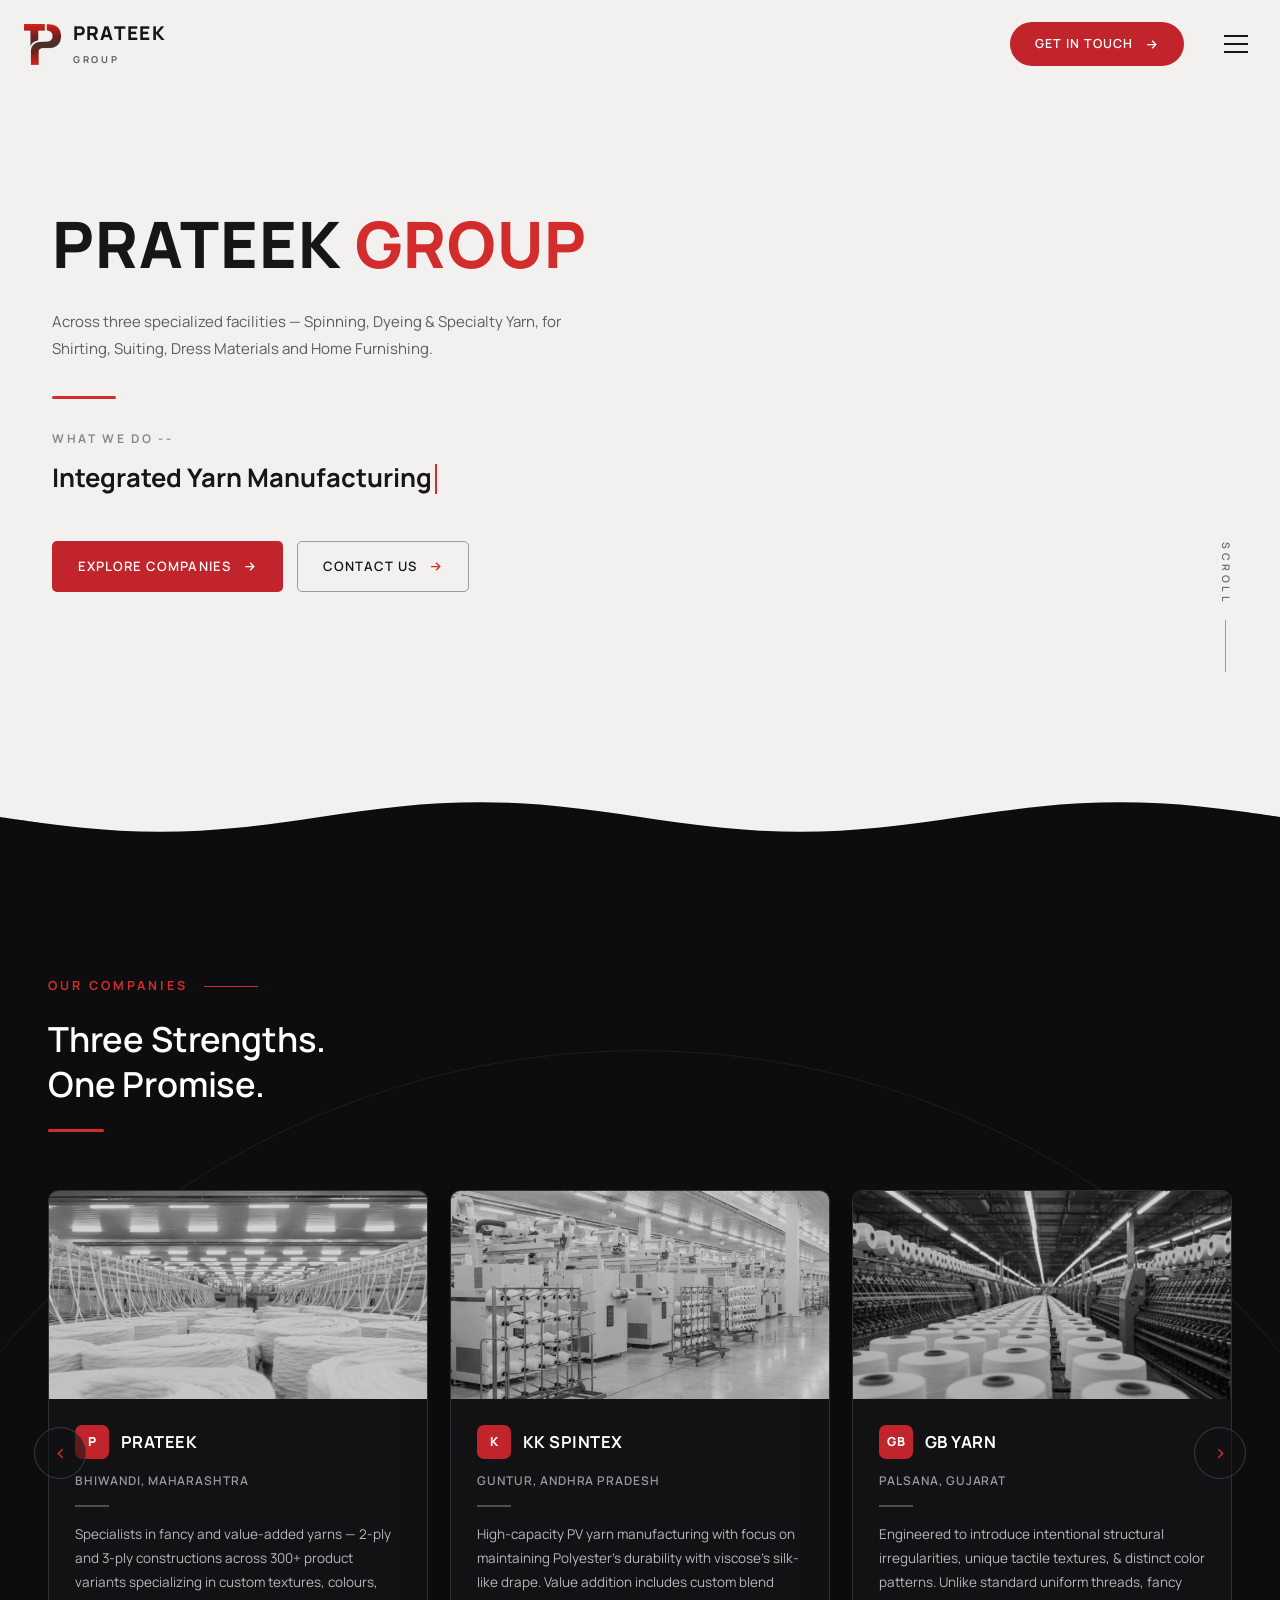
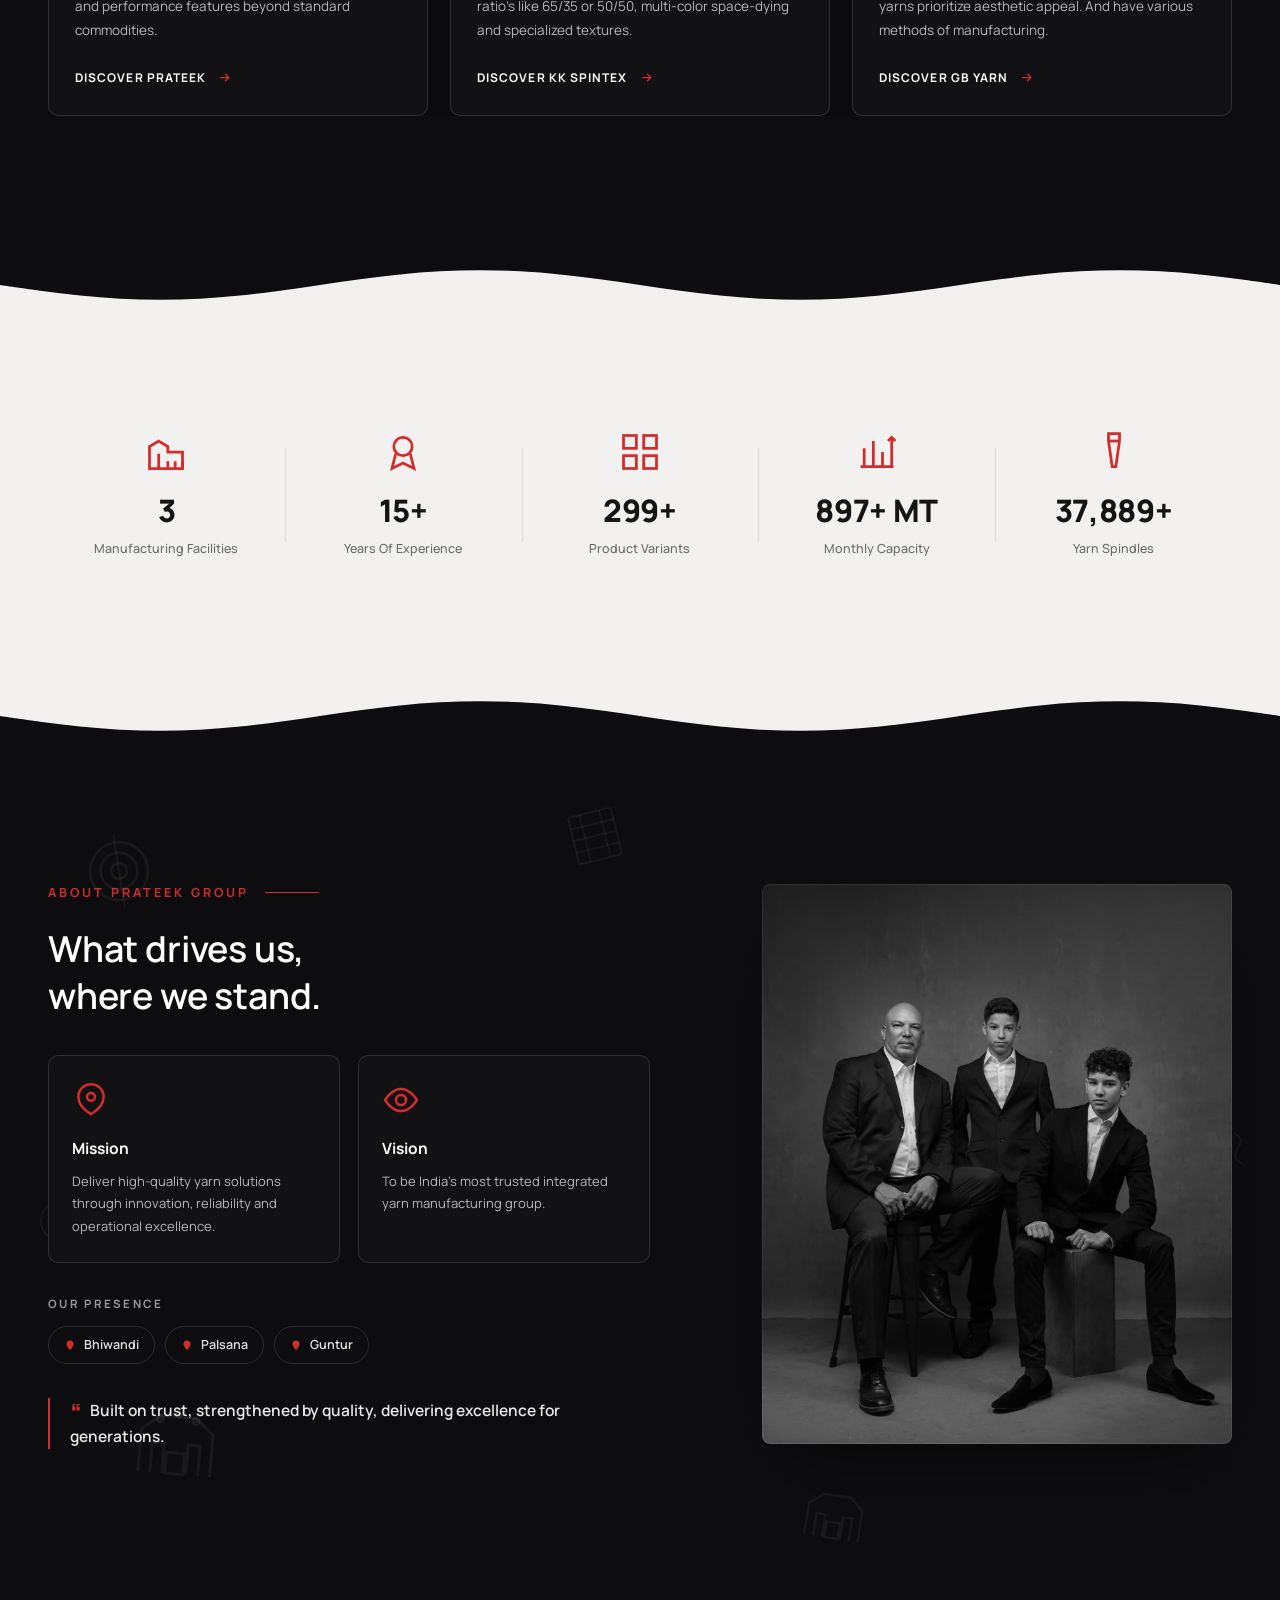
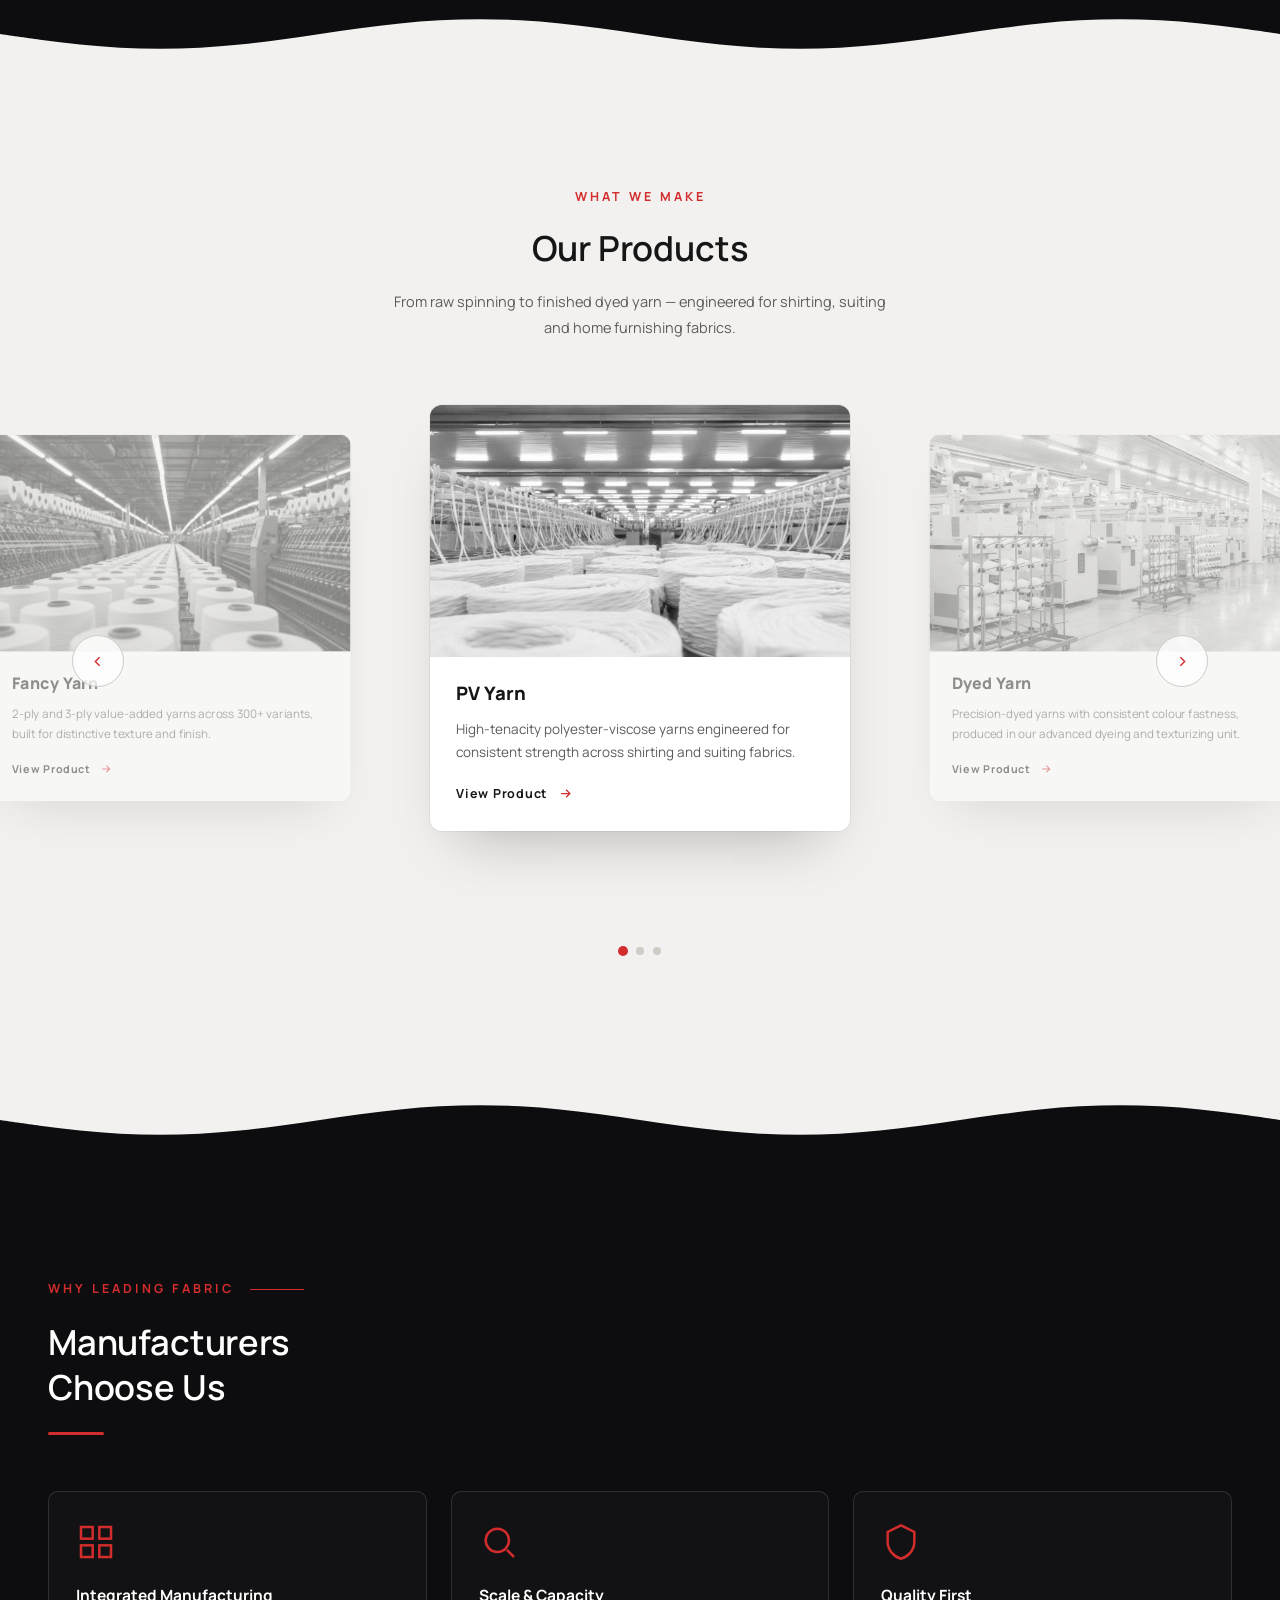
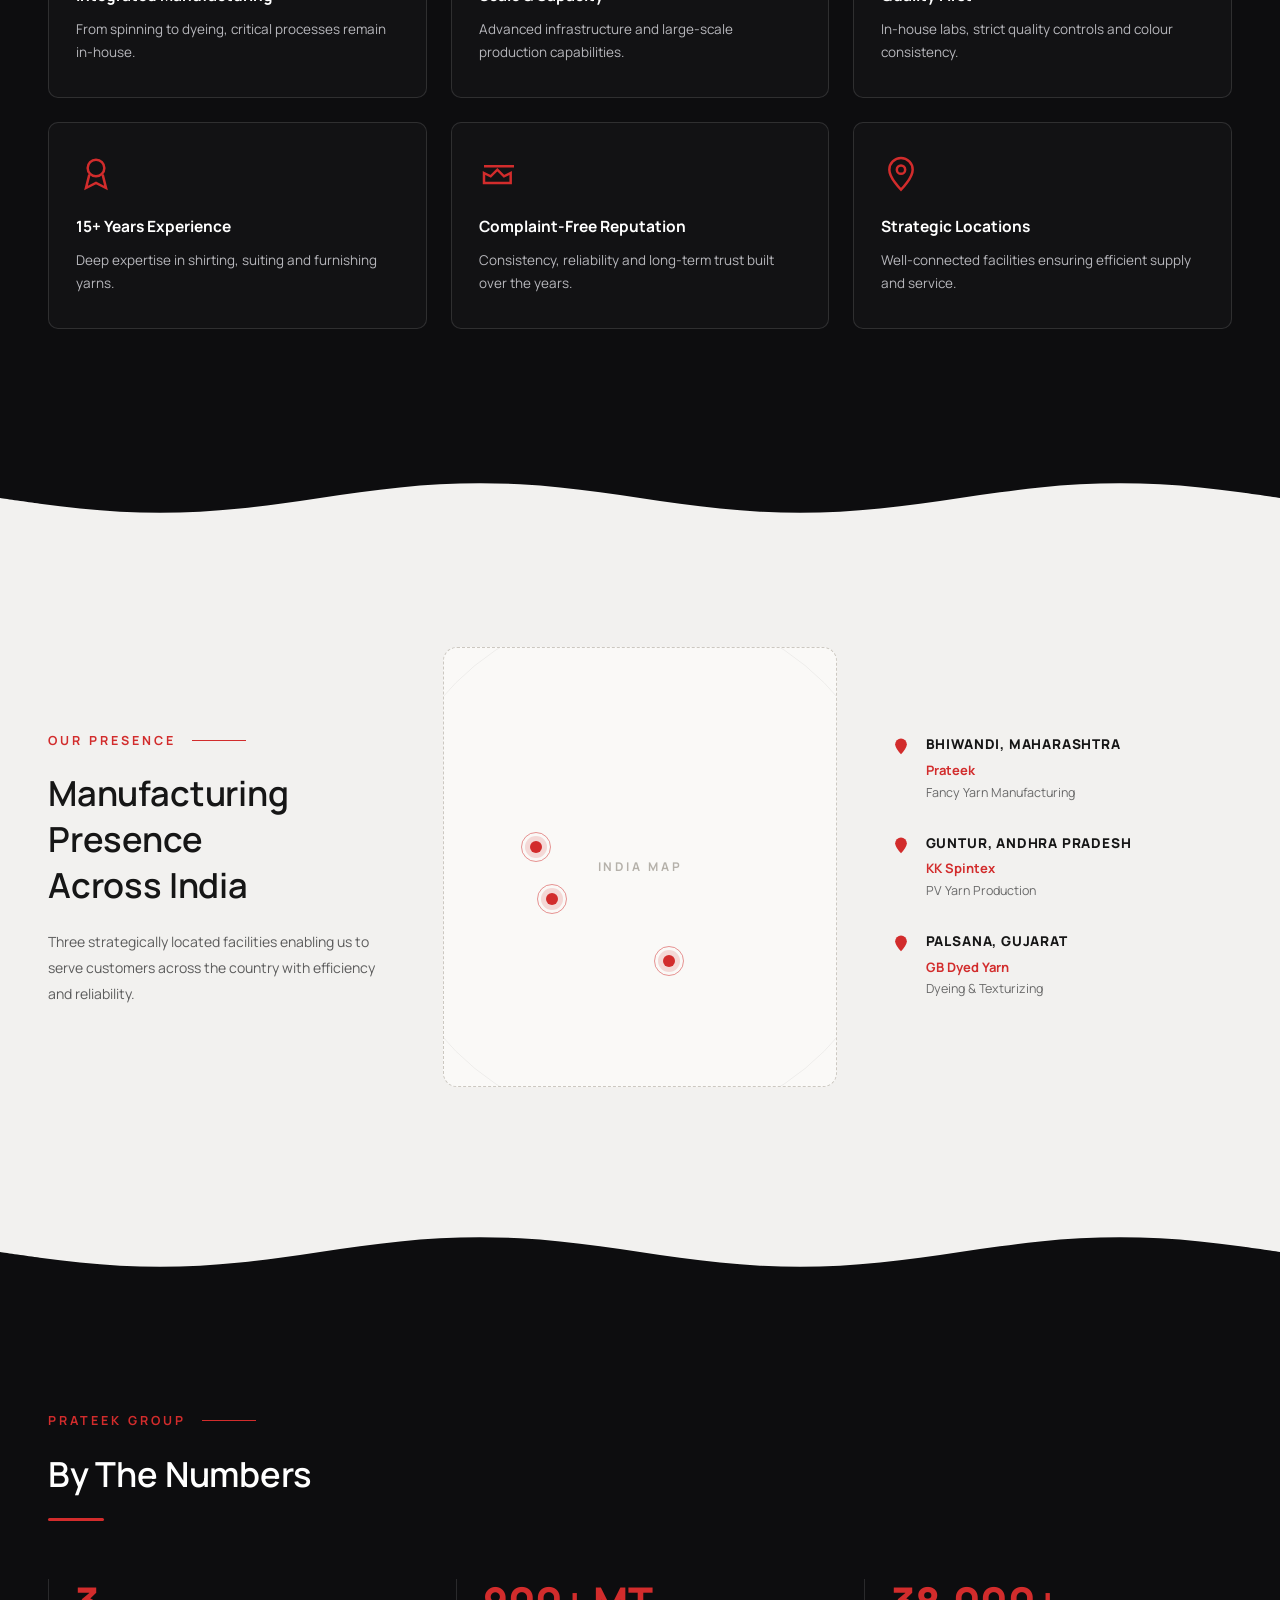
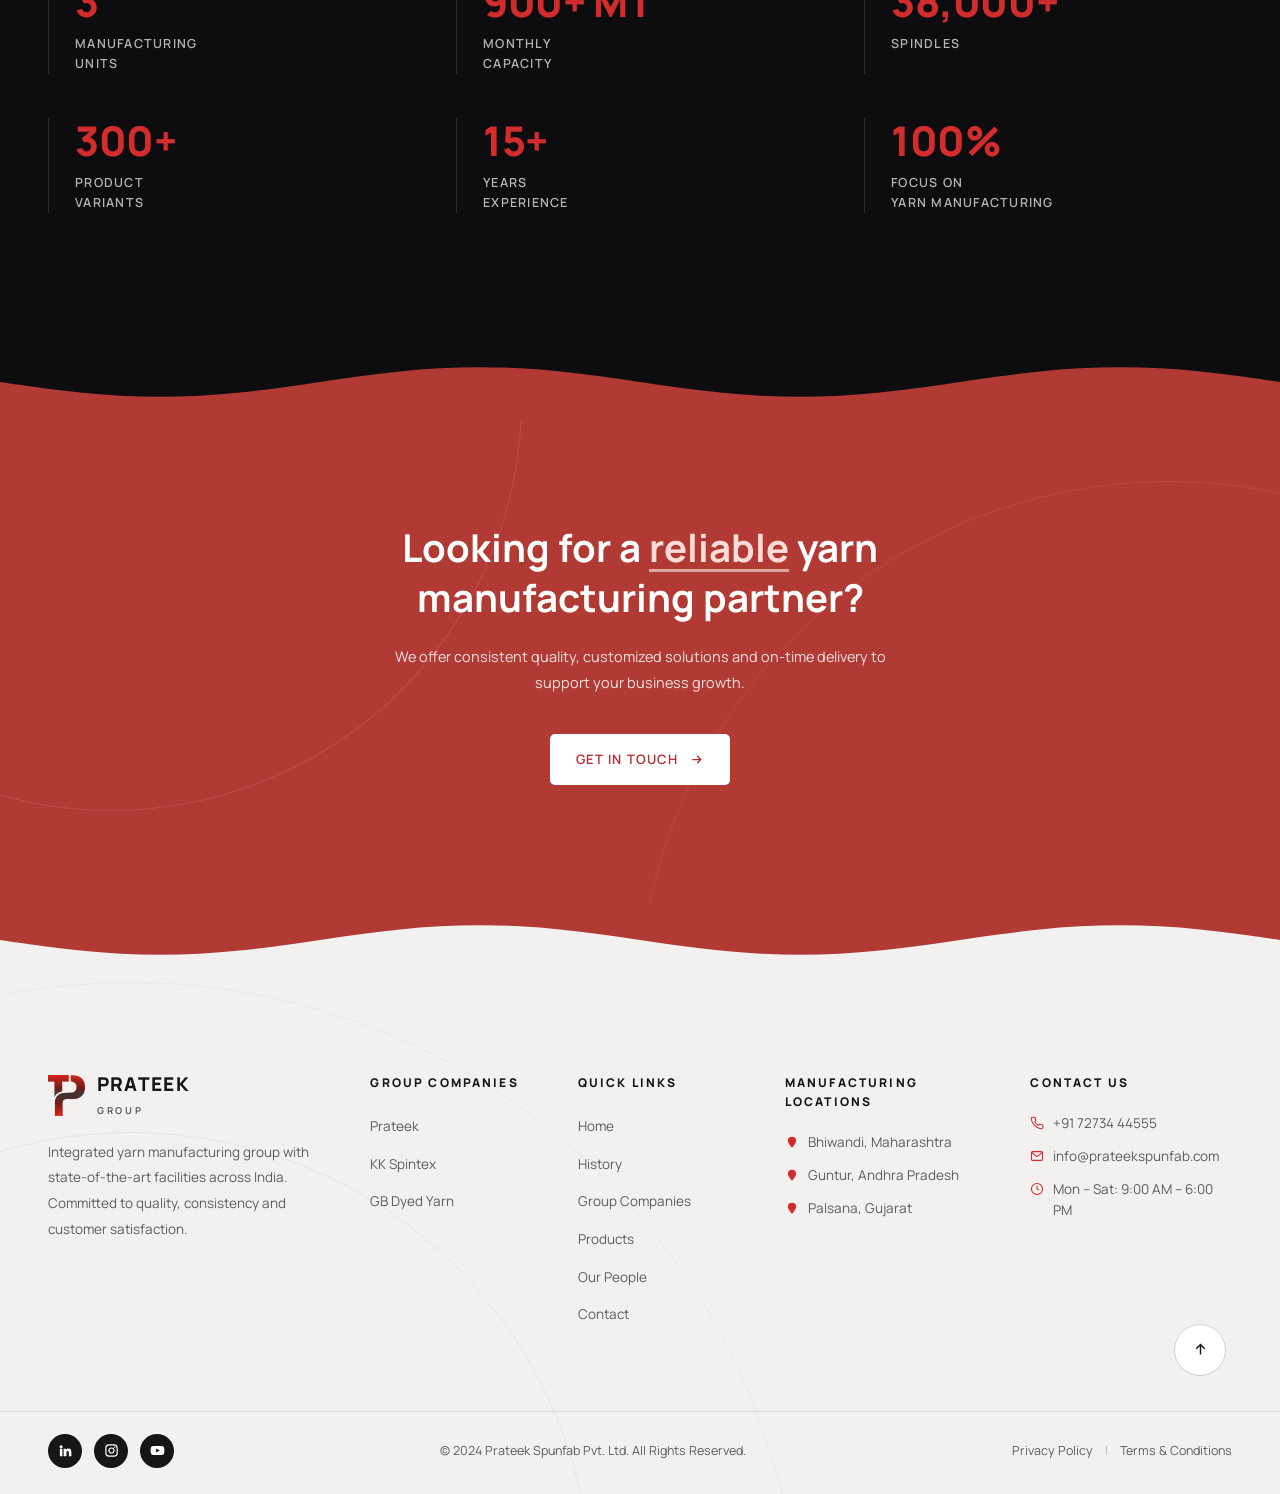
==== commit 380d87d5: "Revamp1" ====
--- a/index.html
+++ b/index.html
@@ -781,6 +781,9 @@
   .to-top{right:22px;bottom:150px}
 }
 </style>
+<link rel="stylesheet" href="header.css">
+<link rel="icon" href="favicon.ico" sizes="any" />
+<link rel="apple-touch-icon" href="logo.png" />
 </head>
 
 <body>
@@ -788,14 +791,10 @@
 
 <!-- ======================= HEADER ======================= -->
 <header class="site-header" id="siteHeader">
-  <div class="container--wide header-inner">
+  <div class="header-inner">
 
     <a href="index.html" class="brand js-top" aria-label="Prateek Group home">
-      <svg class="brand-mark" viewBox="0 0 52 60" xmlns="http://www.w3.org/2000/svg" aria-hidden="true">
-        <rect x="2" y="2" width="13" height="56" fill="var(--red-btn)"/>
-        <path d="M 15,2 L 47,2 L 15,33 Z" fill="var(--red-btn)"/>
-        <path d="M 15,38 L 36,38 L 15,56 Z" fill="var(--red-btn)"/>
-      </svg>
+      <img src="logo.png" alt="Prateek Group" class="brand-mark" width="208" height="240" />
       <span>
         <span class="brand-name">PRATEEK</span>
         <span class="brand-sub">GROUP</span>
@@ -804,25 +803,28 @@
 
     <ul class="nav" id="siteNav" aria-label="Primary">
       <li><a href="index.html" class="active js-top">HOME</a></li>
-      <li><a href="#history">HISTORY</a></li>
+      <li><a href="history.html">HISTORY</a></li>
+
       <li class="has-dropdown">
-        <a href="#" aria-haspopup="true">INFRASTRUCTURE <span class="caret" aria-hidden="true">&#9662;</span></a>
+        <a href="index.html#manufacturing" aria-haspopup="true">INFRASTRUCTURE <span class="caret" aria-hidden="true">&#9662;</span></a>
         <ul class="dropdown">
-          <li><a href="#manufacturing">MANUFACTURING</a></li>
-          <li><a href="#qualitycontrol">QUALITY CONTROL</a></li>
-          <li><a href="#machinery">MACHINERY</a></li>
-          <li><a href="#capacity">CAPACITY</a></li>
-          <li><a href="#certifications">CERTIFICATIONS</a></li>
+          <li><a href="index.html#manufacturing">MANUFACTURING</a></li>
+          <li><a href="index.html#qualitycontrol">QUALITY CONTROL</a></li>
+          <li><a href="index.html#manufacturing">MACHINERY</a></li>
+          <li><a href="index.html#capacity">CAPACITY</a></li>
+          <li><a href="index.html#qualitycontrol">CERTIFICATIONS</a></li>
         </ul>
       </li>
+
       <li class="has-dropdown">
-        <a href="#" aria-haspopup="true">PRODUCTS <span class="caret" aria-hidden="true">&#9662;</span></a>
+        <a href="index.html#products" aria-haspopup="true">PRODUCTS <span class="caret" aria-hidden="true">&#9662;</span></a>
         <ul class="dropdown">
-          <li><a href="#pvyarn">PV YARN</a></li>
-          <li><a href="#dyedyarn">DYED YARN</a></li>
-          <li><a href="#fancyyarn">FANCY YARN</a></li>
+          <li><a href="pv-yarn.html">PV YARN</a></li>
+          <li><a href="dyed-yarn.html">DYED YARN</a></li>
+          <li><a href="fancy-yarn.html">FANCY YARN</a></li>
         </ul>
       </li>
+
       <li class="has-dropdown">
         <a href="group-companies.html" aria-haspopup="true">GROUP COMPANIES <span class="caret" aria-hidden="true">&#9662;</span></a>
         <ul class="dropdown">
@@ -831,8 +833,9 @@
           <li><a href="gb-dyed-yarn.html">GB DYED YARN</a></li>
         </ul>
       </li>
-      <li><a href="#careers">OUR PARTNERS</a></li>
-      <li><a href="#careers">PEOPLE</a></li>
+
+      <li><a href="group-companies.html#partners">OUR PARTNERS</a></li>
+      <li><a href="people.html">PEOPLE</a></li>
       <li><a href="contact.html">CONTACT</a></li>
     </ul>
 
@@ -1213,7 +1216,7 @@
 </div>
 
 <!-- ==================== WHY CHOOSE US ==================== -->
-<section class="why section-dark">
+<section class="why section-dark" id="qualitycontrol">
   <div class="container">
     <div class="why-head reveal">
       <span class="eyebrow eyebrow--line">Why Leading Fabric</span>
@@ -1295,7 +1298,7 @@
 </div>
 
 <!-- ======================= PRESENCE ======================= -->
-<section class="presence section-light">
+<section class="presence section-light" id="manufacturing">
   <div class="container presence-grid">
     <div class="presence-intro reveal">
       <span class="eyebrow eyebrow--line">Our Presence</span>
@@ -1361,7 +1364,7 @@
 </div>
 
 <!-- ==================== BY THE NUMBERS ==================== -->
-<section class="numbers section-dark">
+<section class="numbers section-dark" id="capacity">
   <div class="container">
     <div class="numbers-head reveal">
       <span class="eyebrow eyebrow--line">Prateek Group</span>
@@ -1437,11 +1440,7 @@
   <div class="container footer-grid">
     <div class="footer-brand">
       <a href="index.html" class="brand js-top" aria-label="Prateek Group home">
-        <svg class="brand-mark" viewBox="0 0 52 60" xmlns="http://www.w3.org/2000/svg" aria-hidden="true">
-          <rect x="2" y="2" width="13" height="56" fill="var(--red-btn)"/>
-          <path d="M 15,2 L 47,2 L 15,33 Z" fill="var(--red-btn)"/>
-          <path d="M 15,38 L 36,38 L 15,56 Z" fill="var(--red-btn)"/>
-        </svg>
+        <img src="logo.png" alt="Prateek Group" class="brand-mark" width="208" height="240" />
         <span>
           <span class="brand-name">PRATEEK</span>
           <span class="brand-sub">GROUP</span>
@@ -1455,21 +1454,12 @@
 
     <div class="footer-col">
       <h5 class="footer-heading">Group Companies</h5>
-      <ul>
-        <li><a href="prateek.html">Prateek</a></li>
-        <li><a href="kk-spintex.html">KK Spintex</a></li>
-        <li><a href="gb-dyed-yarn.html">GB Dyed Yarn</a></li>
-      </ul>
+      <ul><li><a href="prateek.html">Prateek</a></li><li><a href="kk-spintex.html">KK Spintex</a></li><li><a href="gb-dyed-yarn.html">GB Dyed Yarn</a></li></ul>
     </div>
 
     <div class="footer-col">
       <h5 class="footer-heading">Quick Links</h5>
-      <ul>
-        <li><a href="index.html" class="js-top">Home</a></li>
-        <li><a href="#companies">Group Companies</a></li>
-        <li><a href="#">Careers</a></li>
-        <li><a href="contact.html">Contact</a></li>
-      </ul>
+      <ul><li><a href="index.html">Home</a></li><li><a href="history.html">History</a></li><li><a href="group-companies.html">Group Companies</a></li><li><a href="index.html#products">Products</a></li><li><a href="people.html">Our People</a></li><li><a href="contact.html">Contact</a></li></ul>
     </div>
 
     <div class="footer-col">
@@ -1541,77 +1531,7 @@
 (function () {
   'use strict';
 
-  /* ---------- Header: solid background after scrolling ---------- */
-  var header = document.getElementById('siteHeader');
-  function onScroll() {
-    header.classList.toggle('is-scrolled', window.scrollY > 40);
-  }
-  window.addEventListener('scroll', onScroll, { passive: true });
-  onScroll();
-
-  /* ---------- Mobile navigation ---------- */
-  var toggle = document.getElementById('navToggle');
-  var body = document.body;
-  toggle.addEventListener('click', function () {
-    var open = body.classList.toggle('nav-open');
-    toggle.setAttribute('aria-expanded', open);
-  });
-
-  /* Dropdown parents: toggle their submenu (mobile); hover handles desktop.
-     If the parent link has a real destination (not a "#" placeholder),
-     clicking it navigates normally — only the small caret toggles the
-     submenu open, so mobile users can still reach the sub-items. */
-  document.querySelectorAll('.has-dropdown > a').forEach(function (link) {
-    var isPlaceholder = link.getAttribute('href') === '#';
-
-    if (isPlaceholder) {
-      link.addEventListener('click', function (e) {
-        e.preventDefault();
-        toggleDropdown(link.parentElement);
-      });
-    } else {
-      var caret = link.querySelector('.caret');
-      if (caret) {
-        caret.addEventListener('click', function (e) {
-          e.preventDefault();
-          e.stopPropagation();
-          toggleDropdown(link.parentElement);
-        });
-      }
-    }
-  });
-  function toggleDropdown(li) {
-    var wasOpen = li.classList.contains('open');
-    document.querySelectorAll('.has-dropdown.open').forEach(function (o) {
-      o.classList.remove('open');
-    });
-    if (!wasOpen) li.classList.add('open');
-  }
-
-  /* Every other nav link closes the mobile menu */
-  document.querySelectorAll('#siteNav a').forEach(function (link) {
-    if (link.matches('.has-dropdown > a')) return;
-    link.addEventListener('click', function () {
-      body.classList.remove('nav-open');
-      toggle.setAttribute('aria-expanded', 'false');
-      document.querySelectorAll('.has-dropdown.open').forEach(function (o) {
-        o.classList.remove('open');
-      });
-    });
-  });
-
-  /* ---------- "Home" / logo -> smooth scroll to top ---------- */
-  document.querySelectorAll('.js-top').forEach(function (el) {
-    el.addEventListener('click', function (e) {
-      e.preventDefault();
-      window.scrollTo({ top: 0, behavior: 'smooth' });
-    });
-  });
-
-  /* ---------- Placeholder links (href="#") do nothing ---------- */
-  document.querySelectorAll('a[href="#"]:not(.js-top)').forEach(function (el) {
-    el.addEventListener('click', function (e) { e.preventDefault(); });
-  });
+  /* Header behaviour lives in header.js */
 
   /* ---------- Back to top ---------- */
   document.getElementById('toTop').addEventListener('click', function () {
@@ -2069,5 +1989,6 @@
 
 })();
 </script>
+<script src="header.js"></script>
 </body>
 </html>
--- a/header.css
+++ b/header.css
@@ -0,0 +1,230 @@
+/* ==========================================================
+   CANONICAL SITE HEADER  (shared by every page)
+   ----------------------------------------------------------
+   Everything is scoped under .site-header so it can safely sit
+   alongside styles.css, which defines its own .header/.nav/
+   .dropdown rules. Load this file AFTER styles.css.
+========================================================== */
+
+.site-header{
+  /* Self-contained tokens: the header looks identical on every
+     page even if that page defines a different palette. */
+  --red-btn : #c1252b;
+  --hdr-ink : #161616;
+  --hdr-font: 'Manrope', 'Inter', -apple-system, 'Segoe UI', sans-serif;
+
+  position:fixed;top:0;left:0;right:0;z-index:1000;
+  padding:22px 0;
+  font-family:var(--hdr-font);
+  transition:background .35s ease, padding .35s ease, box-shadow .35s ease;
+}
+.site-header.is-scrolled{
+  background:rgba(10,10,11,.92);
+  backdrop-filter:blur(10px);
+  -webkit-backdrop-filter:blur(10px);
+  padding:13px 0;
+  box-shadow:0 1px 0 rgba(255,255,255,.06);
+}
+.site-header.is-scrolled .brand-name{color:#fff}
+.site-header.is-scrolled .brand-sub{color:#b8b8bd}
+.site-header.is-scrolled .nav > li > a{color:#cdcdd2}
+.site-header.is-scrolled .nav > li > a:hover,
+.site-header.is-scrolled .nav > li > a.active{color:#fff}
+.site-header.is-scrolled .nav-toggle span{background:#fff}
+
+/* Header container: matches index.html's .container--wide */
+.site-header .header-inner{
+  width:min(100% - 104px, 1336px);
+  margin-inline:auto;
+  display:flex;align-items:center;gap:clamp(14px, 2vw, 30px);
+  height:auto;padding-inline:0;min-width:0;
+}
+
+/* Brand / logo */
+.site-header .brand{display:flex;align-items:center;gap:12px;text-decoration:none}
+.site-header .brand-mark{height:41px;width:auto;flex:0 0 auto;display:block}
+
+/* Global logo sizing (header AND footer, every page).
+   Height is fixed and width is automatic, so logo.png keeps its own
+   aspect ratio whether it's a square mark or a wide wordmark. */
+.brand-mark{
+  height:41px;
+  width:auto;
+  max-width:clamp(120px, 13vw, 190px);
+  object-fit:contain;
+  flex:0 0 auto;
+  display:block;
+}
+.site-header .brand-name{
+  font-size:19px;font-weight:800;letter-spacing:.07em;
+  line-height:1;color:var(--hdr-ink);
+}
+.site-header .brand-sub{
+  display:block;font-size:9.5px;font-weight:700;
+  letter-spacing:.3em;color:#5c5c5c;margin-top:4px;
+}
+
+/* Primary nav */
+.site-header .nav{
+  display:flex;align-items:center;gap:clamp(13px, 1.6vw, 24px);
+  margin-inline:auto;margin-right:auto;list-style:none;
+  padding:0;
+}
+.site-header .nav > li{position:relative}
+.site-header .nav > li > a{
+  display:inline-flex;align-items:center;gap:6px;
+  font-family:var(--hdr-font);
+  color:#4a4a4a;font-size:12px;font-weight:600;letter-spacing:.09em;
+  text-transform:none;
+  text-decoration:none;position:relative;padding:8px 0;transition:color .25s;
+  white-space:nowrap;
+}
+.site-header .nav > li > a:hover,
+.site-header .nav > li > a.active{color:var(--hdr-ink)}
+.site-header .nav > li > a.active::after{
+  content:"";position:absolute;left:0;right:auto;bottom:-1px;
+  width:24px;height:2px;background:var(--red-btn);
+}
+.site-header .caret{
+  font-size:9px;line-height:1;
+  transform:translateY(1px);transition:transform .25s;
+}
+.site-header .has-dropdown:hover .caret{transform:translateY(1px) rotate(180deg)}
+.site-header .has-dropdown{position:relative}
+.site-header .has-dropdown::after{
+  content:"";position:absolute;left:0;right:0;top:100%;height:10px;
+}
+
+/* Dropdown panels */
+.site-header .dropdown{
+  position:absolute;top:100%;left:50%;right:auto;
+  transform:translate(-50%, 8px);
+  min-width:196px;padding:10px 0;margin:0;list-style:none;
+  background:#fff;border-radius:9px;
+  box-shadow:0 22px 44px -16px rgba(0,0,0,.28), 0 0 0 1px rgba(0,0,0,.05);
+  opacity:0;visibility:hidden;
+  transition:opacity .25s ease, transform .25s ease, visibility .25s;
+  z-index:10;
+}
+.site-header .has-dropdown:hover > .dropdown,
+.site-header .has-dropdown.open  > .dropdown{
+  opacity:1;visibility:visible;transform:translate(-50%, 2px);
+}
+.site-header .dropdown a{
+  display:block;padding:9px 20px;text-align:center;
+  font-family:var(--hdr-font);
+  font-size:11.5px;font-weight:600;letter-spacing:.1em;
+  color:#4a4a4a;text-decoration:none;
+  transition:background .2s, color .2s;
+}
+.site-header .dropdown a:hover{background:#f4f2ef;color:var(--hdr-ink)}
+
+/* Get-in-touch pill */
+.site-header .btn--pill{
+  display:inline-flex;align-items:center;gap:11px;
+  background:var(--red-btn);color:#fff;text-decoration:none;
+  font-family:var(--hdr-font);
+  font-weight:600;border:0;cursor:pointer;
+  padding:12px 25px;border-radius:999px;
+  font-size:12.5px;letter-spacing:.08em;
+  white-space:nowrap;
+  transition:background .25s ease, transform .25s ease;
+}
+.site-header .btn--pill:hover{background:#a91d23;transform:translateY(-1px)}
+.site-header .icon-arrow{width:15px;height:15px;flex:0 0 auto;display:block}
+
+/* Mobile hamburger */
+.site-header .nav-toggle{
+  display:none;background:none;border:0;cursor:pointer;
+  width:40px;height:40px;flex-direction:column;
+  align-items:center;justify-content:center;gap:6px;padding:0;
+}
+.site-header .nav-toggle span{
+  width:24px;height:2px;background:var(--hdr-ink);
+  transition:.3s;display:block;
+}
+.nav-open .site-header .nav-toggle span:nth-child(1){transform:translateY(8px) rotate(45deg)}
+.nav-open .site-header .nav-toggle span:nth-child(2){opacity:0}
+.nav-open .site-header .nav-toggle span:nth-child(3){transform:translateY(-8px) rotate(-45deg)}
+
+/* ---------- Mobile / tablet ---------- */
+/* The 8-item desktop nav needs ~1332px to fit alongside the logo and
+   CTA. Below that we switch to the hamburger, otherwise the "GET IN
+   TOUCH" button gets pushed off the right edge. */
+@media (max-width:1340px){
+  .site-header .nav{
+    position:fixed;top:0;left:0;right:0;z-index:1;
+    flex-direction:column;align-items:flex-start;gap:2px;
+    padding:96px 32px 30px;margin:0;
+    background:rgba(10,10,11,.98);
+    backdrop-filter:blur(14px);
+    -webkit-backdrop-filter:blur(14px);
+    border-bottom:1px solid rgba(255,255,255,.08);
+    transform:translateY(-105%);transition:transform .4s ease;
+    min-height:100vh;max-height:100vh;overflow-y:auto;
+  }
+  .site-header .nav > li{width:100%}
+  .site-header .nav > li > a{
+    padding:11px 0;font-size:14px;color:#cdcdd2;letter-spacing:.06em;
+  }
+  .site-header .nav > li > a:hover,
+  .site-header .nav > li > a.active{color:#fff}
+  .nav-open .site-header .nav{transform:none}
+  .site-header .nav-toggle{display:flex}
+  /* Keep the logo and hamburger above the slide-down panel */
+  .site-header .brand,
+  .site-header .nav-toggle{position:relative;z-index:2}
+  .nav-open .site-header .brand-name{color:#fff}
+  .nav-open .site-header .brand-sub{color:#b8b8bd}
+  .nav-open .site-header .nav-toggle span{background:#fff}
+  .site-header .header-inner{
+    justify-content:space-between;
+    width:min(100% - 48px, 1336px);
+  }
+  .site-header .header-inner .btn--pill{margin-left:auto;margin-right:6px}
+
+  /* dropdowns become inline lists on mobile */
+  .site-header .dropdown,
+  .site-header .has-dropdown:hover > .dropdown,
+  .site-header .has-dropdown.open > .dropdown{
+    position:static;transform:none;min-width:0;
+    background:transparent;box-shadow:none;border-radius:0;
+    padding:0 0 6px 16px;display:none;
+    opacity:1;visibility:visible;transition:none;
+  }
+  .site-header .has-dropdown.open > .dropdown{display:block}
+  .site-header .dropdown a{
+    text-align:left;padding:8px 0;color:#9a9aa0;font-size:12.5px;
+  }
+  .site-header .dropdown a:hover{background:none;color:#fff}
+}
+
+@media (max-width:560px){
+  .site-header .header-inner .btn--pill{display:none}
+}
+
+/* ==========================================================
+   DARK-HERO PAGES
+   Same header, same markup — but the hero behind it is dark,
+   so the un-scrolled state needs light text to stay legible.
+   Add class="hero-dark" to <body> on those pages.
+========================================================== */
+.hero-dark .site-header:not(.is-scrolled) .brand-name{color:#fff}
+.hero-dark .site-header:not(.is-scrolled) .brand-sub{color:#b8b8bd}
+.hero-dark .site-header:not(.is-scrolled) .nav > li > a{color:#cdcdd2}
+.hero-dark .site-header:not(.is-scrolled) .nav > li > a:hover,
+.hero-dark .site-header:not(.is-scrolled) .nav > li > a.active{color:#fff}
+.hero-dark .site-header:not(.is-scrolled) .nav-toggle span{background:#fff}
+
+@media (max-width:560px){
+  .brand-mark{height:36px;max-width:150px}
+}
+
+/* ==========================================================
+   LOGO CONTAINS THE WORDMARK?
+   If logo.png already includes the words "PRATEEK GROUP",
+   add class="logo-only" to <body> to hide the text lockup
+   next to it and avoid saying the name twice.
+========================================================== */
+.logo-only .brand > span{display:none}
+.logo-only .brand-mark{max-width:clamp(150px, 18vw, 260px)}
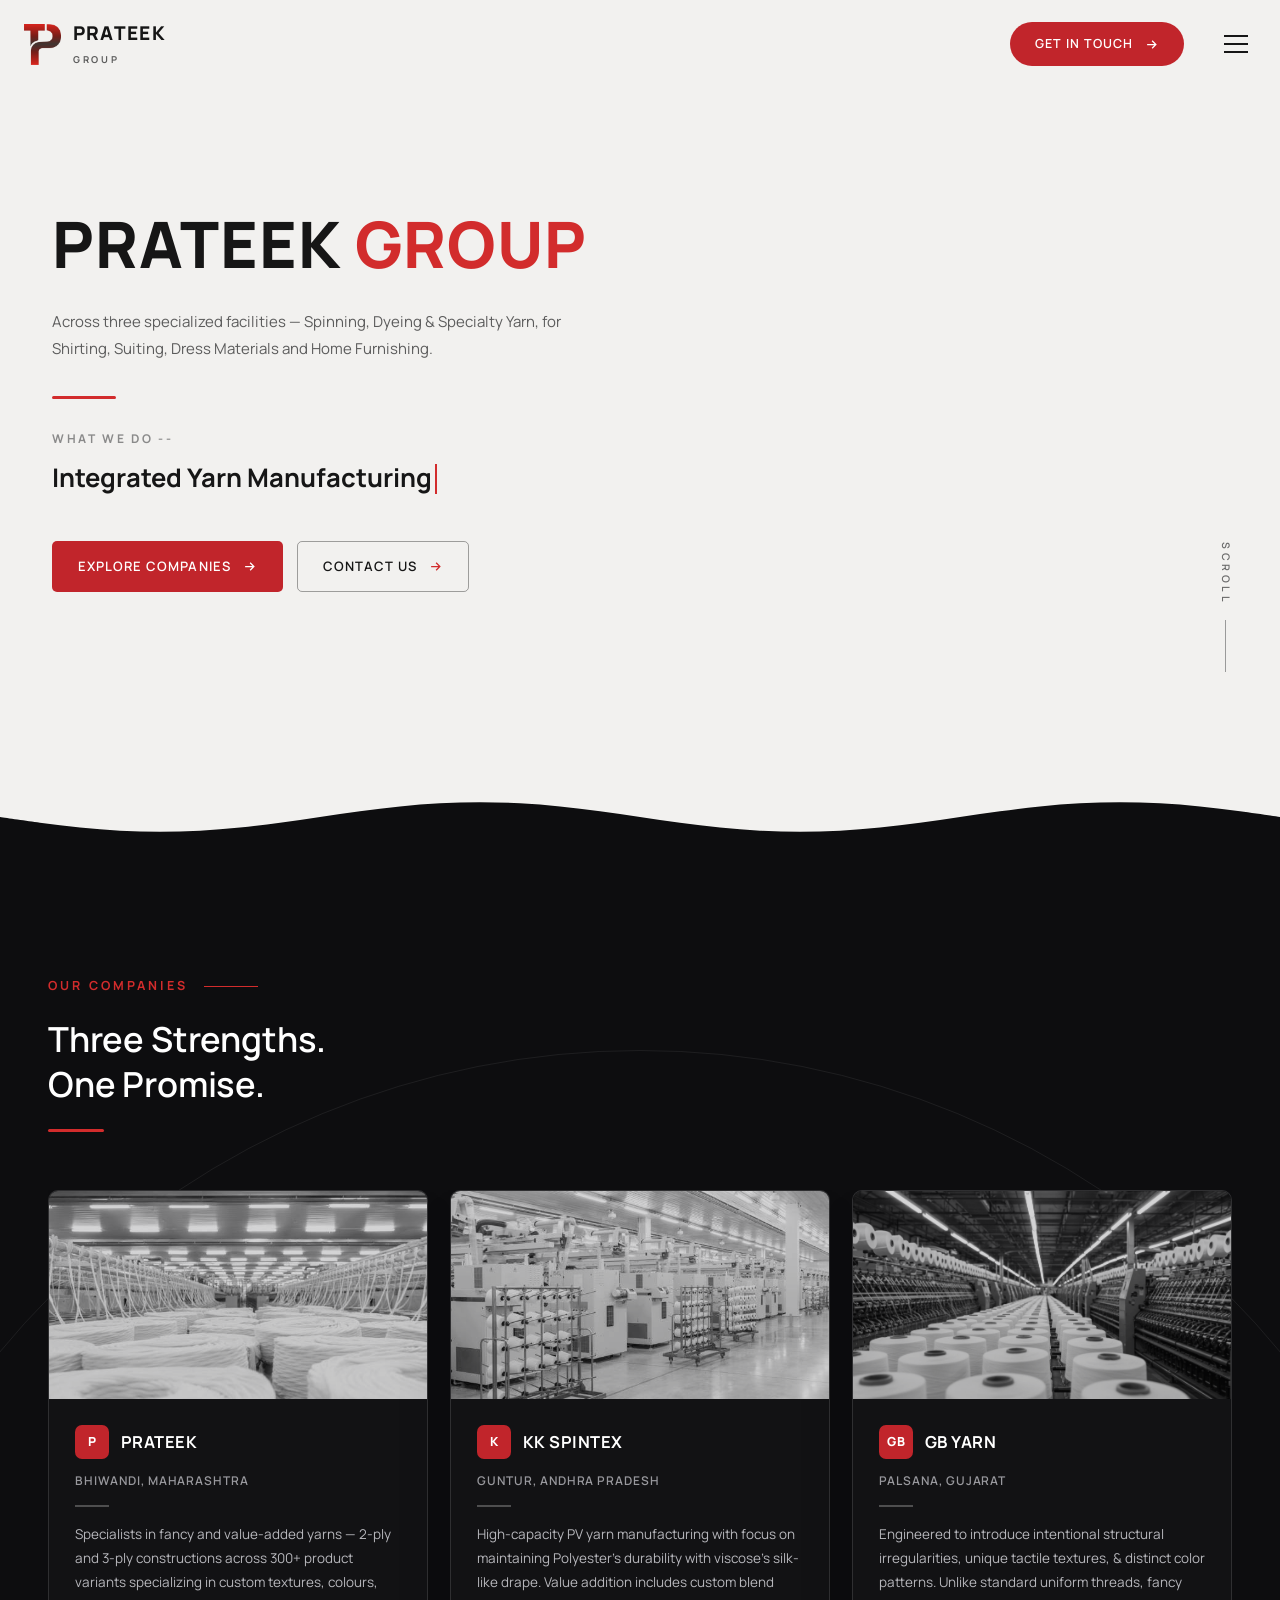
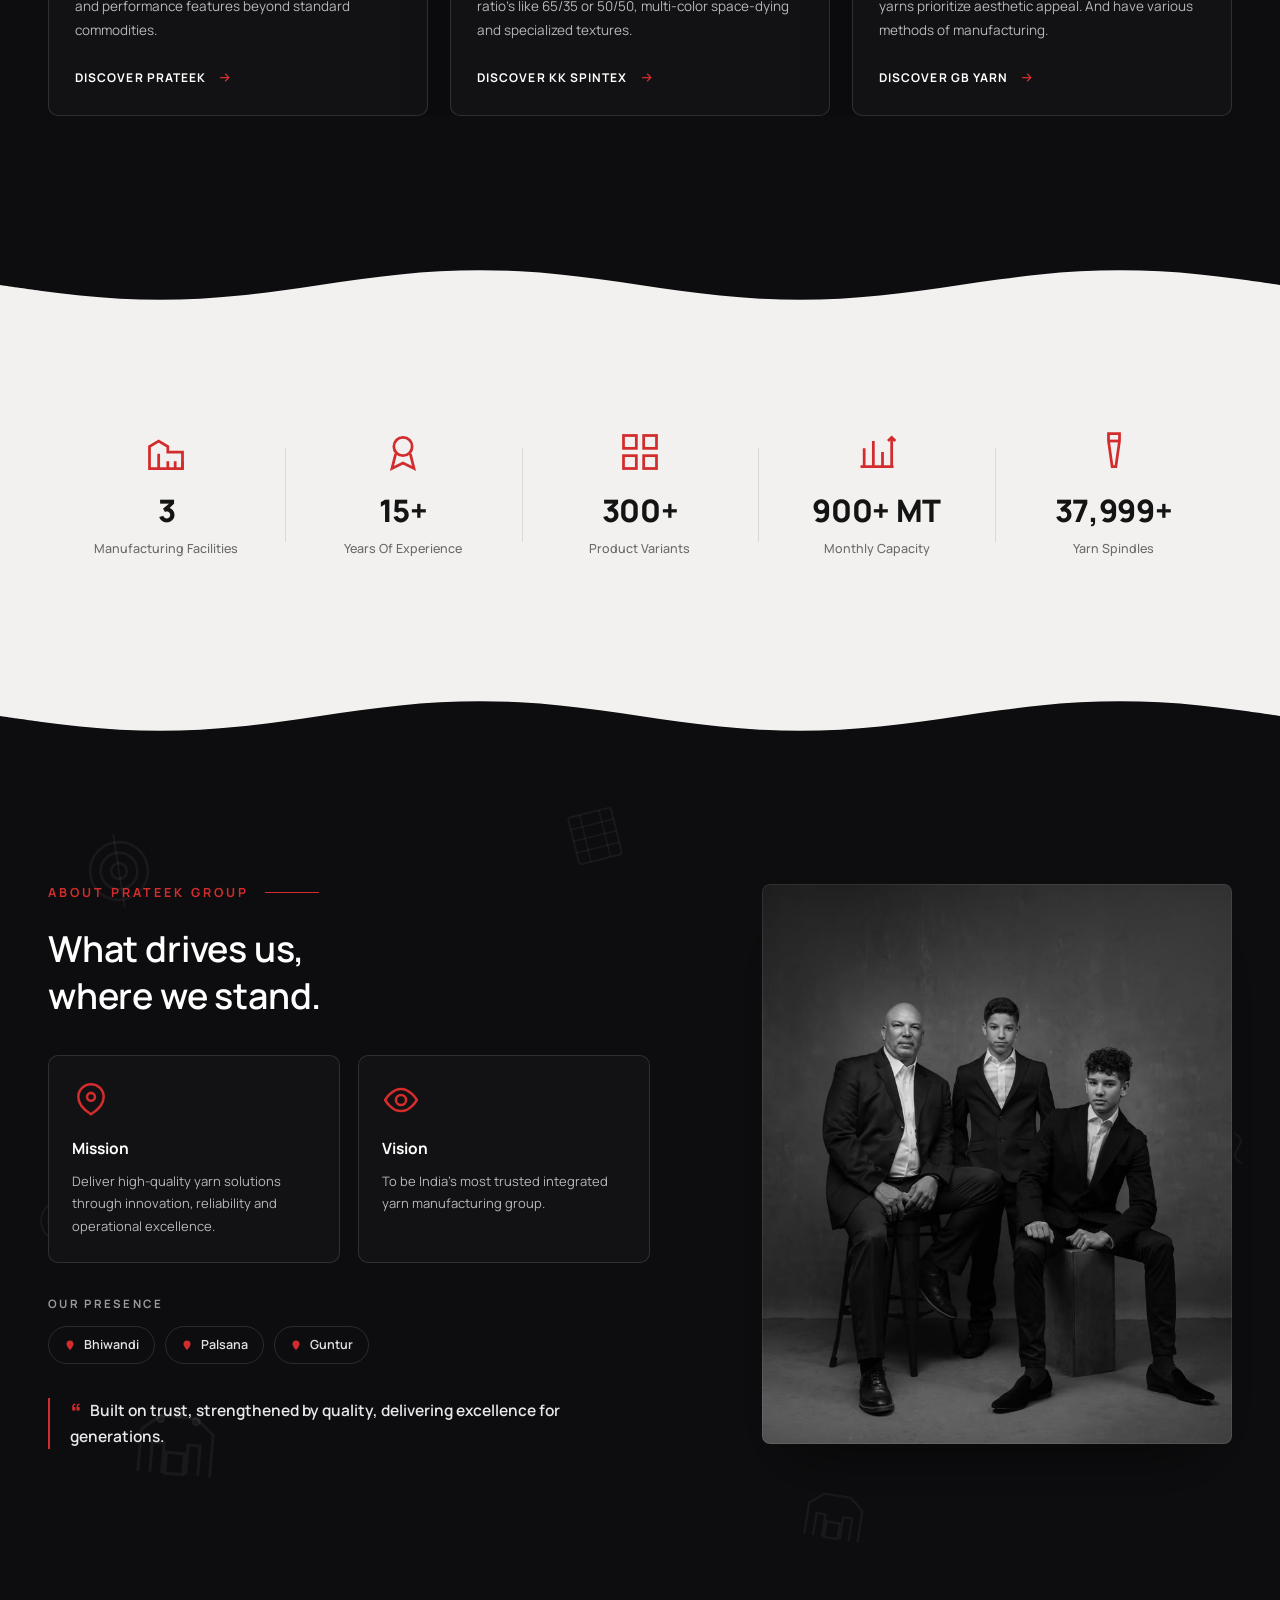
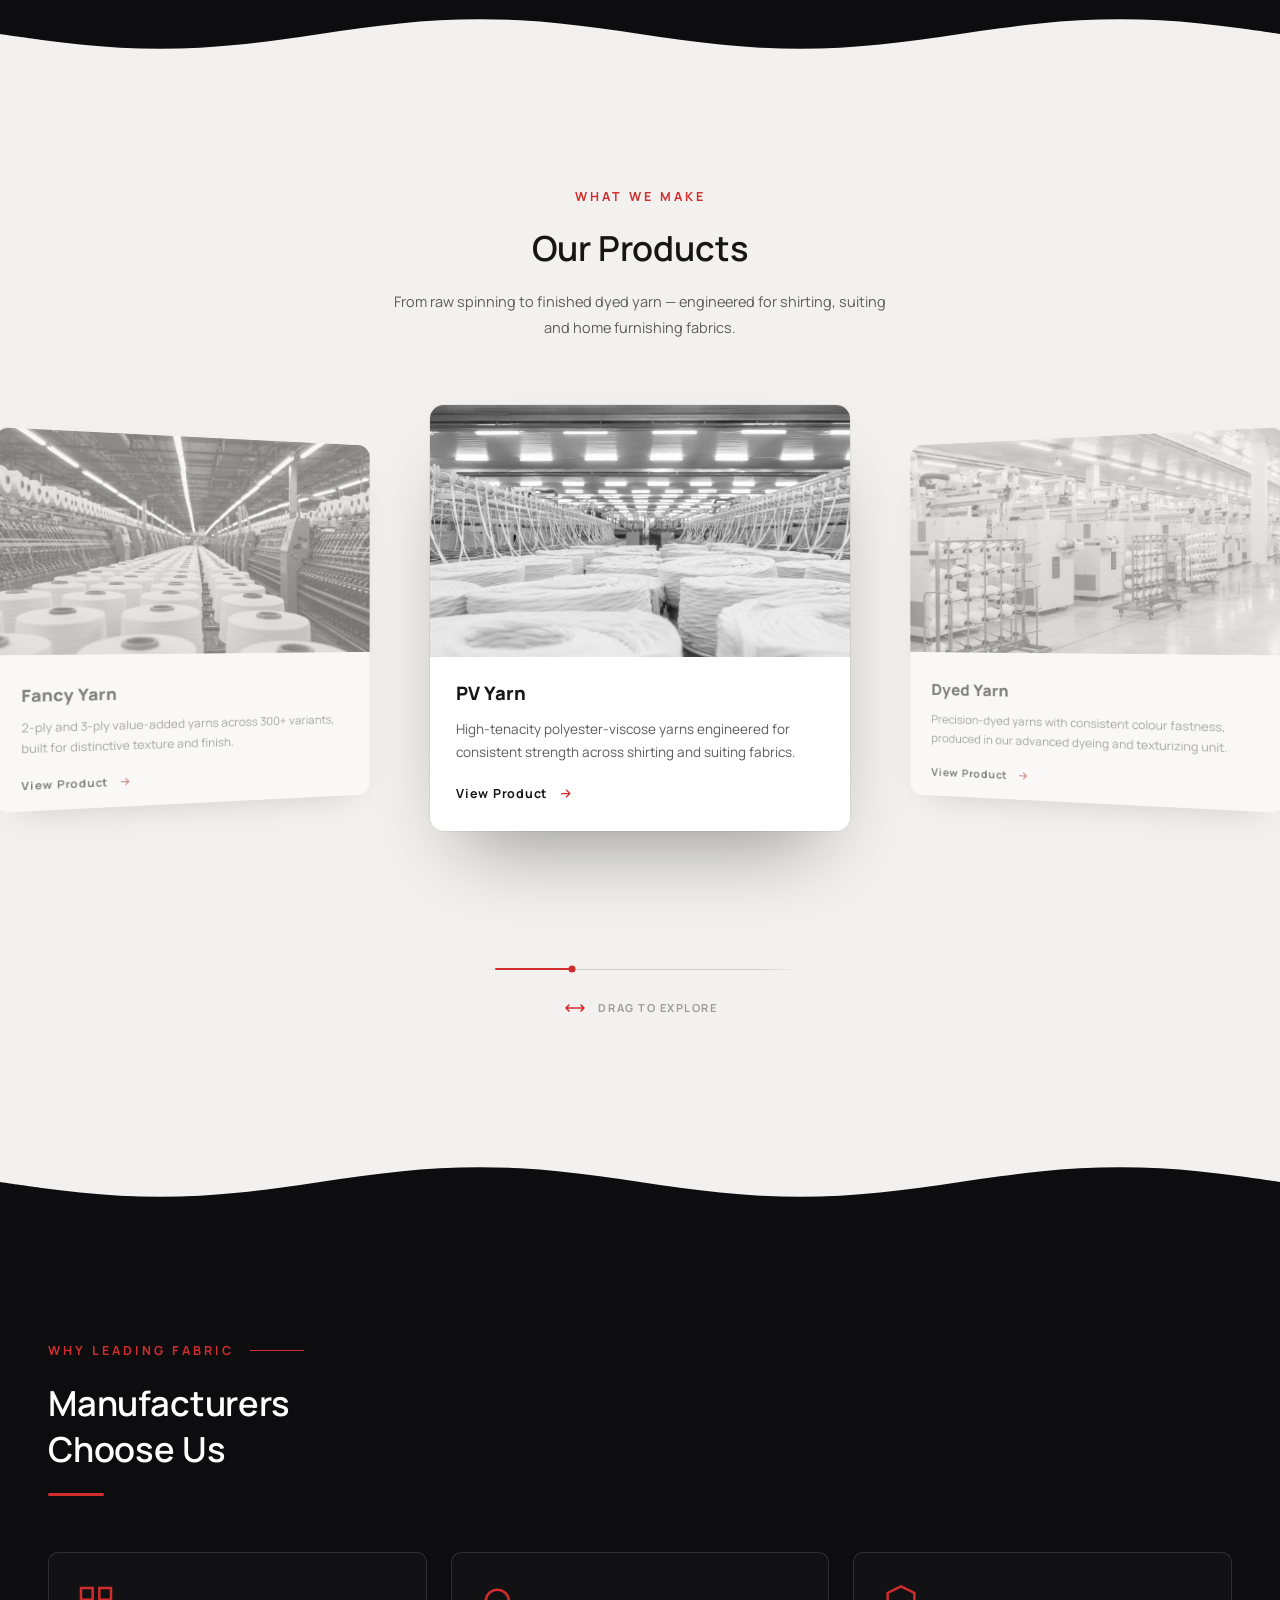
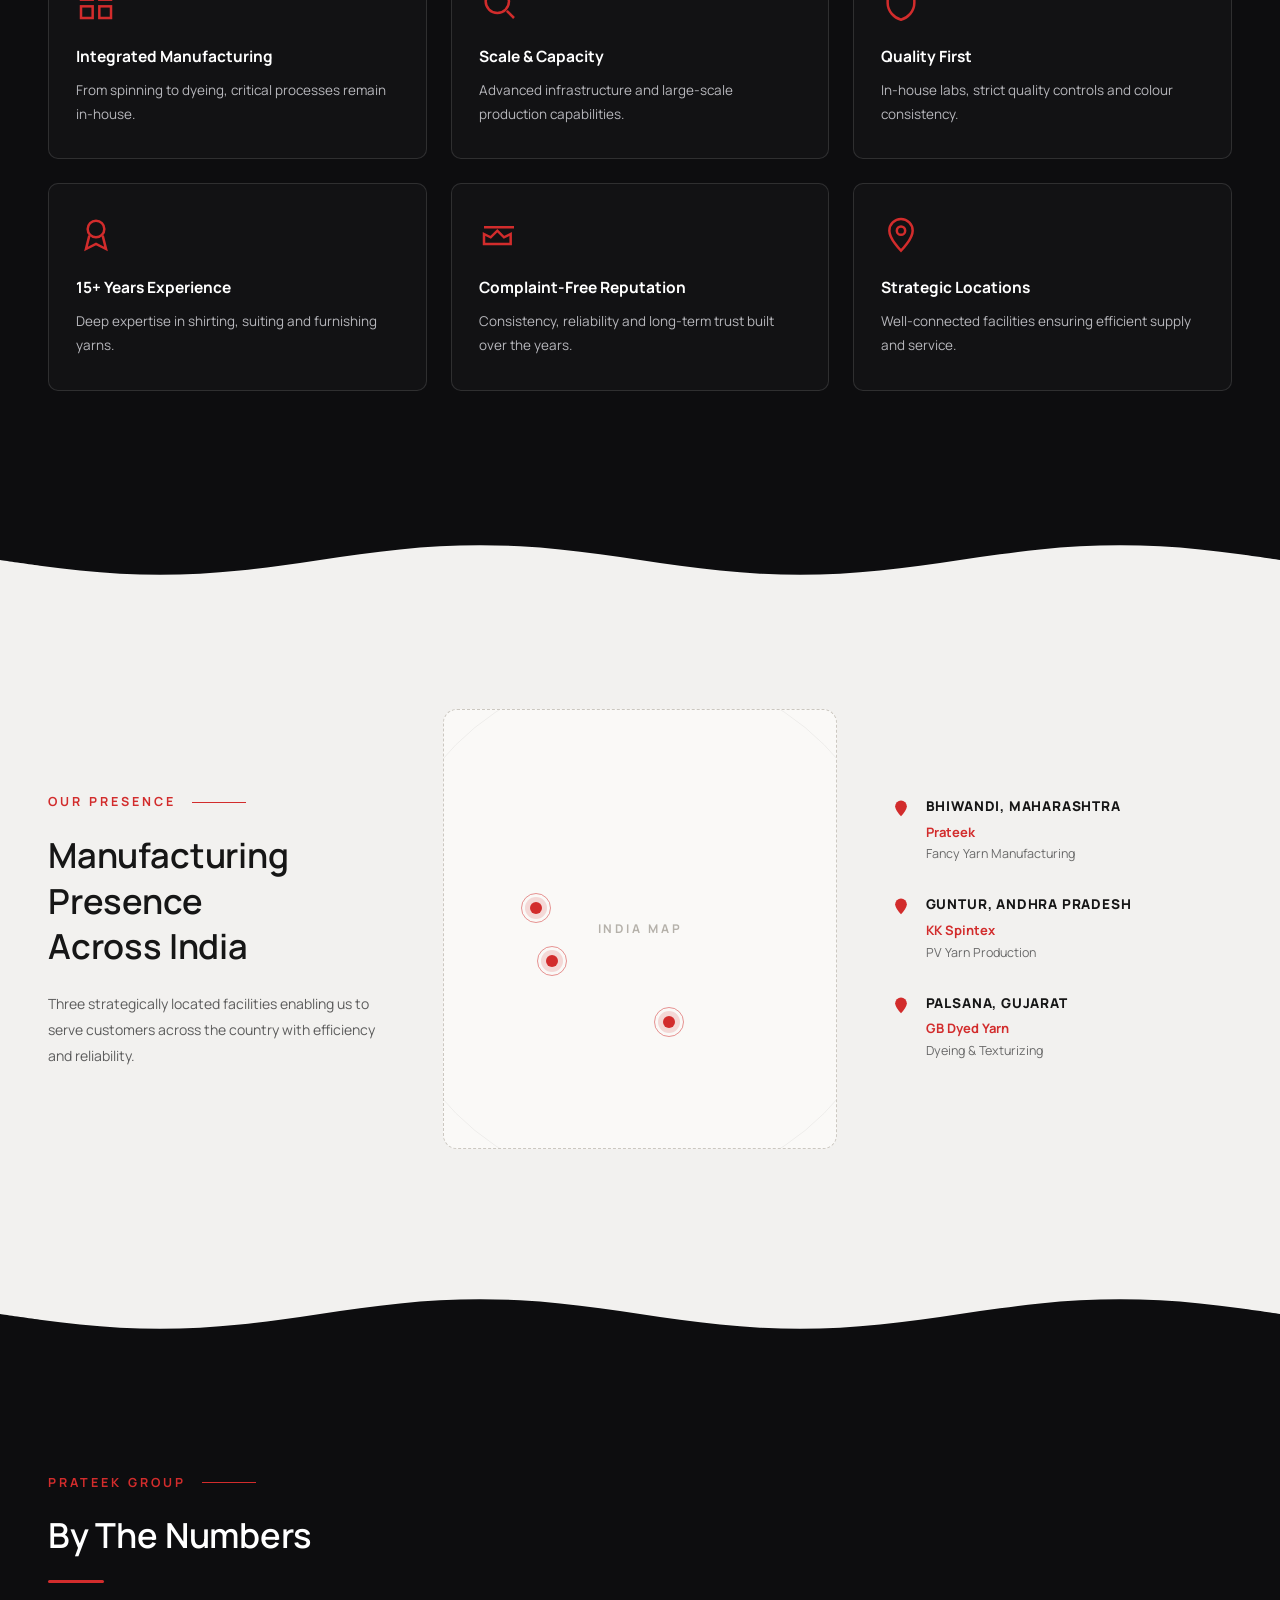
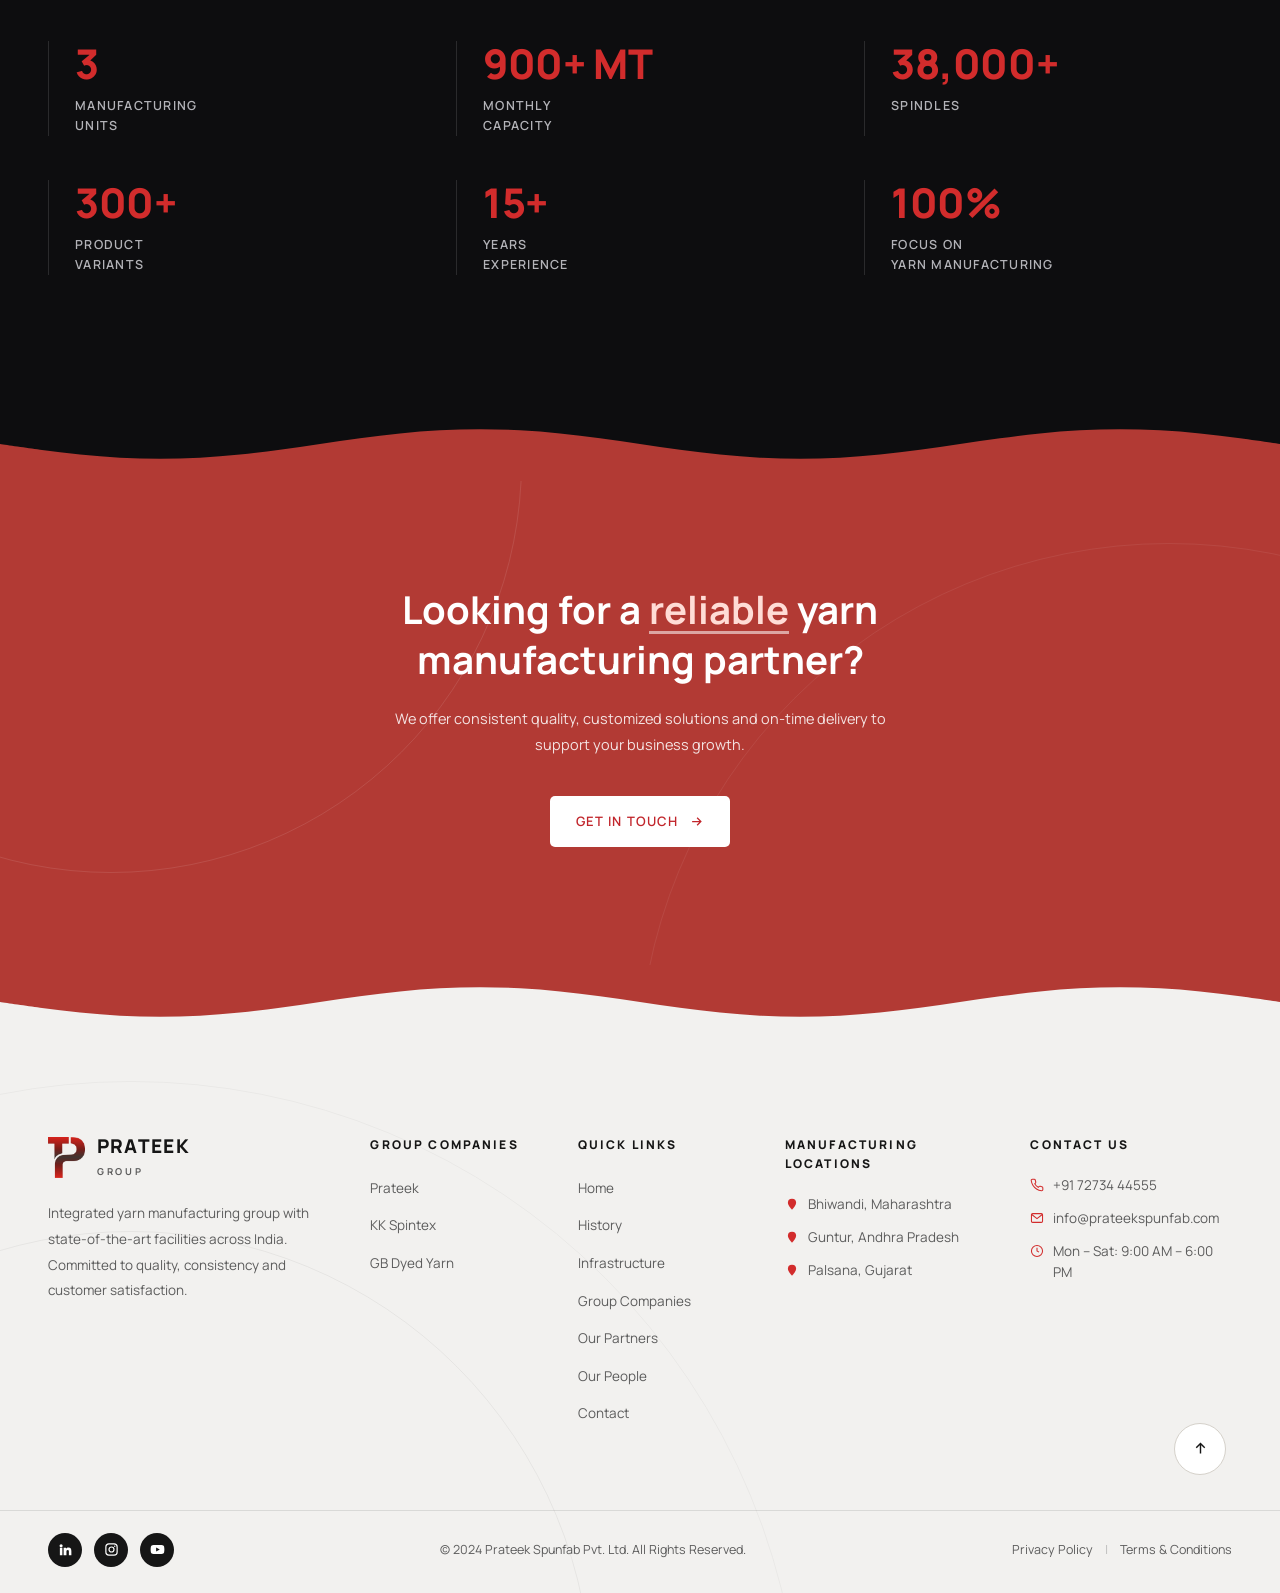
==== commit 80c342cd: "Update index.html" ====
--- a/index.html
+++ b/index.html
@@ -365,18 +365,6 @@
 .btn-card:hover{background:none;transform:none;gap:15px}
 .btn-card .icon-arrow{color:var(--red)}
 
-.slider-btn{
-  position:absolute;top:50%;transform:translateY(-50%);z-index:3;
-  width:52px;height:52px;border-radius:50%;
-  border:1px solid #3b3b40;background:rgba(18,18,20,.55);
-  color:var(--red);cursor:pointer;
-  display:flex;align-items:center;justify-content:center;
-  transition:background .25s, border-color .25s;
-}
-.slider-btn:hover{background:var(--red-btn);border-color:var(--red-btn);color:#fff}
-.slider-btn svg{width:17px;height:17px}
-.slider-btn--prev{left:-74px}
-.slider-btn--next{right:-74px}
 
 /* ==========================================================
    5. STATS BAR  (light)
@@ -464,48 +452,177 @@
 .products-head .h2{font-size:clamp(28px, 2.7vw, 38px);margin-top:17px}
 .products-sub{max-width:520px;margin:18px auto 0;font-size:14.5px;color:#5c5c5c;line-height:1.8}
 
-.product-carousel{position:relative;margin-top:64px;height:512px}
+/* Products carousel — cards sit in real 3D depth, like packages angled on
+   a creel. Advancing turns the set toward you rather than sliding it
+   sideways. Side cards are clickable (they replace the old arrows). */
+.product-carousel{
+  position:relative;margin-top:64px;height:512px;
+  perspective:1500px;perspective-origin:50% 42%;
+  /* deliberately NOT preserve-3d: with it, cards pushed back on Z sit behind
+     this element's own plane, so it swallows their hover and clicks.
+     Perspective alone gives the same look and keeps them interactive. */
+  cursor:grab;
+  touch-action:pan-y;          /* we own horizontal, page keeps vertical */
+  outline:none;
+}
+.product-carousel:focus-visible{
+  outline:2px solid var(--red);outline-offset:14px;border-radius:16px;
+}
+.product-carousel.is-dragging{cursor:grabbing}
+.product-carousel.is-dragging .product-slide{transition:none;--nudge:0px}
 .product-slide{
   position:absolute;top:0;left:50%;
   width:min(420px, 84%);
-  background:#fff;border-radius:12px;overflow:hidden;
-  box-shadow:0 30px 60px -28px rgba(0,0,0,.28), 0 0 0 1px rgba(0,0,0,.05);
-  transform:translateX(calc(-50% + var(--offset, 0) * var(--shift, 470px))) scale(.86);
-  opacity:.45;
-  transition:transform .55s cubic-bezier(.25,.7,.3,1), opacity .55s ease;
+  background:#fff;border-radius:14px;overflow:hidden;
+  transform-origin:50% 62%;
+  cursor:inherit;
+  transform:
+    translateX(calc(-50% + var(--offset, 0) * var(--shift, 500px) + var(--drag, 0px) + var(--nudge, 0px)))
+    translateZ(-175px)
+    rotateY(calc(var(--offset, 0) * -25deg))
+    scale(.96);
+  opacity:.52;
+  box-shadow:0 18px 40px -26px rgba(0,0,0,.4);
+  transition:
+    transform .8s cubic-bezier(.2,.85,.25,1),
+    opacity .6s ease,
+    box-shadow .7s ease,
+    filter .7s ease;
   display:flex;flex-direction:column;
+  filter:saturate(.72);
 }
 .product-slide.is-active{
-  transform:translateX(calc(-50% + var(--offset, 0) * var(--shift, 470px))) scale(1);
-  opacity:1;z-index:2;
-}
-.product-slide-image{height:252px;overflow:hidden;background:#dedcd7}
-.product-slide-image img{width:100%;height:100%;object-fit:cover;filter:grayscale(100%)}
+  transform:translateX(calc(-50% + var(--drag, 0px))) translateZ(0) rotateY(0deg) scale(1);
+  opacity:1;z-index:3;
+  box-shadow:0 42px 80px -34px rgba(0,0,0,.42), 0 0 0 1px rgba(0,0,0,.05);
+  filter:none;
+}
+/* a parked card leans toward the front on hover, so it reads as "click me" */
+.product-slide:not(.is-active):hover{
+  opacity:.9;
+  filter:saturate(1);
+  --nudge:calc(var(--offset, 0) * -26px);
+}
+/* card mid-wrap: repositioned instantly while invisible */
+.product-slide.is-warping{transition:none;opacity:0}
+
+.product-slide-image{position:relative;height:252px;overflow:hidden;background:#dedcd7}
+.product-slide-image img{
+  width:100%;height:100%;object-fit:cover;filter:grayscale(100%);
+  transform:scale(1.09);
+  transition:transform 1.1s cubic-bezier(.2,.85,.25,1);
+}
+.product-slide.is-active .product-slide-image img{transform:scale(1)}
+
+/* a single warp thread travelling across the image as the card comes
+   forward — the shuttle passing through the weave */
+.product-slide-image::after{
+  content:"";position:absolute;inset:0;pointer-events:none;
+  background:linear-gradient(100deg,
+    transparent 42%,
+    rgba(230,48,39,0) 47%,
+    rgba(230,48,39,.65) 50%,
+    rgba(255,255,255,.35) 51%,
+    rgba(230,48,39,0) 54%,
+    transparent 59%);
+  transform:translateX(-110%);
+  opacity:0;
+}
+.product-slide.is-active .product-slide-image::after{animation:warpPass 1s ease .12s 1}
+@keyframes warpPass{
+  0%{transform:translateX(-110%);opacity:0}
+  18%{opacity:1}
+  82%{opacity:1}
+  100%{transform:translateX(110%);opacity:0}
+}
+
+/* card text rises as the card settles into focus */
+.product-slide-name,
+.product-slide-desc,
+.product-slide-link{
+  transform:translateY(9px);
+  transition:transform .75s cubic-bezier(.2,.85,.25,1);
+}
+.product-slide.is-active .product-slide-name{transform:none;transition-delay:.14s}
+.product-slide.is-active .product-slide-desc{transform:none;transition-delay:.21s}
+.product-slide.is-active .product-slide-link{transform:none;transition-delay:.28s}
+
 .product-slide-name{font-size:18.5px;font-weight:800;margin:22px 26px 9px}
 .product-slide-desc{font-size:13.5px;color:#5c5c5c;line-height:1.75;margin:0 26px}
 .product-slide-link{
   display:inline-flex;align-items:center;gap:11px;
   margin:19px 26px 27px;
   color:var(--ink);font-size:12.5px;font-weight:700;letter-spacing:.06em;
-  text-decoration:none;transition:gap .25s ease;
-}
-.product-slide-link:hover{gap:15px}
+  text-decoration:none;
+}
+.product-slide-link{cursor:pointer}
+.product-slide-link:hover{gap:15px;transition:gap .25s ease}
 .product-slide-link .icon-arrow{color:var(--red)}
 
-.slider-btn--light{
-  border-color:#cfccc6;background:rgba(255,255,255,.75);
-}
-.slider-btn--light:hover{background:var(--red-btn);border-color:var(--red-btn);color:#fff}
-.carousel-nav-prev{left:calc(50% - 560px)}
-.carousel-nav-next{right:calc(50% - 560px)}
-
-.carousel-dots{display:flex;justify-content:center;gap:9px;margin-top:30px}
+/* Indicator: thread being laid along a rail, one segment per product */
+.carousel-dots{
+  position:relative;display:flex;justify-content:center;gap:0;
+  width:min(320px,72%);margin:40px auto 0;height:24px;align-items:center;
+}
+.carousel-dots::before{
+  content:"";position:absolute;left:0;right:0;top:50%;height:1px;
+  background:linear-gradient(90deg,transparent,#cfccc6 14%,#cfccc6 86%,transparent);
+}
 .carousel-dot{
-  width:8px;height:8px;border-radius:50%;
-  border:0;background:#cfccc6;cursor:pointer;
-  transition:background .25s, transform .25s;
-}
-.carousel-dot.is-active{background:var(--red);transform:scale(1.25)}
+  position:relative;flex:1 1 0;height:24px;
+  background:none;border:0;padding:0;cursor:pointer;
+}
+.carousel-dot::after{
+  content:"";position:absolute;left:14%;right:14%;top:50%;height:2px;
+  background:var(--red);border-radius:2px;
+  transform:translateY(-50%) scaleX(0);transform-origin:left center;
+  transition:transform .7s cubic-bezier(.2,.85,.25,1);
+}
+.carousel-dot.is-active::after{transform:translateY(-50%) scaleX(1)}
+.carousel-dot::before{
+  content:"";position:absolute;right:14%;top:50%;
+  width:7px;height:7px;border-radius:50%;background:var(--red);
+  transform:translate(50%,-50%) scale(0);
+  transition:transform .28s cubic-bezier(.2,.85,.25,1);
+}
+/* the delay only applies on the way IN, so the marker leaves the old
+   segment immediately instead of lingering while the next one fills */
+.carousel-dot.is-active::before{
+  transform:translate(50%,-50%) scale(1);
+  transition:transform .4s cubic-bezier(.2,.85,.25,1) .38s;
+}
+.carousel-dot:hover::after{transform:translateY(-50%) scaleX(.35)}
+
+/* one-time nudge telling people the deck is draggable */
+.carousel-hint{
+  display:flex;align-items:center;justify-content:center;gap:10px;
+  margin:18px auto 0;font-size:11px;font-weight:700;
+  letter-spacing:.14em;text-transform:uppercase;color:#a09b95;
+  transition:opacity .55s ease;
+}
+.carousel-hint.is-gone{opacity:0;pointer-events:none}
+.carousel-hint svg{
+  width:26px;height:10px;fill:none;stroke:var(--red);stroke-width:1.6;
+  stroke-linecap:round;stroke-linejoin:round;
+  animation:hintNudge 2.4s ease-in-out infinite;
+}
+@keyframes hintNudge{
+  0%,100%{transform:translateX(-3px)}
+  50%{transform:translateX(3px)}
+}
+@media (prefers-reduced-motion: reduce){
+  .carousel-hint svg{animation:none}
+}
+.carousel-dot.is-active:hover::after{transform:translateY(-50%) scaleX(1)}
+
+@media (prefers-reduced-motion: reduce){
+  .product-slide,
+  .product-slide-image img,
+  .product-slide-name,
+  .product-slide-desc,
+  .product-slide-link{transition:none}
+  .product-slide.is-active .product-slide-image::after{animation:none}
+}
 
 /* ==========================================================
    8. WHY CHOOSE US  (dark)
@@ -691,10 +808,6 @@
    13. RESPONSIVE
 ========================================================== */
 @media (max-width:1380px){
-  .slider-btn--prev{left:-14px}
-  .slider-btn--next{right:-14px}
-  .carousel-nav-prev{left:2%}
-  .carousel-nav-next{right:2%}
 }
 @media (max-width:1200px){
   .nav{
@@ -737,7 +850,7 @@
 @media (max-width:900px){
   .why-grid{grid-template-columns:1fr 1fr}
   .numbers-grid{grid-template-columns:1fr 1fr}
-  .product-slide{--shift:300px}
+  .product-slide{--shift:380px}
 }
 @media (max-width:720px){
   .container, .container--slim{width:calc(100% - 44px)}
@@ -750,8 +863,6 @@
 
   .companies{padding:96px 0 110px}
   .company-card{flex-basis:86%}
-  .slider-btn--prev{left:-8px}
-  .slider-btn--next{right:-8px}
 
   .stats{padding:88px 0 100px}
   .stats-grid{grid-template-columns:1fr 1fr}
@@ -806,13 +917,13 @@
       <li><a href="history.html">HISTORY</a></li>
 
       <li class="has-dropdown">
-        <a href="index.html#manufacturing" aria-haspopup="true">INFRASTRUCTURE <span class="caret" aria-hidden="true">&#9662;</span></a>
+        <a href="infrastructure.html" aria-haspopup="true">INFRASTRUCTURE <span class="caret" aria-hidden="true">&#9662;</span></a>
         <ul class="dropdown">
-          <li><a href="index.html#manufacturing">MANUFACTURING</a></li>
-          <li><a href="index.html#qualitycontrol">QUALITY CONTROL</a></li>
-          <li><a href="index.html#manufacturing">MACHINERY</a></li>
-          <li><a href="index.html#capacity">CAPACITY</a></li>
-          <li><a href="index.html#qualitycontrol">CERTIFICATIONS</a></li>
+          <li><a href="infrastructure.html#manufacturing">MANUFACTURING</a></li>
+          <li><a href="infrastructure.html#machinery">MACHINERY</a></li>
+          <li><a href="infrastructure.html#qualitycontrol">QUALITY CONTROL</a></li>
+          <li><a href="infrastructure.html#capacity">CAPACITY</a></li>
+          <li><a href="infrastructure.html#certifications">CERTIFICATIONS</a></li>
         </ul>
       </li>
 
@@ -834,7 +945,7 @@
         </ul>
       </li>
 
-      <li><a href="group-companies.html#partners">OUR PARTNERS</a></li>
+      <li><a href="partners.html">OUR PARTNERS</a></li>
       <li><a href="people.html">PEOPLE</a></li>
       <li><a href="contact.html">CONTACT</a></li>
     </ul>
@@ -986,12 +1097,6 @@
 
       </div>
 
-      <button class="slider-btn slider-btn--prev" id="prevBtn" aria-label="Previous company">
-        <svg viewBox="0 0 24 24" fill="none" stroke="currentColor" stroke-width="2"><path d="M15 18l-6-6 6-6"/></svg>
-      </button>
-      <button class="slider-btn slider-btn--next" id="nextBtn" aria-label="Next company">
-        <svg viewBox="0 0 24 24" fill="none" stroke="currentColor" stroke-width="2"><path d="M9 18l6-6-6-6"/></svg>
-      </button>
     </div>
   </div>
 </section>
@@ -1149,7 +1254,8 @@
       </p>
     </div>
 
-    <div class="product-carousel reveal" id="productCarousel" style="--d:.1s">
+    <div class="product-carousel reveal" id="productCarousel" style="--d:.1s"
+         tabindex="0" role="group" aria-roledescription="carousel" aria-label="Our products">
       <article class="product-slide" data-index="0">
         <div class="product-slide-image">
           <img src="images/stock photo 1.jpg" alt="PV Yarn" loading="lazy">
@@ -1195,15 +1301,13 @@
         </a>
       </article>
 
-      <button class="slider-btn slider-btn--light carousel-nav-prev" id="carouselPrev" aria-label="Previous product">
-        <svg viewBox="0 0 24 24" fill="none" stroke="currentColor" stroke-width="2"><path d="M15 18l-6-6 6-6"/></svg>
-      </button>
-      <button class="slider-btn slider-btn--light carousel-nav-next" id="carouselNext" aria-label="Next product">
-        <svg viewBox="0 0 24 24" fill="none" stroke="currentColor" stroke-width="2"><path d="M9 18l6-6-6-6"/></svg>
-      </button>
     </div>
 
     <div class="carousel-dots" id="carouselDots" role="tablist" aria-label="Product slides"></div>
+    <p class="carousel-hint" id="carouselHint">
+      <svg viewBox="0 0 26 10" aria-hidden="true"><path d="M4 5h18M7 2L4 5l3 3M19 2l3 3-3 3"/></svg>
+      Drag to explore
+    </p>
   </div>
 </section>
 
@@ -1459,7 +1563,7 @@
 
     <div class="footer-col">
       <h5 class="footer-heading">Quick Links</h5>
-      <ul><li><a href="index.html">Home</a></li><li><a href="history.html">History</a></li><li><a href="group-companies.html">Group Companies</a></li><li><a href="index.html#products">Products</a></li><li><a href="people.html">Our People</a></li><li><a href="contact.html">Contact</a></li></ul>
+      <ul><li><a href="index.html">Home</a></li><li><a href="history.html">History</a></li><li><a href="infrastructure.html">Infrastructure</a></li><li><a href="group-companies.html">Group Companies</a></li><li><a href="partners.html">Our Partners</a></li><li><a href="people.html">Our People</a></li><li><a href="contact.html">Contact</a></li></ul>
     </div>
 
     <div class="footer-col">
@@ -1536,19 +1640,6 @@
   /* ---------- Back to top ---------- */
   document.getElementById('toTop').addEventListener('click', function () {
     window.scrollTo({ top: 0, behavior: 'smooth' });
-  });
-
-  /* ---------- Companies slider arrows ---------- */
-  var track = document.getElementById('companiesTrack');
-  function step() {
-    var card = track.querySelector('.company-card');
-    return card ? card.getBoundingClientRect().width + 22 : 320;
-  }
-  document.getElementById('prevBtn').addEventListener('click', function () {
-    track.scrollBy({ left: -step(), behavior: 'smooth' });
-  });
-  document.getElementById('nextBtn').addEventListener('click', function () {
-    track.scrollBy({ left: step(), behavior: 'smooth' });
   });
 
   /* ---------- Scroll reveal ---------- */
@@ -1637,9 +1728,15 @@
   (function carousel() {
     var carousel = document.getElementById('productCarousel');
     var dotsWrap = document.getElementById('carouselDots');
-    var prevBtn = document.getElementById('carouselPrev');
-    var nextBtn = document.getElementById('carouselNext');
     if (!carousel || !dotsWrap) return;
+
+    var hint = document.getElementById('carouselHint');
+    var hintGone = false;
+    function hideHint() {
+      if (!hint || hintGone) return;
+      hintGone = true;
+      hint.classList.add('is-gone');
+    }
 
     var slides = Array.prototype.slice.call(carousel.querySelectorAll('.product-slide'));
     var count = slides.length;
@@ -1656,7 +1753,7 @@
       dot.className = 'carousel-dot';
       dot.setAttribute('role', 'tab');
       dot.setAttribute('aria-label', 'Go to slide ' + (i + 1));
-      dot.addEventListener('click', function () { goTo(i, true); });
+      dot.addEventListener('click', function () { goTo(i, true); hideHint(); });
       dotsWrap.appendChild(dot);
     });
     var dots = Array.prototype.slice.call(dotsWrap.children);
@@ -1666,9 +1763,29 @@
         var offset = i - index;
         if (offset >  count / 2) offset -= count;
         if (offset < -count / 2) offset += count;
-        slide.style.setProperty('--offset', offset);
+
+        /* With three cards, one of them wraps from one side to the other on
+           every step. Animated, it sweeps straight through the middle of the
+           stage as a ghost. So when the jump is bigger than one position,
+           hide it, move it instantly, and fade it back in on the far side. */
+        var prev = slide._off;
+        var wraps = prev !== undefined && Math.abs(offset - prev) > 1;
+        if (wraps) {
+          slide.classList.add('is-warping');
+          slide.style.setProperty('--offset', offset);
+          void slide.offsetWidth;                 // force the jump to apply untweened
+          requestAnimationFrame(function () {
+            requestAnimationFrame(function () { slide.classList.remove('is-warping'); });
+          });
+        } else {
+          slide.style.setProperty('--offset', offset);
+        }
+        slide._off = offset;
+
         slide.classList.toggle('is-active', offset === 0);
         slide.setAttribute('aria-hidden', offset === 0 ? 'false' : 'true');
+        var link = slide.querySelector('.product-slide-link');
+        if (link) link.tabIndex = offset === 0 ? 0 : -1;
       });
       dots.forEach(function (d, i) {
         d.classList.toggle('is-active', i === index);
@@ -1694,26 +1811,97 @@
     }
     function restartAuto() { stopAuto(); startAuto(); }
 
-    if (prevBtn) prevBtn.addEventListener('click', function () { prev(); restartAuto(); });
-    if (nextBtn) nextBtn.addEventListener('click', function () { next(); restartAuto(); });
+    /* With the arrows gone, the side cards are the control: click one to
+       bring it forward. Keyboard users get the same via the indicator. */
+    slides.forEach(function (slide, i) {
+      slide.addEventListener('click', function (e) {
+        if (i === index) return;              // active card: let links work
+        if (e.target.closest('a')) return;    // never swallow a real link
+        e.preventDefault();
+        goTo(i, true);
+        hideHint();
+      });
+    });
 
     carousel.addEventListener('mouseenter', stopAuto);
     carousel.addEventListener('mouseleave', startAuto);
     carousel.addEventListener('focusin', stopAuto);
     carousel.addEventListener('focusout', startAuto);
 
-    /* basic swipe support */
-    var touchStartX = 0;
-    carousel.addEventListener('touchstart', function (e) {
-      touchStartX = e.touches[0].clientX;
+    /* ---- Drag to slide ----
+       Pointer events cover mouse, touch and pen in one path. The whole deck
+       follows the pointer live; let go past the threshold and it advances,
+       otherwise it springs back. This is the primary way to move between
+       products — the indicator and the side cards are secondary. */
+    var THRESHOLD = 55;
+    var DAMP = 0.85;
+    var CAP = 250;
+    var dragging = false, pid = null, axis = null;
+    var startX = 0, startY = 0, dx = 0, moved = false;
+
+    function setDrag(px) {
+      carousel.style.setProperty('--drag', px.toFixed(1) + 'px');
+    }
+
+    carousel.addEventListener('pointerdown', function (e) {
+      if (e.button) return;                 // primary button / touch only
+      dragging = true; moved = false; axis = null;
+      pid = e.pointerId; startX = e.clientX; startY = e.clientY; dx = 0;
       stopAuto();
-    }, { passive: true });
-    carousel.addEventListener('touchend', function (e) {
-      var dx = e.changedTouches[0].clientX - touchStartX;
-      if (dx > 40) prev();
-      else if (dx < -40) next();
+      hideHint();
+    });
+
+    carousel.addEventListener('pointermove', function (e) {
+      if (!dragging || e.pointerId !== pid) return;
+      var mx = e.clientX - startX, my = e.clientY - startY;
+
+      /* decide once whether this gesture is a horizontal drag or the user
+         scrolling the page vertically, then stick with it */
+      if (axis === null) {
+        if (Math.abs(mx) < 6 && Math.abs(my) < 6) return;
+        axis = Math.abs(mx) > Math.abs(my) ? 'x' : 'y';
+        if (axis === 'x') {
+          carousel.classList.add('is-dragging');
+          try { carousel.setPointerCapture(pid); } catch (err) {}
+        }
+      }
+      if (axis !== 'x') return;
+
+      moved = true;
+      dx = mx * DAMP;
+      if (dx >  CAP) dx =  CAP + (dx - CAP) * 0.22;   // rubber-band past the cap
+      if (dx < -CAP) dx = -CAP + (dx + CAP) * 0.22;
+      setDrag(dx);
+    });
+
+    function endDrag() {
+      if (!dragging) return;
+      dragging = false;
+      carousel.classList.remove('is-dragging');
+      try { carousel.releasePointerCapture(pid); } catch (err) {}
+      setDrag(0);
+      if (axis === 'x' && Math.abs(dx) > THRESHOLD) {
+        if (dx < 0) next(); else prev();
+      }
+      dx = 0; axis = null;
       startAuto();
-    }, { passive: true });
+    }
+    window.addEventListener('pointerup', endDrag);
+    window.addEventListener('pointercancel', endDrag);
+
+    /* a drag that ends over a card must not also count as a click on it */
+    carousel.addEventListener('click', function (e) {
+      if (!moved) return;
+      e.preventDefault();
+      e.stopPropagation();
+      moved = false;
+    }, true);
+
+    /* ---- Keyboard ---- */
+    carousel.addEventListener('keydown', function (e) {
+      if (e.key === 'ArrowRight') { e.preventDefault(); next(); restartAuto(); hideHint(); }
+      else if (e.key === 'ArrowLeft') { e.preventDefault(); prev(); restartAuto(); hideHint(); }
+    });
 
     render();
     startAuto();
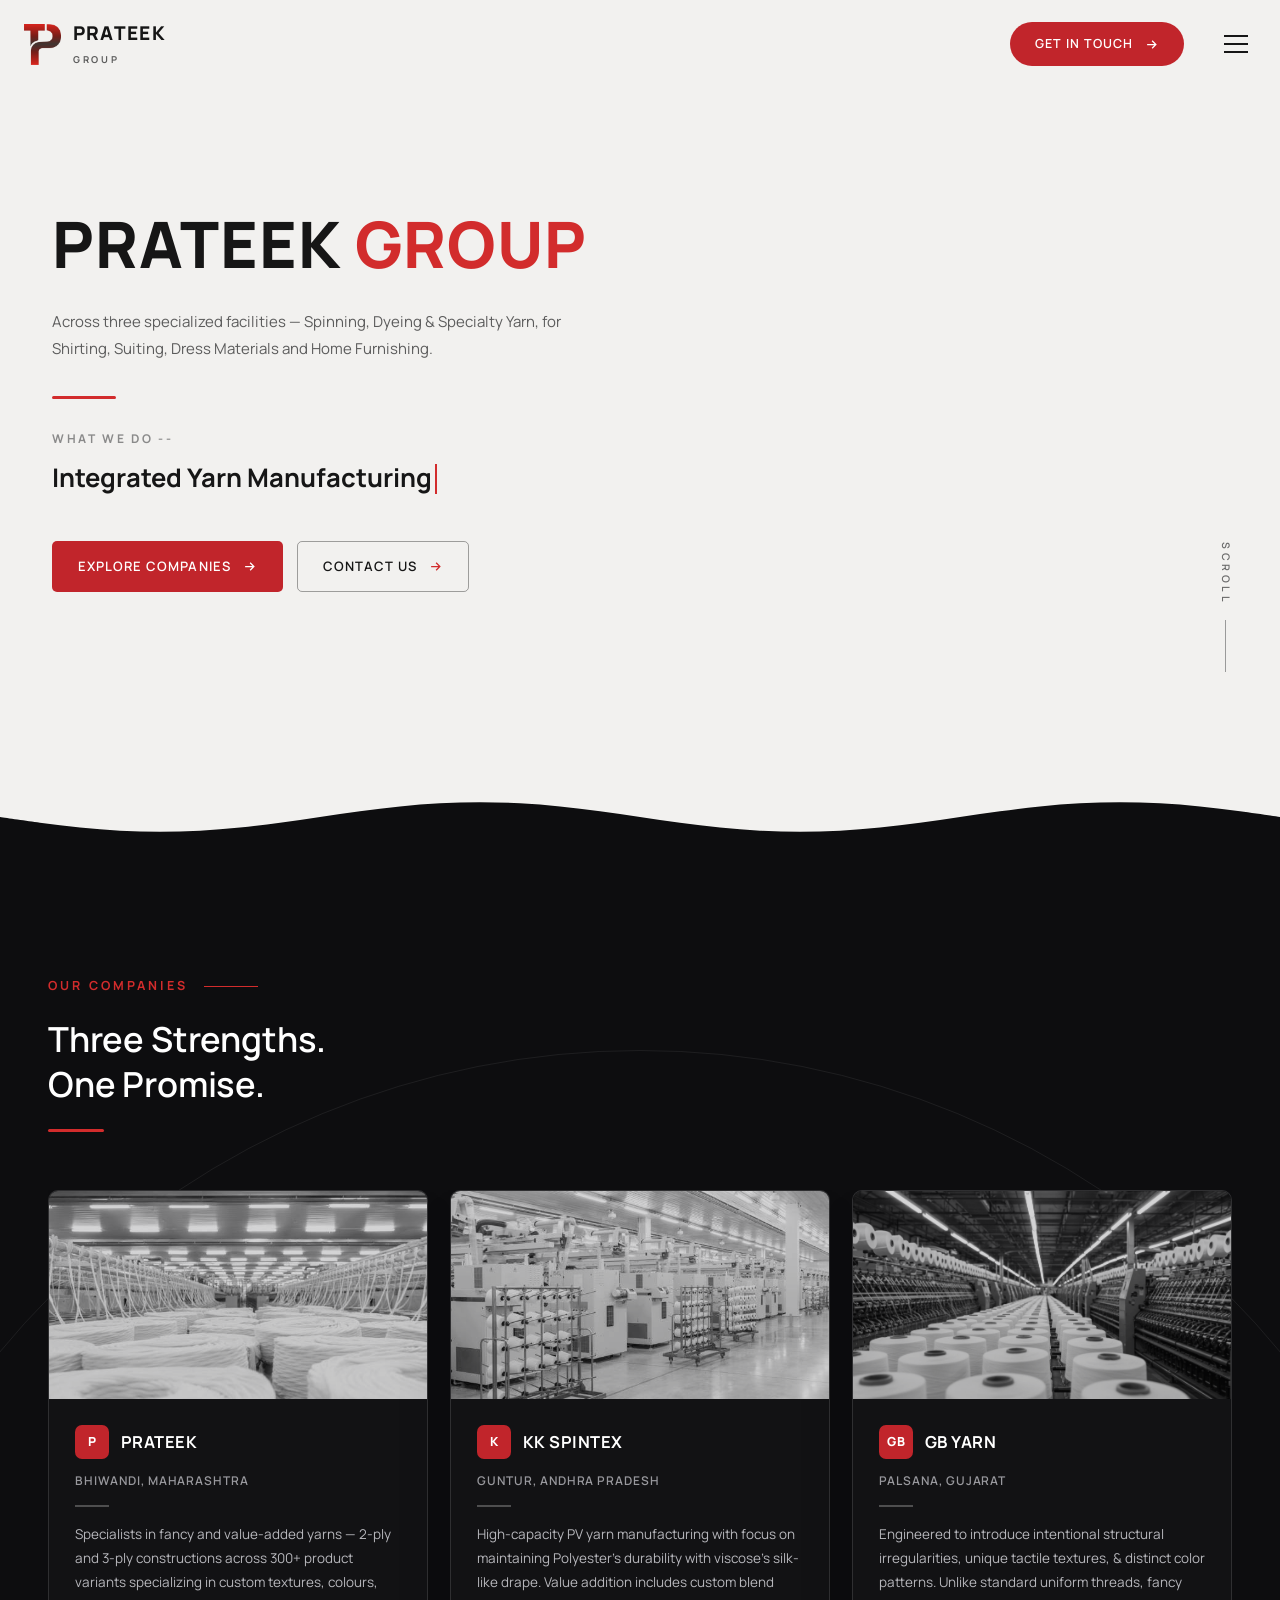
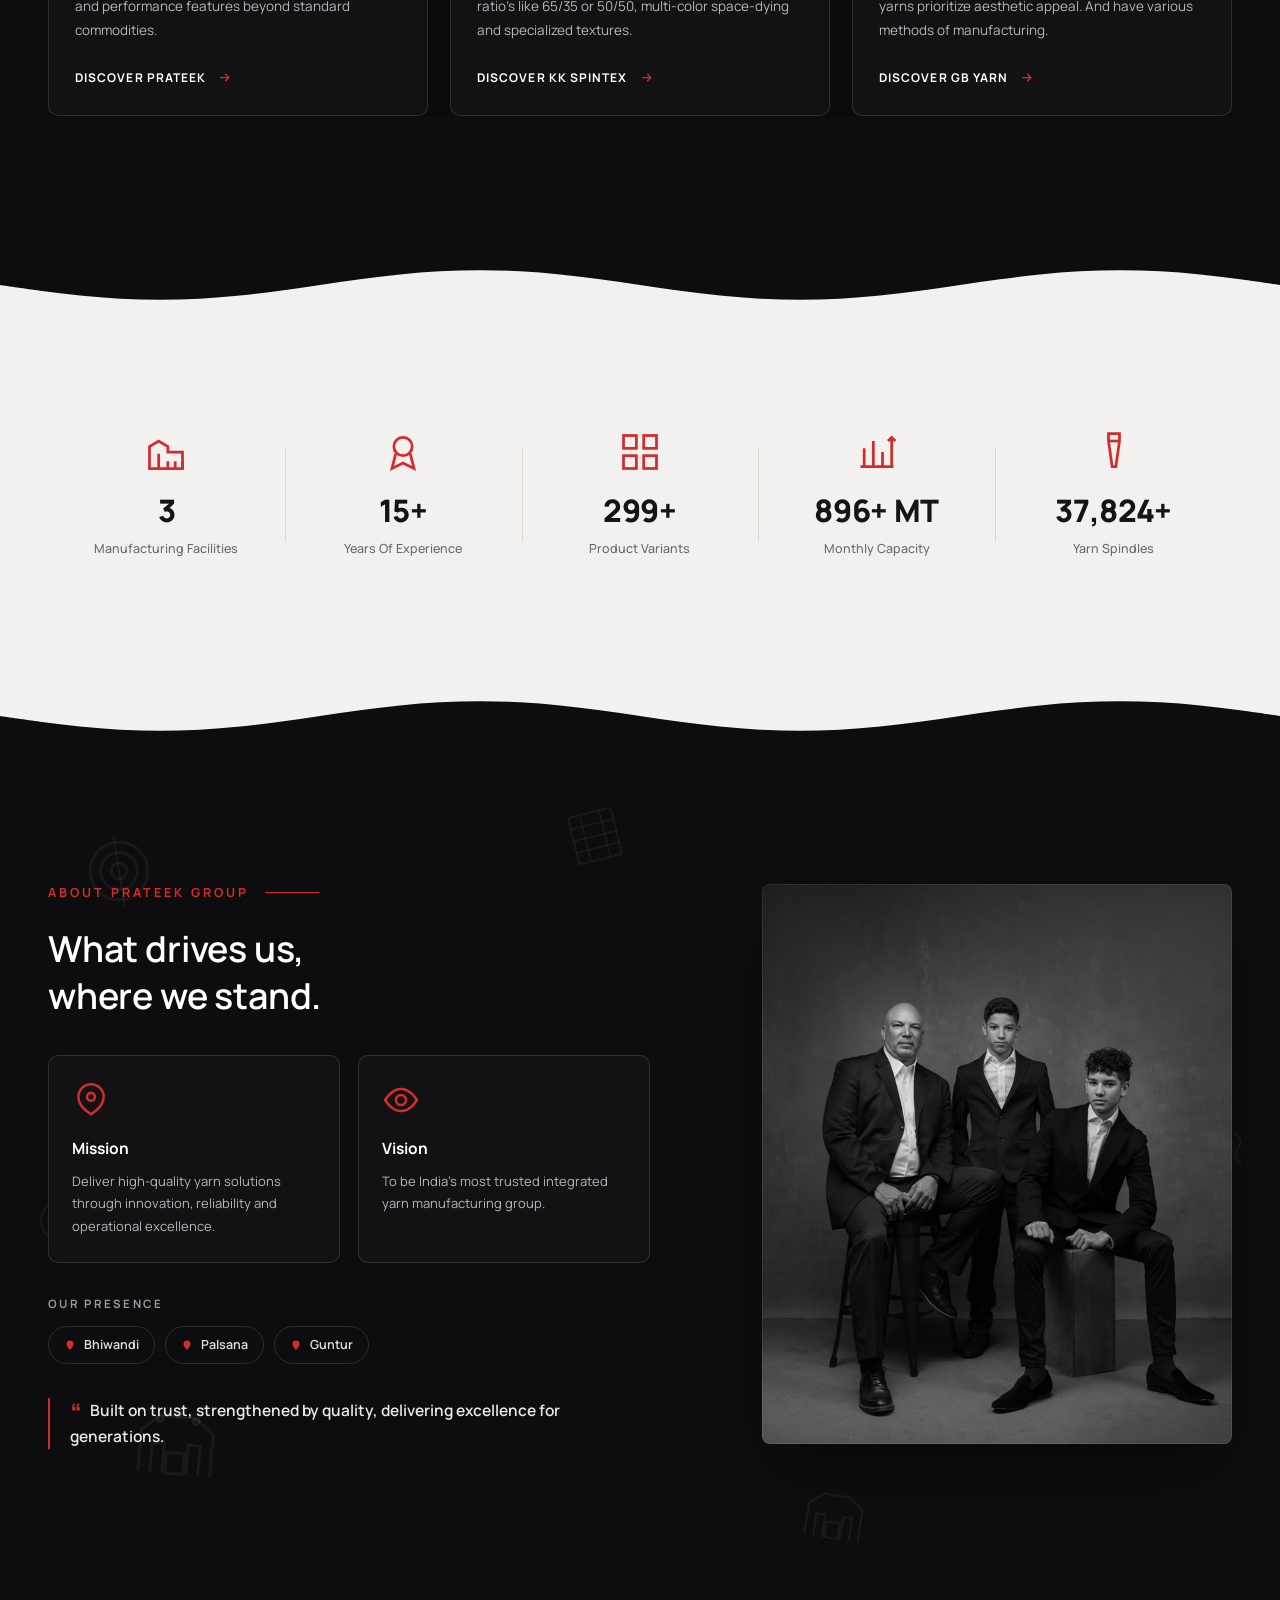
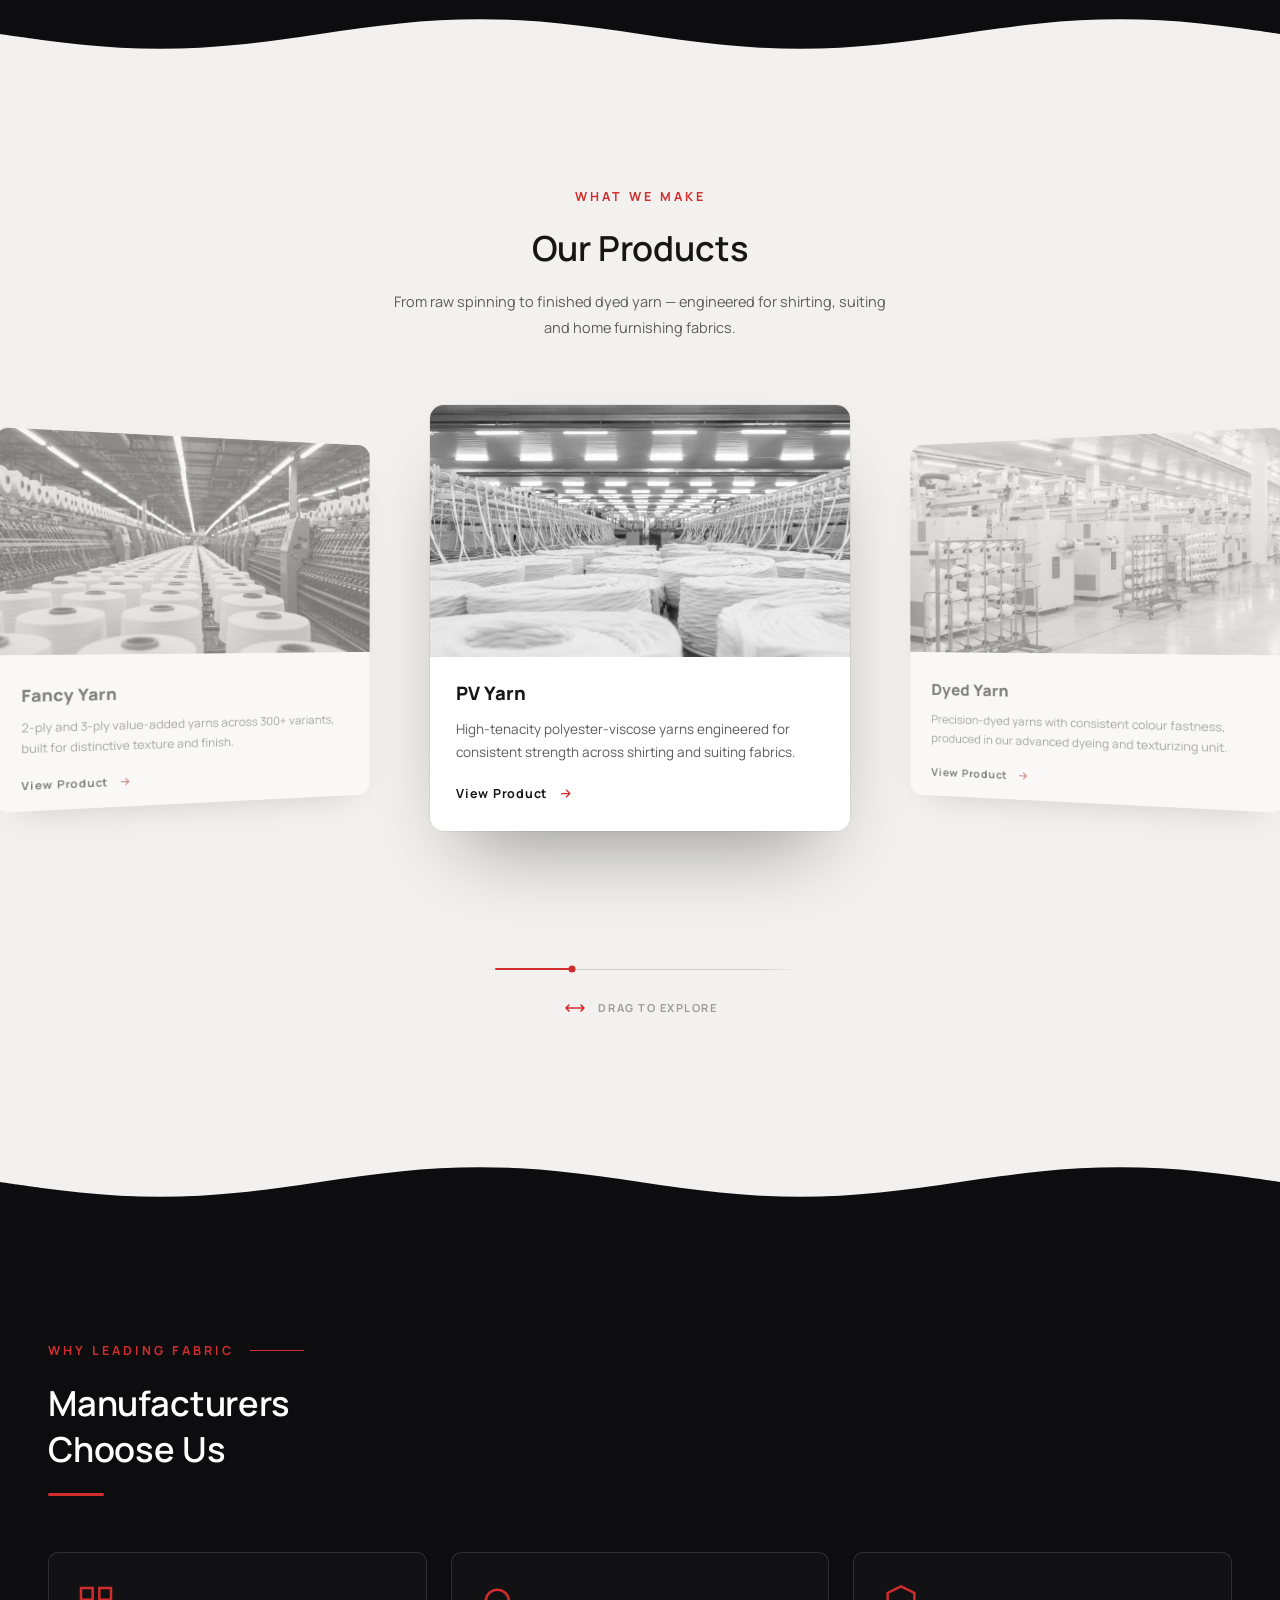
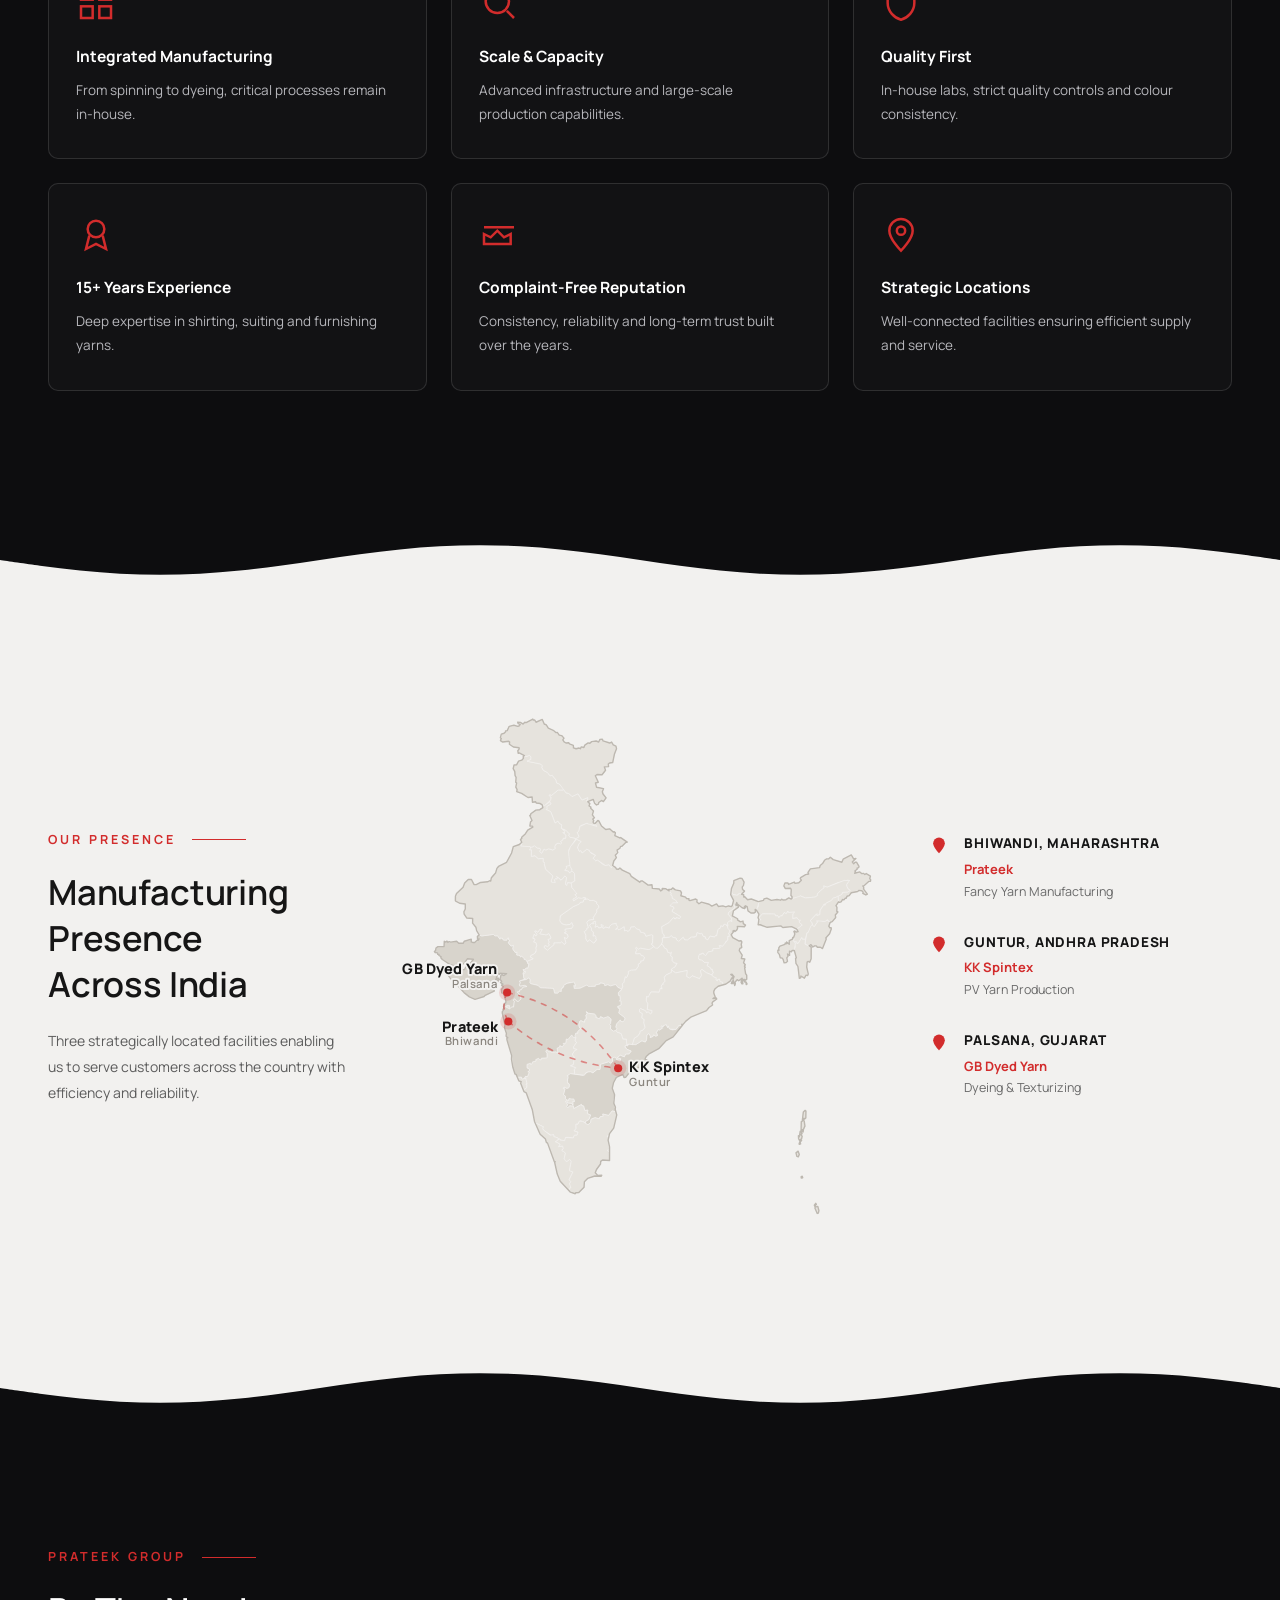
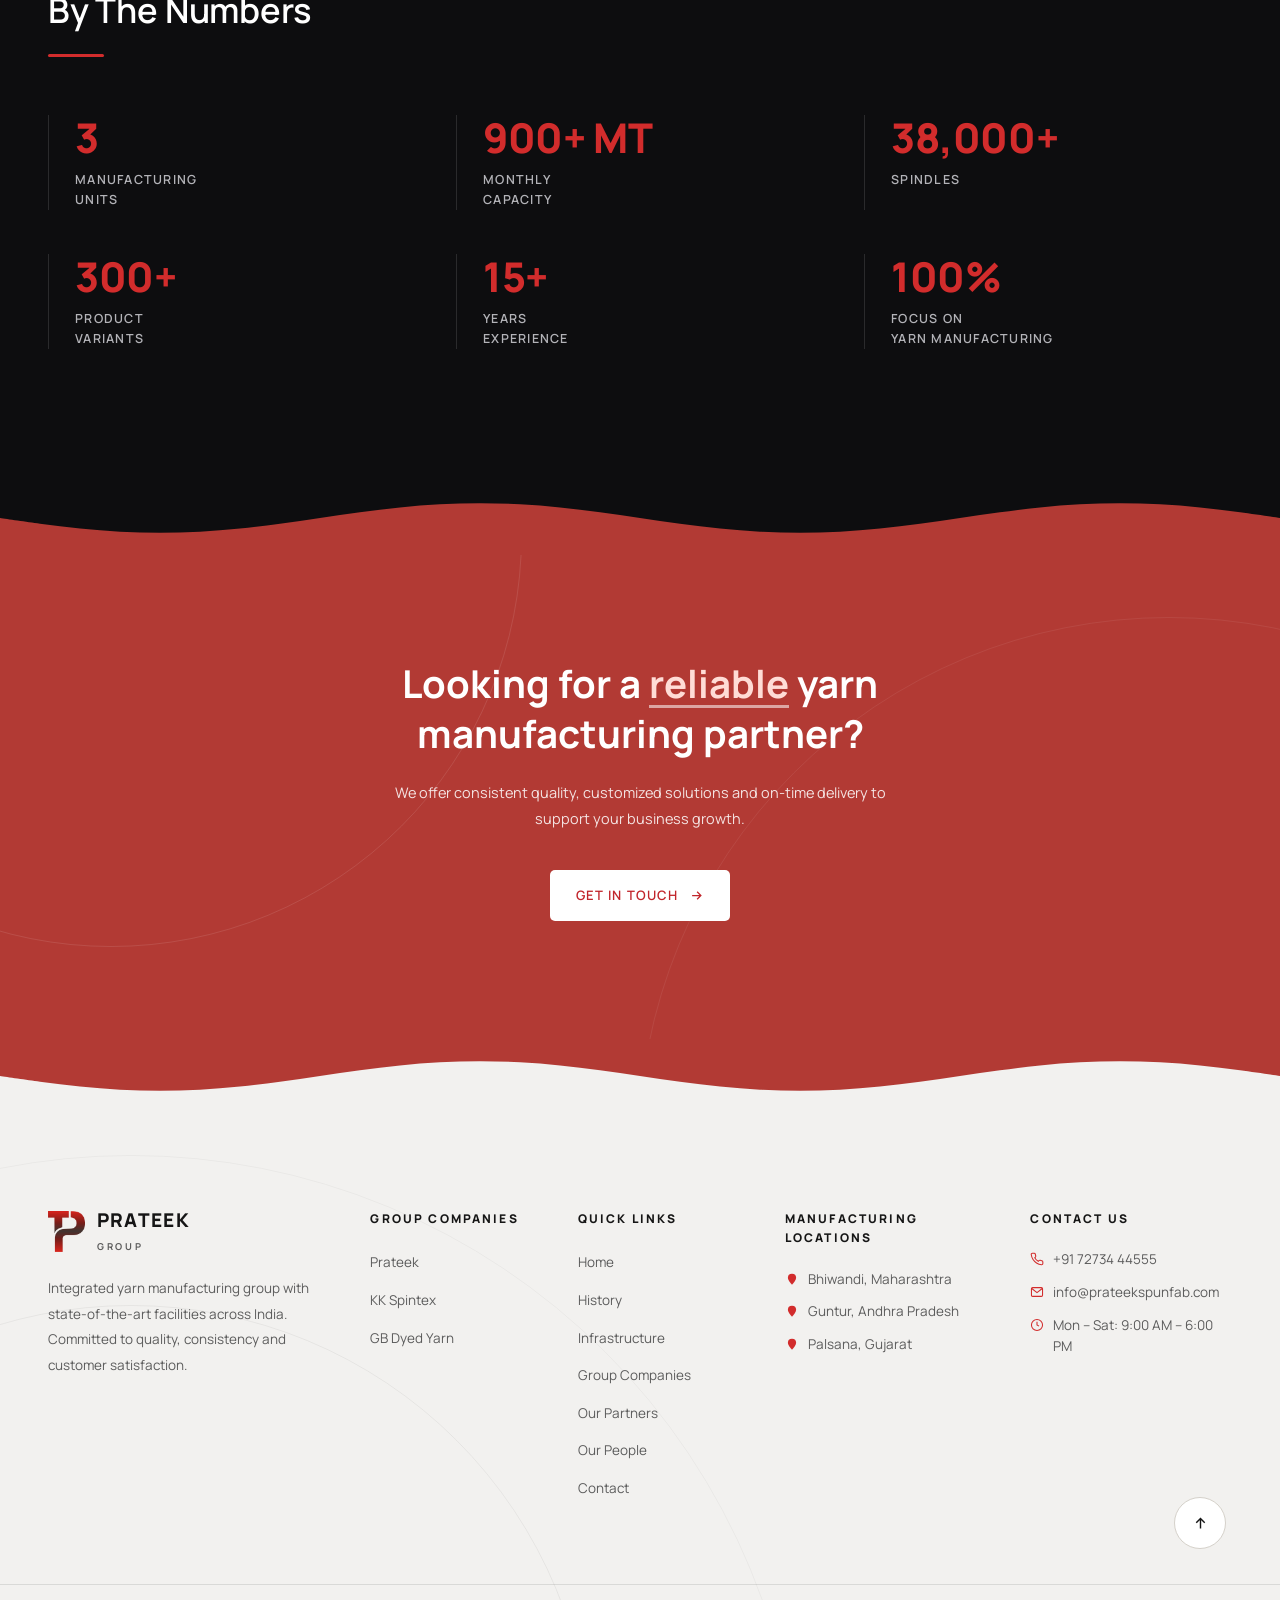
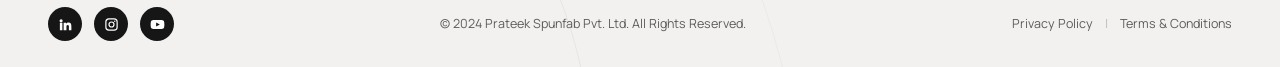
==== commit 4ea47020: "added index" ====
--- a/index.html
+++ b/index.html
@@ -649,50 +649,117 @@
 ========================================================== */
 .presence{padding:112px 0 128px}
 .presence-grid{
-  display:grid;grid-template-columns:.92fr 1.06fr .92fr;
-  gap:54px;align-items:center;
+  display:grid;grid-template-columns:.82fr 1.36fr .82fr;
+  gap:clamp(26px, 3vw, 46px);align-items:center;
 }
 .presence-intro .h2{font-size:clamp(28px, 2.7vw, 38px);margin-top:18px}
 .presence-desc{margin-top:22px;font-size:14px;color:#5c5c5c;line-height:1.85;max-width:340px}
 
-.map-placeholder{
-  position:relative;height:440px;
-  background:#faf9f7;
-  border:1px dashed #ccc8c1;border-radius:14px;
-  overflow:hidden;
-}
-.map-placeholder::before{
-  content:"";position:absolute;left:50%;top:50%;
-  width:520px;height:520px;border-radius:50%;
-  transform:translate(-50%,-50%);
-  border:1px solid rgba(0,0,0,.05);
-}
-.placeholder-label{
-  position:absolute;left:50%;top:50%;transform:translate(-50%,-50%);
-  font-size:12px;font-weight:700;letter-spacing:.24em;
-  text-transform:uppercase;color:#b5b1aa;
-}
-.map-pin{
-  position:absolute;width:12px;height:12px;border-radius:50%;
-  background:var(--red);
-  box-shadow:0 0 0 5px rgba(210,44,44,.16);
-}
-.map-pin::after{
-  content:"";position:absolute;inset:-9px;border-radius:50%;
-  border:1px solid rgba(210,44,44,.5);
-  animation:pinPulse 2.2s ease-out infinite;
-}
-@keyframes pinPulse{
-  0%{transform:scale(.55);opacity:.9}
-  100%{transform:scale(1.7);opacity:0}
-}
-@media (prefers-reduced-motion:reduce){.map-pin::after{animation:none;opacity:.35}}
-.map-pin-1{left:26%;top:56%}   /* Bhiwandi, Maharashtra */
-.map-pin-2{left:56%;top:70%}   /* Guntur, Andhra Pradesh */
-.map-pin-3{left:22%;top:44%}   /* Palsana, Gujarat */
+/* ---- India map ----
+   Geometry is projected (Mercator) from real district boundaries, and the
+   pins are placed with the same projection, so each one sits on its actual
+   coordinates instead of an eyeballed percentage. */
+.map-wrap{position:relative;width:100%}
+/* clips the zoom so it can't spill into the columns either side */
+.india-map{display:block;width:100%;height:auto;overflow:hidden}
+
+/* the whole map rides in this group; zooming = transforming it */
+.map-zoom{
+  transform-box:view-box;transform-origin:0 0;
+  transform:translate(0px,0px) scale(1);
+  transition:transform .75s cubic-bezier(.22,.85,.25,1);
+}
+@media (prefers-reduced-motion:reduce){.map-zoom{transition:none}}
+
+.map-state{fill:#e6e3dd;stroke:#f2f1ef;stroke-width:1;transition:fill .45s ease}
+.map-state.is-host{fill:#d8d4cc}
+.map-outline{fill:none;stroke:#bdb8b0;stroke-width:1.4;stroke-linejoin:round;
+  vector-effect:non-scaling-stroke}
+
+/* three legs, drawn on first view, linking the units into a network */
+.map-route{
+  fill:none;stroke:var(--red);stroke-width:1.6;
+  stroke-linecap:round;stroke-dasharray:5 7;opacity:.5;
+  stroke-dashoffset:600;
+  vector-effect:non-scaling-stroke;
+  transition:opacity .5s ease;
+}
+.presence-map.in .map-route{
+  animation:mapDraw 1.5s cubic-bezier(.3,.8,.35,1) .35s forwards,
+            mapFlow 14s linear 1.9s infinite;
+}
+@keyframes mapDraw{to{stroke-dashoffset:0}}
+@keyframes mapFlow{to{stroke-dashoffset:-240}}
+
+.map-pin{cursor:pointer}
+.map-hit{fill:transparent}          /* generous, invisible hover target */
+.map-pin-dot{fill:var(--red);transition:r .5s cubic-bezier(.22,.85,.25,1)}
+.map-pin-halo{fill:rgba(210,44,44,.15);transition:r .5s cubic-bezier(.22,.85,.25,1), opacity .4s ease}
+.map-pin-pulse{
+  fill:none;stroke:var(--red);stroke-width:1.4;opacity:0;
+  transform-box:fill-box;transform-origin:center;
+  vector-effect:non-scaling-stroke;
+}
+.presence-map.in .map-pin-pulse{animation:mapPulse 2.6s ease-out var(--pd,0s) infinite}
+@keyframes mapPulse{
+  0%{transform:scale(.5);opacity:.85}
+  100%{transform:scale(2.4);opacity:0}
+}
+.map-pin:focus{outline:none}
+.map-pin:focus-visible .map-pin-halo{fill:rgba(210,44,44,.4)}
+
+/* ---- zoomed state ---- */
+.india-map.is-zoomed .map-labels{opacity:0;transition:opacity .3s ease}
+.map-labels{opacity:1;transition:opacity .4s ease .2s}
+.india-map.is-zoomed .map-pin-pulse{animation:none;opacity:0}
+.india-map.is-zoomed .map-route{opacity:.28}
+/* counter the zoom so pins stay the right visual size */
+.india-map.is-zoomed .map-pin-dot{r:3.2px}
+.india-map.is-zoomed .map-pin-halo{r:6px}
+.india-map.is-zoomed .map-pin:not(.is-active) .map-pin-dot{fill:#b9b3ab}
+.india-map.is-zoomed .map-pin:not(.is-active) .map-pin-halo{opacity:0}
+.india-map.is-zoomed .map-pin.is-active .map-pin-dot{r:4.4px}
+.india-map.is-zoomed .map-pin.is-active .map-pin-halo{r:9px;fill:rgba(210,44,44,.28)}
+
+.map-label{pointer-events:none;paint-order:stroke fill;
+  stroke:#f2f1ef;stroke-width:6;stroke-linejoin:round}
+.map-label-unit{font-size:23px;font-weight:800;fill:var(--ink);letter-spacing:.01em}
+.map-label-city{font-size:18px;font-weight:600;fill:#8a857e;letter-spacing:.05em}
+
+/* ---- facility card ---- */
+.map-card{
+  position:absolute;left:0;right:0;bottom:0;
+  margin:0 auto;width:min(300px,88%);
+  background:#fff;border-radius:12px;
+  padding:18px 20px 16px;
+  box-shadow:0 24px 48px -22px rgba(0,0,0,.34), 0 0 0 1px rgba(0,0,0,.05);
+  text-align:left;
+  opacity:0;transform:translateY(14px) scale(.97);
+  pointer-events:none;
+  transition:opacity .38s ease, transform .38s cubic-bezier(.22,.85,.25,1);
+}
+.map-card.is-open{opacity:1;transform:none;pointer-events:auto}
+.map-card-place{
+  display:block;font-size:10.5px;font-weight:700;letter-spacing:.16em;
+  text-transform:uppercase;color:var(--red);margin-bottom:7px;
+}
+.map-card-unit{font-size:17px;font-weight:800;color:var(--ink);margin-bottom:6px}
+.map-card-role{font-size:13px;line-height:1.6;color:#5c5c5c;margin-bottom:13px}
+.map-card-link{
+  display:inline-flex;align-items:center;gap:8px;
+  font-size:12px;font-weight:700;letter-spacing:.06em;
+  color:var(--ink);text-decoration:none;transition:gap .25s ease;
+}
+.map-card-link:hover{gap:12px}
+.map-card-link svg{width:14px;height:14px;color:var(--red)}
 
 .presence-locations{display:flex;flex-direction:column;gap:30px}
-.location{display:flex;gap:15px}
+.location{
+  display:flex;gap:15px;cursor:pointer;
+  padding:10px 12px;margin:-10px -12px;border-radius:10px;
+  transition:background-color .3s ease;
+}
+.location:hover,.location.is-active{background:rgba(210,44,44,.06)}
 .location-pin{width:20px;height:20px;flex:0 0 auto;color:var(--red);margin-top:2px}
 .location-pin svg{width:100%;height:100%}
 .location-city{font-size:13.5px;font-weight:800;letter-spacing:.06em}
@@ -840,7 +907,8 @@
 
   .mission-grid{grid-template-columns:1fr;gap:60px}
   .mission-image{justify-self:start}
-  .presence-grid{grid-template-columns:1fr;gap:56px}
+  .presence-grid{grid-template-columns:1fr;gap:44px}
+  .india-map{max-width:min(430px, 82vw);margin:0 auto}
   .presence-desc{max-width:520px}
   .company-card{flex-basis:calc((100% - 22px) / 2)}
   .footer-grid{grid-template-columns:1fr 1fr;gap:44px}
@@ -879,7 +947,6 @@
   .why-grid{grid-template-columns:1fr}
 
   .presence{padding:92px 0 108px}
-  .map-placeholder{height:360px}
 
   .numbers{padding:96px 0 110px}
   .numbers-grid{grid-template-columns:1fr 1fr;gap:36px 26px}
@@ -1413,12 +1480,30 @@
       </p>
     </div>
 
-    <div class="presence-map reveal" style="--d:.1s" aria-hidden="true">
-      <div class="map-placeholder">
-        <span class="placeholder-label">India Map</span>
-        <span class="map-pin map-pin-1"></span>
-        <span class="map-pin map-pin-2"></span>
-        <span class="map-pin map-pin-3"></span>
+    <div class="presence-map reveal" style="--d:.1s">
+      <div class="map-wrap" id="mapWrap">
+<svg class="india-map" id="indiaMap" viewBox="-40 0 800 820" role="img"
+             aria-label="Map of India showing Prateek Group's three manufacturing facilities: Bhiwandi in Maharashtra, Palsana in Gujarat, and Guntur in Andhra Pradesh."
+             xmlns="http://www.w3.org/2000/svg">
+          <g class="map-zoom" id="mapZoom">
+            <g class="map-states"><path class="map-state" d="M618.6 744.7 L619.4 747.1 L617.0 747.4 L616.9 745.2 L618.6 744.7ZM610.0 713.1 L608.7 707.5 L612.1 704.7 L613.9 709.9 L612.3 713.8 L610.0 713.1ZM614.9 689.9 L616.1 693.2 L613.9 693.8 L613.7 692.5 L614.9 689.9ZM616.5 678.6 L618.5 680.8 L617.6 685.3 L615.4 686.4 L617.6 687.5 L615.5 690.0 L612.5 680.2 L614.0 681.7 L615.4 672.8 L617.7 673.7 L618.3 676.8 L616.5 678.6ZM642.5 804.0 L638.8 795.4 L643.4 792.7 L645.2 799.6 L644.3 803.3 L642.5 804.0ZM637.9 790.9 L640.1 787.8 L640.4 790.9 L638.6 792.6 L637.9 790.9ZM617.3 672.0 L619.5 670.7 L620.4 670.7 L620.0 674.1 L617.3 672.0ZM616.8 670.7 L617.1 657.7 L618.6 657.1 L619.7 644.2 L623.2 639.7 L624.5 640.8 L624.3 651.7 L622.5 653.3 L621.4 652.4 L620.1 656.1 L621.7 656.5 L622.9 664.8 L620.5 670.0 L616.8 670.7Z"/><path class="map-state is-host" d="M295.0 653.2 L288.5 651.4 L285.2 652.4 L282.1 653.9 L281.4 659.0 L277.1 662.8 L274.5 661.8 L272.9 659.5 L273.4 657.1 L278.5 654.3 L281.3 647.0 L276.0 644.9 L276.9 639.4 L272.0 639.8 L270.1 632.6 L267.4 632.4 L266.7 630.3 L254.5 637.0 L253.9 633.1 L247.9 632.5 L245.2 635.6 L243.1 633.5 L244.6 630.9 L241.1 625.2 L243.7 624.4 L244.3 627.8 L251.3 628.5 L253.1 631.6 L253.0 625.0 L255.6 625.4 L253.3 621.0 L252.3 622.5 L246.9 621.0 L246.4 623.8 L243.7 623.5 L240.9 620.8 L241.3 617.3 L238.0 614.5 L240.5 605.5 L237.9 605.0 L238.9 602.4 L243.3 604.4 L246.3 603.9 L247.3 601.3 L247.2 597.6 L245.1 596.7 L244.4 594.0 L245.3 582.3 L249.5 581.0 L269.3 584.0 L277.1 578.3 L281.7 578.0 L285.0 579.9 L291.8 574.2 L296.2 574.5 L297.2 566.1 L309.9 562.2 L313.6 564.4 L316.2 561.7 L316.2 556.1 L319.3 554.8 L322.1 556.0 L322.5 558.4 L328.4 561.1 L329.1 557.4 L323.5 555.9 L328.6 551.6 L334.9 554.4 L337.2 549.9 L342.7 549.6 L345.9 545.2 L339.1 542.4 L335.9 537.1 L338.0 536.0 L340.0 537.1 L342.5 534.0 L353.2 534.9 L363.1 528.7 L368.3 530.7 L369.9 529.3 L370.9 519.9 L373.9 517.2 L376.7 521.3 L376.3 523.5 L380.7 521.9 L381.5 519.2 L385.3 521.4 L387.9 520.4 L386.1 515.3 L389.3 510.8 L390.9 511.6 L395.9 508.6 L393.6 506.1 L394.3 505.0 L397.0 506.5 L397.5 504.6 L401.8 502.9 L404.0 507.7 L404.9 505.0 L407.2 510.0 L411.9 511.5 L417.4 510.7 L422.0 504.2 L423.9 504.8 L426.5 502.5 L428.0 503.6 L412.9 522.6 L401.8 528.5 L389.9 541.4 L375.2 549.2 L369.9 553.9 L368.2 557.0 L368.2 558.4 L370.9 558.9 L369.8 566.3 L355.6 572.4 L347.9 571.6 L344.9 573.2 L342.1 580.8 L337.1 587.1 L334.6 587.4 L333.2 583.4 L331.0 583.0 L322.3 587.0 L317.8 595.7 L315.8 604.5 L319.5 614.9 L318.0 623.7 L321.2 639.9 L320.0 641.7 L315.7 640.6 L310.0 647.8 L300.7 645.5 L301.5 649.1 L296.5 649.9 L295.0 653.2Z"/><path class="map-state" d="M615.7 298.0 L613.1 300.0 L602.4 301.7 L600.6 297.2 L601.4 291.5 L600.1 285.8 L591.5 286.0 L589.3 281.9 L591.0 277.4 L595.6 277.2 L596.9 279.6 L605.9 275.8 L607.1 278.0 L613.1 276.9 L617.2 272.8 L616.1 268.7 L628.8 262.9 L627.8 260.5 L631.6 254.8 L646.3 252.9 L647.2 249.4 L654.1 241.1 L663.4 236.2 L668.0 240.1 L681.8 244.2 L683.8 239.3 L696.8 232.6 L700.5 238.8 L704.1 238.2 L698.3 243.7 L700.6 246.7 L705.1 244.2 L709.1 250.7 L702.5 258.3 L703.5 259.1 L702.2 261.8 L710.4 259.7 L713.2 262.3 L718.3 263.8 L720.6 262.3 L727.3 266.2 L726.2 270.6 L727.4 274.6 L724.5 274.8 L715.2 282.0 L716.1 286.8 L722.4 295.1 L720.0 296.4 L715.1 293.8 L715.7 291.9 L713.6 289.6 L709.1 289.1 L696.8 292.9 L693.4 297.5 L690.0 298.5 L688.7 301.7 L682.7 303.7 L681.1 306.9 L676.5 307.3 L675.6 298.0 L681.6 295.4 L683.7 291.8 L691.3 291.6 L695.1 289.0 L691.9 287.2 L689.5 282.3 L689.4 279.3 L694.0 273.2 L690.4 272.9 L674.2 277.1 L658.2 284.0 L652.9 282.0 L653.6 285.0 L647.0 290.1 L642.6 294.9 L643.2 297.1 L639.3 299.7 L624.0 301.2 L615.7 298.0Z"/><path class="map-state" d="M612.4 373.2 L610.1 373.8 L609.8 371.3 L604.9 370.4 L606.8 358.6 L605.3 354.3 L612.0 354.8 L609.8 350.9 L618.6 344.3 L613.3 339.5 L615.4 336.7 L613.6 337.2 L610.3 332.8 L603.3 334.1 L603.6 326.2 L606.2 323.7 L596.6 324.3 L595.6 322.3 L593.1 326.3 L589.8 324.5 L586.6 329.6 L584.0 329.6 L581.3 332.7 L579.5 329.3 L576.2 330.0 L574.8 326.8 L555.2 326.5 L549.9 332.6 L552.7 335.8 L549.4 337.3 L548.7 339.5 L549.6 326.8 L545.1 319.6 L548.5 315.3 L548.9 305.9 L556.9 304.9 L557.7 302.6 L562.2 301.4 L569.3 305.0 L578.3 303.6 L584.0 304.7 L585.7 303.1 L592.7 303.9 L597.2 301.0 L601.1 303.0 L615.7 298.0 L624.0 301.2 L639.3 299.7 L643.2 297.1 L642.6 294.9 L647.0 290.1 L653.6 285.0 L652.9 282.0 L658.2 284.0 L685.4 273.3 L694.0 273.2 L689.4 279.3 L689.5 282.3 L691.9 287.2 L695.1 289.0 L691.3 291.6 L682.5 292.4 L681.6 295.4 L670.5 301.2 L669.2 300.2 L664.7 305.5 L656.8 309.2 L654.7 313.2 L654.0 310.5 L647.2 320.8 L646.7 327.6 L641.9 329.4 L641.9 326.2 L631.3 337.5 L634.3 340.3 L634.6 343.7 L627.6 357.0 L626.1 356.6 L623.7 367.1 L618.7 366.9 L617.8 364.4 L612.4 373.2Z"/><path class="map-state" d="M435.7 368.2 L431.3 368.1 L428.9 364.0 L421.6 370.3 L417.9 367.6 L417.6 365.0 L412.0 363.9 L410.0 361.1 L406.8 363.9 L398.0 364.1 L398.7 361.0 L395.5 357.4 L394.4 346.9 L406.2 340.3 L413.1 332.5 L414.7 334.1 L417.4 334.2 L417.8 332.2 L423.1 333.8 L424.7 330.9 L411.1 322.8 L411.9 319.6 L414.0 318.4 L413.5 315.5 L407.6 313.6 L407.8 312.1 L412.5 308.7 L419.8 308.7 L416.0 304.1 L411.3 301.9 L411.0 297.7 L409.0 296.6 L409.7 294.2 L405.8 287.5 L410.2 287.2 L412.1 285.1 L416.4 288.3 L424.5 289.8 L426.2 293.0 L425.1 297.6 L438.1 302.4 L437.8 304.3 L439.6 305.4 L448.8 302.8 L454.0 310.4 L458.0 307.8 L470.2 311.2 L474.5 314.1 L482.1 310.6 L484.9 314.7 L492.0 313.7 L495.0 315.3 L501.2 313.9 L505.6 315.0 L507.4 310.9 L510.5 313.3 L511.4 316.7 L501.2 324.4 L500.6 327.1 L506.0 333.3 L506.4 339.0 L503.8 337.6 L499.3 340.8 L500.5 345.4 L494.1 343.0 L492.4 346.6 L488.8 345.8 L488.0 349.4 L484.5 351.2 L482.3 361.5 L479.9 361.4 L479.0 363.5 L471.8 362.0 L468.0 368.1 L463.9 365.7 L464.4 363.2 L460.5 362.1 L458.6 357.5 L455.7 358.5 L451.1 356.4 L449.6 362.4 L440.4 364.2 L435.7 368.2Z"/><path class="map-state" d="M239.5 199.1 L236.7 196.9 L239.8 197.1 L239.5 199.1Z"/><path class="map-state" d="M356.4 521.6 L351.2 524.5 L348.0 535.0 L342.5 534.0 L339.0 535.6 L338.1 526.3 L332.8 526.2 L330.0 517.4 L323.7 515.2 L321.4 512.5 L323.1 509.3 L321.3 506.9 L322.7 501.8 L328.6 495.4 L329.4 497.7 L332.7 498.2 L335.1 496.3 L336.1 492.4 L326.0 484.6 L327.8 477.7 L325.1 476.8 L324.2 474.1 L329.7 471.8 L329.5 465.4 L327.2 465.6 L328.6 463.2 L327.8 456.6 L325.9 456.7 L325.3 452.4 L325.9 450.4 L329.4 449.1 L332.4 442.8 L331.8 438.0 L334.3 435.5 L336.4 426.6 L338.7 427.9 L341.4 421.9 L341.2 418.2 L346.4 415.9 L353.4 415.6 L357.5 409.7 L357.0 406.9 L361.2 404.1 L361.0 401.6 L365.3 401.0 L367.1 395.6 L364.8 393.4 L362.0 393.0 L360.4 389.9 L353.1 390.4 L353.2 386.5 L355.1 385.0 L352.9 380.8 L354.4 379.8 L357.8 382.8 L360.5 381.1 L374.2 383.4 L381.6 378.8 L388.2 381.1 L393.9 375.1 L396.3 375.6 L399.6 381.4 L402.8 382.5 L404.5 387.9 L408.4 389.0 L410.2 387.3 L408.9 393.7 L411.6 395.1 L411.3 400.8 L414.1 404.2 L419.2 405.5 L415.5 411.6 L410.1 414.7 L410.1 419.9 L401.0 424.2 L398.8 428.2 L400.1 433.9 L397.0 437.1 L397.6 438.5 L395.2 439.1 L394.1 442.1 L395.4 446.2 L392.5 445.3 L390.6 451.4 L377.5 451.0 L373.2 459.3 L370.4 458.1 L370.2 466.0 L372.7 469.3 L371.8 478.8 L379.4 480.5 L378.9 484.5 L376.4 485.9 L372.9 482.5 L370.5 484.4 L368.7 480.9 L361.0 477.6 L359.4 478.9 L359.2 482.7 L363.9 485.5 L363.0 492.7 L366.8 494.7 L366.2 500.3 L368.2 507.5 L364.5 512.0 L360.0 513.9 L360.2 516.2 L356.4 521.6Z"/><path class="map-state" d="M147.1 472.8 L152.6 473.0 L151.9 475.2 L153.7 477.2 L147.8 477.0 L147.1 472.8Z"/><path class="map-state" d="M248.8 249.1 L251.9 258.1 L247.8 261.2 L245.9 258.4 L240.0 257.3 L243.0 253.3 L242.9 250.2 L248.8 249.1Z"/><path class="map-state" d="M178.0 588.3 L180.1 595.7 L178.6 598.8 L179.9 600.2 L179.5 603.8 L174.4 607.2 L169.7 596.0 L170.8 594.1 L166.9 592.6 L164.9 586.8 L171.0 586.5 L172.2 589.7 L178.0 588.3Z"/><path class="map-state is-host" d="M97.1 462.8 L88.1 458.8 L79.6 452.0 L52.2 421.4 L53.8 418.1 L57.6 420.5 L57.9 423.9 L80.4 415.2 L94.5 398.8 L84.8 398.1 L79.4 405.8 L69.1 408.9 L56.8 406.9 L45.0 399.3 L42.6 396.5 L43.0 394.5 L39.5 392.8 L39.8 391.1 L37.7 390.9 L37.3 388.7 L33.3 388.1 L32.3 386.1 L34.1 385.7 L34.9 381.0 L38.0 378.7 L47.8 378.5 L48.1 370.1 L50.1 371.6 L52.4 369.9 L53.8 372.0 L67.8 370.2 L71.1 373.4 L78.1 373.4 L80.1 370.1 L91.1 366.8 L91.0 371.2 L96.6 372.1 L102.3 368.5 L103.6 366.4 L101.1 366.2 L100.9 362.3 L103.8 360.2 L108.0 361.7 L126.3 359.2 L128.8 361.6 L133.2 361.4 L136.8 366.9 L137.7 364.3 L141.1 365.7 L142.2 368.2 L147.7 368.4 L148.7 365.3 L150.7 364.8 L150.5 367.5 L152.3 368.6 L150.3 372.7 L154.4 377.8 L158.3 376.7 L157.4 382.6 L161.1 388.0 L164.2 387.6 L163.6 392.1 L166.6 391.9 L169.8 395.0 L171.4 393.9 L175.7 396.8 L175.4 399.2 L178.3 398.9 L181.7 406.4 L183.3 406.1 L181.4 413.1 L178.7 412.9 L176.0 416.0 L173.8 415.3 L175.2 418.6 L177.5 418.1 L176.9 421.2 L174.0 420.3 L173.7 421.7 L175.9 430.6 L168.1 433.5 L169.6 436.7 L168.0 438.5 L168.5 441.6 L176.3 440.4 L180.0 442.2 L173.5 443.5 L171.0 447.3 L168.2 448.0 L168.0 450.5 L164.5 451.0 L169.8 456.6 L170.5 461.9 L166.3 466.0 L164.2 466.0 L159.9 462.0 L158.3 464.5 L159.9 465.5 L158.5 475.1 L155.8 474.9 L153.7 477.2 L151.9 475.2 L152.6 473.0 L149.7 472.0 L147.1 472.8 L147.8 475.0 L145.7 474.5 L143.3 476.9 L142.5 474.1 L146.4 465.7 L142.7 453.3 L139.7 452.4 L139.1 446.8 L142.4 442.8 L139.4 440.1 L141.6 438.5 L137.8 436.2 L139.7 434.3 L137.0 430.8 L138.4 424.7 L142.8 424.9 L147.4 421.9 L137.2 421.1 L135.9 422.8 L133.9 421.3 L129.8 432.2 L129.5 435.8 L132.3 439.0 L127.5 447.2 L127.6 449.8 L111.6 458.2 L97.1 462.8ZM133.4 434.6 L131.9 430.2 L133.8 428.6 L135.3 431.2 L133.4 434.6Z"/><path class="map-state" d="M221.2 266.2 L209.5 255.6 L207.4 247.1 L208.7 245.9 L205.4 243.4 L205.8 238.0 L198.1 238.9 L192.6 234.1 L186.7 235.2 L187.0 224.6 L183.8 224.8 L183.9 222.9 L185.7 221.4 L184.9 219.4 L187.8 220.2 L191.7 218.0 L196.1 221.4 L200.7 222.1 L201.9 224.6 L200.1 226.9 L203.3 229.9 L207.1 223.1 L209.9 224.9 L214.6 222.7 L221.1 224.7 L225.0 222.2 L224.0 219.8 L225.9 215.4 L229.6 213.8 L233.6 215.0 L235.1 213.7 L233.2 211.2 L236.8 208.9 L237.6 206.0 L241.5 206.1 L241.9 201.0 L239.5 199.1 L240.0 194.8 L238.3 192.9 L241.6 193.0 L247.6 199.0 L246.5 202.3 L248.6 204.4 L256.1 205.6 L257.4 207.4 L246.5 224.5 L248.8 249.1 L242.3 250.6 L243.0 253.3 L240.0 257.3 L245.9 258.4 L247.8 261.2 L251.9 258.1 L255.6 262.1 L256.2 274.1 L250.4 277.5 L244.7 276.9 L243.1 281.4 L241.1 279.3 L242.9 268.4 L240.2 266.2 L235.8 271.8 L232.7 272.8 L232.8 271.2 L227.3 267.3 L228.4 268.8 L227.4 271.7 L226.1 270.3 L223.7 272.2 L225.2 276.6 L224.1 277.5 L219.2 276.1 L218.3 274.0 L221.2 266.2Z"/><path class="map-state" d="M241.6 193.0 L234.7 190.3 L235.2 184.5 L231.7 182.8 L229.2 178.8 L224.7 181.9 L217.8 163.8 L210.3 160.1 L211.8 158.6 L211.3 155.4 L218.3 151.3 L216.0 148.1 L218.1 141.4 L215.2 137.5 L216.3 136.3 L218.8 137.9 L229.6 129.0 L237.6 129.2 L238.2 127.1 L242.0 133.5 L247.2 134.9 L251.7 139.5 L261.2 135.1 L267.7 145.0 L276.6 141.1 L277.0 145.0 L274.8 146.3 L280.1 150.8 L278.8 154.6 L285.9 162.6 L284.1 168.7 L287.5 173.4 L284.8 175.4 L286.3 178.0 L285.2 180.1 L291.3 187.2 L288.4 187.5 L286.6 184.8 L278.9 184.8 L276.2 182.3 L266.6 185.4 L264.2 187.2 L262.8 194.3 L260.3 196.8 L263.0 203.9 L257.4 207.4 L256.1 205.6 L248.6 204.4 L246.5 202.3 L247.6 199.0 L241.6 193.0Z"/><path class="map-state" d="M208.3 153.8 L188.6 148.6 L188.1 140.3 L181.5 141.1 L163.6 131.7 L164.2 128.4 L162.1 124.6 L163.4 118.0 L162.0 116.6 L162.6 109.1 L157.9 95.1 L159.3 89.3 L163.3 89.0 L166.5 83.2 L171.5 81.6 L175.9 74.2 L178.4 75.9 L184.0 73.8 L186.4 76.7 L185.9 80.7 L180.0 83.2 L201.8 87.7 L204.6 90.6 L203.7 93.3 L206.0 97.7 L212.5 101.2 L216.7 106.4 L220.4 105.9 L226.2 113.2 L227.2 118.0 L231.8 119.6 L238.2 127.1 L237.6 129.2 L229.6 129.0 L218.8 137.9 L216.3 136.3 L215.2 137.5 L218.1 141.4 L217.9 144.6 L208.3 153.8Z"/><path class="map-state" d="M458.1 424.5 L454.9 429.8 L443.0 425.2 L439.2 429.1 L434.2 426.2 L435.2 416.8 L416.7 420.6 L410.1 415.8 L411.8 413.0 L415.5 411.6 L419.2 405.5 L414.1 404.2 L411.3 400.8 L411.6 395.1 L408.9 393.7 L410.2 387.3 L408.4 389.0 L404.5 387.9 L402.8 382.5 L399.6 381.4 L396.3 375.6 L393.9 375.1 L395.8 370.9 L395.6 364.8 L406.8 363.9 L410.0 361.1 L412.0 363.9 L417.6 365.0 L417.9 367.6 L421.6 370.3 L428.9 364.0 L431.3 368.1 L435.7 368.2 L442.4 363.4 L446.4 363.9 L449.6 362.4 L451.1 356.4 L455.7 358.5 L458.6 357.5 L460.5 362.1 L464.4 363.2 L463.9 365.7 L468.0 368.1 L471.8 362.0 L479.0 363.5 L479.9 361.4 L482.3 361.5 L484.5 351.2 L488.0 349.4 L488.8 345.8 L492.4 346.6 L494.1 343.0 L497.5 343.5 L503.8 353.8 L501.0 358.4 L502.6 359.0 L502.2 363.1 L499.9 362.6 L500.1 367.8 L496.2 371.2 L496.0 373.5 L491.5 378.3 L486.6 377.1 L488.0 380.4 L486.6 381.5 L476.3 382.1 L476.3 385.6 L468.8 387.2 L464.7 393.0 L461.5 391.6 L461.1 389.2 L454.6 391.2 L453.0 396.7 L454.6 399.4 L458.3 399.9 L463.0 403.8 L469.2 403.8 L467.2 409.1 L472.5 412.5 L472.9 414.6 L475.5 414.6 L475.4 418.5 L477.4 419.1 L474.6 423.9 L465.8 420.4 L458.9 415.1 L456.4 416.9 L458.1 424.5Z"/><path class="map-state" d="M218.4 679.4 L206.0 671.0 L204.8 668.0 L206.0 665.9 L193.0 659.6 L191.9 657.4 L186.2 631.1 L178.7 611.7 L175.2 610.0 L174.4 607.2 L179.5 603.8 L179.9 600.2 L178.6 598.8 L180.1 597.8 L178.0 588.3 L175.2 588.7 L175.3 587.0 L180.6 585.9 L183.4 579.2 L181.2 578.2 L183.8 576.5 L183.8 574.0 L179.9 572.1 L179.9 566.4 L185.3 564.4 L186.0 566.4 L187.4 565.7 L188.9 562.4 L194.2 561.0 L193.8 558.8 L198.3 556.6 L200.5 559.2 L202.4 558.8 L202.8 556.5 L211.9 555.9 L211.7 548.6 L209.8 545.8 L211.2 543.5 L215.5 546.1 L217.4 545.4 L218.3 547.3 L225.3 546.3 L229.0 547.5 L227.8 540.5 L231.5 538.9 L232.3 536.4 L236.2 538.4 L238.7 534.8 L237.5 533.0 L241.7 532.6 L242.5 525.8 L245.2 526.7 L251.2 519.4 L254.7 523.9 L257.9 523.6 L256.6 529.1 L259.2 531.2 L254.4 538.1 L254.2 540.8 L259.9 542.6 L255.8 544.7 L252.6 549.8 L252.3 551.4 L255.4 554.3 L254.4 564.9 L253.5 567.3 L249.4 568.4 L257.7 571.6 L255.5 574.6 L255.8 581.9 L249.5 581.0 L244.3 584.1 L245.6 588.5 L244.4 589.1 L244.4 594.0 L245.1 596.7 L247.2 597.6 L247.3 601.3 L246.3 603.9 L243.3 604.4 L238.9 602.4 L237.9 605.0 L240.5 605.5 L238.0 614.5 L241.3 617.3 L240.9 620.8 L243.7 623.5 L246.4 623.8 L246.9 621.0 L255.0 622.1 L255.6 625.4 L253.0 625.0 L253.1 631.6 L251.3 628.5 L244.3 627.8 L243.7 624.4 L241.1 625.2 L244.6 630.9 L243.1 633.5 L245.2 635.6 L247.9 632.5 L253.9 633.1 L254.5 637.0 L266.7 630.3 L267.4 632.4 L270.1 632.6 L272.0 639.8 L276.9 639.4 L276.0 644.9 L281.3 647.0 L278.5 654.3 L273.4 657.1 L272.9 659.5 L265.7 656.4 L263.4 657.0 L261.2 661.7 L257.9 661.8 L258.2 669.1 L254.8 672.1 L262.0 675.3 L259.7 679.2 L255.4 679.4 L253.8 683.7 L243.9 682.5 L241.5 683.0 L240.0 687.9 L233.2 687.2 L232.0 685.2 L229.8 686.0 L229.7 683.9 L222.6 681.5 L222.6 678.5 L218.4 679.4Z"/><path class="map-state" d="M239.2 716.2 L243.2 721.1 L247.9 717.8 L250.5 720.8 L247.6 735.7 L253.2 737.8 L247.2 750.2 L249.7 753.4 L247.7 756.7 L250.0 760.6 L246.0 767.5 L232.9 752.8 L227.5 738.8 L223.9 722.0 L225.0 721.7 L223.7 722.0 L212.7 691.9 L210.8 690.7 L209.3 685.3 L200.9 677.8 L193.0 659.6 L206.0 665.9 L204.8 668.0 L206.0 671.0 L216.8 679.2 L222.6 678.5 L222.6 681.5 L229.7 683.9 L228.9 687.7 L225.5 689.5 L232.9 693.5 L230.4 697.4 L236.7 696.4 L237.8 700.3 L235.5 703.7 L241.4 707.5 L239.2 716.2Z"/><path class="map-state" d="M247.2 134.9 L242.0 133.5 L231.8 119.6 L227.2 118.0 L226.2 113.2 L220.4 105.9 L216.7 106.4 L212.5 101.2 L206.0 97.7 L203.7 93.3 L204.6 90.6 L201.8 87.7 L180.0 83.2 L185.9 80.7 L186.4 76.7 L184.0 73.8 L178.4 75.9 L167.5 69.9 L166.0 70.7 L165.3 66.6 L167.3 61.7 L158.3 60.6 L151.9 56.1 L152.3 52.5 L150.8 51.3 L141.3 52.7 L137.6 50.3 L139.0 40.1 L148.4 34.4 L151.6 27.6 L167.8 26.7 L169.1 24.6 L165.0 20.9 L173.7 24.0 L176.4 21.2 L189.2 16.0 L194.3 21.1 L204.3 16.7 L207.4 23.9 L210.7 25.4 L213.9 30.5 L235.1 42.4 L238.9 46.4 L237.0 49.2 L239.1 52.4 L253.8 58.0 L254.0 62.0 L265.0 63.4 L266.5 60.4 L270.6 61.3 L272.1 57.5 L277.4 54.1 L290.1 51.0 L294.2 52.6 L296.2 48.5 L300.1 48.0 L301.1 50.9 L311.7 54.2 L314.8 52.6 L317.4 57.2 L321.7 59.3 L322.6 63.3 L316.5 85.3 L309.5 87.8 L309.9 91.9 L303.1 92.2 L305.1 97.7 L299.5 104.8 L291.6 104.3 L288.8 106.5 L293.6 116.7 L289.1 118.0 L290.8 124.8 L301.9 127.0 L300.0 131.9 L306.0 141.6 L301.7 147.5 L298.7 145.8 L290.7 152.9 L285.4 144.0 L276.8 147.7 L274.8 146.3 L277.0 145.0 L276.6 141.1 L267.7 145.0 L261.2 135.1 L251.7 139.5 L247.2 134.9Z"/><path class="map-state" d="M231.5 450.0 L229.0 453.0 L223.9 452.9 L222.1 445.4 L201.2 444.4 L197.4 440.5 L186.2 438.0 L184.4 436.4 L184.9 431.6 L182.7 428.6 L179.1 431.1 L174.7 429.0 L174.0 420.3 L176.9 421.2 L177.5 418.1 L175.2 418.6 L173.8 415.3 L176.0 416.0 L178.7 412.9 L181.4 413.1 L183.3 406.1 L181.7 406.4 L180.0 402.1 L189.8 398.0 L185.0 395.4 L186.0 392.8 L192.5 389.4 L194.3 386.5 L193.8 381.1 L195.5 376.8 L194.0 372.3 L190.3 371.5 L192.7 366.8 L189.0 365.2 L191.5 358.6 L193.5 361.3 L196.0 359.7 L192.0 354.3 L193.8 353.5 L197.1 355.7 L200.7 350.7 L204.5 351.2 L200.5 358.3 L210.6 360.0 L214.8 357.9 L218.0 363.6 L217.5 366.3 L213.4 367.5 L215.5 371.4 L214.0 374.1 L216.0 376.3 L212.8 378.7 L208.5 377.1 L207.1 379.9 L212.5 384.4 L222.9 375.5 L222.7 372.7 L233.4 372.4 L235.2 370.8 L238.9 374.8 L240.8 374.4 L241.8 372.3 L239.3 363.9 L243.1 365.8 L245.3 363.3 L244.4 359.3 L239.0 356.8 L242.4 355.1 L240.3 352.7 L240.7 350.6 L251.0 349.6 L253.4 345.8 L251.1 340.4 L248.9 343.3 L242.3 344.3 L235.8 342.6 L232.1 337.9 L232.9 329.7 L254.0 314.7 L263.2 310.8 L265.1 307.9 L269.5 307.5 L270.0 304.3 L275.9 302.4 L280.3 305.2 L285.9 305.0 L291.3 307.6 L290.9 310.1 L294.3 313.7 L294.4 316.4 L291.0 320.2 L291.4 323.2 L285.5 332.8 L286.6 335.4 L278.1 336.7 L275.4 340.3 L278.0 348.5 L275.4 349.5 L275.6 351.4 L271.4 355.0 L273.9 360.5 L273.7 366.1 L276.6 371.0 L279.3 367.6 L286.5 373.1 L290.4 368.7 L288.3 361.1 L285.2 362.2 L285.6 355.4 L282.4 352.8 L282.6 349.8 L279.5 344.5 L283.0 341.7 L285.8 342.4 L284.7 339.7 L288.4 338.2 L289.7 338.8 L288.3 341.6 L290.2 342.7 L288.3 347.6 L292.6 345.9 L294.2 348.8 L296.9 348.7 L298.8 347.8 L297.8 343.2 L299.5 343.1 L301.5 345.0 L300.7 348.9 L302.8 349.6 L304.6 347.2 L311.1 349.1 L311.4 346.6 L315.6 342.7 L322.3 341.5 L322.2 344.2 L325.1 347.1 L321.1 351.1 L324.4 349.9 L326.2 352.3 L334.9 346.8 L335.3 353.6 L337.3 352.6 L341.4 354.2 L344.9 350.3 L345.2 347.4 L351.4 346.8 L354.4 350.1 L359.8 352.0 L361.0 355.7 L367.5 357.1 L369.4 362.0 L378.3 359.6 L380.7 361.1 L380.0 373.5 L378.1 374.5 L381.6 378.8 L377.4 382.0 L374.2 383.4 L360.5 381.1 L357.8 382.8 L354.4 379.8 L352.9 380.8 L355.1 385.0 L353.2 386.5 L353.1 390.4 L360.4 389.9 L362.0 393.0 L364.8 393.4 L367.1 395.6 L365.3 401.0 L361.0 401.6 L361.2 404.1 L357.0 406.9 L357.5 409.7 L353.4 415.6 L346.4 415.9 L341.2 418.2 L341.4 421.9 L338.7 427.9 L336.4 426.6 L334.3 435.5 L331.8 438.0 L332.4 442.8 L330.6 446.4 L324.9 443.7 L321.2 439.2 L312.9 441.5 L308.7 439.5 L303.9 441.1 L302.9 437.7 L296.7 436.6 L296.4 438.4 L289.1 439.9 L288.7 442.1 L277.7 442.2 L275.5 439.9 L264.6 445.1 L255.2 445.4 L254.4 440.8 L257.3 441.5 L255.0 435.3 L245.1 436.7 L240.2 439.3 L234.6 446.5 L234.7 450.2 L231.5 450.0Z"/><path class="map-state is-host" d="M179.9 566.4 L179.9 572.1 L183.8 574.0 L183.8 576.5 L181.2 578.2 L183.4 579.2 L180.6 585.9 L177.4 585.5 L175.2 588.7 L172.2 589.7 L171.0 586.5 L164.9 586.8 L160.8 581.7 L157.4 571.1 L155.5 552.5 L148.0 527.4 L147.9 524.4 L149.4 523.9 L146.6 521.6 L147.1 516.9 L144.0 507.8 L144.9 504.2 L140.5 484.4 L142.3 480.9 L141.7 478.4 L145.7 474.5 L151.9 478.1 L155.8 474.9 L158.5 475.1 L159.9 465.5 L158.3 464.5 L159.9 462.0 L164.2 466.0 L166.3 466.0 L170.5 461.9 L169.8 456.6 L164.5 451.0 L168.0 450.5 L168.2 448.0 L171.0 447.3 L173.5 443.5 L180.0 442.2 L176.3 440.4 L168.5 441.6 L168.0 438.5 L169.6 436.7 L168.1 433.5 L179.1 431.1 L182.7 428.6 L184.9 431.6 L184.4 436.4 L186.2 438.0 L197.4 440.5 L201.2 444.4 L222.1 445.4 L223.9 452.9 L229.0 453.0 L231.5 450.0 L234.7 450.2 L234.6 446.5 L238.5 443.1 L238.4 440.7 L243.6 437.3 L255.0 435.3 L257.3 441.5 L254.4 440.8 L255.2 445.4 L264.6 445.1 L275.5 439.9 L277.7 442.2 L288.7 442.1 L289.1 439.9 L296.4 438.4 L296.7 436.6 L302.9 437.7 L303.9 441.1 L308.7 439.5 L312.9 441.5 L321.2 439.2 L324.9 443.7 L330.6 446.4 L325.3 452.4 L325.9 456.7 L327.8 456.6 L328.6 463.2 L327.2 465.6 L329.5 465.4 L329.7 471.8 L324.2 474.1 L325.1 476.8 L327.8 477.7 L326.0 484.6 L336.1 492.4 L335.1 496.3 L332.7 498.2 L329.4 497.7 L328.6 495.4 L322.7 501.8 L321.3 506.9 L323.1 509.3 L321.4 512.5 L317.7 513.5 L312.8 509.8 L313.4 504.6 L311.5 502.9 L314.3 495.4 L310.3 490.9 L302.3 492.8 L297.1 490.5 L295.6 493.9 L289.6 491.6 L290.1 488.9 L287.4 486.3 L277.6 484.9 L274.6 482.5 L276.0 485.8 L273.9 488.0 L274.7 493.3 L272.4 494.7 L271.5 499.4 L266.0 496.8 L264.1 497.8 L262.6 503.6 L263.6 507.7 L266.1 509.4 L261.0 513.8 L261.2 516.6 L257.8 516.7 L256.7 523.2 L254.7 523.9 L251.2 519.4 L245.2 526.7 L242.5 525.8 L241.7 532.6 L237.5 533.0 L238.7 534.8 L236.2 538.4 L232.3 536.4 L231.5 538.9 L227.8 540.5 L229.0 547.5 L225.3 546.3 L218.3 547.3 L217.4 545.4 L215.5 546.1 L211.2 543.5 L209.8 545.8 L211.7 548.6 L211.9 555.9 L202.8 556.5 L202.4 558.8 L200.5 559.2 L198.3 556.6 L193.8 558.8 L194.2 561.0 L188.9 562.4 L187.4 565.7 L186.0 566.4 L185.3 564.4 L179.9 566.4Z"/><path class="map-state" d="M635.5 379.3 L632.5 375.5 L629.5 377.3 L622.9 374.8 L626.1 356.6 L627.6 357.0 L632.5 345.4 L634.6 343.7 L637.9 346.5 L642.6 339.6 L641.6 337.6 L647.4 336.8 L652.2 338.7 L660.3 336.5 L660.4 338.5 L663.2 340.0 L660.9 346.1 L664.7 348.7 L664.9 350.7 L662.2 358.1 L656.1 364.9 L656.9 366.4 L650.9 381.8 L647.6 379.7 L642.7 379.7 L641.1 377.6 L635.5 379.3Z"/><path class="map-state" d="M584.4 345.6 L562.8 347.9 L548.3 343.9 L549.4 337.3 L552.7 335.8 L549.9 332.6 L555.2 326.5 L574.8 326.8 L576.2 330.0 L579.5 329.3 L581.3 332.7 L584.0 329.6 L586.6 329.6 L589.8 324.5 L593.1 326.3 L595.6 322.3 L596.6 324.3 L606.2 323.7 L603.6 326.2 L603.3 334.1 L610.3 332.8 L613.6 337.2 L615.4 336.7 L613.3 339.5 L618.6 344.3 L609.8 350.9 L601.7 346.9 L591.3 348.4 L584.4 345.6Z"/><path class="map-state" d="M614.0 429.1 L611.8 410.4 L608.6 405.3 L608.0 397.6 L609.3 396.8 L605.9 382.6 L607.4 380.0 L606.8 371.4 L609.8 371.3 L610.1 373.8 L612.4 373.2 L617.8 364.4 L618.7 366.9 L623.7 367.1 L622.9 374.8 L632.9 379.7 L633.6 390.1 L631.9 401.8 L630.6 403.6 L628.1 402.2 L626.4 403.5 L627.3 424.8 L624.7 424.2 L622.0 429.0 L616.5 425.5 L616.1 428.4 L614.0 429.1Z"/><path class="map-state" d="M631.3 337.5 L641.9 326.2 L641.9 329.4 L646.7 327.6 L647.2 320.8 L654.0 310.5 L654.7 313.2 L656.8 309.2 L664.7 305.5 L669.2 300.2 L670.5 301.2 L675.6 298.0 L676.5 307.3 L672.4 313.5 L673.7 322.6 L675.4 323.5 L671.3 328.3 L671.9 332.2 L666.4 338.8 L663.2 340.0 L658.8 335.8 L654.9 338.5 L641.6 337.6 L642.6 339.6 L637.9 346.5 L635.4 345.3 L634.3 340.3 L631.3 337.5Z"/><path class="map-state" d="M370.7 526.2 L368.3 530.7 L363.1 528.7 L353.2 534.9 L348.0 535.0 L351.2 524.5 L356.4 521.6 L360.2 516.2 L360.0 513.9 L364.5 512.0 L368.2 507.5 L366.2 500.3 L366.8 494.7 L363.0 492.7 L363.9 485.5 L359.2 482.7 L359.4 478.9 L361.0 477.6 L368.7 480.9 L370.5 484.4 L372.9 482.5 L376.4 485.9 L378.9 484.5 L379.4 480.5 L371.8 478.8 L372.7 469.3 L370.2 466.0 L370.4 458.1 L373.2 459.3 L377.5 451.0 L390.6 451.4 L392.5 445.3 L395.4 446.2 L394.1 442.1 L395.2 439.1 L397.6 438.5 L397.0 437.1 L400.1 433.9 L398.8 428.2 L401.0 424.2 L410.1 419.9 L410.1 415.8 L416.7 420.6 L435.2 416.8 L434.2 426.2 L439.2 429.1 L443.0 425.2 L454.9 429.8 L458.1 424.5 L456.4 416.9 L458.9 415.1 L465.8 420.4 L474.6 423.9 L477.2 426.9 L480.2 427.2 L481.7 428.4 L481.1 431.6 L483.4 432.9 L483.6 431.3 L486.8 430.3 L487.8 434.4 L491.5 435.3 L492.5 439.2 L484.6 441.9 L477.7 449.5 L480.5 458.5 L480.3 460.2 L477.8 460.4 L476.4 461.6 L481.6 460.7 L482.4 462.2 L476.0 466.7 L474.8 468.6 L475.7 471.8 L466.1 480.7 L441.9 490.6 L428.0 503.5 L426.5 502.5 L423.9 504.8 L422.0 504.2 L417.4 510.7 L407.2 510.0 L404.9 505.0 L404.0 507.7 L401.8 502.9 L397.5 504.6 L397.0 506.5 L394.3 505.0 L393.6 506.1 L395.9 508.6 L390.9 511.6 L389.3 510.8 L386.1 515.3 L387.9 520.4 L385.3 521.4 L381.5 519.2 L380.7 521.9 L376.3 523.5 L376.7 521.3 L373.9 517.2 L370.9 519.9 L370.7 526.2Z"/><path class="map-state" d="M311.3 706.4 L308.3 704.0 L308.9 702.3 L311.3 702.6 L311.3 706.4ZM310.3 681.8 L307.4 680.9 L311.1 679.1 L310.3 681.8Z"/><path class="map-state" d="M207.1 223.1 L203.3 229.9 L200.1 226.9 L201.9 224.6 L200.7 222.1 L196.1 221.4 L191.7 218.0 L187.8 220.2 L169.9 218.5 L171.8 214.5 L169.5 207.9 L181.1 193.2 L189.2 188.3 L188.8 186.7 L184.5 186.6 L185.5 180.1 L187.9 177.6 L184.4 169.7 L186.0 166.9 L194.1 161.2 L200.3 160.5 L205.2 157.3 L204.2 152.7 L208.3 153.8 L216.0 148.1 L218.3 151.3 L211.3 155.4 L211.8 158.6 L210.3 160.1 L217.8 163.8 L224.7 181.9 L229.2 178.8 L231.7 182.8 L235.2 184.5 L234.7 190.3 L240.0 194.8 L239.8 197.1 L236.7 196.9 L241.9 201.0 L241.5 206.1 L237.6 206.0 L236.8 208.9 L233.2 211.2 L235.1 213.7 L233.6 215.0 L229.6 213.8 L225.9 215.4 L224.0 219.8 L225.0 222.2 L221.1 224.7 L214.6 222.7 L209.9 224.9 L207.1 223.1Z"/><path class="map-state" d="M189.8 398.0 L180.0 402.1 L171.4 393.9 L169.8 395.0 L168.4 392.7 L163.6 392.1 L164.2 387.6 L161.1 388.0 L157.4 382.6 L158.3 376.7 L154.4 377.8 L150.3 372.7 L152.3 368.6 L150.5 367.5 L150.7 364.8 L148.7 365.3 L147.7 368.4 L142.2 368.2 L141.2 365.7 L137.3 364.8 L136.8 366.9 L132.9 361.3 L128.8 361.6 L126.3 359.2 L108.0 361.7 L103.8 360.2 L98.5 347.8 L93.2 341.3 L93.4 333.9 L83.8 333.0 L79.8 327.0 L81.6 310.8 L72.5 309.6 L65.2 304.1 L67.6 294.0 L78.1 283.9 L80.6 277.3 L86.3 271.8 L91.4 271.8 L95.4 279.6 L99.0 279.9 L106.0 276.5 L122.1 274.4 L123.2 268.8 L129.8 261.5 L134.5 251.0 L147.4 244.3 L155.4 229.5 L158.1 219.3 L167.8 216.0 L171.6 212.5 L169.9 218.5 L184.9 219.4 L185.7 221.4 L183.8 224.8 L187.0 224.6 L186.7 235.2 L192.6 234.1 L198.1 238.9 L205.8 238.0 L205.4 243.4 L208.7 245.9 L207.4 247.1 L209.5 255.6 L221.2 266.2 L218.3 274.0 L219.2 276.1 L225.2 276.6 L223.7 272.2 L226.1 270.3 L227.4 271.7 L228.4 268.8 L227.3 267.3 L232.8 271.2 L232.7 272.8 L235.8 271.8 L240.2 266.2 L242.9 268.4 L241.1 279.3 L243.1 281.4 L244.7 276.9 L250.4 277.5 L251.7 284.8 L259.0 292.4 L259.3 294.3 L256.7 295.9 L259.3 299.6 L253.1 303.4 L254.4 305.7 L261.7 300.7 L273.8 301.0 L270.0 304.3 L269.5 307.5 L265.1 307.9 L263.2 310.8 L254.0 314.7 L232.9 329.7 L232.1 337.9 L235.8 342.6 L242.3 344.3 L248.9 343.3 L251.1 340.4 L253.4 345.8 L251.0 349.6 L240.7 350.6 L240.3 352.7 L242.4 355.1 L239.0 356.8 L244.4 359.3 L245.3 363.3 L243.1 365.8 L239.3 363.9 L241.8 372.3 L240.8 374.4 L238.9 374.8 L235.2 370.8 L233.4 372.4 L222.7 372.7 L222.9 375.5 L212.5 384.4 L207.1 379.9 L208.5 377.1 L212.8 378.7 L216.0 376.3 L214.0 374.1 L215.5 371.4 L213.4 367.5 L217.5 366.3 L218.0 363.6 L214.8 357.9 L210.6 360.0 L200.5 358.3 L204.5 351.2 L200.7 350.7 L197.1 355.7 L193.8 353.5 L192.0 354.3 L196.0 359.7 L193.5 361.3 L191.5 358.6 L189.0 365.2 L192.7 366.8 L190.3 371.5 L194.0 372.3 L195.5 376.8 L193.8 381.1 L194.7 383.9 L192.5 389.4 L186.0 392.8 L185.0 395.4 L189.8 398.0Z"/><path class="map-state" d="M526.6 290.3 L521.9 295.2 L517.4 294.2 L514.9 297.0 L507.1 295.3 L505.8 286.1 L509.6 273.7 L519.5 269.5 L522.7 270.1 L525.9 276.0 L522.9 283.8 L523.6 287.8 L526.6 290.3Z"/><path class="map-state" d="M249.8 762.3 L247.7 756.7 L249.7 753.4 L247.2 750.2 L253.2 737.8 L247.6 735.7 L250.5 720.8 L247.9 717.8 L243.2 721.1 L241.1 720.1 L239.2 716.2 L241.4 707.5 L235.5 703.7 L237.8 700.3 L236.7 696.4 L230.4 697.4 L232.9 693.5 L225.5 689.5 L232.0 685.2 L233.2 687.2 L240.0 687.9 L241.5 683.0 L253.8 683.7 L255.4 679.4 L259.7 679.2 L261.4 674.2 L254.8 672.1 L258.2 669.1 L257.9 661.8 L261.2 661.7 L263.4 657.0 L268.7 657.3 L277.1 662.8 L281.4 659.0 L282.1 653.9 L288.5 651.4 L295.0 653.2 L296.5 649.9 L301.5 649.1 L300.7 645.5 L310.0 647.8 L315.7 640.6 L320.0 641.7 L321.2 639.9 L323.0 647.0 L318.1 668.0 L311.1 679.1 L307.4 680.9 L310.3 681.8 L309.2 687.2 L311.3 702.6 L308.9 702.3 L308.3 704.0 L311.3 706.4 L311.5 719.6 L300.3 718.7 L297.4 720.9 L297.1 725.2 L288.7 739.2 L292.7 743.3 L299.1 743.0 L298.3 744.6 L288.1 744.3 L276.5 748.2 L271.4 753.3 L270.8 762.4 L268.7 765.4 L262.5 770.6 L257.6 771.1 L256.8 772.6 L246.0 767.5 L249.8 762.3Z"/><path class="map-state" d="M257.7 571.6 L249.4 568.4 L253.5 567.3 L254.9 560.6 L255.4 554.3 L252.3 551.4 L252.6 549.8 L255.8 544.7 L259.9 542.6 L254.2 540.8 L254.4 538.1 L259.2 531.2 L256.6 529.1 L257.9 523.6 L256.1 521.2 L257.8 516.7 L261.2 516.6 L261.0 513.8 L266.1 509.4 L263.6 507.7 L262.6 503.6 L264.1 497.8 L266.0 496.8 L271.5 499.4 L272.4 494.7 L274.7 493.3 L273.9 488.0 L276.0 485.8 L274.6 482.5 L277.6 484.9 L287.4 486.3 L290.1 488.9 L289.6 491.6 L295.6 493.9 L297.1 490.5 L302.3 492.8 L308.8 490.1 L313.5 493.6 L313.2 501.5 L311.5 502.9 L313.4 504.6 L312.8 509.8 L317.7 513.5 L321.4 512.5 L323.7 515.2 L330.0 517.4 L332.8 526.2 L338.1 526.3 L339.0 535.6 L340.6 535.5 L340.0 537.1 L338.0 536.0 L335.9 537.1 L336.5 539.5 L339.1 542.4 L345.9 545.2 L342.7 549.6 L337.2 549.9 L334.9 554.4 L328.6 551.6 L323.5 555.9 L329.1 557.4 L328.4 561.1 L322.5 558.4 L322.1 556.0 L319.3 554.8 L316.2 556.1 L316.2 561.7 L313.6 564.4 L309.9 562.2 L297.2 566.1 L296.2 574.5 L291.8 574.2 L285.0 579.9 L281.7 578.0 L277.1 578.3 L273.4 579.9 L271.5 583.6 L255.8 581.9 L255.5 574.6 L257.7 571.6Z"/><path class="map-state" d="M594.0 396.8 L595.1 402.1 L589.7 404.6 L586.8 397.0 L583.6 396.5 L579.7 384.5 L581.4 384.7 L581.2 380.9 L583.1 377.9 L591.0 375.1 L591.6 373.0 L593.9 374.1 L593.7 371.4 L597.9 375.0 L597.9 369.0 L604.8 364.5 L604.9 370.4 L607.6 373.0 L606.0 384.9 L602.6 384.7 L601.2 387.1 L598.3 385.9 L599.1 391.3 L598.4 392.7 L595.1 390.4 L595.9 394.1 L594.0 396.8Z"/><path class="map-state" d="M285.2 362.2 L288.3 361.1 L290.0 363.5 L289.1 365.8 L290.9 366.9 L286.5 373.1 L279.3 367.6 L276.6 371.0 L273.7 366.1 L273.9 360.5 L271.4 355.0 L275.6 351.4 L275.4 349.5 L278.0 348.5 L275.4 340.3 L278.1 336.7 L286.6 335.4 L285.5 332.8 L291.4 323.2 L291.0 320.2 L294.4 316.4 L294.3 313.7 L290.9 310.1 L291.3 307.6 L285.9 305.0 L280.3 305.2 L275.9 302.4 L272.6 303.3 L273.8 301.0 L270.9 300.2 L267.1 301.8 L261.7 300.7 L254.4 305.7 L253.1 303.4 L259.3 299.6 L256.7 295.9 L259.3 294.3 L251.7 284.8 L250.4 277.5 L256.2 274.1 L255.6 262.1 L250.7 256.8 L251.7 255.7 L248.6 250.8 L246.1 227.9 L249.0 219.5 L257.5 209.4 L257.3 206.8 L266.4 211.2 L262.7 215.2 L260.6 220.9 L263.1 226.7 L265.6 225.7 L267.9 229.3 L275.3 223.4 L279.5 225.3 L282.0 229.9 L289.3 233.2 L285.4 237.9 L289.4 241.9 L292.0 240.5 L301.1 247.9 L305.0 249.3 L310.6 248.1 L313.8 252.6 L317.7 249.8 L322.3 255.1 L328.0 253.5 L330.7 254.8 L343.7 262.5 L346.2 266.8 L359.6 276.0 L364.0 274.2 L373.0 280.7 L379.1 280.1 L379.7 285.9 L390.6 286.8 L393.0 289.9 L395.8 287.8 L395.5 286.1 L405.8 289.0 L409.7 294.2 L409.0 296.6 L411.0 297.7 L411.3 301.9 L416.0 304.1 L419.8 308.7 L412.5 308.7 L407.6 313.6 L413.5 315.5 L414.0 318.4 L411.9 319.6 L411.1 322.8 L424.7 330.9 L424.1 332.5 L423.1 333.8 L417.8 332.2 L417.4 334.2 L413.1 332.5 L406.2 340.3 L394.4 346.9 L395.5 357.4 L397.7 358.6 L398.5 363.5 L395.6 364.8 L395.8 370.9 L393.9 375.1 L388.2 381.1 L384.8 381.1 L378.1 374.5 L380.0 373.5 L380.7 361.1 L378.3 359.6 L369.4 362.0 L367.5 357.1 L361.0 355.7 L359.8 352.0 L354.4 350.1 L351.4 346.8 L345.2 347.4 L344.9 350.3 L341.4 354.2 L337.3 352.6 L335.3 353.6 L334.9 346.8 L326.2 352.3 L324.4 349.9 L321.1 351.1 L325.1 347.1 L322.2 344.2 L322.3 341.5 L315.6 342.7 L311.4 346.6 L311.1 349.1 L304.6 347.2 L302.8 349.6 L300.7 348.9 L301.5 345.0 L297.8 343.2 L298.8 347.8 L294.2 348.8 L292.6 345.9 L288.3 347.6 L290.2 342.7 L288.3 341.6 L289.7 338.8 L288.4 338.2 L284.7 339.7 L285.8 342.4 L283.0 341.7 L279.5 344.5 L282.6 349.8 L282.4 352.8 L285.6 355.4 L285.2 362.2Z"/><path class="map-state" d="M280.0 227.7 L279.5 225.3 L275.3 223.4 L267.9 229.3 L265.6 225.7 L263.1 226.7 L260.6 220.9 L262.7 215.2 L266.4 211.2 L257.3 206.8 L263.0 203.9 L260.3 196.8 L262.8 194.3 L264.2 187.2 L274.8 182.4 L291.3 187.2 L288.3 182.4 L292.8 177.6 L294.4 178.2 L298.7 186.5 L305.4 192.1 L311.6 191.0 L320.8 197.3 L319.9 201.8 L329.3 204.9 L339.7 212.1 L323.5 224.9 L324.6 228.9 L320.6 233.0 L322.4 236.9 L318.3 242.3 L315.6 251.9 L313.8 252.6 L310.6 248.1 L305.0 249.3 L292.0 240.5 L289.4 241.9 L285.4 237.9 L289.3 233.2 L280.0 227.7Z"/><path class="map-state" d="M507.8 437.7 L505.5 437.4 L507.2 433.4 L508.7 433.9 L507.8 437.7ZM509.2 426.7 L499.8 437.1 L492.5 439.2 L491.5 435.3 L487.8 434.4 L486.8 430.3 L483.6 431.3 L483.4 432.9 L481.1 431.6 L481.7 428.4 L477.2 426.9 L474.6 423.9 L477.4 419.1 L475.4 418.5 L475.5 414.6 L472.9 414.6 L472.5 412.5 L467.2 409.1 L469.2 403.8 L463.0 403.8 L458.3 399.9 L454.6 399.4 L453.0 396.7 L454.6 391.2 L458.2 390.8 L459.3 389.1 L464.7 393.0 L468.8 387.2 L476.3 385.6 L476.3 382.1 L486.6 381.5 L488.0 380.4 L486.6 377.1 L491.5 378.3 L500.1 367.8 L499.9 362.6 L502.2 363.1 L502.6 359.0 L501.0 358.4 L503.8 353.8 L499.9 349.4 L499.5 345.2 L497.9 344.9 L499.2 344.8 L500.5 345.4 L499.3 340.8 L501.6 338.7 L503.8 337.6 L506.4 339.0 L506.0 333.3 L500.6 327.1 L501.2 324.4 L511.4 316.7 L510.5 313.3 L507.4 310.9 L509.2 304.9 L504.6 296.0 L505.7 293.0 L508.4 295.9 L514.9 297.0 L519.0 293.9 L525.3 296.0 L525.4 299.8 L526.6 299.0 L531.6 304.0 L541.5 303.9 L548.7 306.9 L549.2 309.1 L545.8 320.9 L543.6 319.4 L544.0 323.7 L541.4 325.2 L536.8 325.1 L532.2 321.7 L530.8 315.1 L528.1 313.6 L526.4 315.3 L528.2 316.2 L526.8 317.9 L522.8 316.7 L514.8 310.5 L514.3 308.3 L512.7 312.3 L516.3 313.2 L517.0 315.7 L509.0 321.5 L507.0 327.2 L508.2 330.8 L511.1 331.2 L520.1 339.2 L524.1 338.0 L524.7 342.2 L528.2 344.5 L526.4 347.0 L515.1 346.5 L514.1 352.5 L511.4 354.6 L510.2 352.8 L508.1 353.9 L508.9 355.3 L505.4 359.8 L507.9 364.5 L522.4 371.2 L522.2 380.1 L519.2 381.4 L518.2 385.2 L522.9 392.2 L521.6 397.7 L527.1 398.4 L525.1 404.5 L527.8 407.7 L526.5 409.9 L528.4 422.0 L530.1 424.1 L530.2 430.7 L525.0 431.4 L522.9 429.0 L517.4 433.1 L514.1 432.0 L511.1 436.3 L511.0 440.7 L508.2 430.5 L510.0 426.7 L506.7 422.7 L504.7 423.1 L509.2 426.7ZM529.4 439.3 L528.9 435.0 L530.7 438.3 L529.4 439.3ZM521.8 431.8 L524.0 437.9 L522.5 438.0 L521.8 431.8ZM527.3 435.3 L524.3 431.2 L525.7 431.6 L527.2 431.6 L527.3 435.3Z"/></g>
+            <path class="map-outline" d="M249.2 770.1 L232.9 752.8 L228.2 741.2 L223.9 722.0 L225.0 721.7 L223.7 722.0 L212.7 691.9 L210.8 690.7 L209.3 685.3 L200.9 677.8 L191.9 657.4 L188.3 638.2 L178.7 611.7 L175.2 610.0 L169.7 596.0 L170.8 594.1 L166.9 592.6 L162.6 582.3 L160.8 581.7 L157.4 571.1 L155.2 558.1 L155.5 552.5 L148.0 527.4 L147.9 524.4 L149.4 523.9 L146.6 521.6 L147.1 516.9 L144.0 507.8 L144.9 504.2 L140.5 484.4 L140.7 481.9 L142.3 480.9 L141.7 478.4 L143.3 476.9 L142.5 474.1 L144.8 468.8 L146.0 468.6 L146.4 465.7 L142.7 453.3 L139.7 452.4 L139.1 446.8 L142.4 442.8 L139.4 440.1 L141.6 438.5 L137.8 436.2 L139.7 434.3 L137.0 430.8 L138.4 424.7 L140.3 423.9 L142.8 424.9 L147.4 421.9 L137.2 421.1 L135.9 422.8 L133.9 421.3 L129.8 432.2 L130.7 433.9 L129.5 435.8 L132.3 439.0 L127.5 447.2 L127.6 449.8 L113.3 456.3 L111.6 458.2 L97.1 462.8 L88.1 458.8 L79.6 452.0 L62.5 433.7 L63.1 432.2 L62.0 433.5 L58.8 430.5 L52.2 421.4 L53.8 418.1 L57.6 420.5 L57.9 423.9 L76.9 415.5 L80.4 415.2 L82.6 411.0 L86.9 406.1 L88.1 407.7 L94.5 398.8 L84.8 398.1 L79.4 405.8 L69.1 408.9 L63.6 408.6 L56.8 406.9 L45.0 399.3 L42.6 396.5 L43.0 394.5 L39.5 392.8 L39.8 391.1 L37.7 390.9 L37.3 388.7 L33.3 388.1 L32.3 386.1 L34.1 385.7 L34.9 381.0 L38.0 378.7 L47.8 378.5 L48.1 370.1 L50.1 371.6 L52.4 369.9 L53.8 372.0 L55.9 370.7 L58.3 371.6 L67.8 370.2 L71.1 373.4 L78.1 373.4 L80.1 370.1 L91.1 366.8 L91.0 371.2 L93.3 372.1 L96.6 372.1 L100.9 368.3 L102.3 368.5 L103.6 366.4 L101.1 366.2 L100.9 362.3 L103.8 360.2 L99.7 353.3 L98.5 347.8 L93.2 341.3 L93.4 333.9 L83.8 333.0 L79.8 327.0 L79.4 323.2 L81.6 318.8 L81.6 310.8 L72.5 309.6 L65.8 305.7 L65.9 298.6 L67.6 294.0 L78.1 283.9 L80.6 277.3 L86.3 271.8 L91.4 271.8 L95.4 279.6 L99.0 279.9 L106.0 276.5 L117.0 275.4 L121.9 273.3 L122.1 274.4 L123.2 268.8 L129.8 261.5 L132.0 254.1 L134.5 251.0 L147.4 244.3 L155.4 229.5 L158.1 219.3 L167.8 216.0 L171.6 212.5 L169.5 207.9 L171.6 206.2 L171.5 204.5 L177.5 198.8 L181.1 193.2 L189.2 188.3 L188.8 186.7 L184.5 186.6 L185.5 180.1 L187.9 177.6 L184.4 169.7 L185.7 169.2 L186.0 166.9 L194.1 161.2 L200.3 160.5 L205.2 157.3 L204.2 152.7 L201.0 150.7 L194.9 149.9 L193.5 147.8 L188.6 148.6 L188.1 140.3 L181.5 141.1 L171.4 134.6 L163.6 131.7 L164.2 128.4 L162.1 124.6 L163.4 118.0 L162.0 116.6 L162.6 109.1 L161.0 106.2 L160.4 99.5 L157.9 95.1 L159.3 89.3 L163.3 89.0 L166.5 83.2 L171.5 81.6 L174.2 78.7 L174.0 75.6 L175.9 74.2 L167.5 69.9 L166.0 70.7 L165.3 66.6 L167.5 63.6 L167.3 61.7 L158.3 60.6 L151.9 56.1 L152.3 52.5 L150.8 51.3 L141.3 52.7 L137.6 50.3 L139.0 47.0 L137.5 45.7 L139.0 40.1 L143.4 38.7 L145.9 36.4 L145.8 34.8 L148.4 34.4 L151.6 27.6 L159.1 25.9 L165.3 27.7 L167.8 26.7 L169.1 24.6 L165.8 23.2 L165.0 20.9 L169.5 21.4 L173.7 24.0 L176.4 21.2 L178.6 21.7 L189.2 16.0 L189.8 17.7 L192.3 17.6 L194.3 21.1 L204.3 16.7 L207.4 23.9 L210.7 25.4 L213.9 30.5 L221.7 33.9 L225.9 37.6 L228.2 37.3 L231.3 41.6 L235.1 42.4 L238.9 46.4 L237.0 49.2 L239.1 52.4 L242.1 54.2 L246.4 53.8 L247.6 55.6 L253.8 58.0 L254.0 62.0 L258.2 63.4 L263.0 62.1 L265.0 63.4 L266.5 60.4 L270.6 61.3 L272.1 57.5 L277.4 54.1 L279.7 54.8 L283.1 52.0 L290.1 51.0 L294.2 52.6 L296.2 48.5 L300.1 48.0 L301.1 50.9 L311.7 54.2 L314.8 52.6 L317.4 57.2 L321.7 59.3 L322.6 63.3 L319.2 72.2 L316.5 85.3 L311.5 86.0 L309.5 87.8 L309.9 91.9 L303.1 92.2 L305.1 97.7 L299.5 104.8 L291.6 104.3 L288.8 106.5 L293.6 116.7 L289.1 118.0 L290.8 124.8 L301.9 127.0 L300.0 131.9 L301.1 135.4 L306.0 141.6 L301.7 147.5 L298.7 145.8 L294.3 149.0 L293.8 151.7 L290.7 152.9 L287.7 150.1 L285.4 144.0 L276.8 147.7 L280.1 150.8 L278.8 154.6 L281.8 156.4 L281.4 158.1 L285.9 162.6 L284.1 168.7 L287.5 173.4 L284.8 175.4 L286.3 178.0 L285.2 180.1 L286.2 181.8 L288.3 182.4 L292.8 177.6 L294.4 178.2 L298.7 186.5 L305.4 192.1 L311.6 191.0 L317.3 196.1 L319.0 195.6 L320.8 197.3 L319.9 201.8 L327.7 205.5 L329.3 204.9 L339.7 212.1 L336.9 213.0 L330.9 219.0 L329.1 219.0 L328.0 221.9 L323.5 224.9 L324.6 228.9 L320.6 233.0 L322.4 236.9 L318.3 242.3 L316.4 249.5 L321.4 252.9 L322.3 255.1 L325.8 255.3 L328.0 253.5 L331.8 256.8 L343.7 262.5 L346.2 266.8 L359.6 276.0 L361.4 274.2 L364.0 274.2 L373.0 280.7 L379.1 280.1 L379.7 285.9 L390.6 286.8 L393.0 289.9 L395.8 287.8 L395.5 286.1 L400.7 286.4 L406.5 289.9 L405.8 287.5 L410.2 287.2 L412.1 285.1 L416.4 288.3 L424.5 289.8 L426.2 293.0 L425.1 297.6 L432.6 299.9 L434.3 302.2 L438.1 302.4 L437.8 304.3 L439.6 305.4 L448.8 302.8 L450.9 304.0 L450.7 307.5 L454.0 310.4 L458.0 307.8 L470.2 311.2 L474.5 314.1 L482.1 310.6 L484.9 314.7 L492.0 313.7 L496.7 315.3 L501.2 313.9 L505.6 315.0 L507.1 313.3 L509.2 304.9 L504.6 296.0 L505.8 286.1 L509.5 277.8 L509.6 273.7 L519.5 269.5 L522.7 270.1 L525.9 276.0 L524.9 281.0 L522.9 283.8 L523.6 287.8 L526.6 290.3 L521.9 295.2 L525.3 296.0 L525.4 299.8 L526.6 299.0 L531.6 304.0 L537.4 302.8 L548.7 306.9 L556.9 304.9 L557.7 302.6 L562.2 301.4 L569.3 305.0 L578.3 303.6 L584.0 304.7 L585.7 303.1 L587.8 304.4 L592.7 303.9 L597.2 301.0 L601.1 303.0 L602.4 301.7 L602.2 298.7 L600.6 297.2 L601.1 288.2 L600.1 285.8 L591.5 286.0 L589.3 281.9 L591.0 277.4 L595.6 277.2 L596.9 279.6 L605.9 275.8 L607.1 278.0 L613.1 276.9 L617.2 272.8 L615.5 270.3 L616.1 268.7 L624.1 263.9 L628.8 262.9 L627.8 260.5 L631.6 254.8 L646.3 252.9 L647.2 249.4 L651.0 246.3 L654.1 241.1 L657.5 238.9 L660.5 238.9 L663.4 236.2 L668.0 240.1 L681.8 244.2 L683.8 239.3 L696.8 232.6 L700.5 238.8 L704.1 238.2 L698.3 243.7 L700.6 246.7 L702.9 244.3 L705.1 244.2 L709.1 250.7 L708.6 252.8 L705.9 253.7 L706.4 255.0 L702.5 258.3 L703.5 259.1 L702.2 261.8 L710.4 259.7 L713.2 262.3 L716.0 261.9 L718.3 263.8 L720.6 262.3 L727.3 266.2 L726.2 270.6 L727.7 272.0 L727.4 274.6 L724.5 274.8 L716.1 282.5 L715.2 282.0 L716.9 285.3 L716.1 286.8 L722.4 295.1 L720.0 296.4 L715.1 293.8 L715.7 291.9 L713.6 289.6 L709.1 289.1 L706.8 290.9 L696.8 292.9 L693.4 297.5 L690.0 298.5 L688.7 301.7 L687.2 301.4 L685.4 303.9 L682.7 303.7 L681.1 306.9 L678.2 308.2 L676.5 307.3 L672.4 313.5 L673.9 316.2 L673.7 322.6 L675.4 323.5 L671.3 328.3 L671.9 332.2 L666.4 338.8 L663.2 340.0 L660.9 346.1 L662.7 348.7 L664.7 348.7 L664.9 350.7 L662.2 358.1 L656.1 364.9 L656.9 366.4 L650.9 381.8 L647.6 379.7 L642.7 379.7 L641.1 377.6 L638.3 377.5 L635.5 379.3 L632.5 375.5 L629.5 377.3 L632.9 379.7 L632.8 398.0 L630.6 403.6 L628.1 402.2 L626.4 403.5 L625.7 411.2 L628.2 422.3 L627.3 424.8 L624.7 424.2 L622.0 429.0 L616.5 425.5 L616.1 428.4 L614.0 429.1 L611.8 410.4 L608.6 405.3 L608.0 397.6 L609.3 396.8 L606.0 384.9 L602.6 384.7 L601.2 387.1 L598.3 385.9 L598.4 392.7 L595.1 390.4 L595.9 394.1 L594.0 396.8 L595.1 402.1 L593.1 404.0 L589.7 404.6 L588.1 398.9 L586.8 397.0 L583.6 396.5 L582.1 391.1 L579.8 388.3 L579.7 384.5 L581.4 384.7 L581.2 380.9 L583.1 377.9 L591.0 375.1 L591.6 373.0 L593.9 374.1 L593.7 371.4 L597.9 375.0 L597.9 369.0 L603.1 366.7 L603.5 364.1 L604.8 364.5 L606.8 358.6 L605.3 354.3 L606.8 353.9 L608.9 355.6 L612.0 354.8 L609.8 350.9 L601.7 346.9 L587.7 348.2 L584.4 345.6 L562.8 347.9 L551.6 343.9 L548.3 343.9 L549.5 335.5 L548.2 332.5 L549.6 326.8 L545.8 320.9 L543.6 319.4 L544.0 323.7 L541.4 325.2 L536.8 325.1 L532.2 321.7 L530.8 315.1 L528.1 313.6 L526.4 315.3 L528.2 316.2 L526.8 317.9 L522.8 316.7 L514.8 310.5 L514.3 308.3 L512.7 312.3 L516.3 313.2 L517.0 315.7 L509.0 321.5 L507.2 329.9 L515.6 334.3 L515.4 336.1 L520.1 339.2 L524.1 338.0 L524.7 342.2 L528.2 344.5 L526.4 347.0 L515.1 346.5 L515.5 349.6 L514.1 352.5 L511.4 354.6 L510.2 352.8 L508.1 353.9 L508.9 355.3 L505.4 359.8 L507.9 364.5 L518.1 369.8 L521.0 369.3 L522.4 371.2 L521.4 375.3 L522.2 380.1 L519.2 381.4 L518.2 385.2 L522.9 392.2 L521.6 397.7 L527.1 398.4 L525.1 404.5 L527.8 407.7 L526.5 409.9 L527.7 411.6 L526.8 412.7 L528.4 422.0 L530.1 424.1 L530.2 430.7 L528.7 431.9 L526.9 430.9 L525.0 431.4 L522.9 430.5 L522.9 429.0 L517.4 433.1 L515.3 431.5 L514.1 432.0 L511.1 436.3 L512.0 437.8 L511.0 440.7 L508.2 430.5 L510.0 426.7 L506.7 422.7 L504.7 423.1 L509.2 426.7 L506.3 428.9 L503.7 433.7 L497.0 438.3 L484.6 441.9 L479.8 445.8 L477.7 449.5 L477.6 452.5 L480.3 460.2 L477.8 460.4 L476.4 461.6 L481.6 460.7 L482.4 462.2 L476.0 466.7 L474.8 468.6 L475.7 471.8 L470.0 475.7 L466.1 480.7 L441.9 490.6 L433.1 497.5 L428.0 503.5 L426.5 502.5 L428.0 503.6 L412.9 522.6 L401.8 528.5 L389.9 541.4 L375.2 549.2 L369.9 553.9 L368.2 557.0 L368.2 558.4 L370.9 558.9 L369.8 566.3 L355.6 572.4 L347.9 571.6 L344.9 573.2 L342.1 580.8 L337.1 587.1 L334.6 587.4 L333.2 583.4 L331.0 583.0 L322.3 587.0 L317.8 595.7 L315.8 604.5 L319.5 614.9 L318.3 628.3 L320.9 634.6 L320.4 637.7 L323.0 647.0 L318.1 668.0 L311.5 676.8 L309.2 687.2 L311.5 698.0 L311.5 719.6 L300.3 718.7 L297.4 720.9 L297.1 725.2 L290.7 733.9 L288.7 739.2 L292.7 743.3 L299.1 743.0 L298.3 744.6 L288.1 744.3 L276.5 748.2 L271.4 753.3 L270.8 762.4 L262.5 770.6 L257.6 771.1 L256.8 772.6 L249.2 770.1ZM133.4 434.6 L131.9 430.2 L133.8 428.6 L135.3 431.2 L133.4 434.6ZM507.8 437.7 L505.5 437.4 L507.2 433.4 L508.7 433.9 L507.8 437.7ZM524.0 437.9 L522.5 438.0 L521.2 435.7 L521.8 431.8 L523.2 432.8 L524.0 437.9ZM643.4 792.7 L645.2 799.6 L644.3 803.3 L642.5 804.0 L638.8 795.4 L639.5 793.8 L643.4 792.7ZM640.1 787.8 L641.1 789.4 L638.6 792.6 L637.9 790.9 L640.1 787.8ZM617.0 747.4 L616.9 745.2 L618.6 744.7 L619.4 747.1 L617.0 747.4ZM613.9 709.9 L612.3 713.8 L610.0 713.1 L608.7 707.5 L612.1 704.7 L613.9 709.9ZM613.9 693.8 L613.7 692.5 L614.9 689.9 L616.1 693.2 L613.9 693.8ZM612.8 684.8 L612.5 680.2 L614.0 681.7 L615.4 672.8 L617.7 673.7 L617.2 676.0 L618.3 676.8 L616.5 678.6 L618.5 680.8 L617.6 685.3 L615.4 686.4 L617.6 687.5 L615.5 690.0 L612.8 684.8ZM617.3 672.0 L620.4 670.7 L620.0 674.1 L618.0 673.6 L617.3 672.0ZM618.6 657.1 L620.4 642.2 L623.2 639.7 L624.5 640.8 L624.3 651.7 L622.5 653.3 L621.4 652.4 L620.1 656.1 L621.7 656.5 L622.9 664.8 L620.5 670.0 L616.8 670.7 L617.1 657.7 L618.6 657.1ZM529.4 439.3 L528.9 435.0 L530.7 438.3 L529.4 439.3ZM525.7 431.6 L527.2 431.6 L527.3 435.3 L524.3 431.2 L525.7 431.6Z"/>
+            <g class="map-routes"><path class="map-route" data-leg="gb-prateek" d="M148.3 451.9 Q137.3 475.4 150.2 498.0"/><path class="map-route" data-leg="prateek-kk" d="M150.2 498.0 Q225.8 563.2 325.2 572.5"/><path class="map-route" data-leg="gb-kk" d="M148.3 451.9 Q260.9 476.8 325.2 572.5"/></g>
+            <g class="map-pins"><a class="map-pin" href="gb-dyed-yarn.html" data-i="0" aria-label="GB Dyed Yarn, Palsana, Gujarat — view facility"><circle class="map-hit"       cx="148.3" cy="451.9" r="26"/><circle class="map-pin-pulse" cx="148.3" cy="451.9" r="9" style="--pd:0.00s"/><circle class="map-pin-halo"  cx="148.3" cy="451.9" r="13"/><circle class="map-pin-dot"   cx="148.3" cy="451.9" r="6.5"/></a><a class="map-pin" href="prateek.html" data-i="1" aria-label="Prateek, Bhiwandi, Maharashtra — view facility"><circle class="map-hit"       cx="150.2" cy="498.0" r="26"/><circle class="map-pin-pulse" cx="150.2" cy="498.0" r="9" style="--pd:0.55s"/><circle class="map-pin-halo"  cx="150.2" cy="498.0" r="13"/><circle class="map-pin-dot"   cx="150.2" cy="498.0" r="6.5"/></a><a class="map-pin" href="kk-spintex.html" data-i="2" aria-label="KK Spintex, Guntur, Andhra Pradesh — view facility"><circle class="map-hit"       cx="325.2" cy="572.5" r="26"/><circle class="map-pin-pulse" cx="325.2" cy="572.5" r="9" style="--pd:1.10s"/><circle class="map-pin-halo"  cx="325.2" cy="572.5" r="13"/><circle class="map-pin-dot"   cx="325.2" cy="572.5" r="6.5"/></a></g>
+            <g class="map-labels"><text class="map-label" data-i="0" x="132.3" y="422.9" text-anchor="end"><tspan class="map-label-unit" x="132.3">GB Dyed Yarn</tspan><tspan class="map-label-city" x="132.3" dy="22">Palsana</tspan></text><text class="map-label" data-i="1" x="134.2" y="514.0" text-anchor="end"><tspan class="map-label-unit" x="134.2">Prateek</tspan><tspan class="map-label-city" x="134.2" dy="22">Bhiwandi</tspan></text><text class="map-label" data-i="2" x="343.2" y="578.5" text-anchor="start"><tspan class="map-label-unit" x="343.2">KK Spintex</tspan><tspan class="map-label-city" x="343.2" dy="22">Guntur</tspan></text></g>
+          </g>
+        </svg>
+<div class="map-card" id="mapCard" role="status">
+          <span class="map-card-place" id="mapCardPlace"></span>
+          <h4 class="map-card-unit" id="mapCardUnit"></h4>
+          <p class="map-card-role" id="mapCardRole"></p>
+          <!-- a real href, not "#": header.js neutralises placeholder "#" links on
+               load, and that handler would survive the swap to the real URL -->
+          <a class="map-card-link" id="mapCardLink" href="gb-dyed-yarn.html">
+            View facility
+            <svg viewBox="0 0 24 24" fill="none" stroke="currentColor" stroke-width="2" aria-hidden="true"><path d="M5 12h14M13 6l6 6-6 6"/></svg>
+          </a>
+        </div>
       </div>
     </div>
 
@@ -1641,6 +1726,145 @@
   document.getElementById('toTop').addEventListener('click', function () {
     window.scrollTo({ top: 0, behavior: 'smooth' });
   });
+
+
+  /* ---------- Presence map: hover a facility to zoom in ----------
+     Hovering (or focusing, or tapping) a pin transforms the whole map group
+     so that pin lands in the middle, and opens a card for that unit. The
+     location list on the right drives the same thing, since those are much
+     bigger targets than a 13px dot. */
+  (function presenceMap() {
+    var svg  = document.getElementById('indiaMap');
+    var zoom = document.getElementById('mapZoom');
+    var card = document.getElementById('mapCard');
+    if (!svg || !zoom || !card) return;
+
+    var CFG = {"cx": 360.0, "cy": 410.0, "k": 2.15, "units": [{"i": 0, "company": "GB Dyed Yarn", "page": "gb-dyed-yarn.html", "role": "Package dyeing & texturizing", "place": "Palsana, Gujarat", "x": 148.3, "y": 451.9}, {"i": 1, "company": "Prateek", "page": "prateek.html", "role": "Fancy & slub effect yarn", "place": "Bhiwandi, Maharashtra", "x": 150.2, "y": 498.0}, {"i": 2, "company": "KK Spintex", "page": "kk-spintex.html", "role": "PV ring-spun yarn", "place": "Guntur, Andhra Pradesh", "x": 325.2, "y": 572.5}]};
+    var pinEls = Array.prototype.slice.call(svg.querySelectorAll('.map-pin'));
+    /* the list is ordered Bhiwandi / Guntur / Palsana while the map units are
+       ordered west to east, so match them by company name, not by position */
+    var listEls = [];
+    Array.prototype.slice.call(document.querySelectorAll('.presence-locations .location'))
+      .forEach(function (el) {
+        var nameEl = el.querySelector('.location-company');
+        var name = nameEl ? nameEl.textContent.trim().toLowerCase() : '';
+        var idx = -1;
+        CFG.units.forEach(function (u, n) {
+          if (u.company.toLowerCase() === name) idx = n;
+        });
+        listEls.push({ el: el, i: idx });
+      });
+    var els = {
+      place: document.getElementById('mapCardPlace'),
+      unit:  document.getElementById('mapCardUnit'),
+      role:  document.getElementById('mapCardRole'),
+      link:  document.getElementById('mapCardLink')
+    };
+
+    var active = -1;
+    var hideTimer = null;
+    var coarse = window.matchMedia && window.matchMedia('(hover: none)').matches;
+
+    function show(i) {
+      clearTimeout(hideTimer);
+      if (i === active) return;
+      active = i;
+      lockBriefly();
+      var u = CFG.units[i];
+
+      zoom.style.transform =
+        'translate(' + (CFG.cx - CFG.k * u.x).toFixed(1) + 'px,' +
+                       (CFG.cy - CFG.k * u.y).toFixed(1) + 'px) scale(' + CFG.k + ')';
+      svg.classList.add('is-zoomed');
+
+      pinEls.forEach(function (el, n) { el.classList.toggle('is-active', n === i); });
+      listEls.forEach(function (o) { o.el.classList.toggle('is-active', o.i === i); });
+
+      els.place.textContent = u.place;
+      els.unit.textContent  = u.company;
+      els.role.textContent  = u.role;
+      els.link.setAttribute('href', u.page);
+      els.link.setAttribute('aria-label', 'View ' + u.company + ' facility page');
+      card.classList.add('is-open');
+    }
+
+    function hide() {
+      active = -1;
+      zoom.style.transform = 'translate(0px,0px) scale(1)';
+      svg.classList.remove('is-zoomed');
+      card.classList.remove('is-open');
+      pinEls.forEach(function (el) { el.classList.remove('is-active'); });
+      listEls.forEach(function (o) { o.el.classList.remove('is-active'); });
+    }
+    function scheduleHide() {
+      /* A tap synthesises mouseenter then mouseleave, which would close the
+         card ~260ms after it opened. On touch we keep it open until the user
+         taps somewhere else. */
+      if (coarse) return;
+      clearTimeout(hideTimer);
+      hideTimer = setTimeout(hide, 260);
+    }
+
+    /* Zooming slides the pin out from under the cursor, which fires
+       mouseleave on it — and resetting brings it back, firing mouseenter
+       again. Left alone that oscillates. So pins only ever SELECT; what
+       closes things is the pointer leaving the map area entirely. A short
+       lock after each change stops the reflow re-triggering a pin. */
+    var lock = false;
+    function lockBriefly() {
+      lock = true;
+      setTimeout(function () { lock = false; }, 820);
+    }
+
+    function onActivate(i) {
+      return function (e) {
+        if (!coarse) return;                  // touch: first tap reveals
+        if (active !== i) { e.preventDefault(); show(i); }
+      };
+    }
+
+    pinEls.forEach(function (el, i) {
+      el.addEventListener('mouseenter', function () { if (!lock) show(i); });
+      el.addEventListener('focus', function () { show(i); }, true);
+      el.addEventListener('blur', scheduleHide, true);
+      el.addEventListener('click', onActivate(i));
+    });
+
+    listEls.forEach(function (o) {
+      if (o.i === -1) return;
+      o.el.addEventListener('mouseenter', function () { show(o.i); });
+      o.el.addEventListener('mouseleave', scheduleHide);
+      o.el.addEventListener('focus', function () { show(o.i); }, true);
+      o.el.addEventListener('blur', scheduleHide, true);
+      o.el.addEventListener('click', onActivate(o.i));
+    });
+
+    /* the wrap doesn't move, so it's a stable place to detect "gone away" */
+    var wrap = document.getElementById('mapWrap');
+    if (wrap) {
+      wrap.addEventListener('mouseenter', function () { clearTimeout(hideTimer); });
+      wrap.addEventListener('mouseleave', scheduleHide);
+    }
+
+    /* keep it open while the pointer is on the card, so the link is reachable */
+    card.addEventListener('mouseenter', function () { clearTimeout(hideTimer); });
+    card.addEventListener('mouseleave', scheduleHide);
+    card.addEventListener('focusin', function () { clearTimeout(hideTimer); });
+    card.addEventListener('focusout', scheduleHide);
+
+    if (coarse) {
+      document.addEventListener('click', function (e) {
+        if (active === -1 || !e.target.closest) return;
+        if (e.target.closest('#mapWrap')) return;
+        if (e.target.closest('.presence-locations .location')) return;
+        hide();
+      });
+    }
+
+    document.addEventListener('keydown', function (e) {
+      if (e.key === 'Escape' && active !== -1) hide();
+    });
+  })();
 
   /* ---------- Scroll reveal ---------- */
   var reveals = document.querySelectorAll('.reveal');
